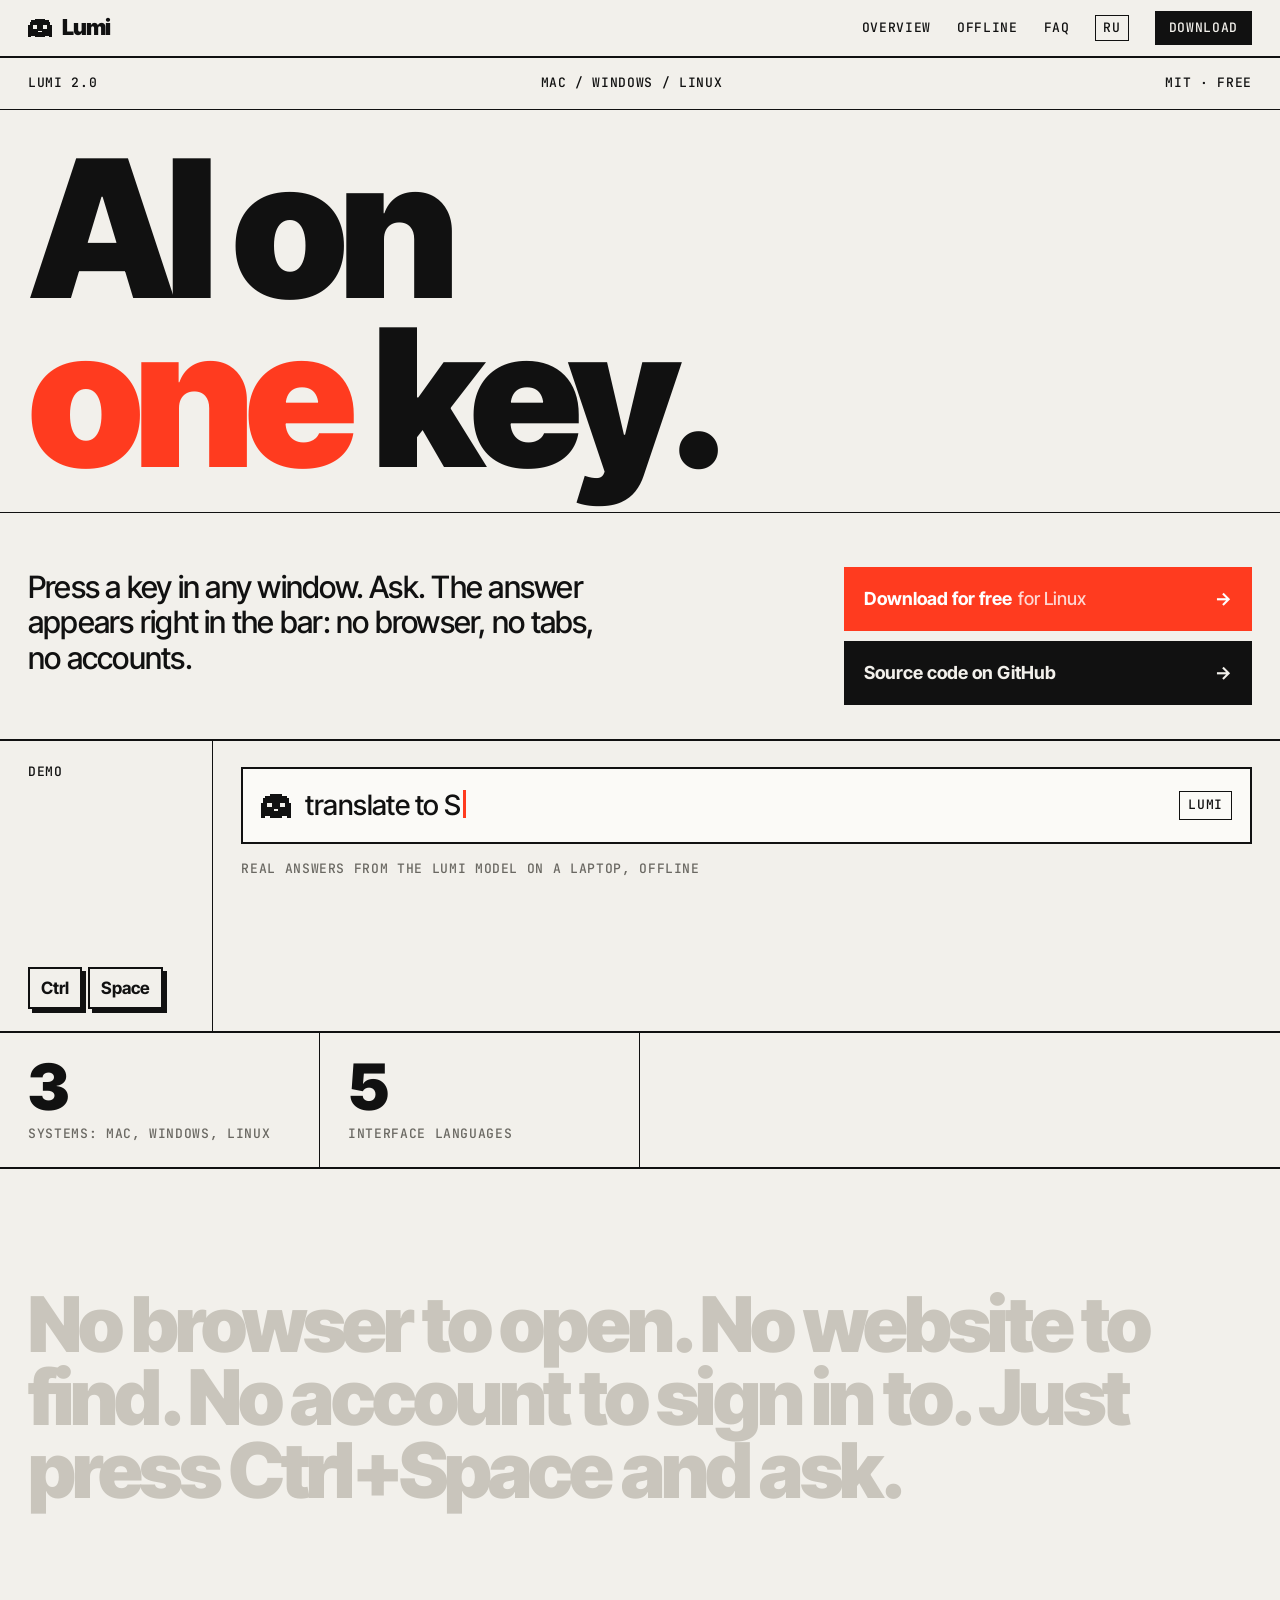
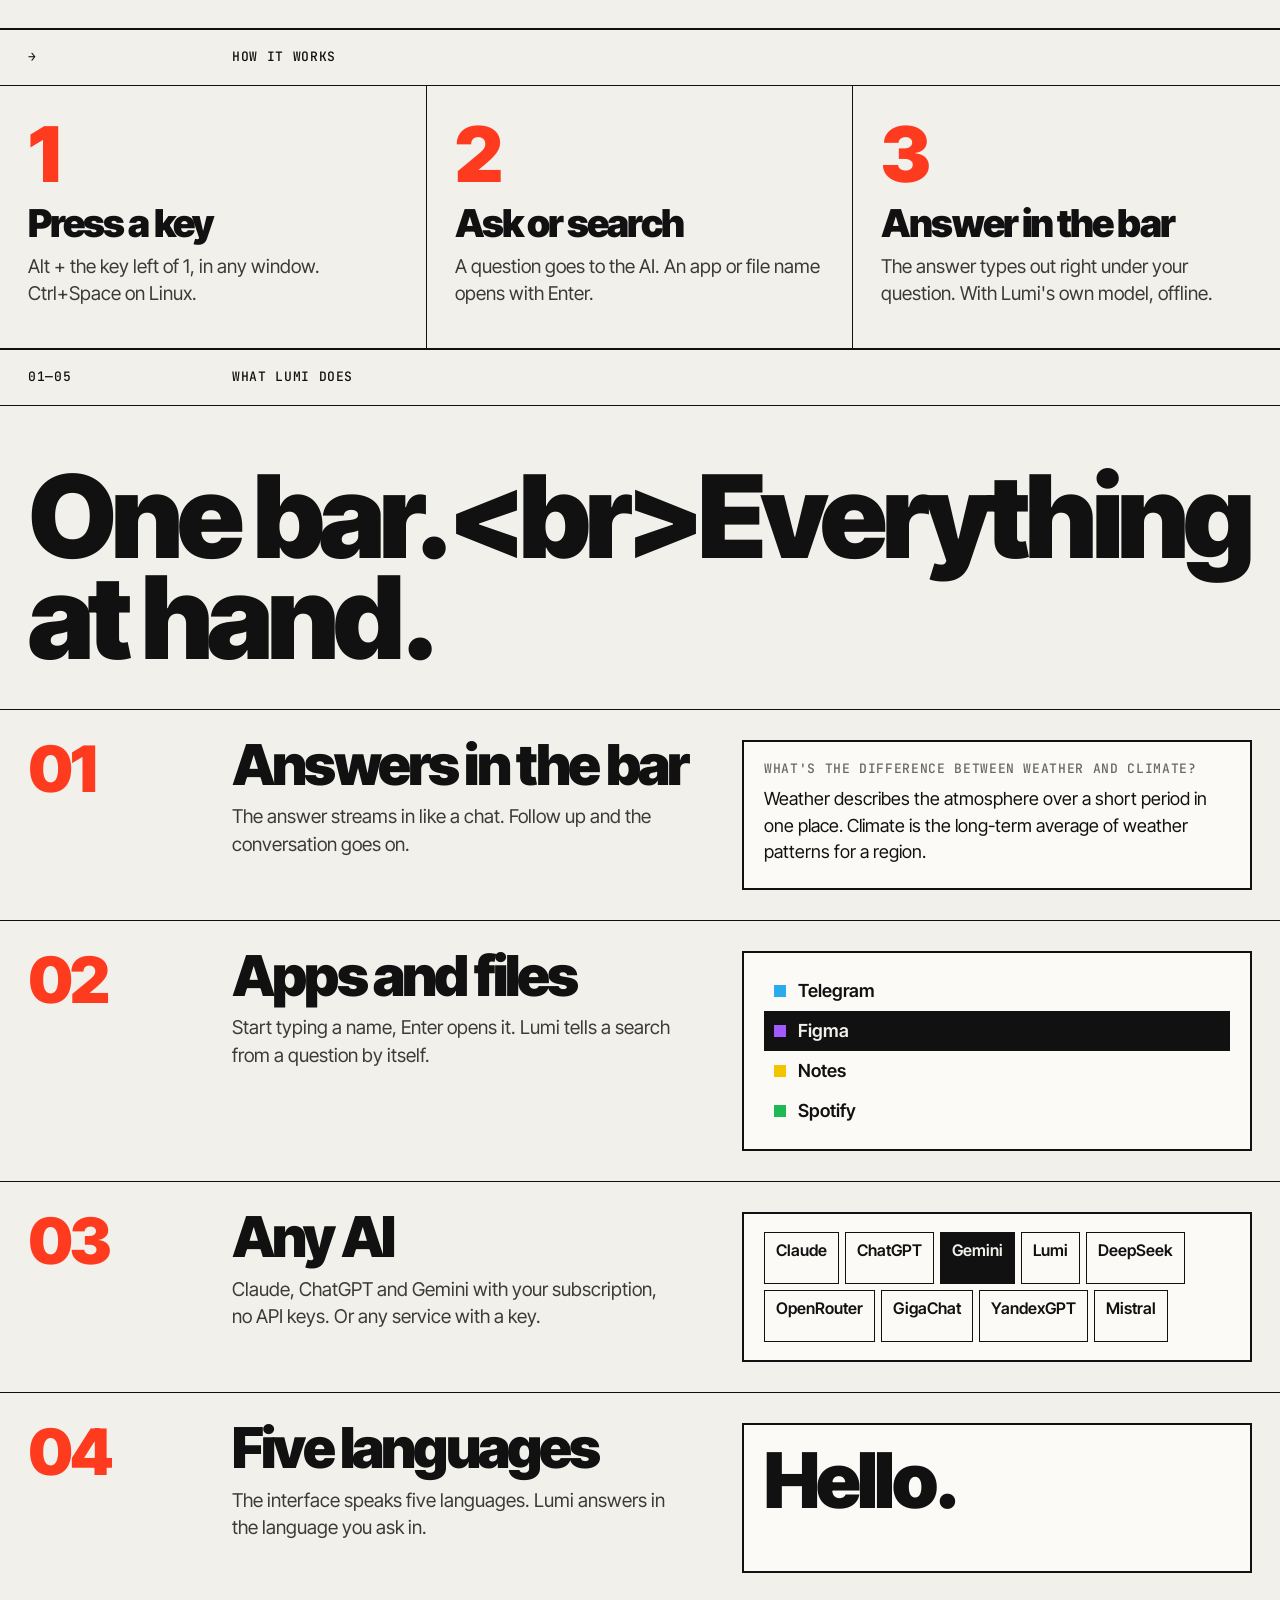
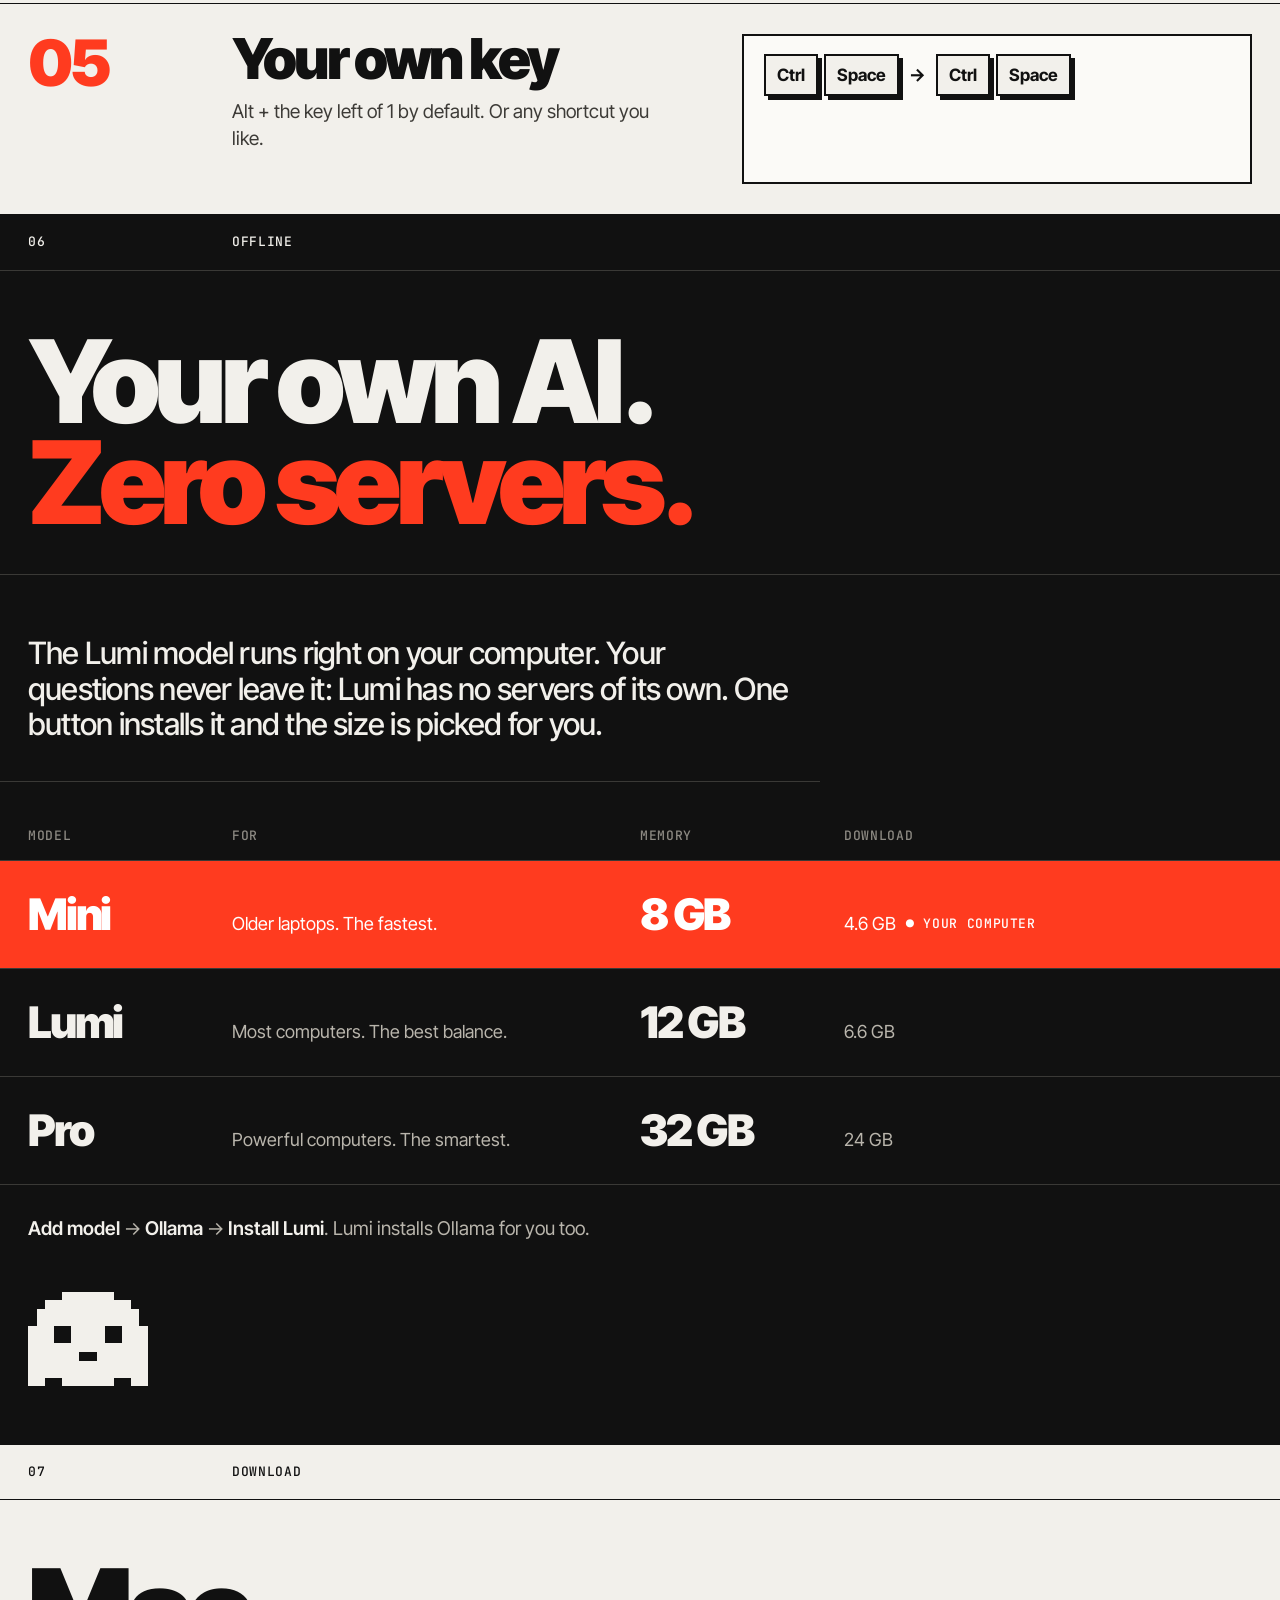
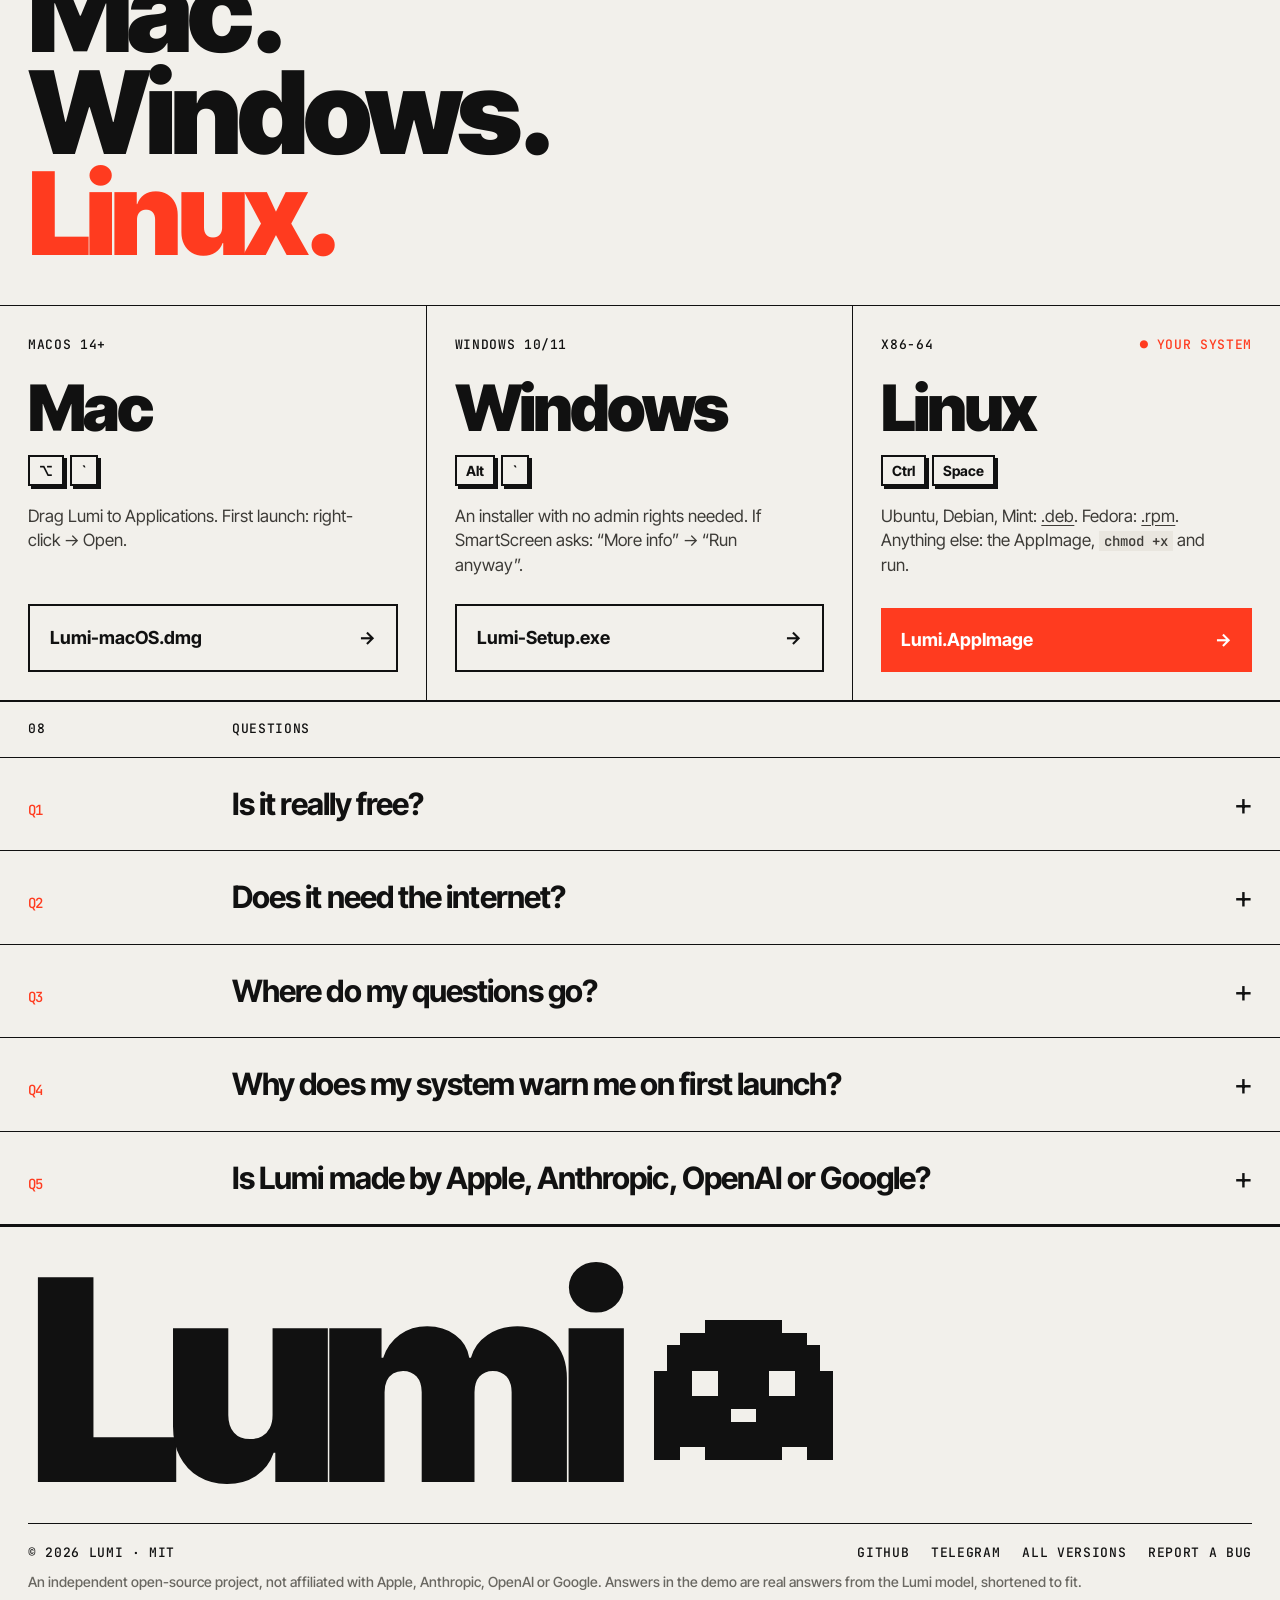
==== site/index.html @ e97ed3a5 "Site: numbers under the demo (systems, languages, live downloads and stars) and a three-step how-it-" ====
<!doctype html>
<html lang="ru">
<head>
<meta charset="utf-8">
<meta name="viewport" content="width=device-width, initial-scale=1">
<title>Lumi — нейросеть одной клавишей</title>
<meta name="description" content="Lumi — бесплатная строка в стиле Spotlight для Mac, Windows и Linux: открывает программы и файлы и отвечает на вопросы с помощью ИИ. Может работать без интернета.">
<meta property="og:title" content="Lumi — нейросеть одной клавишей">
<meta property="og:description" content="Бесплатная строка с ИИ для Mac, Windows и Linux. Может работать без интернета.">
<meta property="og:image" content="https://alberts15.github.io/Lumi/og.png">
<meta property="og:type" content="website">
<meta name="twitter:card" content="summary_large_image">
<meta name="theme-color" content="#f2f0eb">
<link rel="icon" href="icon.png">
<link rel="preconnect" href="https://fonts.googleapis.com">
<link rel="preconnect" href="https://fonts.gstatic.com" crossorigin>
<link href="https://fonts.googleapis.com/css2?family=Inter+Tight:wght@400;500;600;700;900&family=JetBrains+Mono:wght@500;700&display=swap" rel="stylesheet">
<style>
:root { --paper: #f2f0eb; --paper2: #e9e6df; --ink: #111; --gray: #6a6862; --line: #111; --soft: #c9c5bc; --red: #ff3b1f; }
* { box-sizing: border-box; }
html { scroll-behavior: smooth; }
body { margin: 0; background: var(--paper); color: var(--ink); font: 18px/1.45 "Inter Tight", "Helvetica Neue", Helvetica, Arial, sans-serif; -webkit-font-smoothing: antialiased; overflow-x: hidden; }
a { color: inherit; }
h1, h2, h3 { margin: 0; font-weight: 900; letter-spacing: -0.05em; line-height: .88; }
.mono { font-family: "JetBrains Mono", ui-monospace, monospace; font-size: 13px; font-weight: 500; text-transform: uppercase; letter-spacing: .05em; }
.pad { padding-left: 28px; padding-right: 28px; }
.red { color: var(--red); }
canvas.px { image-rendering: pixelated; }

/* ---------- nav */
nav { position: sticky; top: 0; z-index: 40; background: var(--paper); border-bottom: 2px solid var(--line); display: flex; align-items: center; gap: 28px; height: 58px; }
nav .logo { font-weight: 900; font-size: 22px; letter-spacing: -0.04em; display: flex; gap: 10px; align-items: center; text-decoration: none; }
nav .logo canvas { width: 24px; height: 22px; }
nav .r { margin-left: auto; display: flex; gap: 26px; align-items: center; }
nav .r a { text-decoration: none; }
nav .r a:hover { color: var(--red); }
nav .lang { background: none; border: 1px solid var(--line); border-radius: 0; font: inherit; padding: 3px 7px; cursor: pointer; color: var(--ink); }
nav .get { background: var(--ink); color: var(--paper) !important; padding: 8px 14px; }
nav .get:hover { background: var(--red); }
@media (max-width: 760px) { nav .hide-sm { display: none; } }

/* ---------- hero */
.meta { display: flex; justify-content: space-between; gap: 16px; padding-top: 16px; padding-bottom: 16px; border-bottom: 1px solid var(--line); flex-wrap: wrap; }
.hero h1 { font-size: clamp(68px, 15vw, 236px); margin: 34px 0 30px; }
.hero h1 .w { display: inline-block; opacity: 0; transform: translateY(40%); animation: rise .9s cubic-bezier(.2,.8,.2,1) forwards; }
@keyframes rise { to { opacity: 1; transform: none; } }
.hero-low { display: grid; grid-template-columns: 6fr 2fr 4fr; gap: 0; border-top: 1px solid var(--line); }
@media (max-width: 860px) { .hero-low { grid-template-columns: 1fr; } }
.hero-low .lead { font-size: clamp(22px, 2.4vw, 31px); line-height: 1.14; font-weight: 500; letter-spacing: -0.025em; padding: 26px 28px 34px 0; }
.hero-low .ctas { grid-column: 3; display: flex; flex-direction: column; gap: 10px; padding: 26px 0 34px; justify-content: flex-end; }
@media (max-width: 860px) { .hero-low .ctas { grid-column: 1; padding-top: 0; } }
.btn { display: flex; justify-content: space-between; align-items: center; gap: 16px; background: var(--ink); color: var(--paper); text-decoration: none; padding: 19px 20px; font-weight: 700; font-size: 18px; transition: background .15s; }
.btn::after { content: "→"; transition: transform .2s; }
.btn:hover::after { transform: translateX(5px); }
.btn.accent { background: var(--red); color: #fff; }
.btn.accent:hover { background: var(--ink); }
.btn .os { font-weight: 500; opacity: .8; margin-left: 6px; }

/* the demo: a plain bordered bar on the grid */
.demo { border-top: 2px solid var(--line); border-bottom: 2px solid var(--line); display: grid; grid-template-columns: 2fr 10fr; }
@media (max-width: 860px) { .demo { grid-template-columns: 1fr; } }
.demo .side { border-right: 1px solid var(--line); padding: 22px 28px; display: flex; flex-direction: column; justify-content: space-between; gap: 20px; }
@media (max-width: 860px) { .demo .side { border-right: 0; border-bottom: 1px solid var(--line); flex-direction: row; align-items: center; } }
.keys { display: flex; gap: 6px; }
kbd { display: inline-block; min-width: 46px; padding: 9px 11px; text-align: center; border: 2px solid var(--ink); background: var(--paper); font: 700 17px "Inter Tight", sans-serif; box-shadow: 4px 4px 0 var(--ink); transition: transform .08s, box-shadow .08s, background .08s, color .08s; }
kbd.down { transform: translate(4px, 4px); box-shadow: 0 0 0 var(--ink); background: var(--red); color: #fff; border-color: var(--red); }
.demo .main { padding: 26px 28px 30px; min-height: 290px; }
.bar { border: 2px solid var(--ink); background: #fbfaf7; opacity: .25; transition: opacity .25s; }
.bar.open { opacity: 1; }
.bar .input { display: flex; align-items: center; gap: 14px; padding: 16px 18px; font-size: clamp(18px, 2.4vw, 28px); font-weight: 500; letter-spacing: -0.02em; }
.bar .input canvas { width: 30px; height: 28px; flex: none; }
.bar .typed { flex: 1; min-height: 1.3em; white-space: nowrap; overflow: hidden; text-overflow: ellipsis; }
.ph { color: #a8a49b; }
.caret { display: inline-block; width: 3px; height: 1em; background: var(--red); vertical-align: -0.1em; margin-left: 2px; animation: blink 1s steps(1) infinite; }
@keyframes blink { 50% { opacity: 0; } }
.bar .model { padding: 4px 8px; border: 1px solid var(--ink); }
.bar .answer { display: none; border-top: 1px solid var(--ink); padding: 16px 18px 20px; font-size: clamp(17px, 1.8vw, 21px); line-height: 1.4; }
.bar .answer.show { display: block; }
.bar .answer .q { margin-bottom: 6px; color: var(--gray); }

/* ---------- numbers under the demo */
.stats { display: grid; grid-template-columns: repeat(4, 1fr); border-bottom: 2px solid var(--line); }
@media (max-width: 860px) { .stats { grid-template-columns: 1fr 1fr; } }
.stats > div { padding: 22px 28px; border-right: 1px solid var(--line); }
.stats > div:last-child { border-right: 0; }
@media (max-width: 860px) { .stats > div:nth-child(2n) { border-right: 0; } .stats > div:nth-child(-n+2) { border-bottom: 1px solid var(--line); } }
.stats b { display: block; font-size: clamp(40px, 5vw, 68px); font-weight: 900; letter-spacing: -0.05em; line-height: 1; }
.stats span { color: var(--gray); }
.stats .live[hidden] { display: none; }

/* ---------- three steps */
.steps { display: grid; grid-template-columns: repeat(3, 1fr); border-bottom: 2px solid var(--line); }
@media (max-width: 860px) { .steps { grid-template-columns: 1fr; } }
.step { padding: 34px 28px 40px; border-right: 1px solid var(--line); }
.step:last-child { border-right: 0; }
@media (max-width: 860px) { .step { border-right: 0; border-bottom: 1px solid var(--line); } }
.step .n { font-weight: 900; font-size: clamp(56px, 6vw, 96px); letter-spacing: -0.05em; color: var(--red); line-height: .9; }
.step h3 { font-size: clamp(28px, 3vw, 44px); margin-top: 18px; }
.step p { margin: 12px 0 0; font-size: 19px; color: #3d3b37; max-width: 380px; }

/* ---------- statement */
.statement { padding-top: 120px; padding-bottom: 120px; border-bottom: 2px solid var(--line); }
.statement p { margin: 0; font-size: clamp(38px, 6vw, 88px); font-weight: 900; letter-spacing: -0.05em; line-height: .95; max-width: 1300px; }
.statement .w { color: var(--soft); transition: color .2s; }
.statement .w.on { color: var(--ink); }
.statement .w.key.on { color: var(--red); }

/* ---------- numbered features */
.sec-head { display: grid; grid-template-columns: 2fr 10fr; border-bottom: 1px solid var(--line); padding-top: 18px; padding-bottom: 18px; }
@media (max-width: 860px) { .sec-head { grid-template-columns: 1fr; gap: 8px; } }
.sec-title { padding-top: 60px; padding-bottom: 40px; border-bottom: 1px solid var(--line); }
.sec-title h2 { font-size: clamp(54px, 9vw, 140px); }
.row { display: grid; grid-template-columns: 2fr 5fr 5fr; border-bottom: 1px solid var(--line); padding-top: 30px; padding-bottom: 30px; align-items: start; gap: 0; }
@media (max-width: 860px) { .row { grid-template-columns: 60px 1fr; gap: 14px 0; } .row .ex { grid-column: 1 / -1; } }
.row .n { font-weight: 900; font-size: clamp(40px, 5vw, 64px); letter-spacing: -0.05em; color: var(--red); line-height: .9; }
.row h3 { font-size: clamp(34px, 4.4vw, 64px); }
.row p { margin: 14px 0 0; font-size: 19px; color: #3d3b37; max-width: 440px; }
.row .ex { border: 2px solid var(--ink); background: #fbfaf7; padding: 18px 20px; min-height: 150px; font-size: 18px; }
.ex .q { color: var(--gray); margin-bottom: 8px; }
.ex .app { display: flex; align-items: center; gap: 12px; padding: 7px 10px; font-weight: 600; transition: background .2s, color .2s; }
.ex .app.sel { background: var(--ink); color: var(--paper); }
.ex .app i { width: 12px; height: 12px; display: inline-block; }
.chips { display: flex; flex-wrap: wrap; gap: 6px; }
.chip { border: 1px solid var(--ink); padding: 6px 11px; font-weight: 600; font-size: 16px; transition: background .2s, color .2s; }
.chip.on { background: var(--ink); color: var(--paper); }
.hello { font-weight: 900; font-size: clamp(52px, 6vw, 84px); letter-spacing: -0.05em; line-height: 1; height: 1.05em; overflow: hidden; position: relative; }
.hello span { position: absolute; left: 0; top: 0; transition: transform .55s cubic-bezier(.7,0,.2,1); }
.ex .keys { flex-wrap: wrap; align-items: center; font-weight: 700; }

/* ---------- offline */
.offline { background: var(--ink); color: var(--paper); }
.offline .sec-head, .offline .sec-title, .offline .trow { border-color: #3a3936; }
.offline .lead { font-size: clamp(22px, 2.4vw, 31px); font-weight: 500; line-height: 1.15; letter-spacing: -0.025em; max-width: 820px; padding-top: 30px; padding-bottom: 40px; border-bottom: 1px solid #3a3936; }
.trow { display: grid; grid-template-columns: 2fr 4fr 2fr 4fr; border-bottom: 1px solid #3a3936; padding-top: 22px; padding-bottom: 22px; align-items: baseline; transition: background .2s; }
@media (max-width: 860px) { .trow { grid-template-columns: 1fr 1fr; gap: 6px; } }
.trow.headrow { color: #8d8a83; padding-top: 14px; padding-bottom: 14px; }
.trow .nm { font-size: clamp(30px, 3.4vw, 46px); font-weight: 900; letter-spacing: -0.05em; }
.trow .gb { font-size: clamp(30px, 3.4vw, 46px); font-weight: 900; letter-spacing: -0.05em; }
.trow .d { color: #b9b5ac; font-size: 18px; }
.trow.rec { background: var(--red); color: #fff; }
.trow.rec .d { color: #fff; }
.trow .tag { display: none; }
.trow.rec .tag { display: inline-block; margin-left: 10px; vertical-align: middle; }
.howto { padding-top: 30px; padding-bottom: 50px; color: #b9b5ac; font-size: 19px; }
.howto b { color: var(--paper); font-weight: 600; }
.ghostbig { display: block; width: 120px; height: 112px; margin-top: 40px; }

/* ---------- download */
.plats { display: grid; grid-template-columns: repeat(3, 1fr); border-bottom: 2px solid var(--line); }
@media (max-width: 860px) { .plats { grid-template-columns: 1fr; } }
.plat { padding: 30px 28px 28px; border-right: 1px solid var(--line); display: flex; flex-direction: column; min-height: 380px; }
.plat:last-child { border-right: 0; }
@media (max-width: 860px) { .plat { border-right: 0; border-bottom: 1px solid var(--line); min-height: 0; } }
.plat .top { display: flex; justify-content: space-between; }
.plat .yours { color: var(--red); visibility: hidden; }
.plat.mine .yours { visibility: visible; }
.plat h3 { font-size: clamp(48px, 5vw, 72px); margin-top: 26px; }
.plat .hk { margin-top: 18px; display: flex; gap: 6px; align-items: center; }
.plat .hk kbd { font-size: 14px; min-width: 0; padding: 5px 9px; box-shadow: 3px 3px 0 var(--ink); }
.plat p { color: #3d3b37; font-size: 17px; margin: 18px 0 26px; max-width: 340px; }
.plat p a { color: inherit; text-decoration: underline; text-underline-offset: 3px; }
.plat .btn { margin-top: auto; }
.plat:not(.mine) .btn { background: transparent; color: var(--ink); border: 2px solid var(--ink); }
.plat:not(.mine) .btn:hover { background: var(--ink); color: var(--paper); }
.plat.mine .btn { background: var(--red); color: #fff; }
code { font: 500 14px "JetBrains Mono", monospace; background: var(--paper2); padding: 1px 5px; }

/* ---------- faq */
details { border-bottom: 1px solid var(--line); }
details summary { list-style: none; cursor: pointer; display: grid; grid-template-columns: 2fr 9fr 1fr; align-items: baseline; padding: 24px 28px; font-size: clamp(22px, 2.4vw, 32px); font-weight: 700; letter-spacing: -0.03em; }
@media (max-width: 860px) { details summary { grid-template-columns: 40px 1fr 30px; } }
details summary::-webkit-details-marker { display: none; }
details summary::after { content: "+"; justify-self: end; font-weight: 400; transition: transform .25s; }
details[open] summary::after { transform: rotate(45deg); color: var(--red); }
details summary .n { color: var(--red); font-family: "JetBrains Mono", monospace; font-size: 14px; font-weight: 500; }
details p { margin: 0; padding: 0 28px 28px; font-size: 19px; color: #3d3b37; max-width: 900px; margin-left: calc(2 / 12 * 100%); }
@media (max-width: 860px) { details p { margin-left: 40px; } }

/* ---------- footer */
footer { border-top: 2px solid var(--line); }
footer .big { font-size: clamp(80px, 22vw, 340px); font-weight: 900; letter-spacing: -0.07em; line-height: .8; padding-top: 40px; display: flex; align-items: flex-end; gap: 3vw; }
footer .big canvas { width: clamp(70px, 14vw, 210px); height: auto; aspect-ratio: 14 / 13; margin-bottom: 1.5vw; }
footer .bottom { display: flex; flex-wrap: wrap; gap: 10px 26px; padding-top: 20px; padding-bottom: 30px; border-top: 1px solid var(--line); margin-top: 30px; }
footer .bottom .r { margin-left: auto; display: flex; gap: 22px; flex-wrap: wrap; }
footer a { text-decoration: none; } footer a:hover { color: var(--red); }
footer .legal { color: var(--gray); text-transform: none; letter-spacing: 0; font-family: "Inter Tight", sans-serif; font-size: 14px; width: 100%; }

.reveal { opacity: 0; transform: translateY(24px); transition: opacity .7s ease, transform .7s cubic-bezier(.2,.8,.2,1); }
.reveal.in { opacity: 1; transform: none; }
@media (prefers-reduced-motion: reduce) { .reveal { opacity: 1; transform: none; } .hero h1 .w { animation: none; opacity: 1; transform: none; } }
</style>
</head>
<body>

<nav class="pad">
  <a class="logo" href="#"><canvas class="px ghost" width="14" height="13"></canvas>Lumi</a>
  <div class="r mono">
    <a class="hide-sm" href="#features" data-i18n="nav_features">Обзор</a>
    <a class="hide-sm" href="#offline" data-i18n="nav_offline">Офлайн</a>
    <a class="hide-sm" href="#faq" data-i18n="nav_faq">Вопросы</a>
    <button class="lang mono" id="lang">EN</button>
    <a class="get" href="#download" data-i18n="download">Скачать</a>
  </div>
</nav>

<header class="hero">
  <div class="meta mono pad"><span>Lumi 2.0</span><span>Mac / Windows / Linux</span><span data-i18n="meta_free">MIT · Бесплатно</span></div>
  <h1 class="pad" id="title" data-i18n-html="hero_title"><span class="w">Нейросеть</span><br><span class="w red" style="animation-delay:.12s">одной</span> <span class="w" style="animation-delay:.24s">клавишей.</span></h1>
  <div class="hero-low pad">
    <p class="lead" data-i18n="hero_lead">Нажмите клавишу в любом окне. Спросите. Ответ появится прямо в строке — без браузера, вкладок и аккаунтов.</p>
    <div class="ctas">
      <a class="btn accent" id="dl-main" href="#download"><span><span data-i18n="download_free">Скачать бесплатно</span><span class="os" id="dl-os"></span></span></a>
      <a class="btn" href="https://github.com/AlbertS15/Lumi" data-i18n="source">Исходный код на GitHub</a>
    </div>
  </div>
  <div class="demo">
    <div class="side">
      <span class="mono" data-i18n="demo_label">Демонстрация</span>
      <div class="keys"><kbd id="k1">⌥</kbd><kbd id="k2">Ё</kbd></div>
    </div>
    <div class="main">
      <div class="bar" id="bar">
        <div class="input"><canvas class="px ghost live" width="14" height="13"></canvas><div class="typed" id="typed"></div><span class="model mono">Lumi</span></div>
        <div class="answer" id="answer"><div class="q mono" id="asked"></div><div id="answer-text"></div></div>
      </div>
      <p class="mono" style="color:var(--gray);margin:16px 0 0" data-i18n="demo_note">Настоящие ответы модели Lumi на ноутбуке без интернета</p>
    </div>
  </div>
  <div class="stats">
    <div><b>3</b><span class="mono" data-i18n="st_os">системы: Mac, Windows, Linux</span></div>
    <div><b>5</b><span class="mono" data-i18n="st_lang">языков интерфейса</span></div>
    <div class="live" id="st-dl" hidden><b></b><span class="mono"></span></div>
    <div class="live" id="st-stars" hidden><b></b><span class="mono"></span></div>
  </div>
</header>

<section class="statement pad">
  <p id="statement">Не нужно открывать браузер. Искать сайт. Входить в аккаунт. Просто нажмите *Alt+Ё* — и спросите.</p>
</section>

<section id="how">
  <div class="sec-head pad mono"><span>→</span><span data-i18n="h_label">Как это работает</span></div>
  <div class="steps">
    <div class="step reveal"><div class="n">1</div><h3 data-i18n="h1_h">Нажмите клавишу</h3><p data-i18n="h1_p">Alt+Ё в любом окне. На Mac — ⌥Ё, на Linux — Ctrl+Пробел.</p></div>
    <div class="step reveal"><div class="n">2</div><h3 data-i18n="h2_h">Спросите или найдите</h3><p data-i18n="h2_p">Вопрос уйдёт нейросети. Название программы или файла — откроется по Enter.</p></div>
    <div class="step reveal"><div class="n">3</div><h3 data-i18n="h3_h">Ответ в строке</h3><p data-i18n="h3_p">Ответ печатается прямо под вопросом. Со своей моделью Lumi — без интернета.</p></div>
  </div>
</section>

<section id="features">
  <div class="sec-head pad mono"><span>01—05</span><span data-i18n="f_label">Что умеет Lumi</span></div>
  <div class="sec-title pad reveal"><h2 data-i18n="f_title">Одна строка.<br>Всё под рукой.</h2></div>
  <div class="row pad reveal"><div class="n">01</div><div><h3 data-i18n="r1_h">Ответы в строке</h3><p data-i18n="r1_p">Ответ печатается сразу, как в чате. Уточняйте — разговор продолжится.</p></div><div class="ex" id="stream"></div></div>
  <div class="row pad reveal"><div class="n">02</div><div><h3 data-i18n="r2_h">Программы и файлы</h3><p data-i18n="r2_p">Начните вводить название — Enter откроет нужное. Lumi сама отличает поиск от вопроса.</p></div><div class="ex" id="apps"></div></div>
  <div class="row pad reveal"><div class="n">03</div><div><h3 data-i18n="r3_h">Любая нейросеть</h3><p data-i18n="r3_p">Claude, ChatGPT и Gemini по вашей подписке — без API-ключей. Или любой сервис по ключу.</p></div><div class="ex chips" id="chips"><span class="chip">Claude</span><span class="chip">ChatGPT</span><span class="chip">Gemini</span><span class="chip">Lumi</span><span class="chip">DeepSeek</span><span class="chip">OpenRouter</span><span class="chip">GigaChat</span><span class="chip">YandexGPT</span><span class="chip">Mistral</span></div></div>
  <div class="row pad reveal"><div class="n">04</div><div><h3 data-i18n="r4_h">Пять языков</h3><p data-i18n="r4_p">Интерфейс на пяти языках. Отвечает Lumi на языке вопроса.</p></div><div class="ex"><div class="hello" id="hello"></div></div></div>
  <div class="row pad reveal"><div class="n">05</div><div><h3 data-i18n="r5_h">Своя клавиша</h3><p data-i18n="r5_p">Alt+Ё по умолчанию. Или любое другое сочетание, какое удобно вам.</p></div><div class="ex"><div class="keys" id="keyshow"></div></div></div>
</section>

<section class="offline" id="offline">
  <div class="sec-head pad mono"><span>06</span><span data-i18n="o_label">Без интернета</span></div>
  <div class="sec-title pad reveal"><h2 data-i18n-html="o_title">Свой ИИ.<br><span class="red">Ноль серверов.</span></h2></div>
  <p class="lead pad reveal" data-i18n="o_lead">Модель Lumi работает прямо на вашем компьютере. Вопросы его не покидают — у Lumi нет своих серверов. Ставится одной кнопкой, размер подбирается сам.</p>
  <div class="trow headrow pad mono"><span data-i18n="th_model">Модель</span><span data-i18n="th_for">Для кого</span><span data-i18n="th_ram">Память</span><span data-i18n="th_dl">Загрузка</span></div>
  <div class="trow pad reveal" data-tier="0"><span class="nm">Mini</span><span class="d" data-i18n="d0">Старые ноутбуки. Самая быстрая.</span><span class="gb">8 GB</span><span class="d">4.6 GB<span class="tag mono" data-i18n="rec">● Ваш компьютер</span></span></div>
  <div class="trow pad reveal" data-tier="1"><span class="nm">Lumi</span><span class="d" data-i18n="d1">Большинство компьютеров. Лучший баланс.</span><span class="gb">12 GB</span><span class="d">6.6 GB<span class="tag mono" data-i18n="rec">● Ваш компьютер</span></span></div>
  <div class="trow pad reveal" data-tier="2"><span class="nm">Pro</span><span class="d" data-i18n="d2">Мощные компьютеры. Самая умная.</span><span class="gb">32 GB</span><span class="d">24 GB<span class="tag mono" data-i18n="rec">● Ваш компьютер</span></span></div>
  <div class="howto pad reveal"><span data-i18n-html="howto"><b>Подключить модель</b> → <b>Ollama</b> → <b>Установить Lumi</b>. Ollama Lumi тоже поставит сама.</span>
    <canvas class="px ghost live ghostbig" width="14" height="13"></canvas></div>
</section>

<section id="download">
  <div class="sec-head pad mono"><span>07</span><span data-i18n="d_label">Скачать</span></div>
  <div class="sec-title pad reveal"><h2 data-i18n-html="d_title">Mac.<br>Windows.<br><span class="red">Linux.</span></h2></div>
  <div class="plats">
    <div class="plat reveal" data-os="mac"><div class="top mono"><span>macOS 14+</span><span class="yours" data-i18n="yours">● Ваша система</span></div>
      <h3>Mac</h3><div class="hk"><kbd>⌥</kbd><kbd class="lk">Ё</kbd></div>
      <p data-i18n="pm">Перетащите Lumi в «Программы». Первый запуск: правый клик → «Открыть».</p>
      <a class="btn" data-asset="mac" href="https://github.com/AlbertS15/Lumi/releases/latest">Lumi-macOS.dmg</a></div>
    <div class="plat reveal" data-os="win"><div class="top mono"><span>Windows 10/11</span><span class="yours" data-i18n="yours">● Ваша система</span></div>
      <h3>Windows</h3><div class="hk"><kbd>Alt</kbd><kbd class="lk">Ё</kbd></div>
      <p data-i18n="pw">Установщик без прав администратора. Если SmartScreen спросит — «Подробнее» → «Выполнить».</p>
      <a class="btn" data-asset="win" href="https://github.com/AlbertS15/Lumi/releases/latest">Lumi-Setup.exe</a></div>
    <div class="plat reveal" data-os="linux"><div class="top mono"><span>x86-64</span><span class="yours" data-i18n="yours">● Ваша система</span></div>
      <h3>Linux</h3><div class="hk"><kbd>Ctrl</kbd><kbd data-i18n="space">Пробел</kbd></div>
      <p data-i18n-html="pl">Ubuntu, Debian, Mint — <a data-asset="deb" href="https://github.com/AlbertS15/Lumi/releases/latest">.deb</a>, Fedora — <a data-asset="rpm" href="https://github.com/AlbertS15/Lumi/releases/latest">.rpm</a>. Остальные — AppImage: <code>chmod +x</code> и запуск.</p>
      <a class="btn" data-asset="linux" href="https://github.com/AlbertS15/Lumi/releases/latest">Lumi.AppImage</a></div>
  </div>
</section>

<section id="faq">
  <div class="sec-head pad mono"><span>08</span><span data-i18n="q_label">Вопросы</span></div>
  <details><summary><span class="n">Q1</span><span data-i18n="q1">Это правда бесплатно?</span></summary><p data-i18n="a1">Да. Lumi бесплатная и с открытым кодом. Платить нужно только за саму нейросеть, если вы выбираете платный сервис, — или не платить вовсе со своей моделью Lumi.</p></details>
  <details><summary><span class="n">Q2</span><span data-i18n="q2">Нужен ли интернет?</span></summary><p data-i18n="a2">Для облачных нейросетей — да. Своя модель Lumi работает полностью без интернета: интернет нужен только один раз, чтобы её скачать.</p></details>
  <details><summary><span class="n">Q3</span><span data-i18n="q3">Куда уходят мои вопросы?</span></summary><p data-i18n="a3">Только в тот сервис, который вы выбрали. Со своей моделью Lumi — никуда, всё остаётся на компьютере. У Lumi нет своих серверов.</p></details>
  <details><summary><span class="n">Q4</span><span data-i18n="q4">Почему система предупреждает при первом запуске?</span></summary><p data-i18n="a4">Lumi — независимый проект без платного сертификата Apple и Microsoft, поэтому система её «не знает». Код полностью открыт на GitHub.</p></details>
  <details><summary><span class="n">Q5</span><span data-i18n="q5">Lumi связана с Apple, Anthropic, OpenAI или Google?</span></summary><p data-i18n="a5">Нет, это независимый проект. Claude, ChatGPT, Gemini, Mac и Spotlight — товарные знаки их владельцев.</p></details>
</section>

<footer class="pad">
  <div class="big"><span>Lumi</span><canvas class="px ghost live" width="14" height="13"></canvas></div>
  <div class="bottom mono">
    <span>© 2026 Lumi · MIT</span>
    <div class="r">
      <a href="https://github.com/AlbertS15/Lumi">GitHub</a>
      <a href="https://t.me/+3IU-_WIhrTU4MjAy">Telegram</a>
      <a href="https://github.com/AlbertS15/Lumi/releases" data-i18n="releases">Все версии</a>
      <a href="https://github.com/AlbertS15/Lumi/issues" data-i18n="bug">Сообщить об ошибке</a>
    </div>
    <span class="legal" data-i18n="legal">Независимый проект с открытым кодом. Не связан с Apple, Anthropic, OpenAI и Google. Ответы в демонстрации — настоящие ответы модели Lumi, сокращённые для экрана.</span>
  </div>
</footer>

<script>
const reduced = matchMedia("(prefers-reduced-motion: reduce)").matches;

// ---------- the pixel ghost in ink, from the same grid as the apps
const GHOST = ["....BBBBBB....","..BBBBBBBBBB..",".BBBBBBBBBBBB.",".BBBBBBBBBBBB.","BBBEEBBBBEEBBB","BBBEEBBBBEEBBB",
               "BBBBBBBBBBBBBB","BBBBBBEEBBBBBB","BBBBBBBBBBBBBB","BBBBBBBBBBBBBB"];
const HEMS = ["BB..BBBBBB..BB", "..BBBB..BBBB.."];
function drawGhost(canvas, step) {
  const dark = canvas.closest(".offline");
  const c = canvas.getContext("2d");
  c.clearRect(0, 0, 14, 13);
  const lift = step ? 0 : 1;
  [...GHOST, HEMS[step]].forEach((row, y) => [...row].forEach((ch, x) => {
    if (ch === ".") return;
    c.fillStyle = ch === "E" ? (dark ? "#111" : "#f2f0eb") : (dark ? "#f2f0eb" : "#111");
    c.fillRect(x, y + lift, 1, 1);
  }));
}
document.querySelectorAll("canvas.ghost").forEach(g => drawGhost(g, 0));
let gstep = 0;
if (!reduced) setInterval(() => { gstep = 1 - gstep; document.querySelectorAll("canvas.live").forEach(g => drawGhost(g, gstep)); }, 480);

// ---------- texts
const EN = {
  nav_features: "Overview", nav_offline: "Offline", nav_faq: "FAQ", download: "Download", meta_free: "MIT · Free",
  hero_title: '<span class="w">AI on</span><br><span class="w red" style="animation-delay:.12s">one</span> <span class="w" style="animation-delay:.24s">key.</span>',
  hero_lead: "Press a key in any window. Ask. The answer appears right in the bar: no browser, no tabs, no accounts.",
  download_free: "Download for free", source: "Source code on GitHub", demo_label: "Demo",
  demo_note: "Real answers from the Lumi model on a laptop, offline",
  statement: "No browser to open. No website to find. No account to sign in to. Just press *Alt+`* and ask.",
  st_os: "systems: Mac, Windows, Linux", st_lang: "interface languages",
  h_label: "How it works",
  h1_h: "Press a key", h1_p: "Alt + the key left of 1, in any window. Ctrl+Space on Linux.",
  h2_h: "Ask or search", h2_p: "A question goes to the AI. An app or file name opens with Enter.",
  h3_h: "Answer in the bar", h3_p: "The answer types out right under your question. With Lumi's own model, offline.",
  f_label: "What Lumi does", f_title: "One bar.<br>Everything at hand.",
  r1_h: "Answers in the bar", r1_p: "The answer streams in like a chat. Follow up and the conversation goes on.",
  r2_h: "Apps and files", r2_p: "Start typing a name, Enter opens it. Lumi tells a search from a question by itself.",
  r3_h: "Any AI", r3_p: "Claude, ChatGPT and Gemini with your subscription, no API keys. Or any service with a key.",
  r4_h: "Five languages", r4_p: "The interface speaks five languages. Lumi answers in the language you ask in.",
  r5_h: "Your own key", r5_p: "Alt + the key left of 1 by default. Or any shortcut you like.",
  o_label: "Offline", o_title: 'Your own AI.<br><span class="red">Zero servers.</span>',
  o_lead: "The Lumi model runs right on your computer. Your questions never leave it: Lumi has no servers of its own. One button installs it and the size is picked for you.",
  th_model: "Model", th_for: "For", th_ram: "Memory", th_dl: "Download",
  d0: "Older laptops. The fastest.", d1: "Most computers. The best balance.", d2: "Powerful computers. The smartest.", rec: "● Your computer",
  howto: "<b>Add model</b> → <b>Ollama</b> → <b>Install Lumi</b>. Lumi installs Ollama for you too.",
  d_label: "Download", d_title: 'Mac.<br>Windows.<br><span class="red">Linux.</span>', yours: "● Your system",
  pm: "Drag Lumi to Applications. First launch: right-click → Open.",
  pw: "An installer with no admin rights needed. If SmartScreen asks: “More info” → “Run anyway”.",
  pl: "Ubuntu, Debian, Mint: <a data-asset=\"deb\" href=\"https://github.com/AlbertS15/Lumi/releases/latest\">.deb</a>. Fedora: <a data-asset=\"rpm\" href=\"https://github.com/AlbertS15/Lumi/releases/latest\">.rpm</a>. Anything else: the AppImage, <code>chmod +x</code> and run.", space: "Space",
  q_label: "Questions",
  q1: "Is it really free?", a1: "Yes. Lumi is free and open source. You only pay for the AI itself if you choose a paid service, or nothing at all with Lumi's own model.",
  q2: "Does it need the internet?", a2: "Cloud AIs do. Lumi's own model works fully offline; you only need the internet once to download it.",
  q3: "Where do my questions go?", a3: "Only to the service you picked. With Lumi's own model, nowhere: everything stays on your computer. Lumi has no servers of its own.",
  q4: "Why does my system warn me on first launch?", a4: "Lumi is an independent project without a paid Apple or Microsoft certificate, so the system doesn't know it yet. The code is fully open on GitHub.",
  q5: "Is Lumi made by Apple, Anthropic, OpenAI or Google?", a5: "No, it's an independent project. Claude, ChatGPT, Gemini, Mac and Spotlight are trademarks of their owners.",
  releases: "All versions", bug: "Report a bug",
  legal: "An independent open-source project, not affiliated with Apple, Anthropic, OpenAI or Google. Answers in the demo are real answers from the Lumi model, shortened to fit.",
};
const RU = {};
document.querySelectorAll("[data-i18n]").forEach(e => RU[e.dataset.i18n] = e.textContent);
document.querySelectorAll("[data-i18n-html]").forEach(e => RU[e.dataset.i18nHtml] = e.innerHTML);
RU.statement = document.getElementById("statement").textContent;

// Real answers from the lumi model (Gemma 4 E4B), 10 Oct 2026, lightly shortened.
const DEMO = {
  ru: [
    ["переведи на английский: где получить багаж?", "Where can I pick up my luggage?"],
    ["ответь вежливо начальнику: пришлю отчёт к 12, надо проверить цифры", "Добрый день! Отчёт пришлю к 12:00, нужно ещё сверить некоторые цифры."],
    ["как выйти из vim?", "Сначала нажмите Esc, затем введите :q и Enter. Чтобы сохранить изменения перед выходом — :wq. Чтобы выйти, не сохраняя, — :q!"],
  ],
  en: [
    ["translate to Spanish: where do I pick up my luggage?", "¿Dónde recojo mi equipaje?"],
    ["write my manager that I'm sick today", "Hi, I won't be in today because I am sick. I will keep you updated on my return."],
    ["how do I exit vim?", "Press Esc to make sure you're in normal mode. Type :q and Enter to quit, :q! to quit without saving, or :wq to save and quit."],
  ],
};
const STREAM = {
  ru: ["объясни как пятилетнему: что такое инфляция", "Представь, что у тебя есть 10 монет, и на них можно купить 5 конфет. Если завтра эти же 10 монет купят только 4 конфеты, это и есть инфляция."],
  en: ["what's the difference between weather and climate?", "Weather describes the atmosphere over a short period in one place. Climate is the long-term average of weather patterns for a region."],
};
const APPS = [["#2aabee", "Telegram"], ["#a259ff", "Figma"], ["#f5c400", "Notes"], ["#1db954", "Spotify"]];
const HELLO = ["Привет.", "Hello.", "Hallo.", "Hola.", "Bonjour."];

let lang = "ru";
try { lang = localStorage.getItem("lang") || ((navigator.language || "ru").startsWith("ru") ? "ru" : "en"); } catch (e) {}
if (lang !== "ru") lang = "en";

const ua = navigator.userAgent;
const os = /Mac/.test(ua) && !/iPhone|iPad/.test(ua) ? "mac" : /Win/.test(ua) ? "win" : /Linux|X11/.test(ua) && !/Android/.test(ua) ? "linux" : null;
const assets = {};

function hotkey() {
  if (os === "linux") return ["Ctrl", lang === "ru" ? "Пробел" : "Space"];
  return [os === "win" ? "Alt" : "⌥", lang === "ru" ? "Ё" : "`"];
}

// The statement lights up word by word as it scrolls past; the *key* turns red.
function buildStatement() {
  const el = document.getElementById("statement");
  const [a, b] = hotkey();
  const text = (lang === "ru" ? RU.statement : EN.statement).replace(/\*[^*]+\*/, "*" + a + "+" + b + "*");
  el.innerHTML = "";
  for (const part of text.split(/(\*[^*]+\*)/)) {
    if (!part) continue;
    if (part.startsWith("*")) { const s = document.createElement("span"); s.className = "w key"; s.textContent = part.slice(1, -1); el.append(s, " "); }
    else for (const word of part.trim().split(/\s+/)) { const s = document.createElement("span"); s.className = "w"; s.textContent = word; el.append(s, " "); }
  }
}
function lightStatement() {
  const el = document.getElementById("statement");
  const r = el.getBoundingClientRect();
  const p = Math.min(1, Math.max(0, (innerHeight * 0.85 - r.top) / (r.height + innerHeight * 0.3)));
  const words = el.querySelectorAll(".w");
  words.forEach((w, i) => w.classList.toggle("on", reduced || i < Math.round(p * words.length)));
}
addEventListener("scroll", () => requestAnimationFrame(lightStatement), { passive: true });

function applyLang() {
  const dict = lang === "ru" ? RU : EN;
  document.documentElement.lang = lang;
  document.querySelectorAll("[data-i18n]").forEach(e => { if (dict[e.dataset.i18n] != null) e.textContent = dict[e.dataset.i18n]; });
  document.querySelectorAll("[data-i18n-html]").forEach(e => { if (dict[e.dataset.i18nHtml] != null) e.innerHTML = dict[e.dataset.i18nHtml]; });
  document.getElementById("lang").textContent = lang === "ru" ? "EN" : "RU";
  document.title = lang === "ru" ? "Lumi — нейросеть одной клавишей" : "Lumi — AI on one key";
  document.querySelectorAll(".lk").forEach(k => k.textContent = lang === "ru" ? "Ё" : "`");
  const [a, b] = hotkey();
  document.getElementById("k1").textContent = a; document.getElementById("k2").textContent = b;
  const space = lang === "ru" ? "Пробел" : "Space";
  document.getElementById("keyshow").innerHTML = `<kbd>${a}</kbd><kbd>${b}</kbd><span>&nbsp;→&nbsp;</span><kbd>Ctrl</kbd><kbd>${space}</kbd>`;
  buildStatement(); lightStatement();
  renderStats();
  setOs();
}

function setOs() {
  const label = { mac: "Mac", win: "Windows", linux: "Linux" }[os];
  document.getElementById("dl-os").textContent = label ? (lang === "ru" ? "для " : "for ") + label : "";
  document.getElementById("dl-main").href = (os && assets[os]) || "#download";
  document.querySelectorAll("[data-asset]").forEach(a => { if (assets[a.dataset.asset]) a.href = assets[a.dataset.asset]; });
  document.querySelectorAll(".plat").forEach(p => p.classList.toggle("mine", p.dataset.os === os));
}

document.getElementById("lang").onclick = () => {
  lang = lang === "ru" ? "en" : "ru";
  try { localStorage.setItem("lang", lang); } catch (e) {}
  applyLang();
  restart();
};

// ---------- live numbers from GitHub; the two tiles stay hidden if the API doesn't answer
var counts = {}; // var: applyLang can run before this line, and then finds it undefined
const plural = (n, one, few, many) => {
  const t = n % 10, h = n % 100;
  return t === 1 && h !== 11 ? one : t >= 2 && t <= 4 && (h < 12 || h > 14) ? few : many;
};
function renderStats() {
  if (!counts) return;
  const fill = (id, n, ru, en) => {
    const el = document.getElementById(id);
    if (n == null) return;
    el.querySelector("b").textContent = n.toLocaleString(lang === "ru" ? "ru-RU" : "en-US");
    el.querySelector("span").textContent = lang === "ru" ? ru(n) : en(n);
    el.hidden = false;
  };
  fill("st-dl", counts.downloads, n => plural(n, "скачивание", "скачивания", "скачиваний"), n => n === 1 ? "download" : "downloads");
  fill("st-stars", counts.stars, n => plural(n, "звезда на GitHub", "звезды на GitHub", "звёзд на GitHub"), n => n === 1 ? "star on GitHub" : "stars on GitHub");
}
fetch("https://api.github.com/repos/AlbertS15/Lumi").then(r => r.ok ? r.json() : null)
  .then(repo => { if (repo) { counts.stars = repo.stargazers_count; renderStats(); } }).catch(() => {});
fetch("https://api.github.com/repos/AlbertS15/Lumi/releases?per_page=100").then(r => r.ok ? r.json() : null)
  .then(list => {
    if (!list) return;
    counts.downloads = list.reduce((sum, rel) => sum + rel.assets.reduce((s, a) => s + a.download_count, 0), 0);
    renderStats();
  }).catch(() => {});

fetch("https://api.github.com/repos/AlbertS15/Lumi/releases/latest")
  .then(r => r.ok ? r.json() : null)
  .then(release => {
    if (!release) return;
    for (const a of release.assets || []) {
      if (a.name.endsWith(".dmg")) assets.mac = a.browser_download_url;
      else if (a.name.startsWith("Lumi-Setup") && a.name.endsWith(".exe")) assets.win = a.browser_download_url;
      else if (a.name.endsWith(".AppImage")) assets.linux = a.browser_download_url;
      else if (a.name.endsWith(".deb")) assets.deb = a.browser_download_url;
      else if (a.name.endsWith(".rpm")) assets.rpm = a.browser_download_url;
    }
    setOs();
  })
  .catch(() => {});

// ---------- animations; a language switch stops the old runs where they are
const sleep = ms => new Promise(r => setTimeout(r, ms));
let run = 0;
const loop = fn => { const id = run; const wait = async ms => { await sleep(ms); if (id !== run) throw 0; }; fn(wait).catch(() => {}); };

async function heroDemo(wait) {
  const bar = document.getElementById("bar"), typed = document.getElementById("typed");
  const answer = document.getElementById("answer"), asked = document.getElementById("asked"), out = document.getElementById("answer-text");
  const k1 = document.getElementById("k1"), k2 = document.getElementById("k2");
  for (let i = 0; ; i = (i + 1) % DEMO[lang].length) {
    const [q, a] = DEMO[lang][i];
    bar.classList.remove("open"); answer.classList.remove("show"); k1.classList.remove("down"); k2.classList.remove("down");
    typed.innerHTML = '<span class="ph">' + (lang === "ru" ? "Поиск или вопрос" : "Search or ask") + "</span>";
    await wait(1000);
    k1.classList.add("down"); await wait(110); k2.classList.add("down"); await wait(260);
    k1.classList.remove("down"); k2.classList.remove("down");
    bar.classList.add("open"); await wait(350);
    for (let n = 1; n <= q.length; n++) { typed.innerHTML = q.slice(0, n).replace(/</g, "&lt;") + '<span class="caret"></span>'; await wait(36); }
    await wait(380);
    asked.textContent = q; out.textContent = "";
    typed.innerHTML = '<span class="ph">' + (lang === "ru" ? "Уточните вопрос…" : "Ask a follow-up…") + "</span>";
    answer.classList.add("show");
    for (let n = 2; n <= a.length + 1; n += 2) { out.textContent = a.slice(0, n); await wait(16); }
    await wait(3600);
  }
}

async function streamDemo(wait) {
  const box = document.getElementById("stream");
  while (true) {
    const [q, a] = STREAM[lang];
    box.innerHTML = '<div class="q mono"></div><div class="txt"></div>';
    box.querySelector(".q").textContent = q;
    const txt = box.querySelector(".txt");
    await wait(700);
    for (let n = 2; n <= a.length + 1; n += 2) { txt.textContent = a.slice(0, n); await wait(22); }
    await wait(4200);
  }
}

async function appsDemo(wait) {
  const box = document.getElementById("apps");
  box.innerHTML = APPS.map(([col, name]) => `<div class="app"><i style="background:${col}"></i>${name}</div>`).join("");
  const rows = [...box.children];
  for (let i = 0; ; i = (i + 1) % rows.length) { rows.forEach((r, j) => r.classList.toggle("sel", i === j)); await wait(1300); }
}

async function chipsDemo(wait) {
  const chips = [...document.querySelectorAll("#chips .chip")];
  for (let i = 0; ; i = (i + 1) % chips.length) { chips.forEach((c, j) => c.classList.toggle("on", i === j)); await wait(1000); }
}

async function helloDemo(wait) {
  const box = document.getElementById("hello");
  box.innerHTML = HELLO.map(h => `<span>${h}</span>`).join("");
  const spans = [...box.children];
  for (let i = 0; ; i = (i + 1) % spans.length) { spans.forEach((s, j) => s.style.transform = `translateY(${(j - i) * 105}%)`); await wait(1600); }
}

function restart() {
  run++;
  if (reduced) return;
  [heroDemo, streamDemo, appsDemo, chipsDemo, helloDemo].forEach(loop);
}

// ---------- the recommended model: Chrome tells memory (rounded, capped at 8); elsewhere assume 12+
const mem = navigator.deviceMemory;
const tier = mem && mem < 8 ? 0 : 1;
document.querySelectorAll(".trow[data-tier]").forEach(d => d.classList.toggle("rec", +d.dataset.tier === tier));

// ---------- reveal sections as they scroll in
const io = new IntersectionObserver(es => es.forEach(e => { if (e.isIntersecting) { e.target.classList.add("in"); io.unobserve(e.target); } }), { threshold: 0.12 });
document.querySelectorAll(".reveal").forEach(e => io.observe(e));

applyLang();
restart();
</script>
</body>
</html>
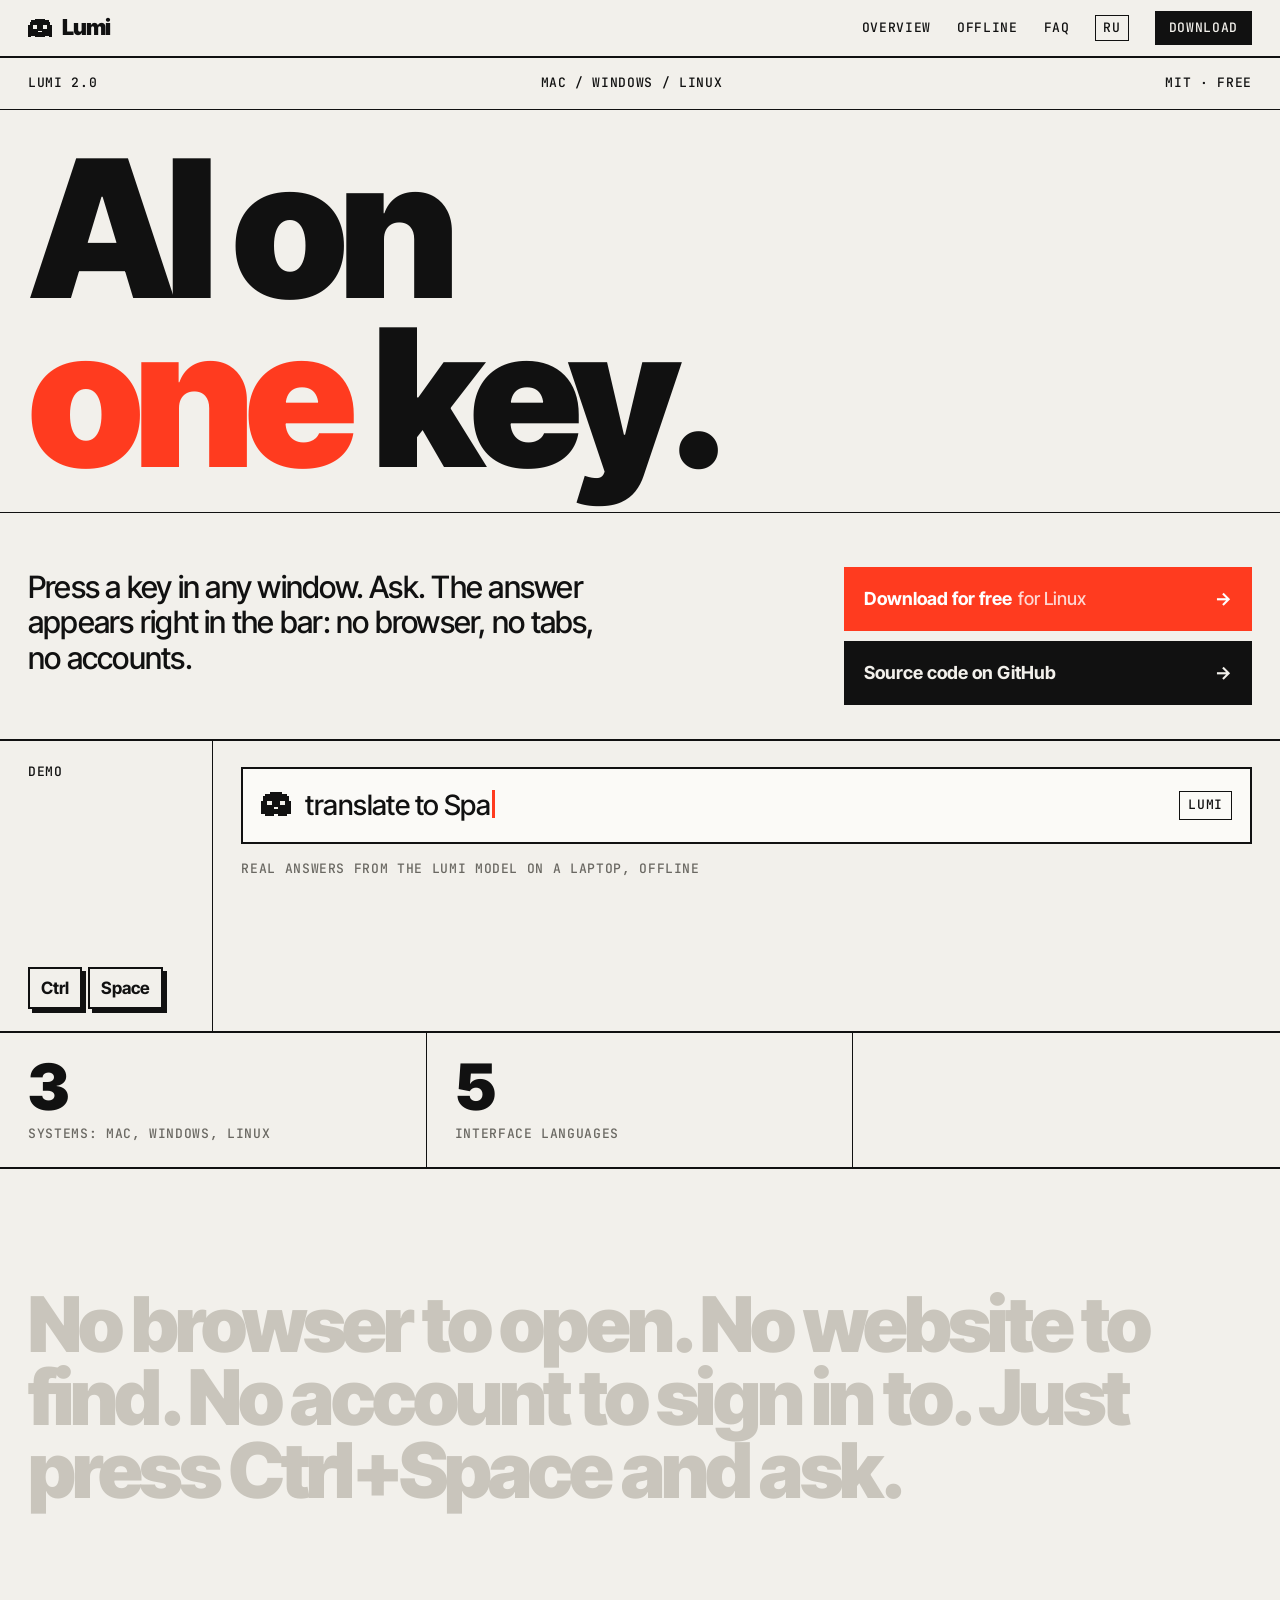
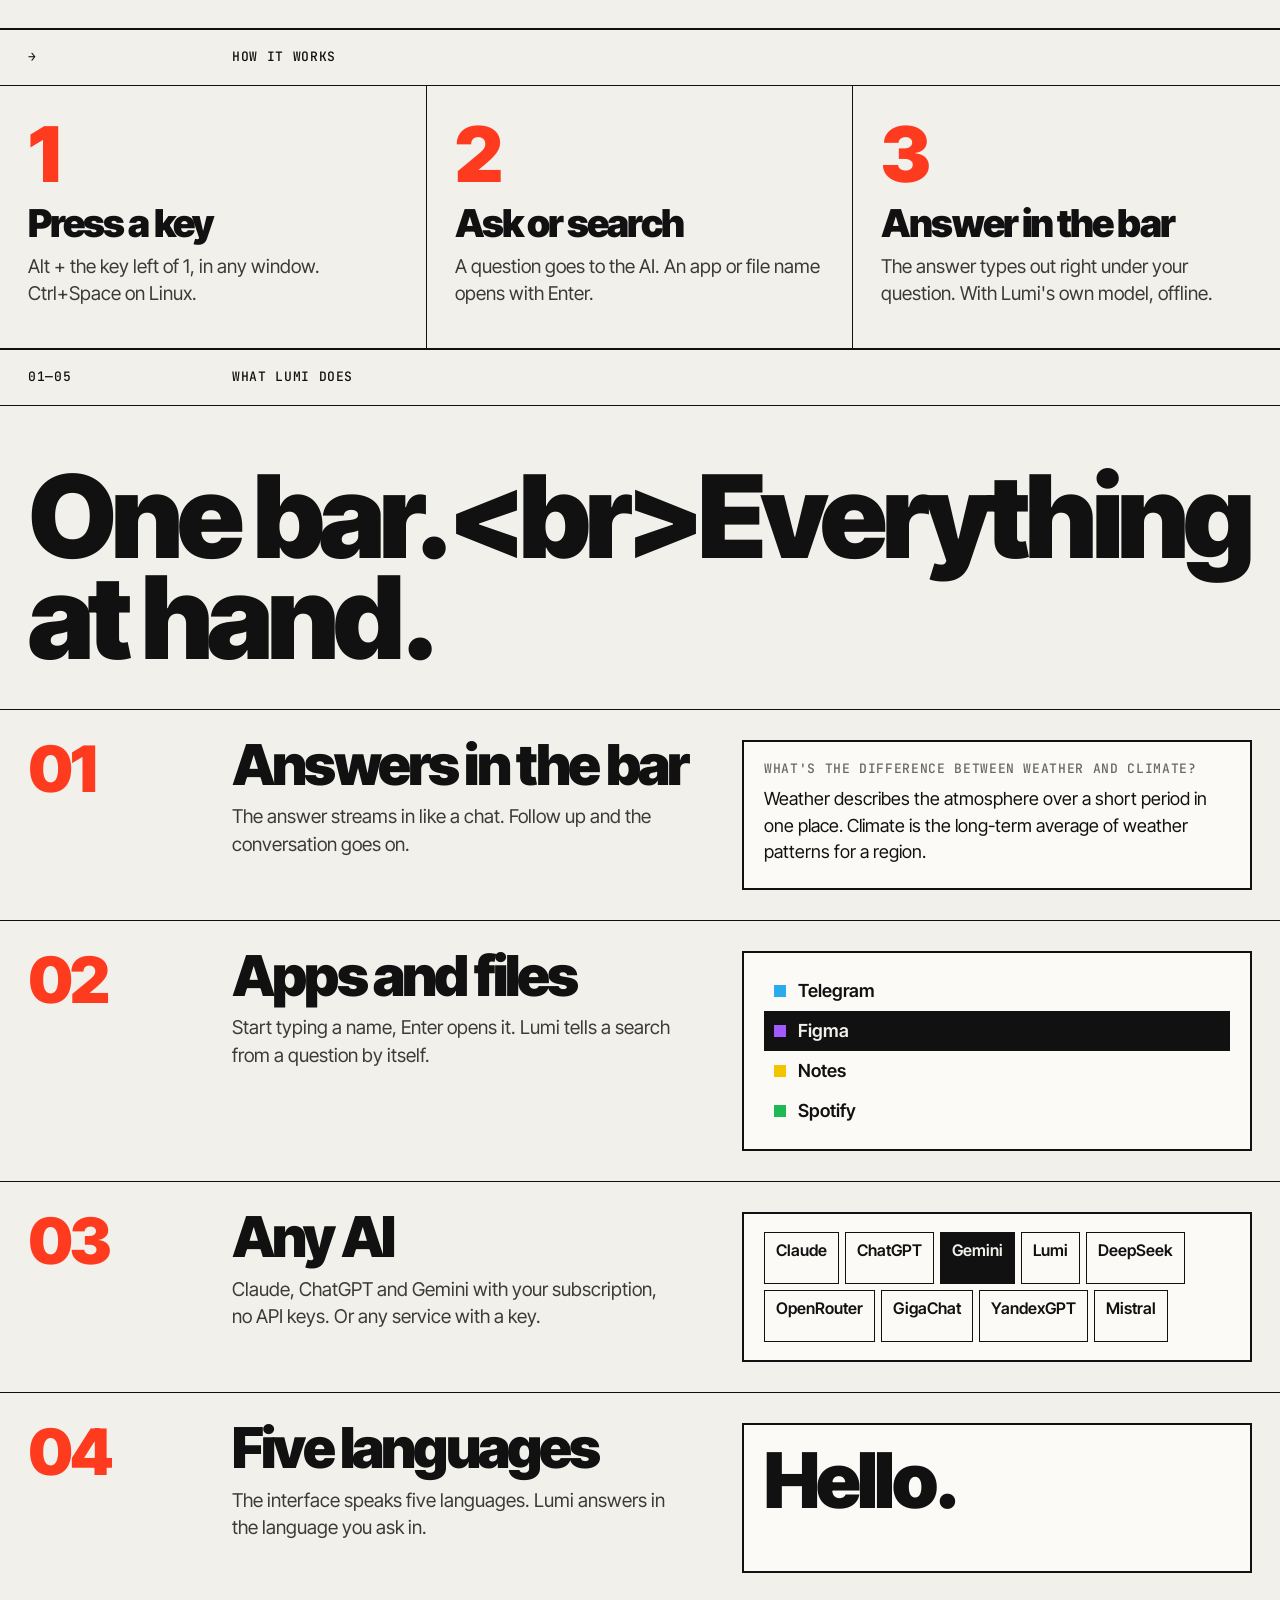
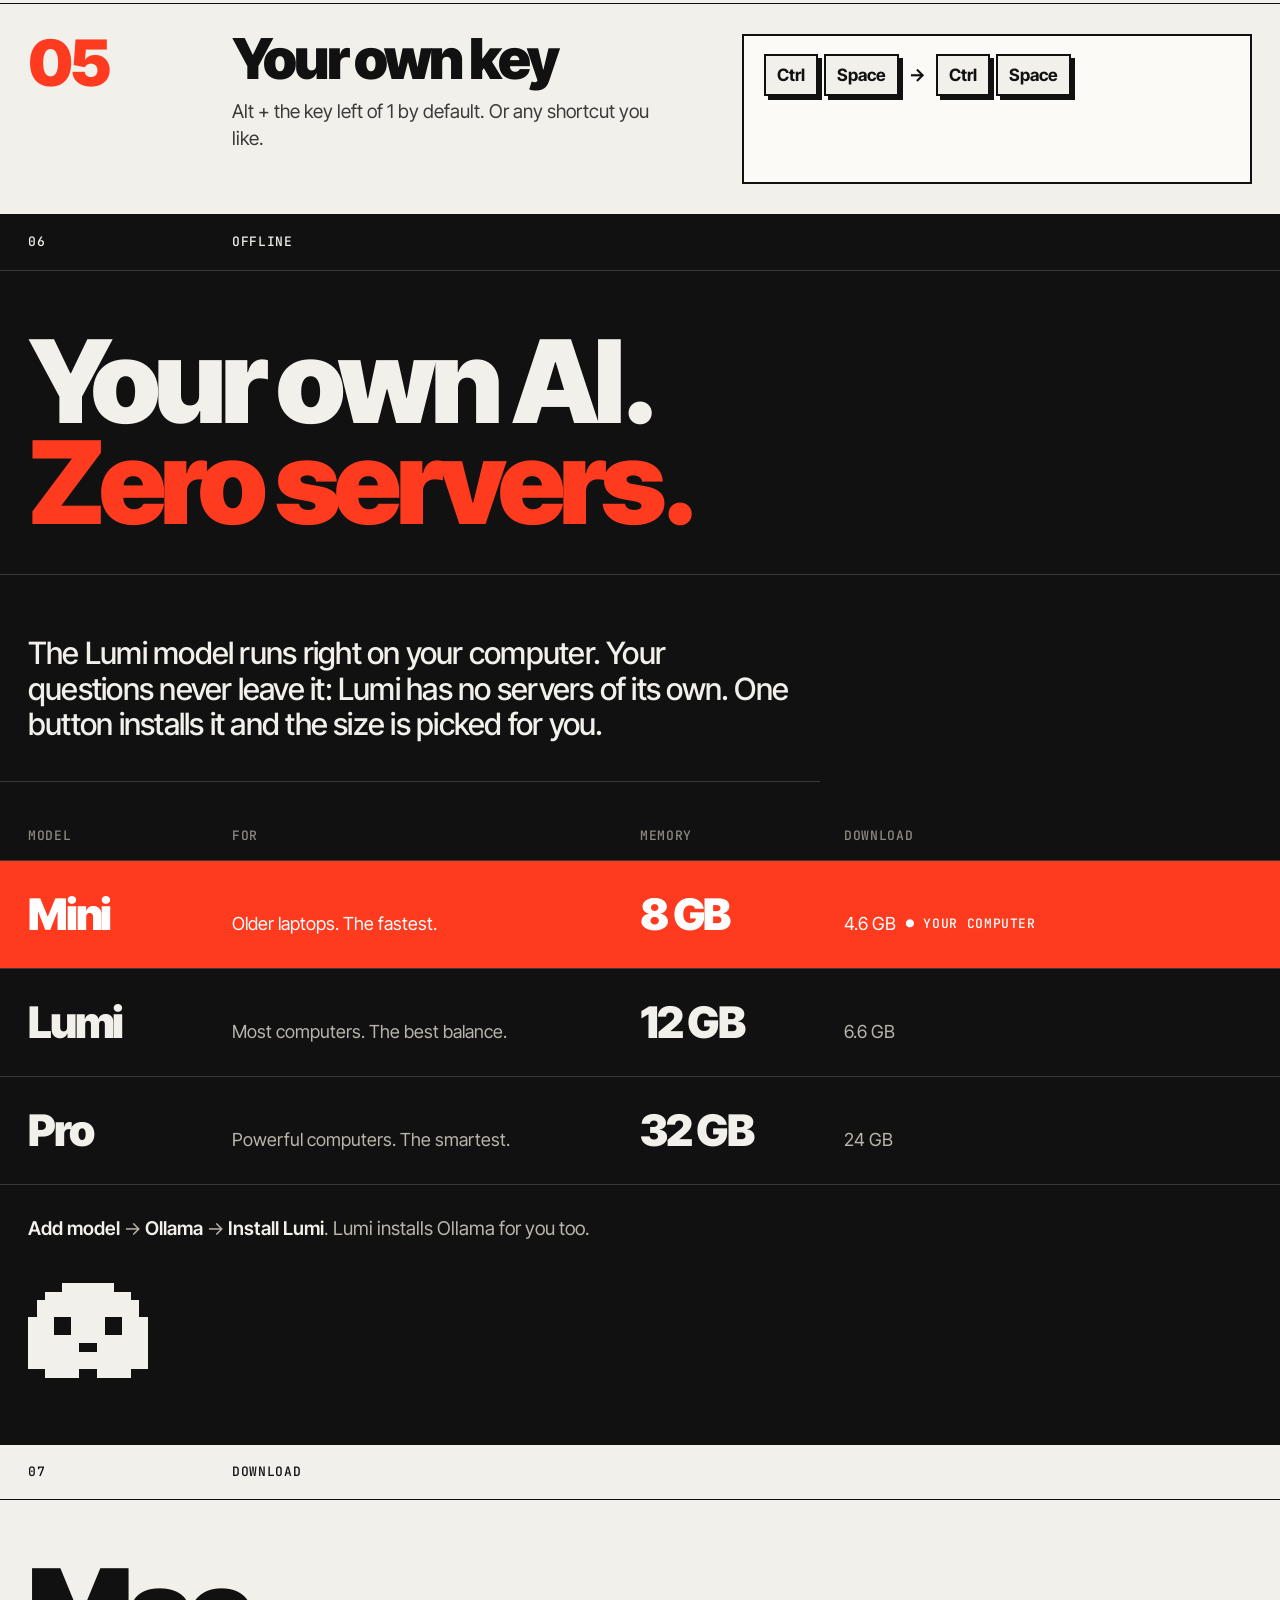
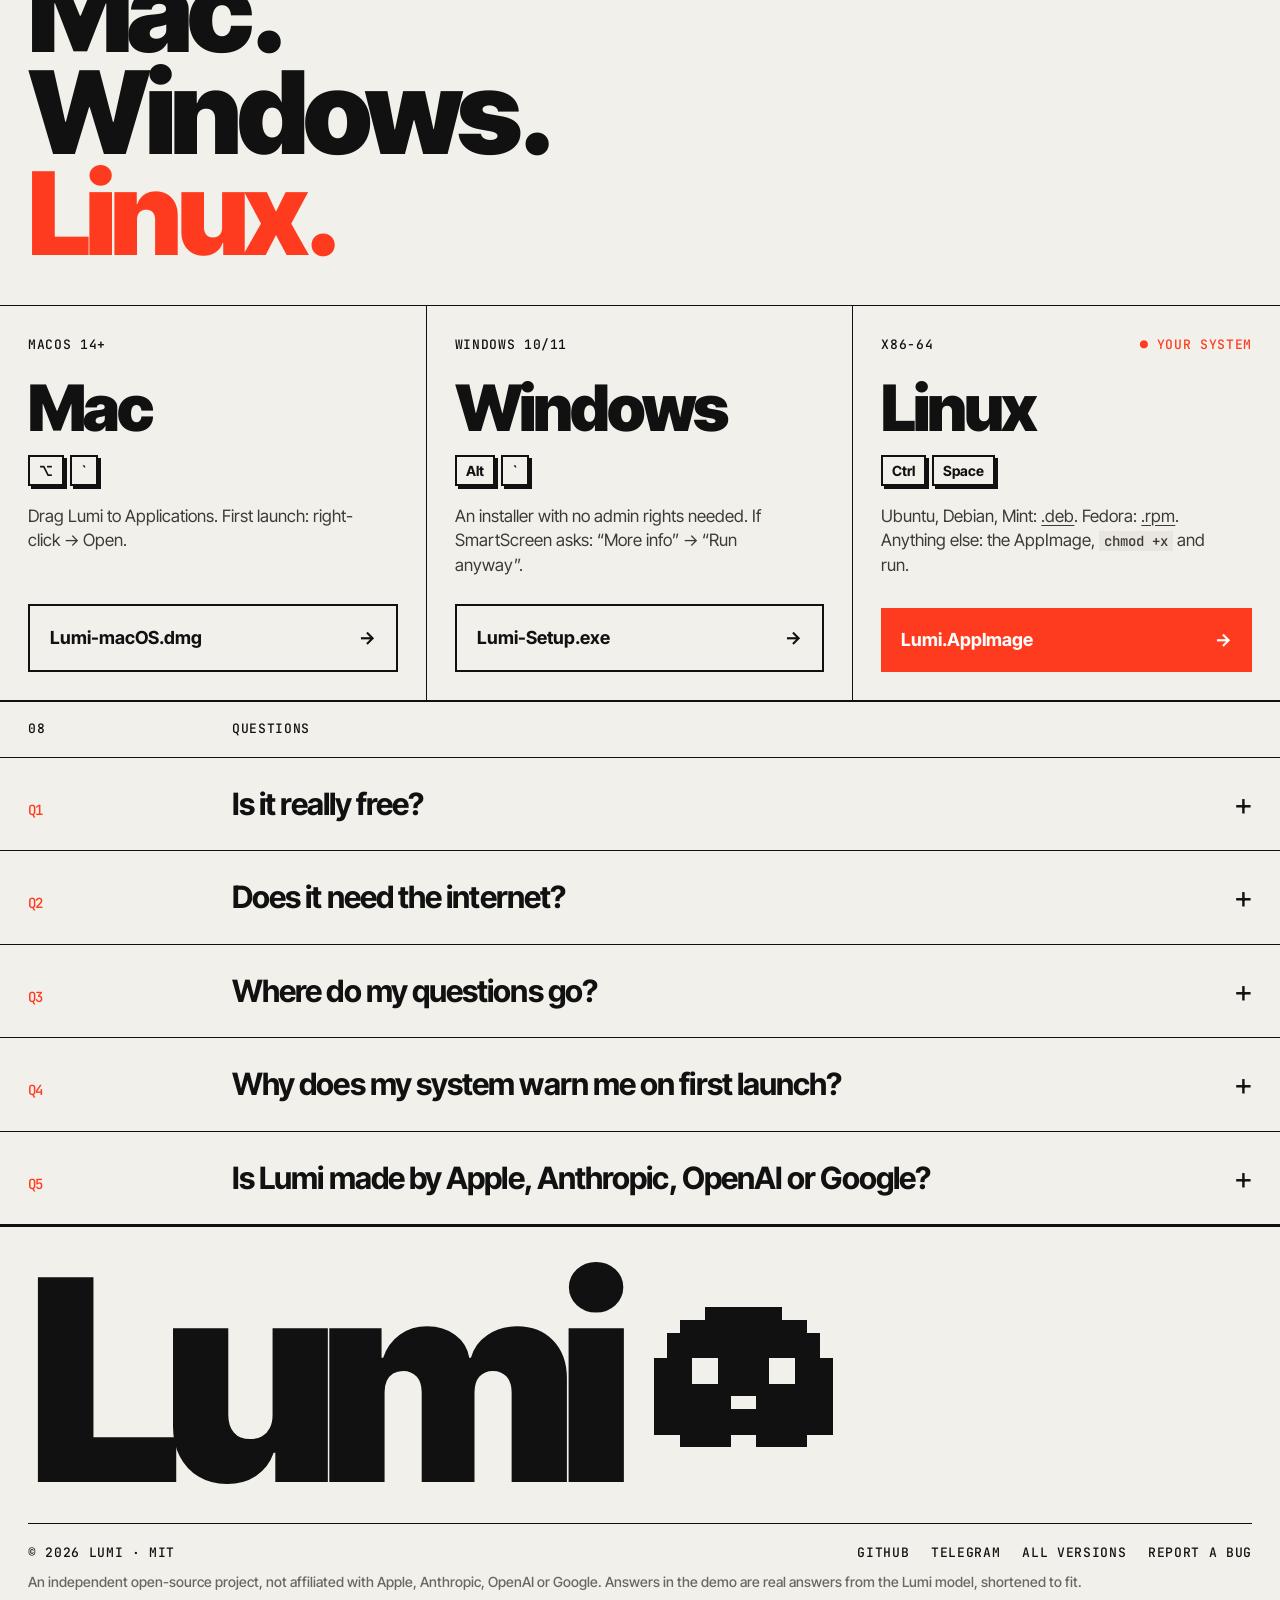
==== commit b1b65d07: "Site: drop the downloads tile for now; CI and the Lumi OS build add to the count Co-Authored-By: Cla" ====
--- a/site/index.html
+++ b/site/index.html
@@ -79,11 +79,11 @@
 .bar .answer .q { margin-bottom: 6px; color: var(--gray); }
 
 /* ---------- numbers under the demo */
-.stats { display: grid; grid-template-columns: repeat(4, 1fr); border-bottom: 2px solid var(--line); }
-@media (max-width: 860px) { .stats { grid-template-columns: 1fr 1fr; } }
+.stats { display: grid; grid-template-columns: repeat(3, 1fr); border-bottom: 2px solid var(--line); }
+@media (max-width: 860px) { .stats { grid-template-columns: 1fr; } }
 .stats > div { padding: 22px 28px; border-right: 1px solid var(--line); }
 .stats > div:last-child { border-right: 0; }
-@media (max-width: 860px) { .stats > div:nth-child(2n) { border-right: 0; } .stats > div:nth-child(-n+2) { border-bottom: 1px solid var(--line); } }
+@media (max-width: 860px) { .stats > div { border-right: 0; border-bottom: 1px solid var(--line); } .stats > div:last-child { border-bottom: 0; } }
 .stats b { display: block; font-size: clamp(40px, 5vw, 68px); font-weight: 900; letter-spacing: -0.05em; line-height: 1; }
 .stats span { color: var(--gray); }
 .stats .live[hidden] { display: none; }
@@ -229,7 +229,6 @@
   <div class="stats">
     <div><b>3</b><span class="mono" data-i18n="st_os">системы: Mac, Windows, Linux</span></div>
     <div><b>5</b><span class="mono" data-i18n="st_lang">языков интерфейса</span></div>
-    <div class="live" id="st-dl" hidden><b></b><span class="mono"></span></div>
     <div class="live" id="st-stars" hidden><b></b><span class="mono"></span></div>
   </div>
 </header>
@@ -461,7 +460,7 @@
   restart();
 };
 
-// ---------- live numbers from GitHub; the two tiles stay hidden if the API doesn't answer
+// ---------- live stars from GitHub; the tile stays hidden if the API doesn't answer
 var counts = {}; // var: applyLang can run before this line, and then finds it undefined
 const plural = (n, one, few, many) => {
   const t = n % 10, h = n % 100;
@@ -476,17 +475,10 @@
     el.querySelector("span").textContent = lang === "ru" ? ru(n) : en(n);
     el.hidden = false;
   };
-  fill("st-dl", counts.downloads, n => plural(n, "скачивание", "скачивания", "скачиваний"), n => n === 1 ? "download" : "downloads");
   fill("st-stars", counts.stars, n => plural(n, "звезда на GitHub", "звезды на GitHub", "звёзд на GitHub"), n => n === 1 ? "star on GitHub" : "stars on GitHub");
 }
 fetch("https://api.github.com/repos/AlbertS15/Lumi").then(r => r.ok ? r.json() : null)
   .then(repo => { if (repo) { counts.stars = repo.stargazers_count; renderStats(); } }).catch(() => {});
-fetch("https://api.github.com/repos/AlbertS15/Lumi/releases?per_page=100").then(r => r.ok ? r.json() : null)
-  .then(list => {
-    if (!list) return;
-    counts.downloads = list.reduce((sum, rel) => sum + rel.assets.reduce((s, a) => s + a.download_count, 0), 0);
-    renderStats();
-  }).catch(() => {});
 
 fetch("https://api.github.com/repos/AlbertS15/Lumi/releases/latest")
   .then(r => r.ok ? r.json() : null)
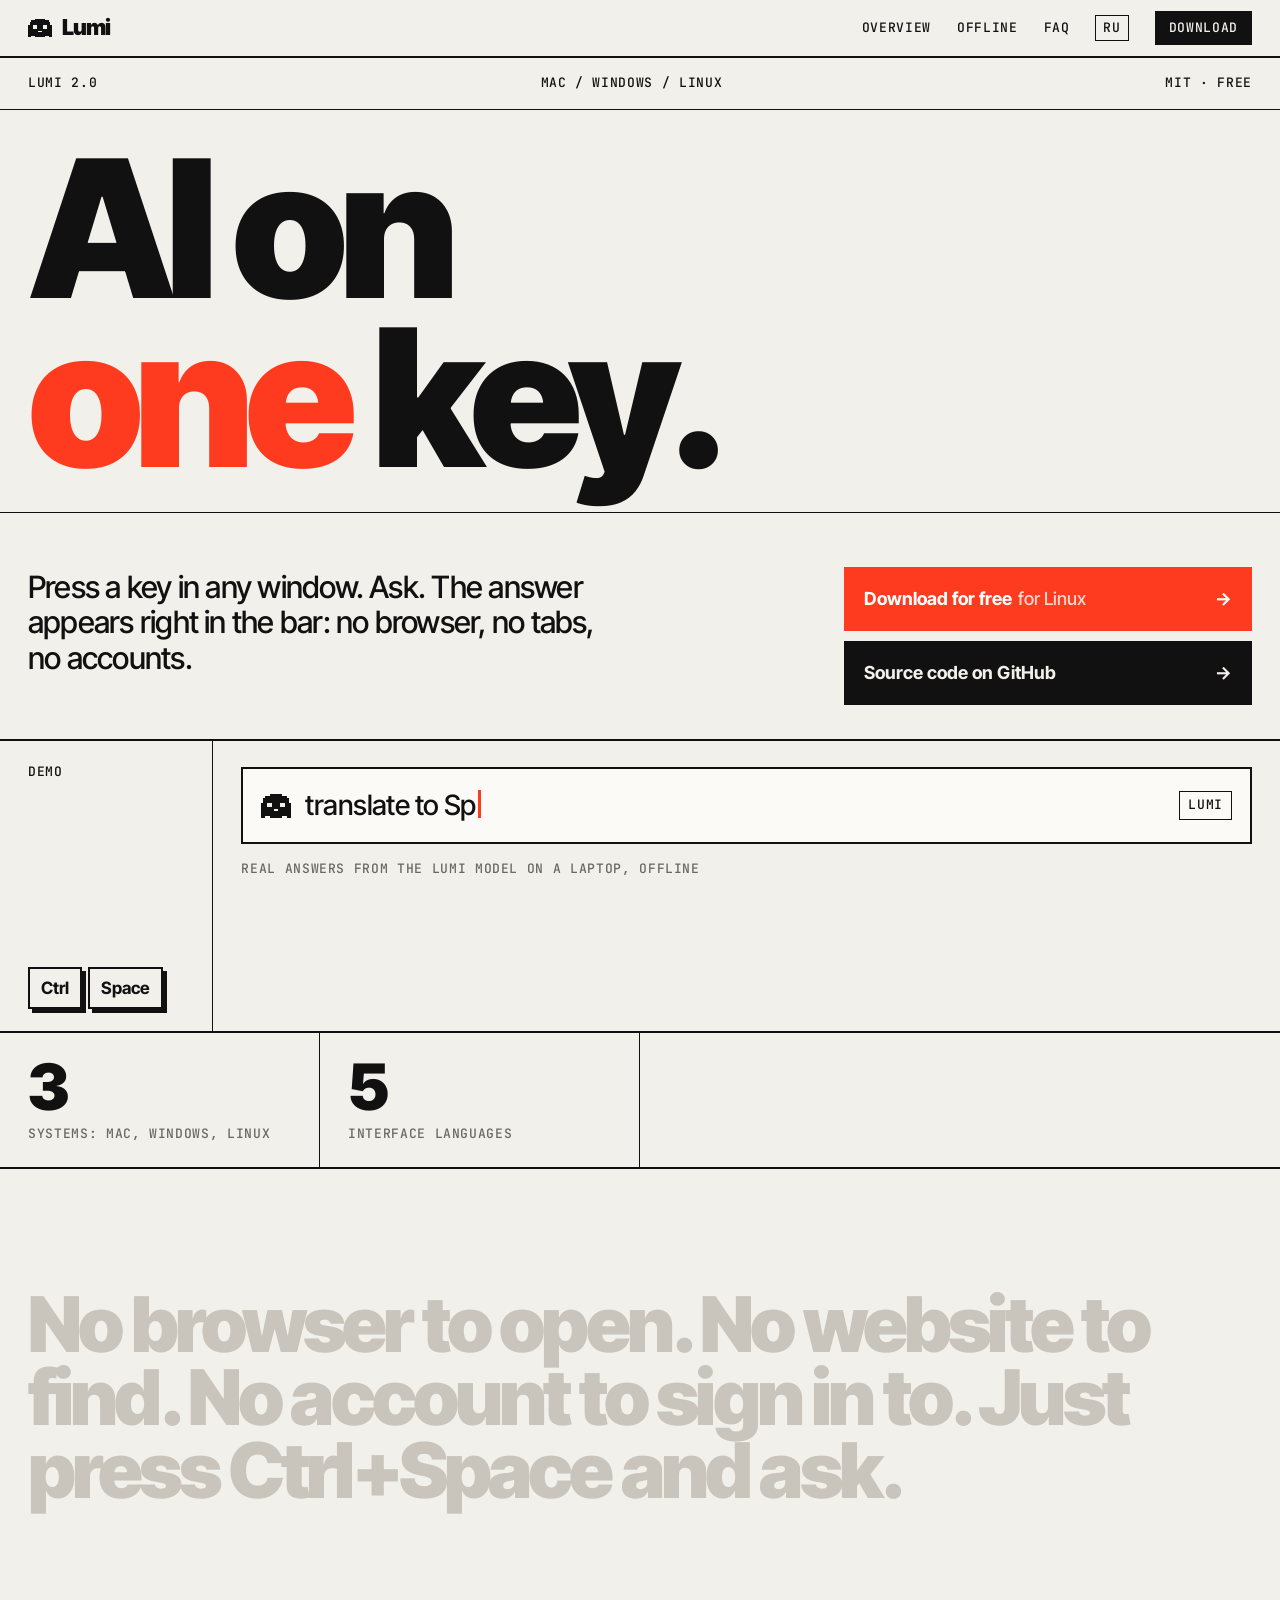
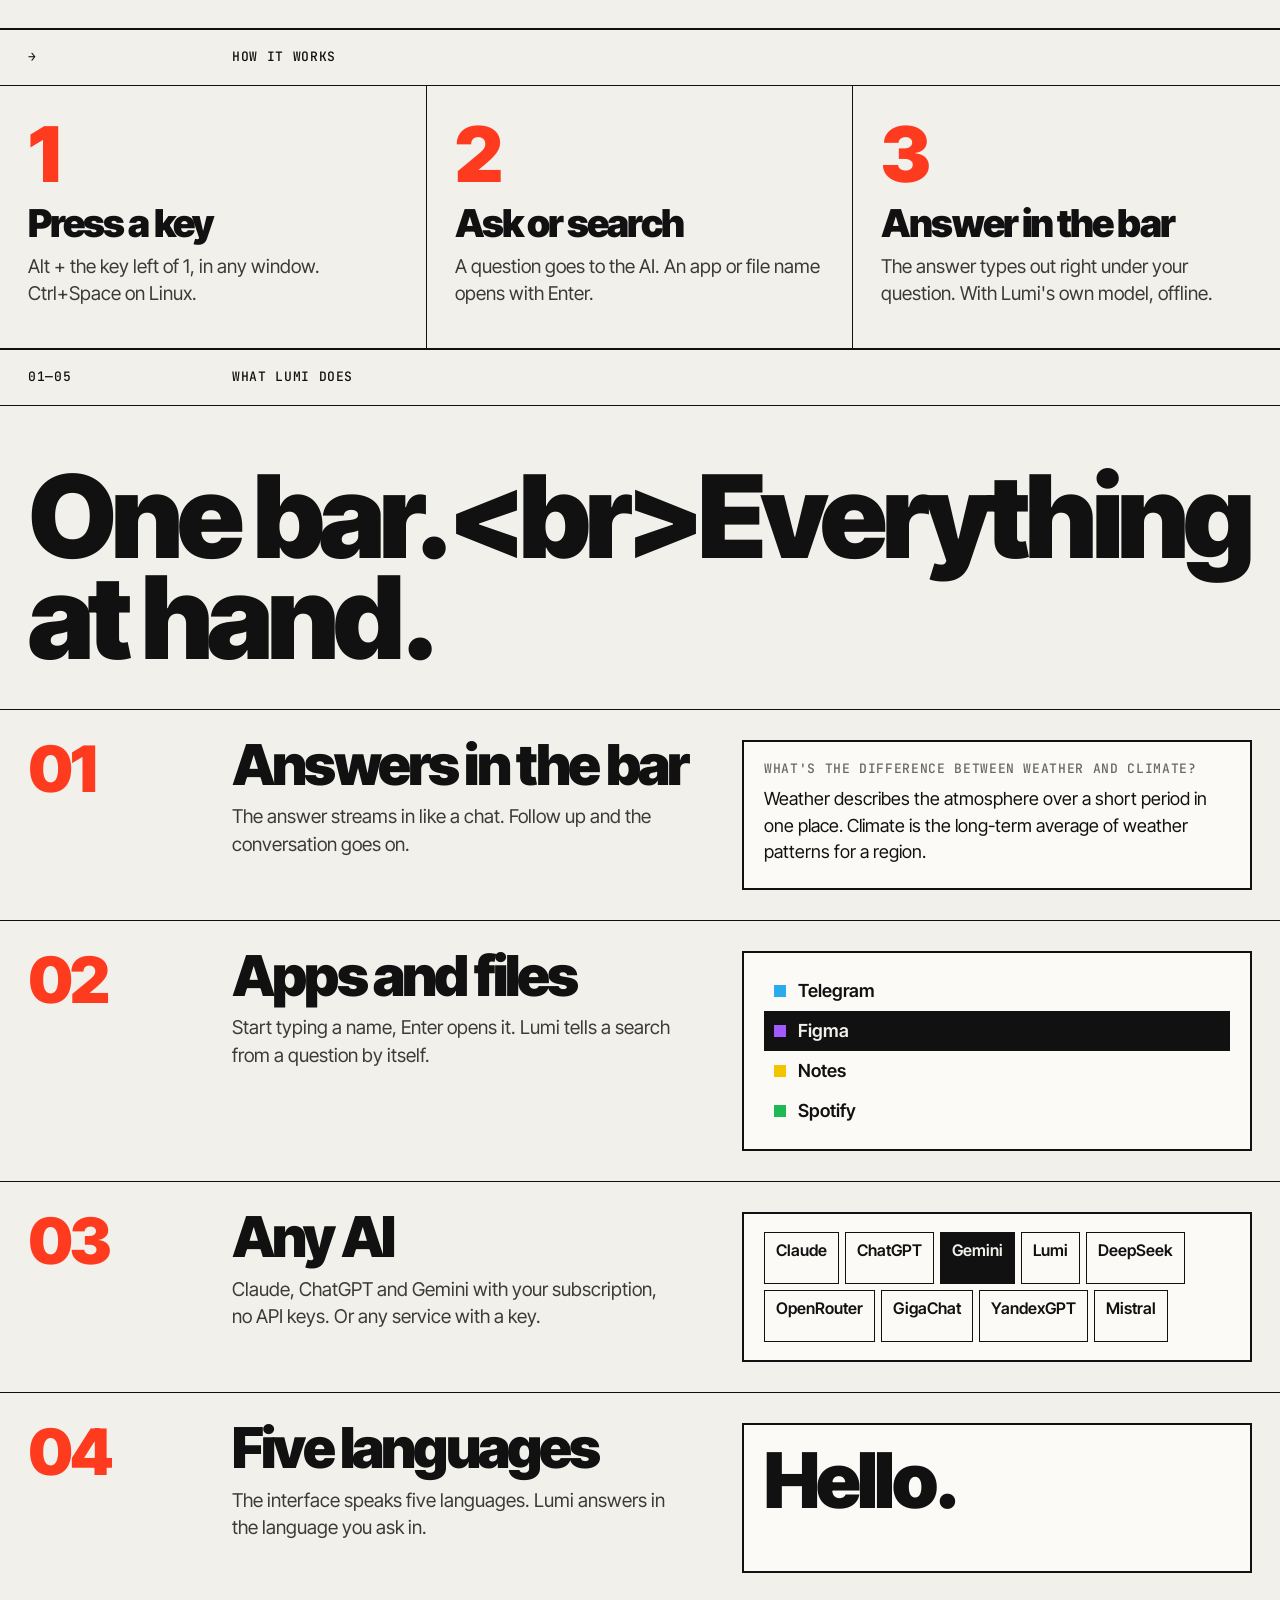
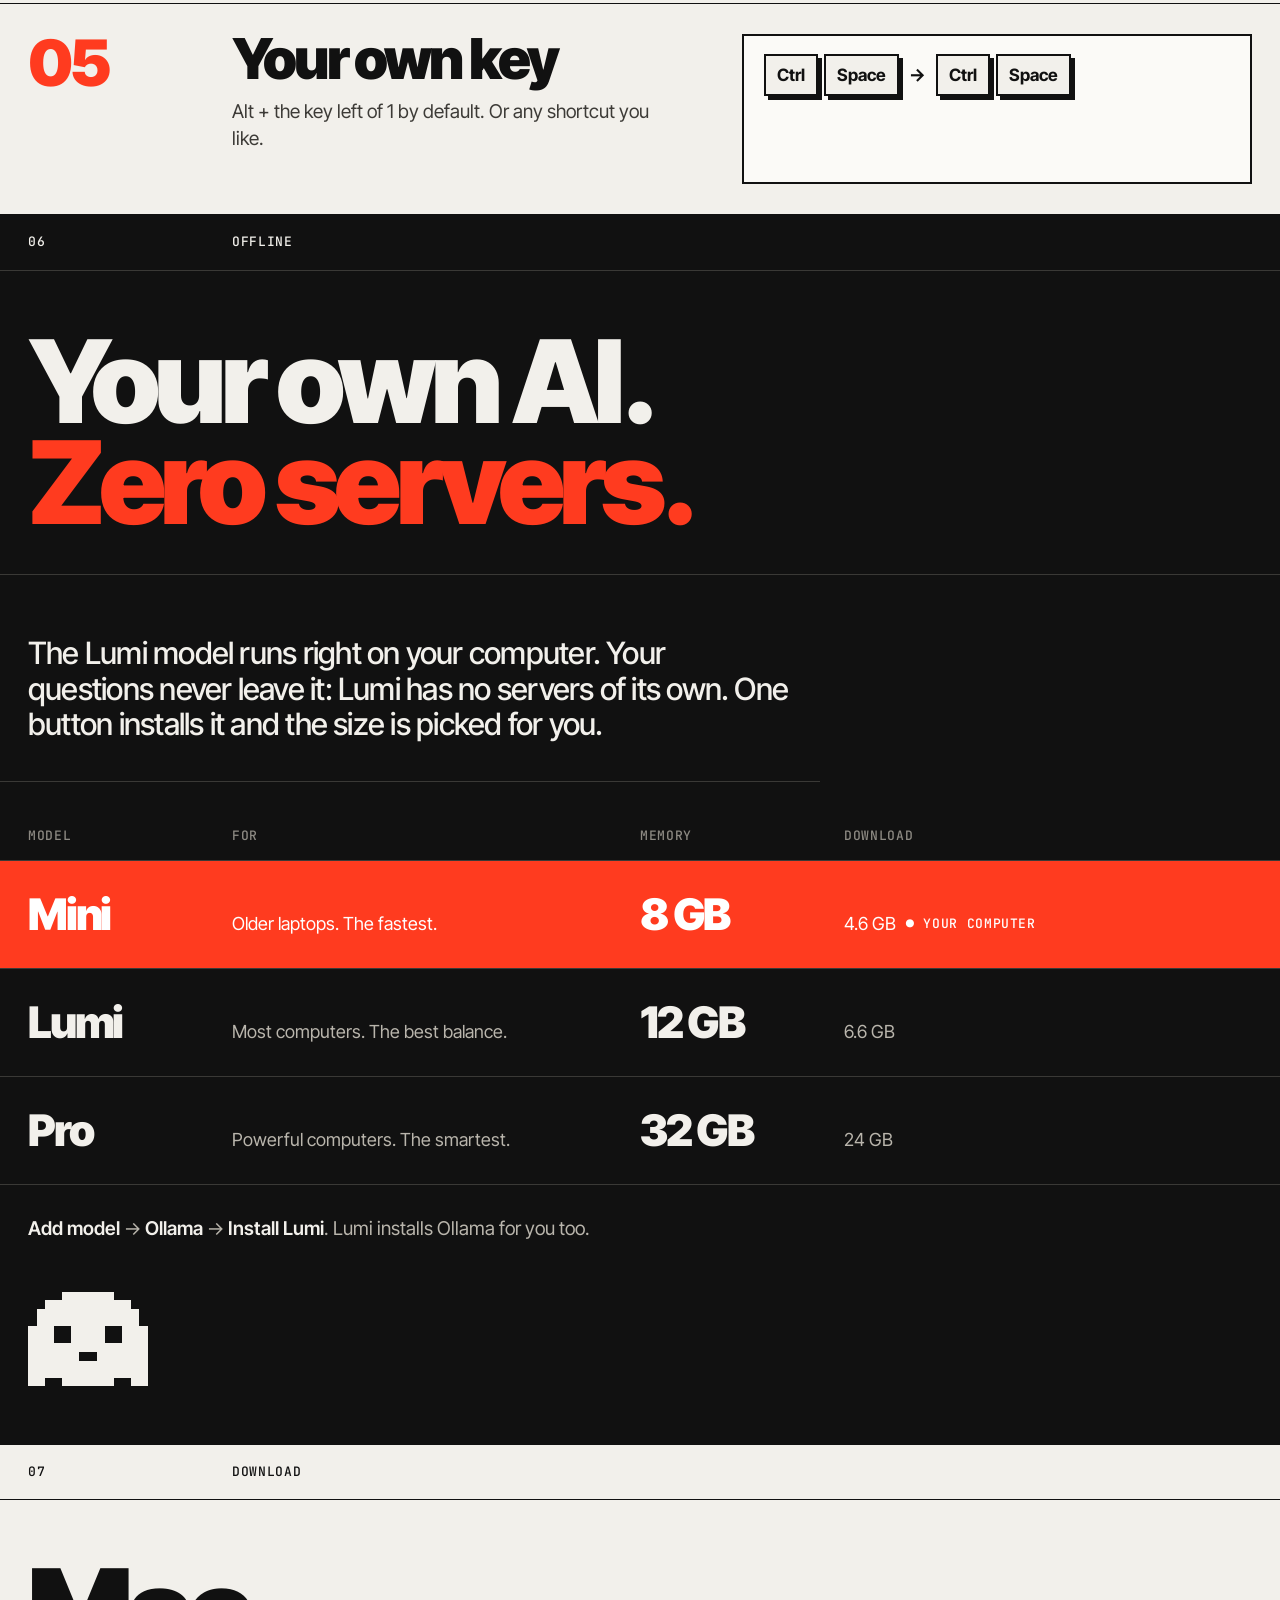
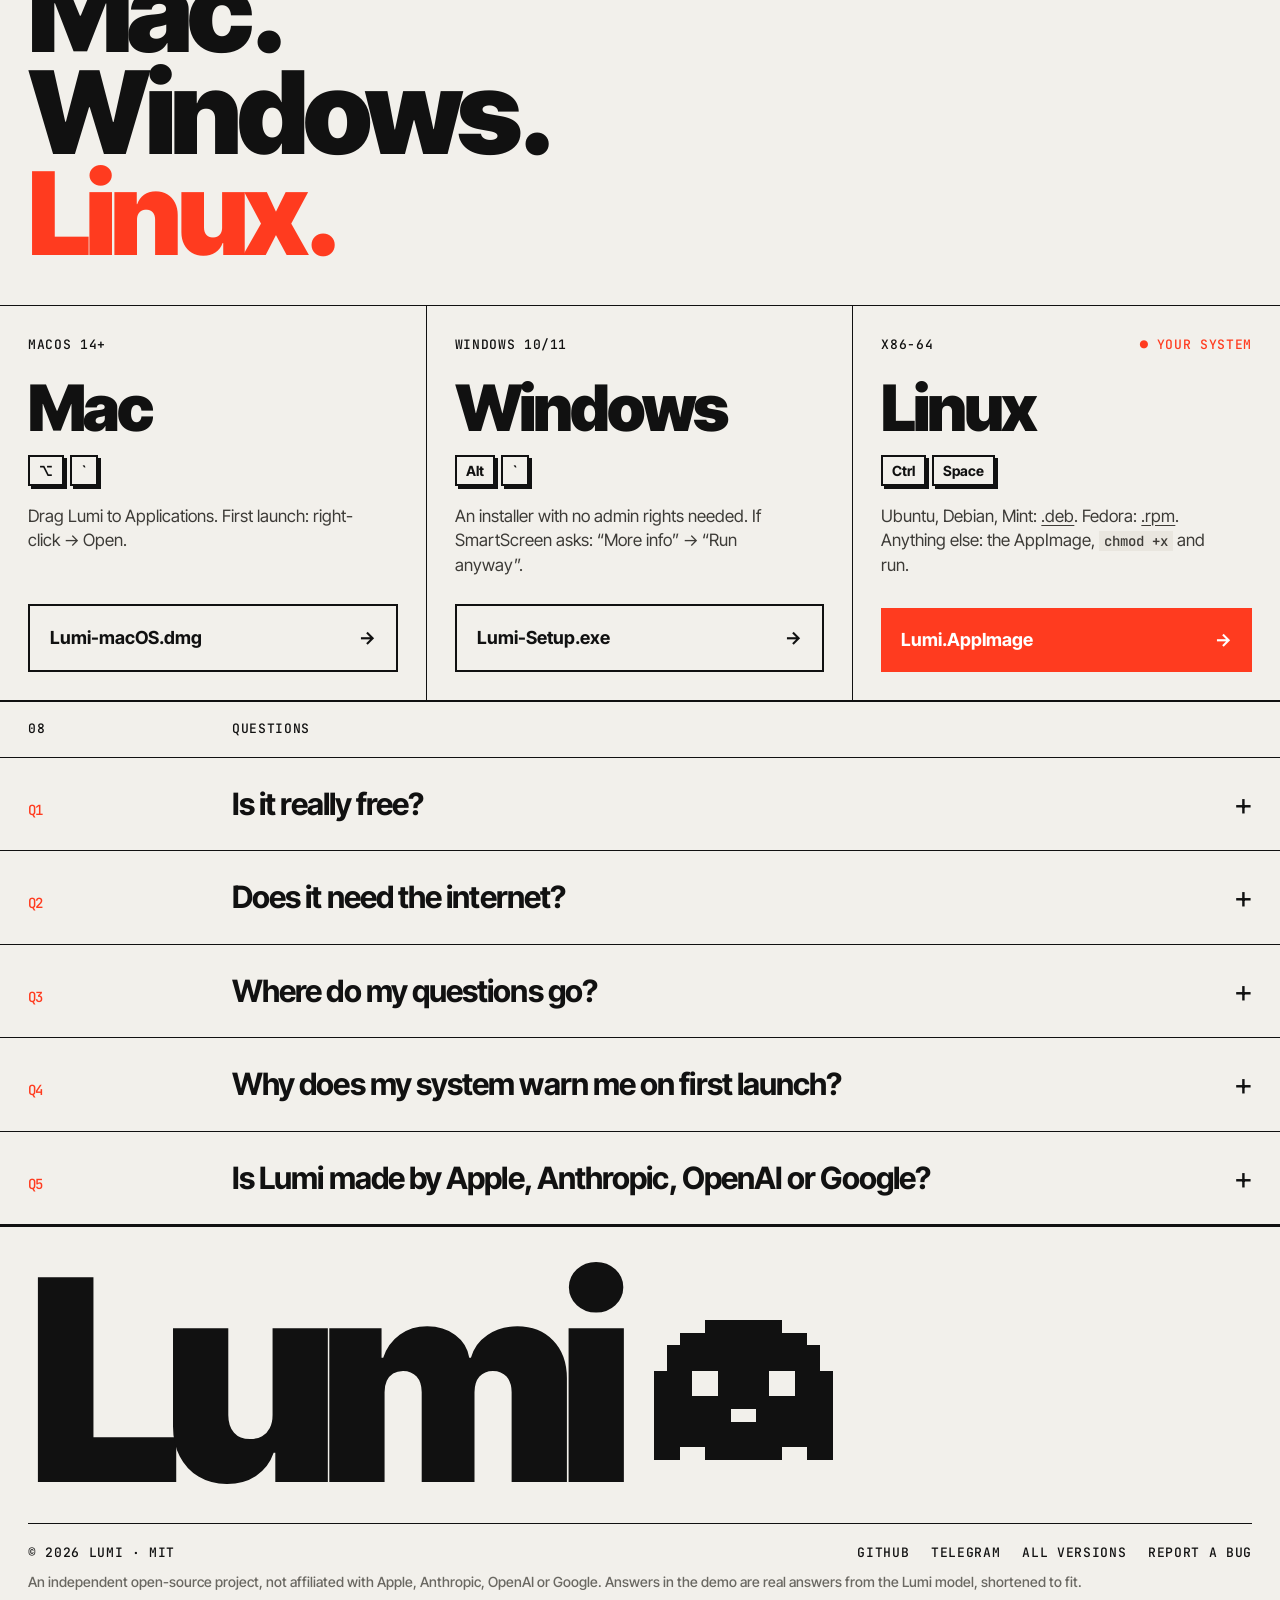
==== commit 586ad2b0: "Site: bring back the downloads tile Co-Authored-By: Claude Opus 5.5 <noreply@anthropic.com>" ====
--- a/site/index.html
+++ b/site/index.html
@@ -79,11 +79,11 @@
 .bar .answer .q { margin-bottom: 6px; color: var(--gray); }
 
 /* ---------- numbers under the demo */
-.stats { display: grid; grid-template-columns: repeat(3, 1fr); border-bottom: 2px solid var(--line); }
-@media (max-width: 860px) { .stats { grid-template-columns: 1fr; } }
+.stats { display: grid; grid-template-columns: repeat(4, 1fr); border-bottom: 2px solid var(--line); }
+@media (max-width: 860px) { .stats { grid-template-columns: 1fr 1fr; } }
 .stats > div { padding: 22px 28px; border-right: 1px solid var(--line); }
 .stats > div:last-child { border-right: 0; }
-@media (max-width: 860px) { .stats > div { border-right: 0; border-bottom: 1px solid var(--line); } .stats > div:last-child { border-bottom: 0; } }
+@media (max-width: 860px) { .stats > div:nth-child(2n) { border-right: 0; } .stats > div:nth-child(-n+2) { border-bottom: 1px solid var(--line); } }
 .stats b { display: block; font-size: clamp(40px, 5vw, 68px); font-weight: 900; letter-spacing: -0.05em; line-height: 1; }
 .stats span { color: var(--gray); }
 .stats .live[hidden] { display: none; }
@@ -229,6 +229,7 @@
   <div class="stats">
     <div><b>3</b><span class="mono" data-i18n="st_os">системы: Mac, Windows, Linux</span></div>
     <div><b>5</b><span class="mono" data-i18n="st_lang">языков интерфейса</span></div>
+    <div class="live" id="st-dl" hidden><b></b><span class="mono"></span></div>
     <div class="live" id="st-stars" hidden><b></b><span class="mono"></span></div>
   </div>
 </header>
@@ -460,7 +461,7 @@
   restart();
 };
 
-// ---------- live stars from GitHub; the tile stays hidden if the API doesn't answer
+// ---------- live numbers from GitHub; the two tiles stay hidden if the API doesn't answer
 var counts = {}; // var: applyLang can run before this line, and then finds it undefined
 const plural = (n, one, few, many) => {
   const t = n % 10, h = n % 100;
@@ -475,10 +476,17 @@
     el.querySelector("span").textContent = lang === "ru" ? ru(n) : en(n);
     el.hidden = false;
   };
+  fill("st-dl", counts.downloads, n => plural(n, "скачивание", "скачивания", "скачиваний"), n => n === 1 ? "download" : "downloads");
   fill("st-stars", counts.stars, n => plural(n, "звезда на GitHub", "звезды на GitHub", "звёзд на GitHub"), n => n === 1 ? "star on GitHub" : "stars on GitHub");
 }
 fetch("https://api.github.com/repos/AlbertS15/Lumi").then(r => r.ok ? r.json() : null)
   .then(repo => { if (repo) { counts.stars = repo.stargazers_count; renderStats(); } }).catch(() => {});
+fetch("https://api.github.com/repos/AlbertS15/Lumi/releases?per_page=100").then(r => r.ok ? r.json() : null)
+  .then(list => {
+    if (!list) return;
+    counts.downloads = list.reduce((sum, rel) => sum + rel.assets.reduce((s, a) => s + a.download_count, 0), 0);
+    renderStats();
+  }).catch(() => {});
 
 fetch("https://api.github.com/repos/AlbertS15/Lumi/releases/latest")
   .then(r => r.ok ? r.json() : null)
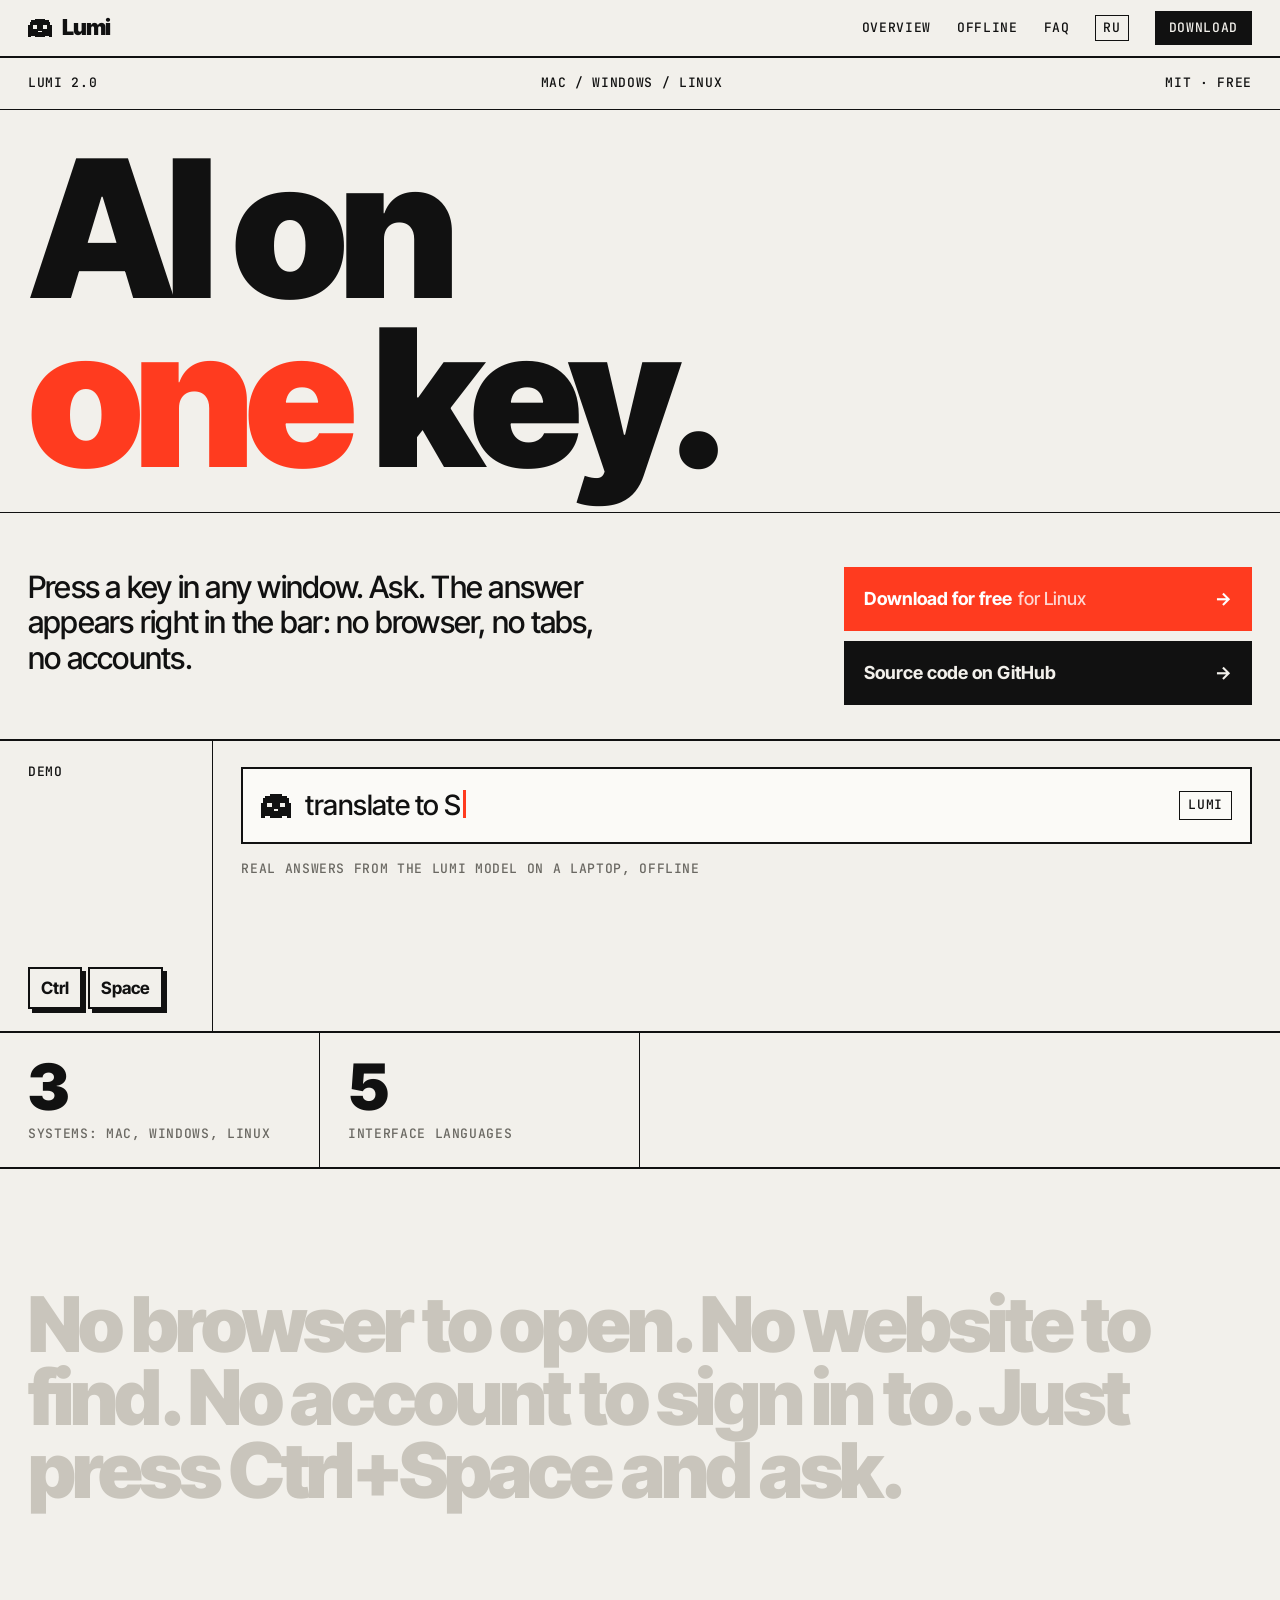
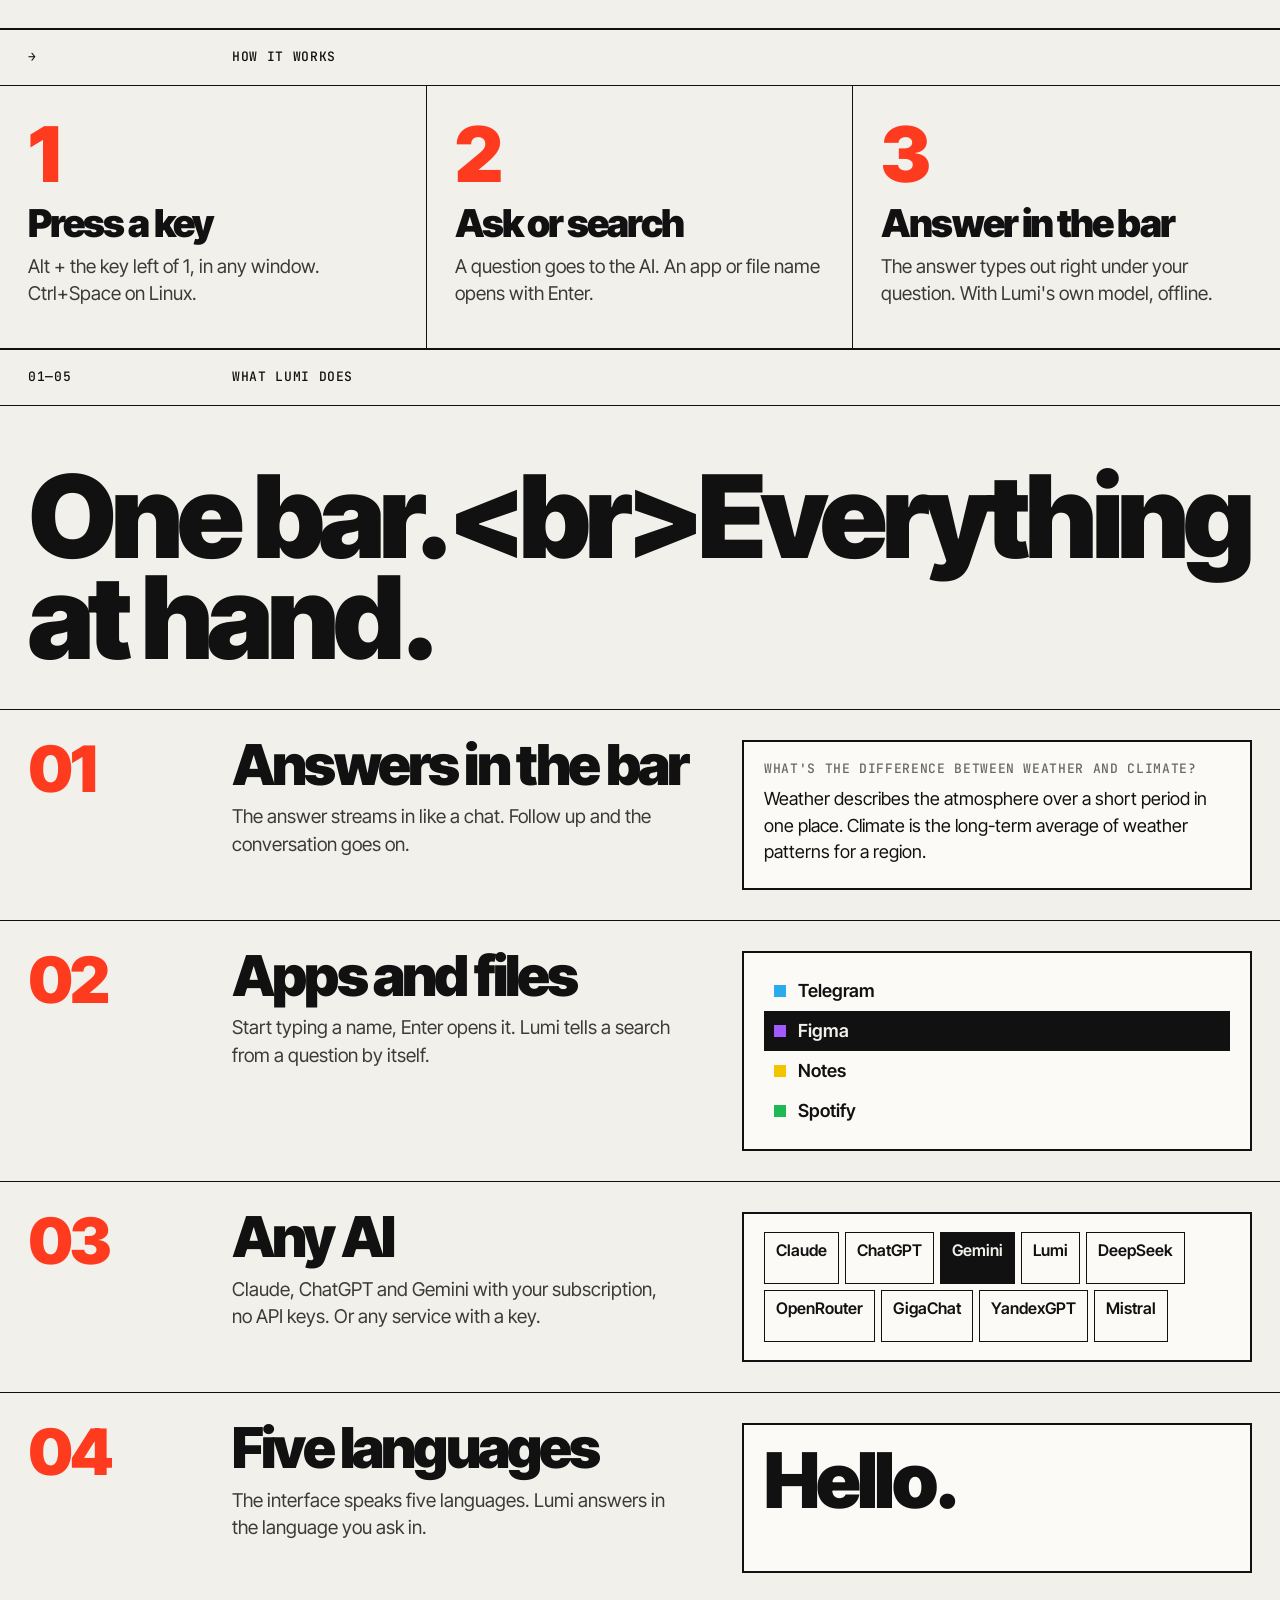
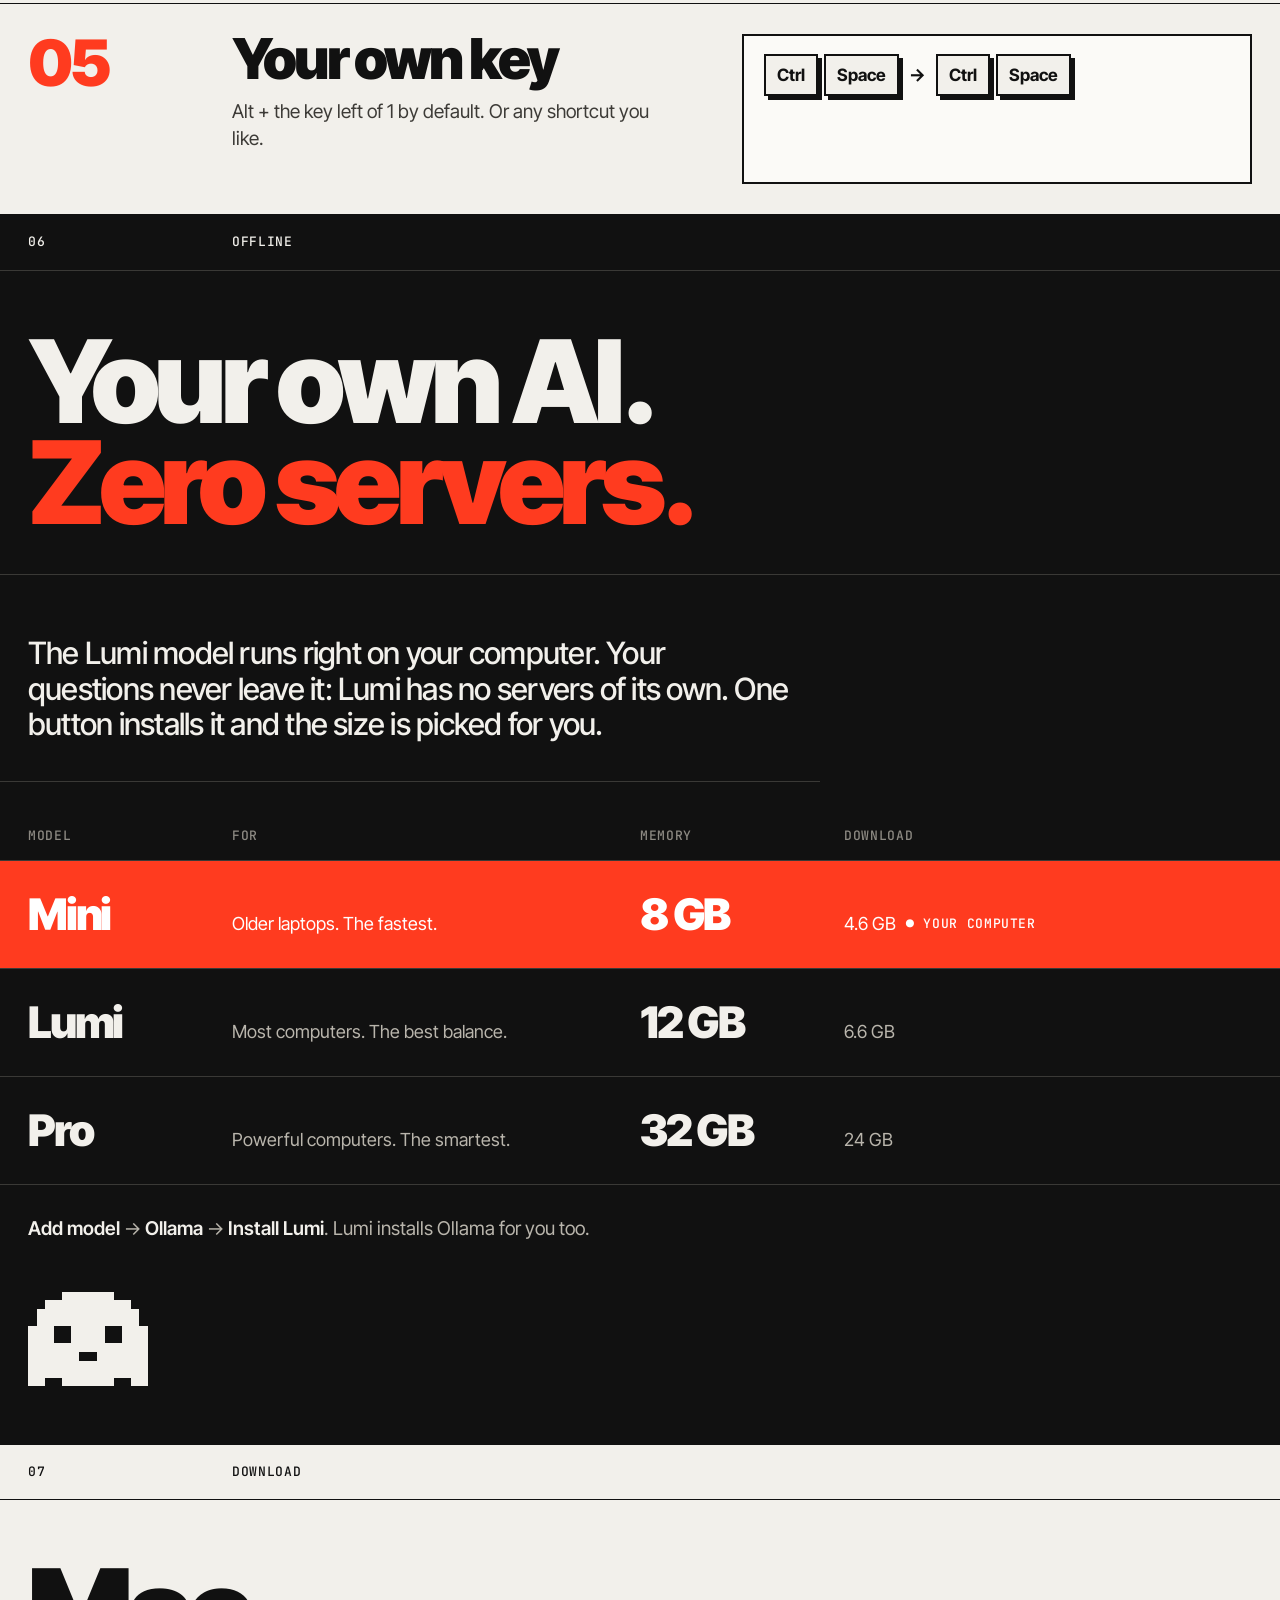
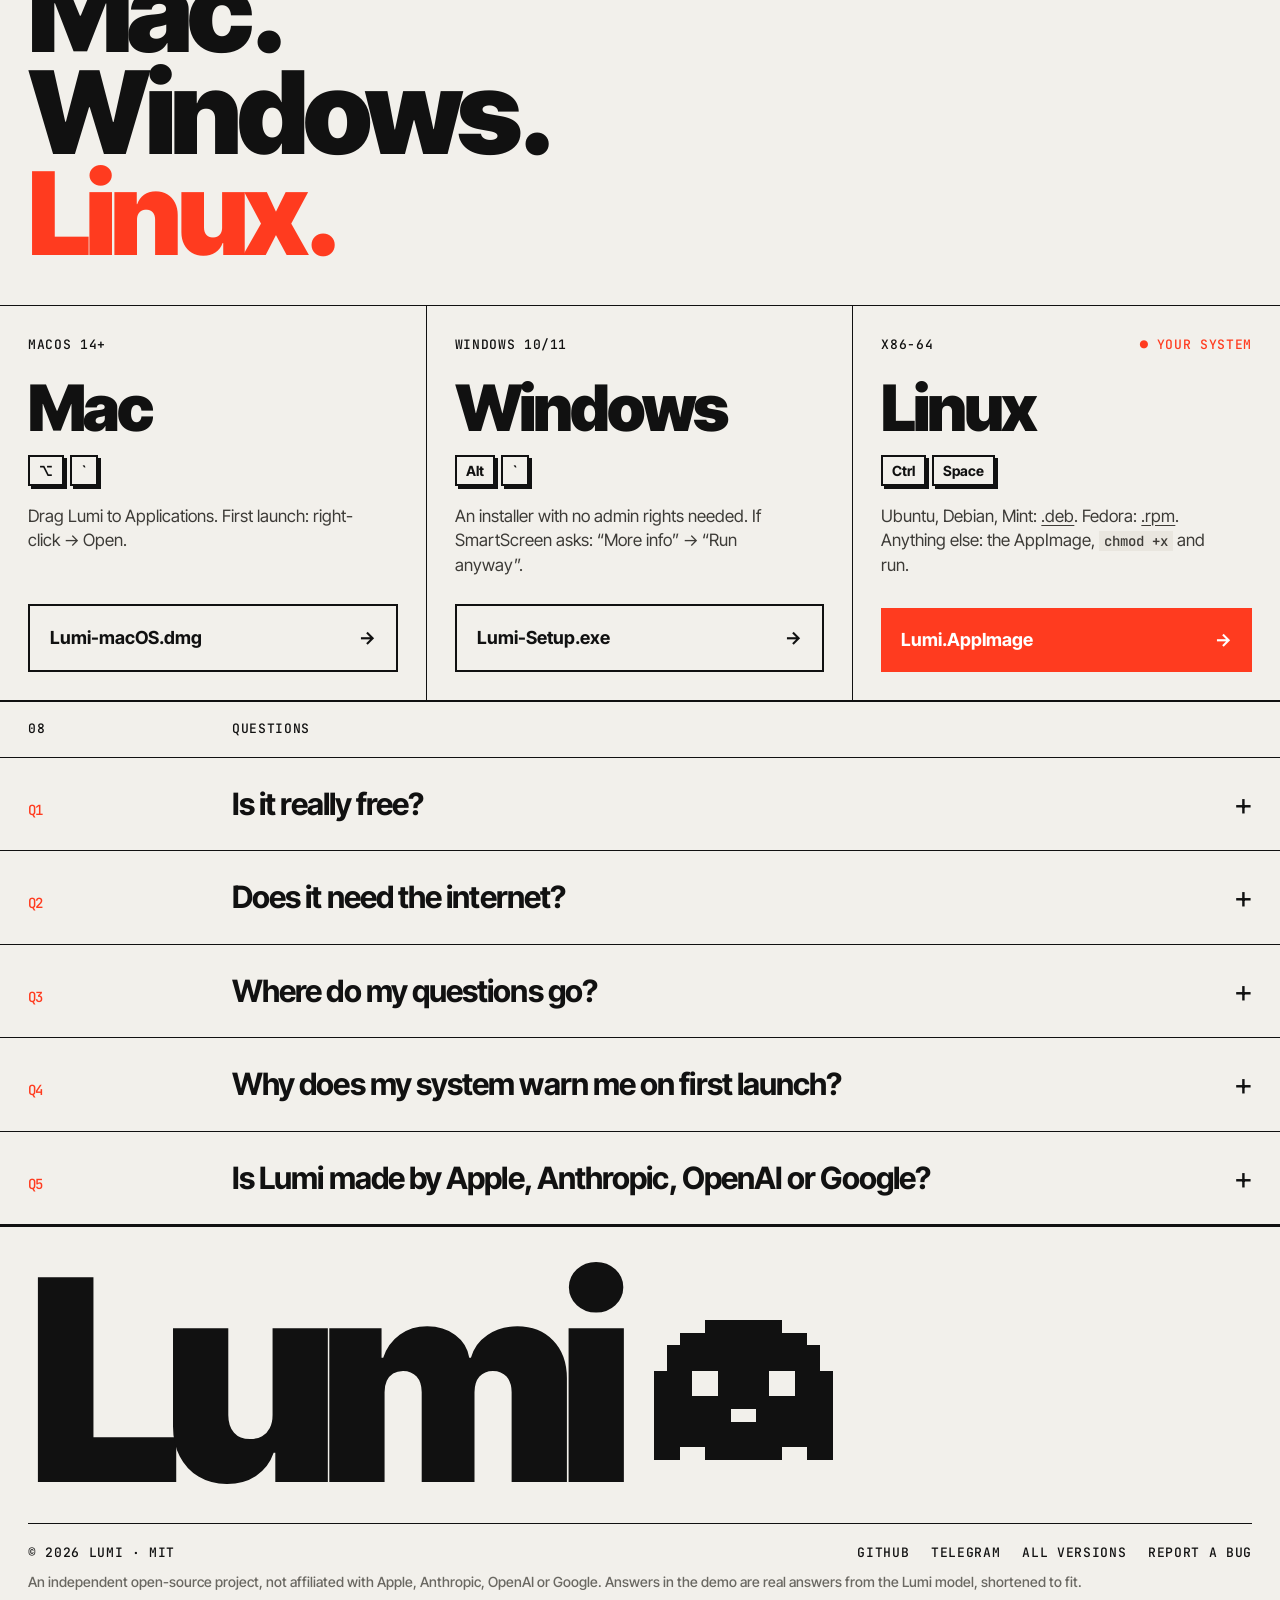
==== commit 311cc6e8: "Site: mark the middle model as fitting most computers, not as 'your computer' Browsers don't report " ====
--- a/site/index.html
+++ b/site/index.html
@@ -263,7 +263,7 @@
   <p class="lead pad reveal" data-i18n="o_lead">Модель Lumi работает прямо на вашем компьютере. Вопросы его не покидают — у Lumi нет своих серверов. Ставится одной кнопкой, размер подбирается сам.</p>
   <div class="trow headrow pad mono"><span data-i18n="th_model">Модель</span><span data-i18n="th_for">Для кого</span><span data-i18n="th_ram">Память</span><span data-i18n="th_dl">Загрузка</span></div>
   <div class="trow pad reveal" data-tier="0"><span class="nm">Mini</span><span class="d" data-i18n="d0">Старые ноутбуки. Самая быстрая.</span><span class="gb">8 GB</span><span class="d">4.6 GB<span class="tag mono" data-i18n="rec">● Ваш компьютер</span></span></div>
-  <div class="trow pad reveal" data-tier="1"><span class="nm">Lumi</span><span class="d" data-i18n="d1">Большинство компьютеров. Лучший баланс.</span><span class="gb">12 GB</span><span class="d">6.6 GB<span class="tag mono" data-i18n="rec">● Ваш компьютер</span></span></div>
+  <div class="trow pad reveal" data-tier="1"><span class="nm">Lumi</span><span class="d" data-i18n="d1">Большинство компьютеров. Лучший баланс.</span><span class="gb">12 GB</span><span class="d">6.6 GB<span class="tag mono" data-i18n="rec_most">● Подходит большинству</span></span></div>
   <div class="trow pad reveal" data-tier="2"><span class="nm">Pro</span><span class="d" data-i18n="d2">Мощные компьютеры. Самая умная.</span><span class="gb">32 GB</span><span class="d">24 GB<span class="tag mono" data-i18n="rec">● Ваш компьютер</span></span></div>
   <div class="howto pad reveal"><span data-i18n-html="howto"><b>Подключить модель</b> → <b>Ollama</b> → <b>Установить Lumi</b>. Ollama Lumi тоже поставит сама.</span>
     <canvas class="px ghost live ghostbig" width="14" height="13"></canvas></div>
@@ -355,7 +355,7 @@
   o_label: "Offline", o_title: 'Your own AI.<br><span class="red">Zero servers.</span>',
   o_lead: "The Lumi model runs right on your computer. Your questions never leave it: Lumi has no servers of its own. One button installs it and the size is picked for you.",
   th_model: "Model", th_for: "For", th_ram: "Memory", th_dl: "Download",
-  d0: "Older laptops. The fastest.", d1: "Most computers. The best balance.", d2: "Powerful computers. The smartest.", rec: "● Your computer",
+  d0: "Older laptops. The fastest.", d1: "Most computers. The best balance.", d2: "Powerful computers. The smartest.", rec: "● Your computer", rec_most: "● Fits most computers",
   howto: "<b>Add model</b> → <b>Ollama</b> → <b>Install Lumi</b>. Lumi installs Ollama for you too.",
   d_label: "Download", d_title: 'Mac.<br>Windows.<br><span class="red">Linux.</span>', yours: "● Your system",
   pm: "Drag Lumi to Applications. First launch: right-click → Open.",
@@ -568,7 +568,9 @@
   [heroDemo, streamDemo, appsDemo, chipsDemo, helloDemo].forEach(loop);
 }
 
-// ---------- the recommended model: Chrome tells memory (rounded, capped at 8); elsewhere assume 12+
+// ---------- the recommended model. Browsers don't tell real memory: Chrome caps it at 8 GB, Safari and Firefox say
+// nothing. So only a low reading picks Mini ("your computer"); otherwise Lumi is marked as the one that fits most.
+// The app itself sees the real memory and picks the size.
 const mem = navigator.deviceMemory;
 const tier = mem && mem < 8 ? 0 : 1;
 document.querySelectorAll(".trow[data-tier]").forEach(d => d.classList.toggle("rec", +d.dataset.tier === tier));
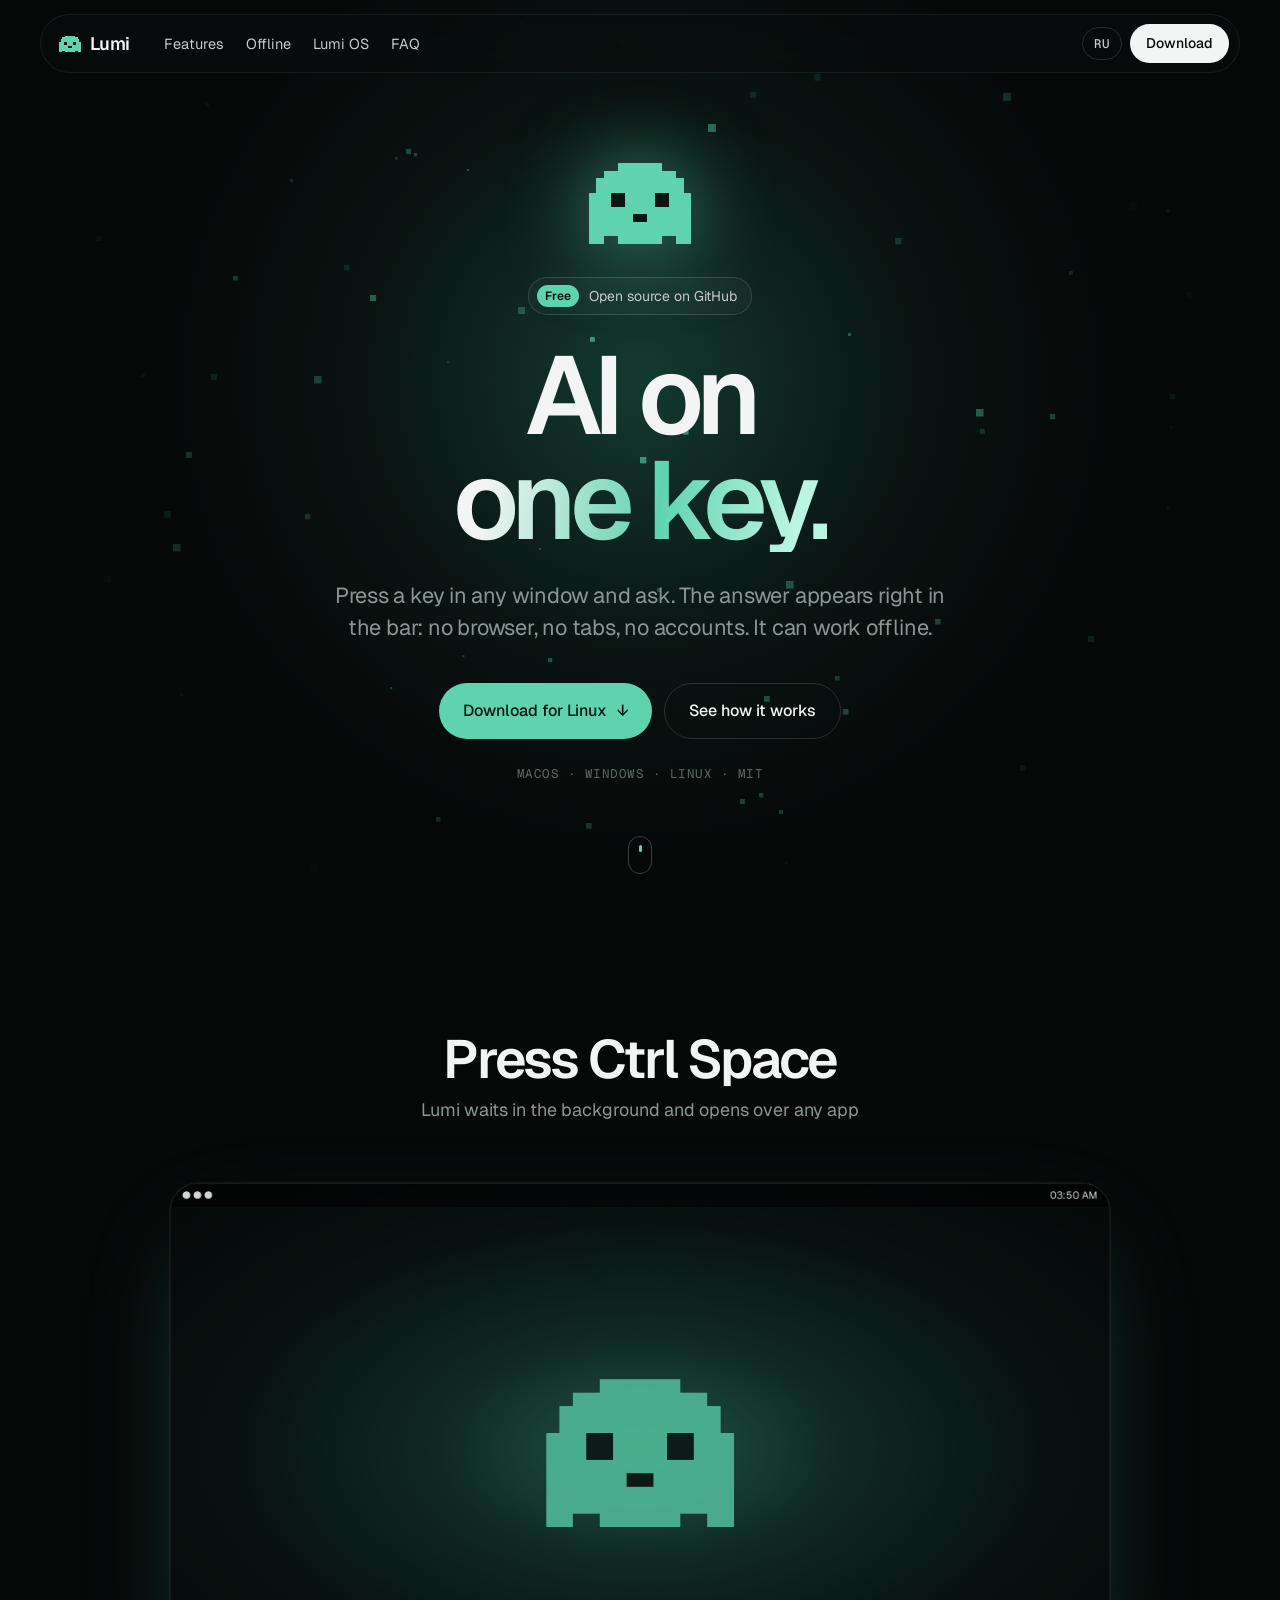
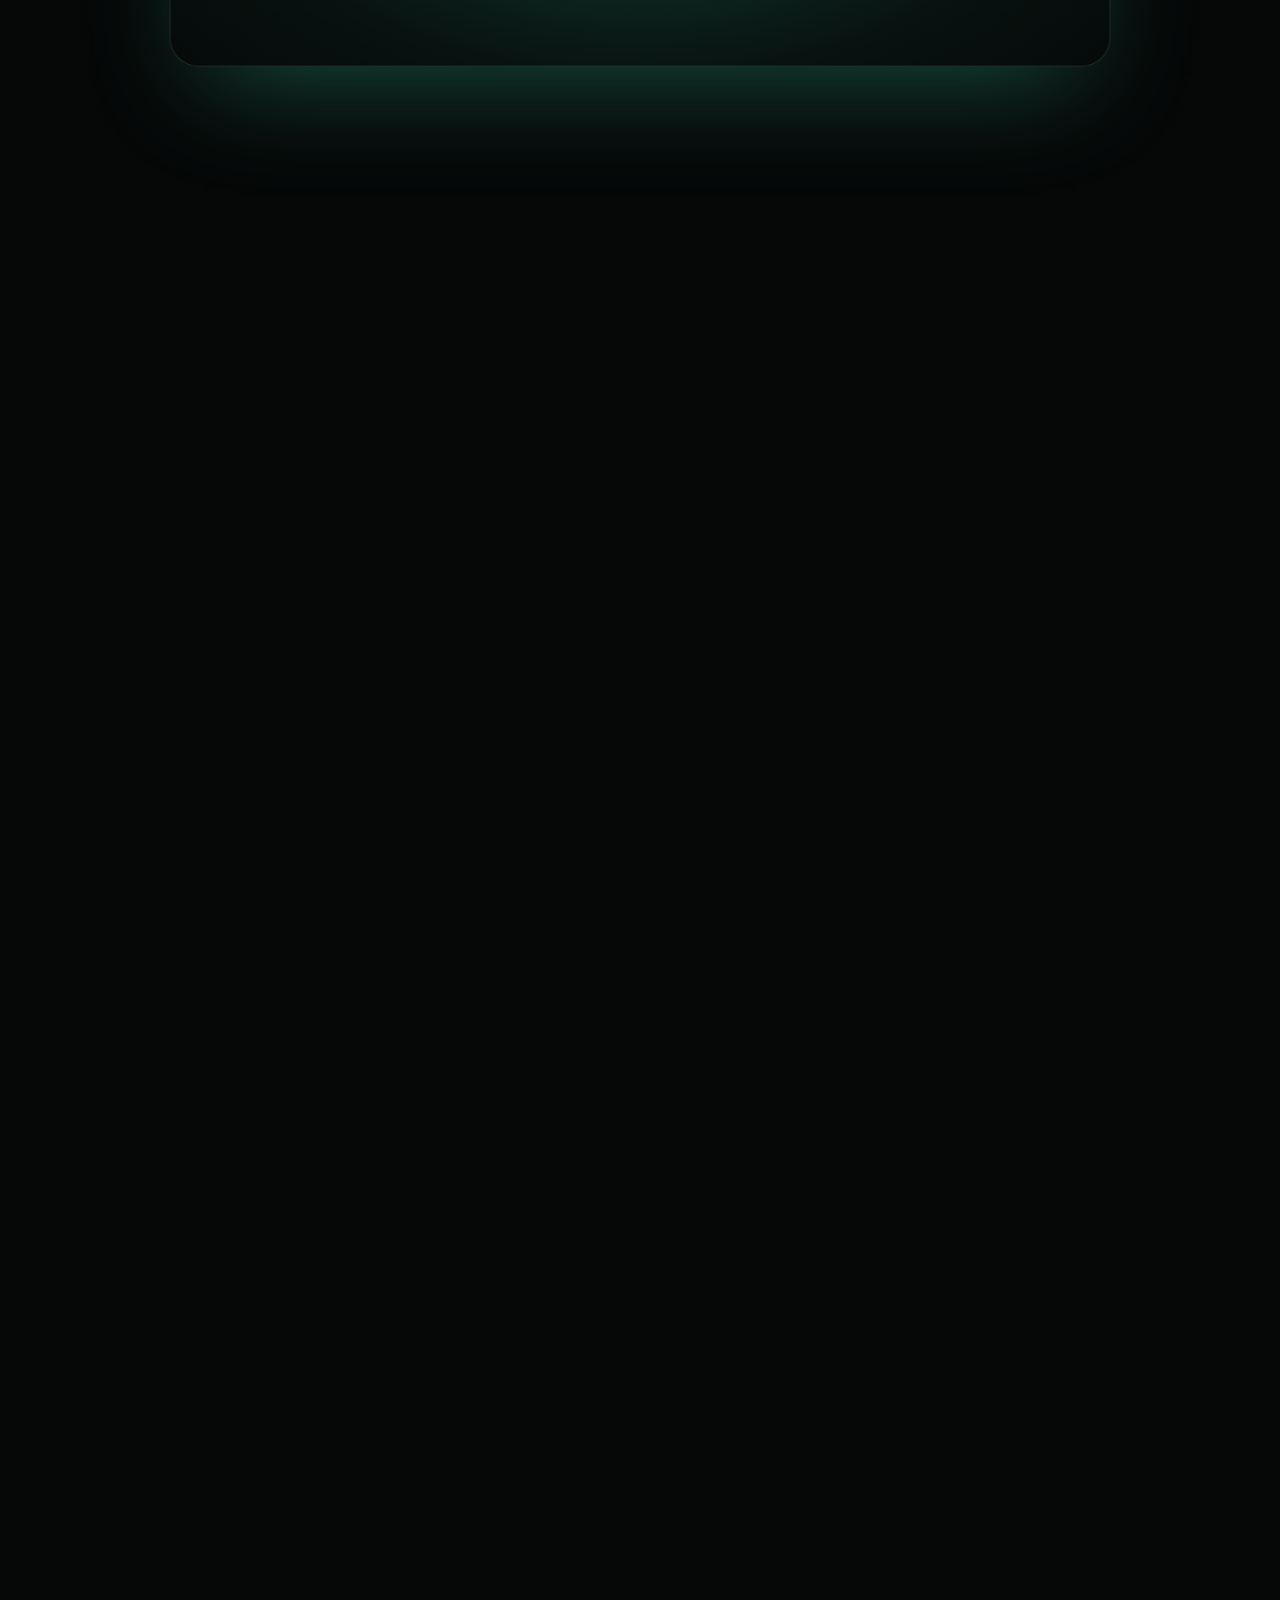
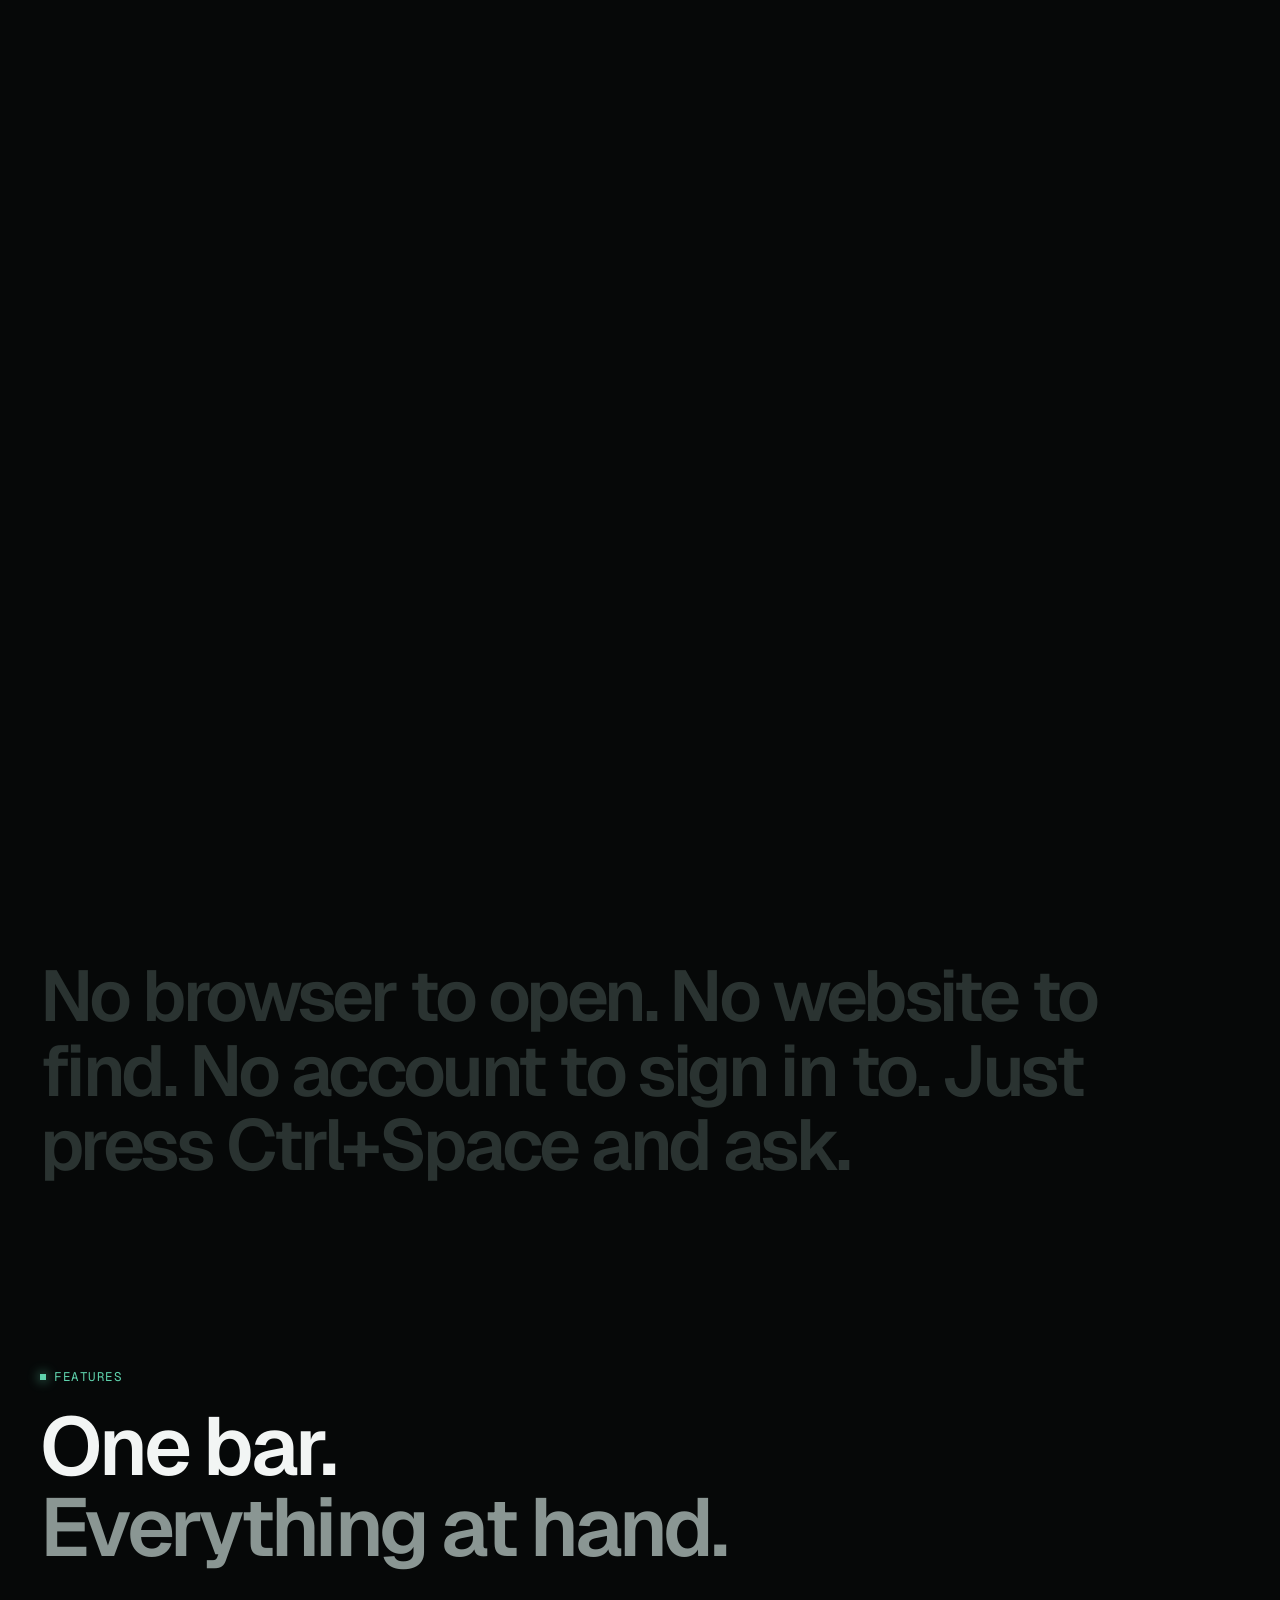
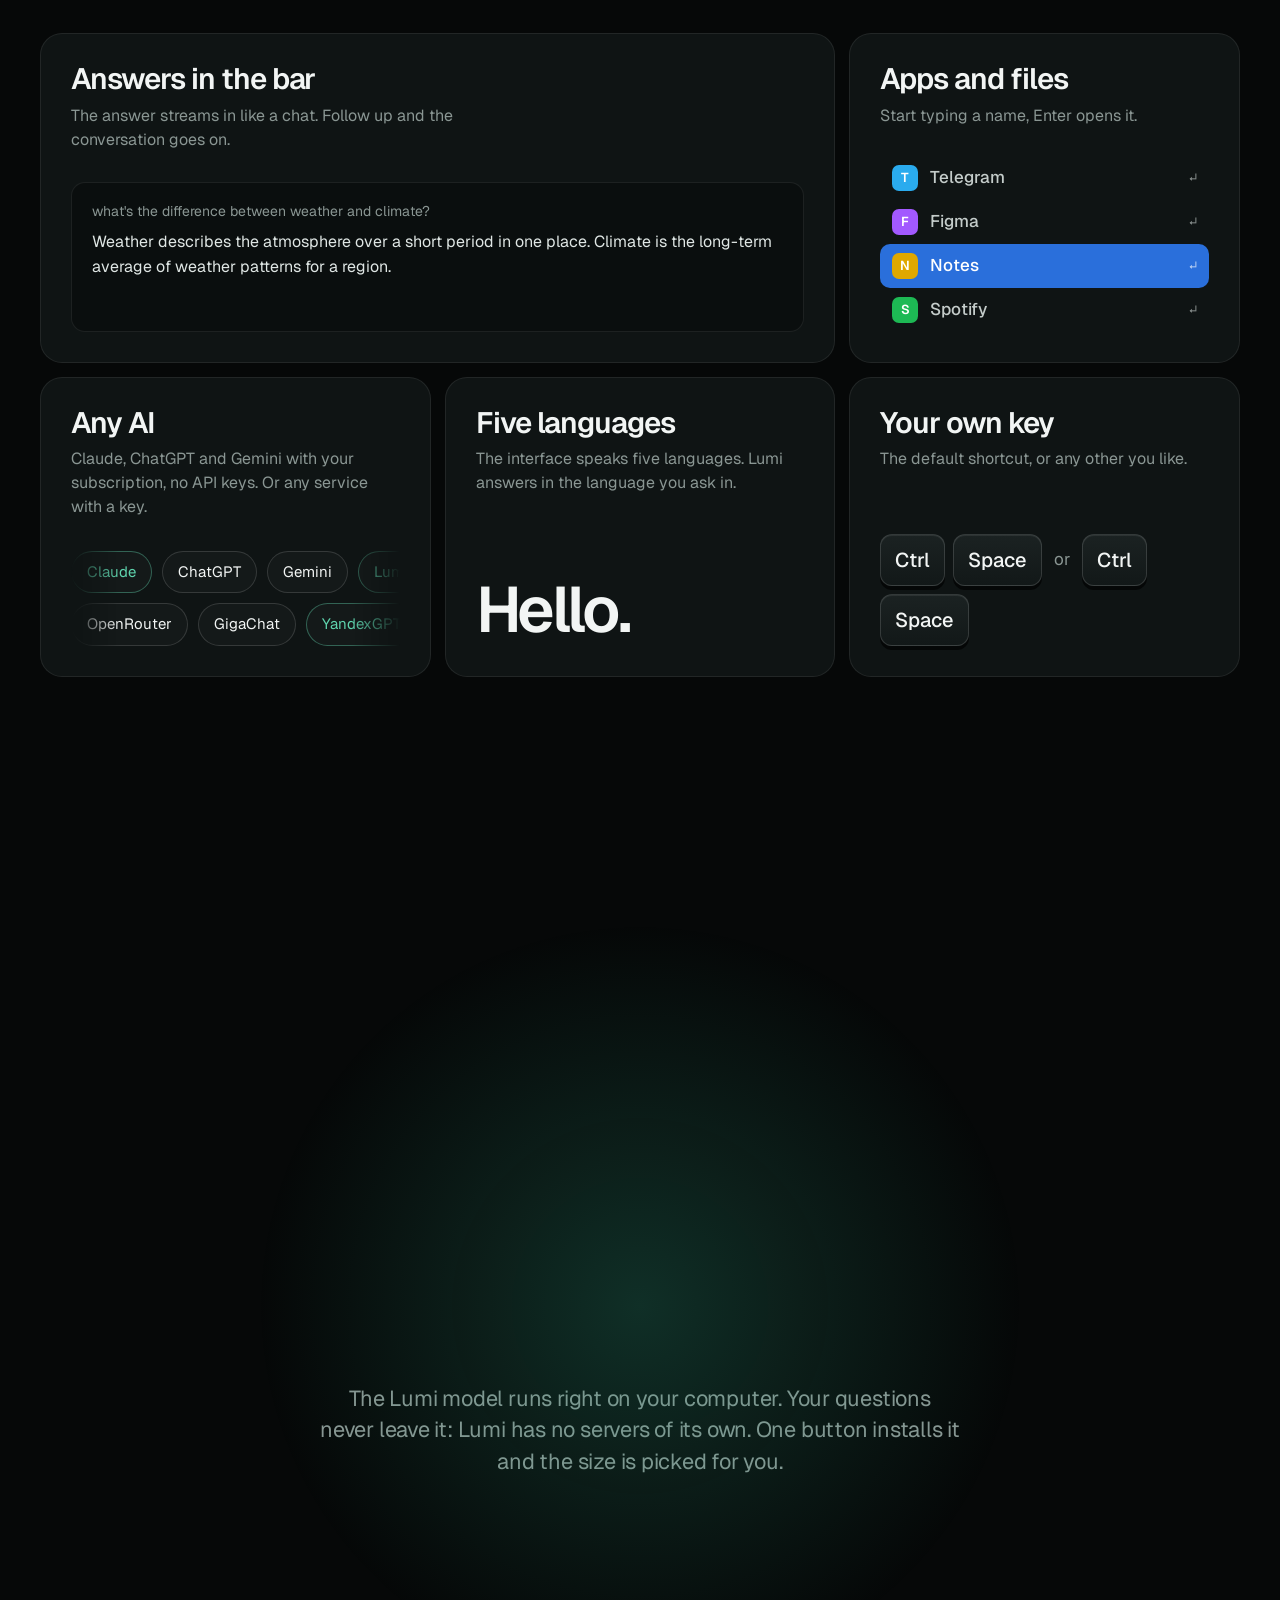
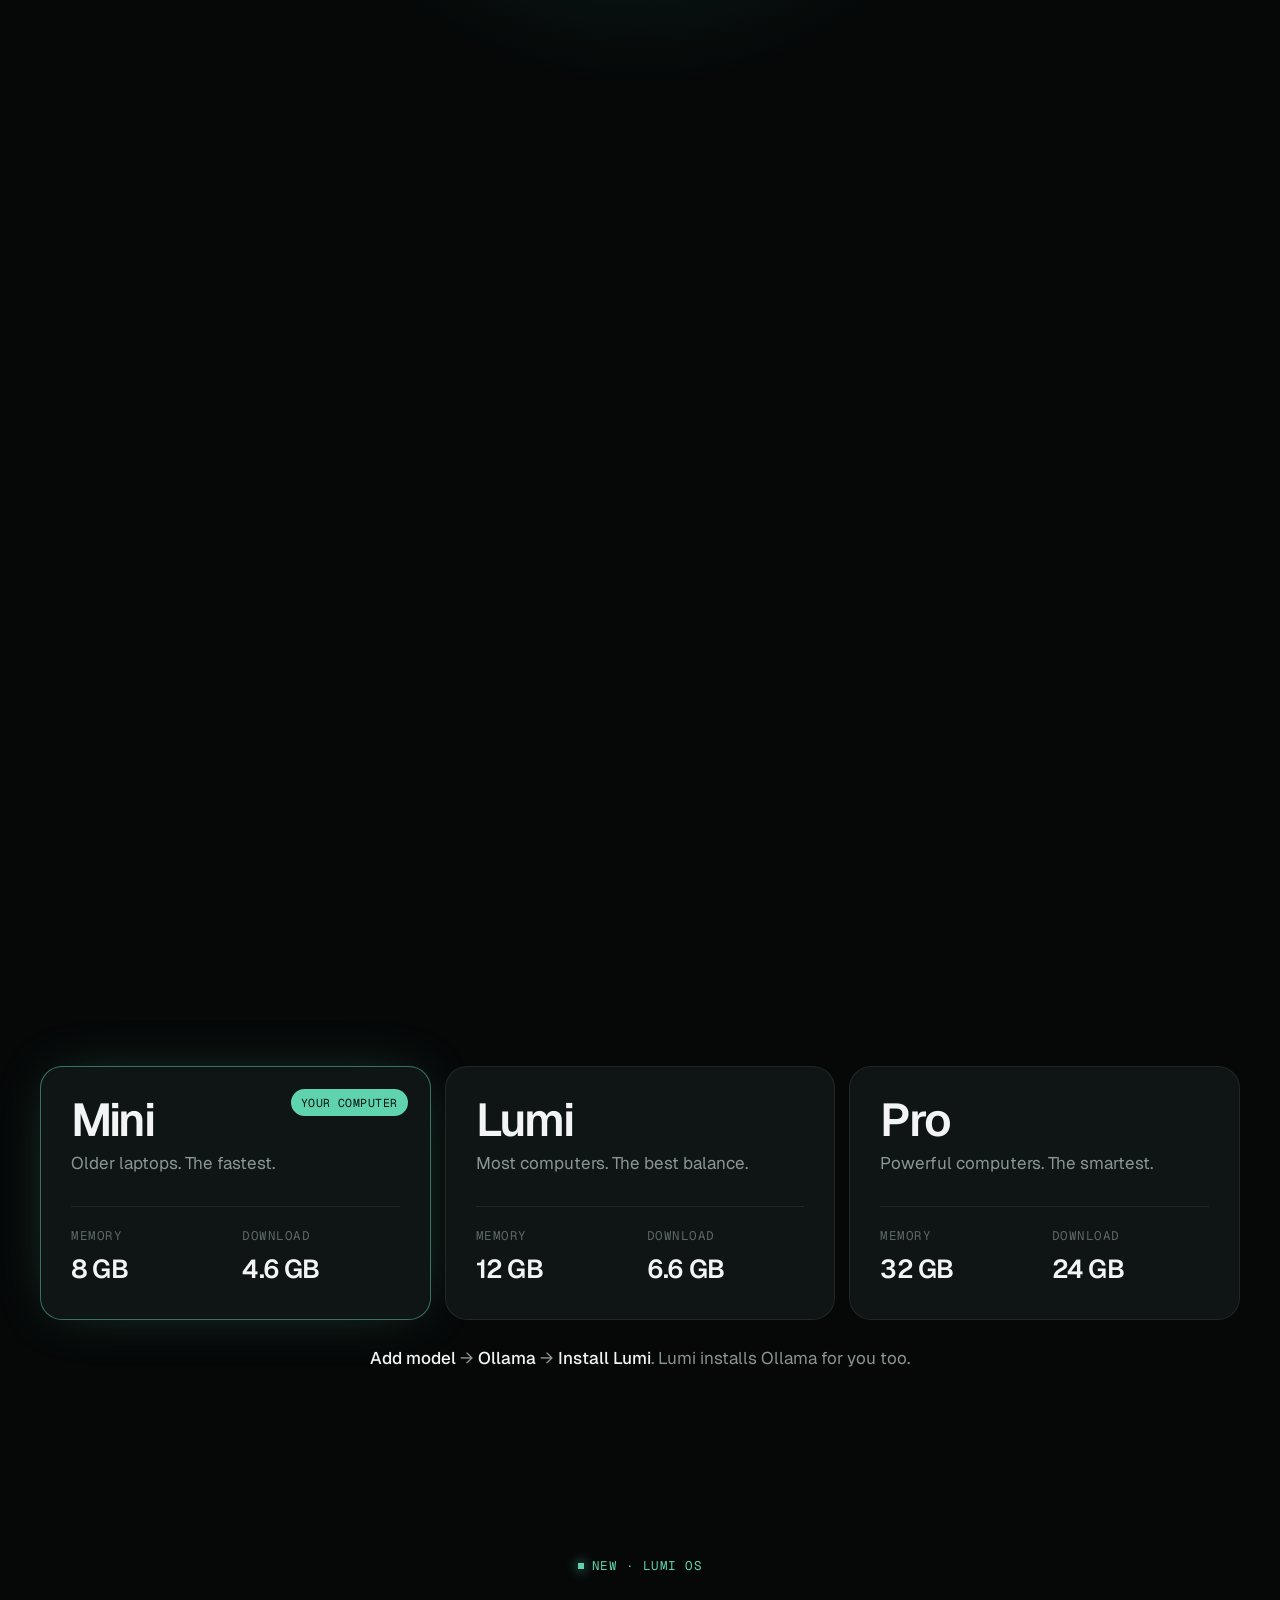
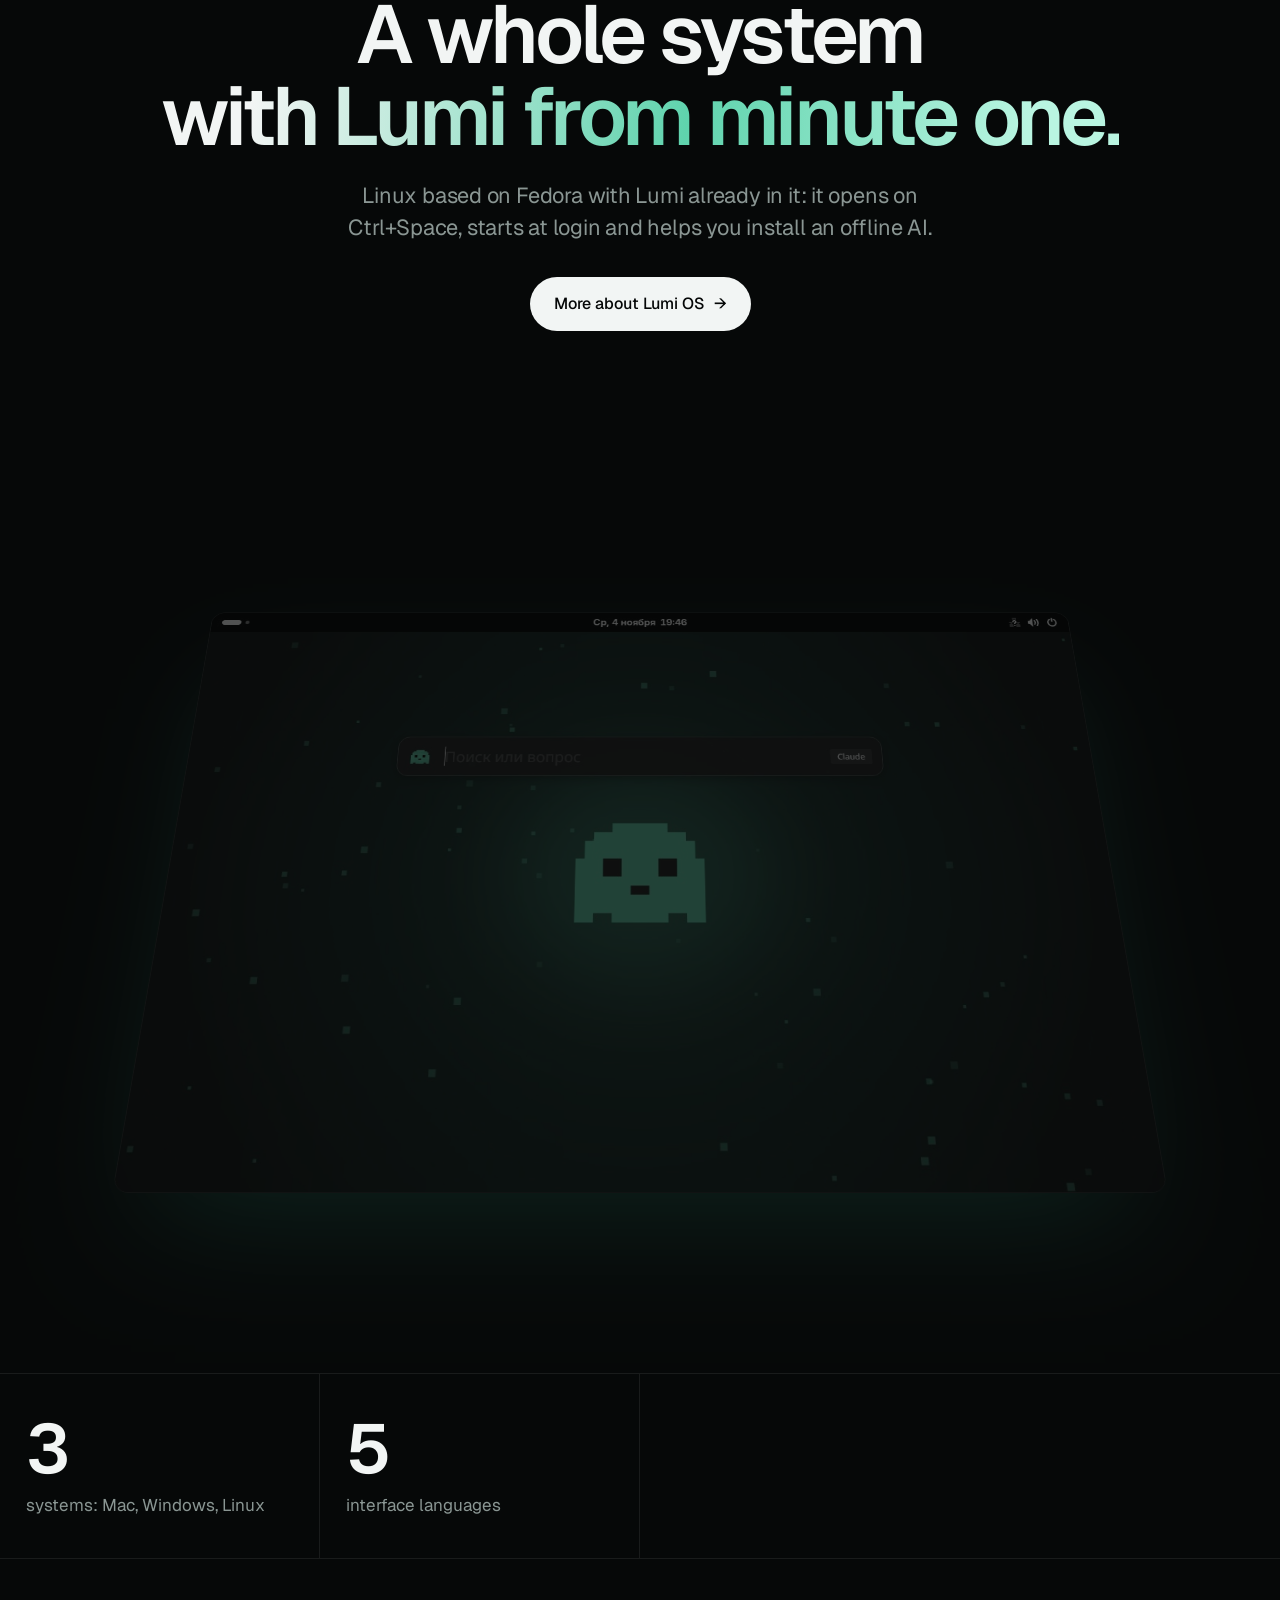
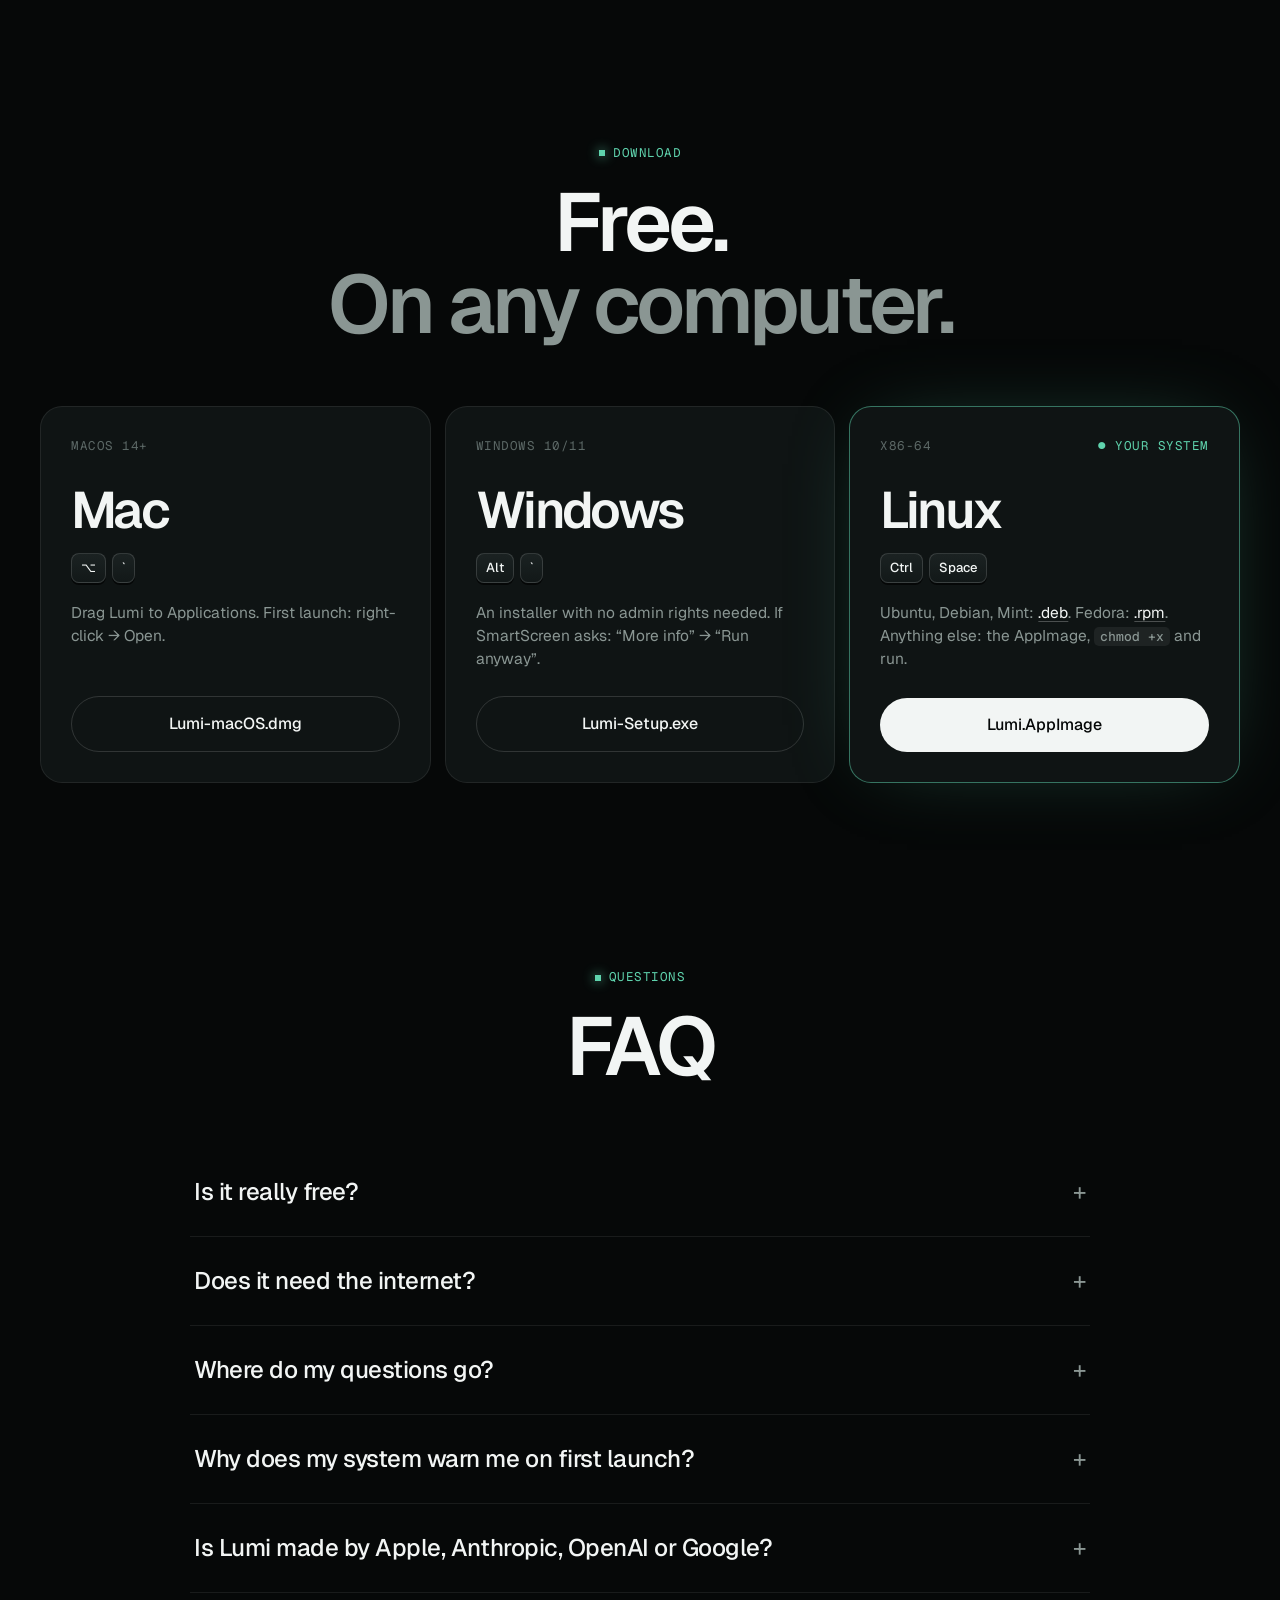
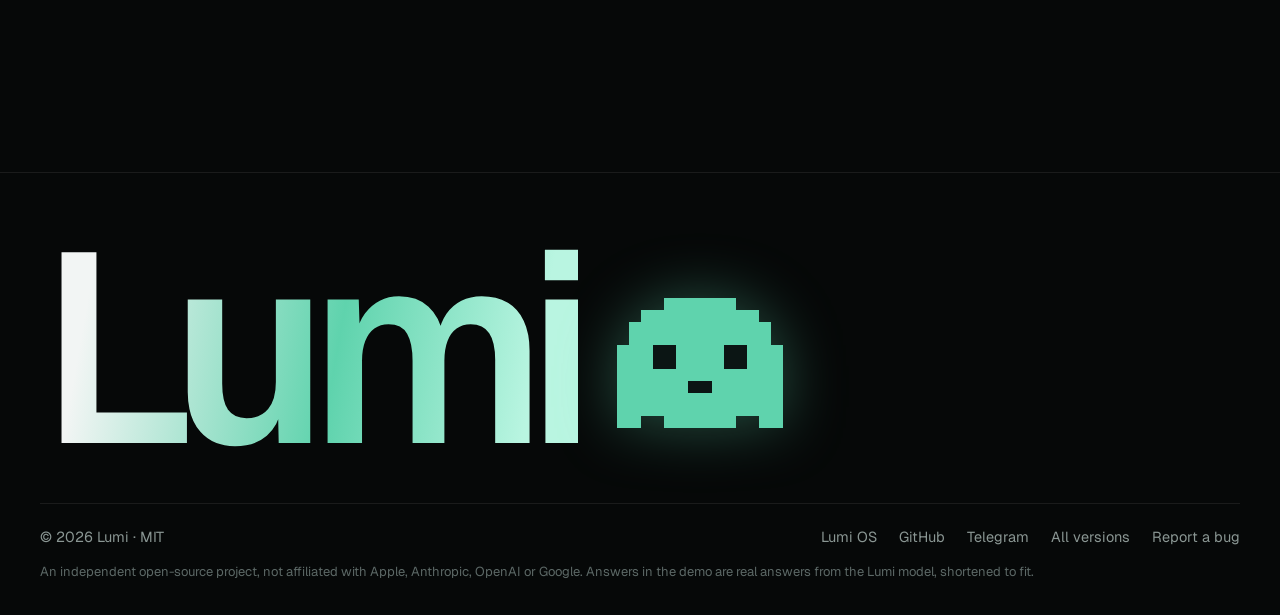
==== commit 4721e733: "Site: rebuild with scroll animations and a Lumi OS page A dark page with a scroll-driven demo of the" ====
--- a/site/index.html
+++ b/site/index.html
@@ -10,409 +10,447 @@
 <meta property="og:image" content="https://alberts15.github.io/Lumi/og.png">
 <meta property="og:type" content="website">
 <meta name="twitter:card" content="summary_large_image">
-<meta name="theme-color" content="#f2f0eb">
+<meta name="theme-color" content="#060808">
 <link rel="icon" href="icon.png">
 <link rel="preconnect" href="https://fonts.googleapis.com">
 <link rel="preconnect" href="https://fonts.gstatic.com" crossorigin>
-<link href="https://fonts.googleapis.com/css2?family=Inter+Tight:wght@400;500;600;700;900&family=JetBrains+Mono:wght@500;700&display=swap" rel="stylesheet">
+<link href="https://fonts.googleapis.com/css2?family=Geist:wght@400;500;600&family=Geist+Mono:wght@500&display=swap" rel="stylesheet">
+<link rel="stylesheet" href="style.css">
 <style>
-:root { --paper: #f2f0eb; --paper2: #e9e6df; --ink: #111; --gray: #6a6862; --line: #111; --soft: #c9c5bc; --red: #ff3b1f; }
-* { box-sizing: border-box; }
-html { scroll-behavior: smooth; }
-body { margin: 0; background: var(--paper); color: var(--ink); font: 18px/1.45 "Inter Tight", "Helvetica Neue", Helvetica, Arial, sans-serif; -webkit-font-smoothing: antialiased; overflow-x: hidden; }
-a { color: inherit; }
-h1, h2, h3 { margin: 0; font-weight: 900; letter-spacing: -0.05em; line-height: .88; }
-.mono { font-family: "JetBrains Mono", ui-monospace, monospace; font-size: 13px; font-weight: 500; text-transform: uppercase; letter-spacing: .05em; }
-.pad { padding-left: 28px; padding-right: 28px; }
-.red { color: var(--red); }
-canvas.px { image-rendering: pixelated; }
-
-/* ---------- nav */
-nav { position: sticky; top: 0; z-index: 40; background: var(--paper); border-bottom: 2px solid var(--line); display: flex; align-items: center; gap: 28px; height: 58px; }
-nav .logo { font-weight: 900; font-size: 22px; letter-spacing: -0.04em; display: flex; gap: 10px; align-items: center; text-decoration: none; }
-nav .logo canvas { width: 24px; height: 22px; }
-nav .r { margin-left: auto; display: flex; gap: 26px; align-items: center; }
-nav .r a { text-decoration: none; }
-nav .r a:hover { color: var(--red); }
-nav .lang { background: none; border: 1px solid var(--line); border-radius: 0; font: inherit; padding: 3px 7px; cursor: pointer; color: var(--ink); }
-nav .get { background: var(--ink); color: var(--paper) !important; padding: 8px 14px; }
-nav .get:hover { background: var(--red); }
-@media (max-width: 760px) { nav .hide-sm { display: none; } }
-
 /* ---------- hero */
-.meta { display: flex; justify-content: space-between; gap: 16px; padding-top: 16px; padding-bottom: 16px; border-bottom: 1px solid var(--line); flex-wrap: wrap; }
-.hero h1 { font-size: clamp(68px, 15vw, 236px); margin: 34px 0 30px; }
-.hero h1 .w { display: inline-block; opacity: 0; transform: translateY(40%); animation: rise .9s cubic-bezier(.2,.8,.2,1) forwards; }
-@keyframes rise { to { opacity: 1; transform: none; } }
-.hero-low { display: grid; grid-template-columns: 6fr 2fr 4fr; gap: 0; border-top: 1px solid var(--line); }
-@media (max-width: 860px) { .hero-low { grid-template-columns: 1fr; } }
-.hero-low .lead { font-size: clamp(22px, 2.4vw, 31px); line-height: 1.14; font-weight: 500; letter-spacing: -0.025em; padding: 26px 28px 34px 0; }
-.hero-low .ctas { grid-column: 3; display: flex; flex-direction: column; gap: 10px; padding: 26px 0 34px; justify-content: flex-end; }
-@media (max-width: 860px) { .hero-low .ctas { grid-column: 1; padding-top: 0; } }
-.btn { display: flex; justify-content: space-between; align-items: center; gap: 16px; background: var(--ink); color: var(--paper); text-decoration: none; padding: 19px 20px; font-weight: 700; font-size: 18px; transition: background .15s; }
-.btn::after { content: "→"; transition: transform .2s; }
-.btn:hover::after { transform: translateX(5px); }
-.btn.accent { background: var(--red); color: #fff; }
-.btn.accent:hover { background: var(--ink); }
-.btn .os { font-weight: 500; opacity: .8; margin-left: 6px; }
-
-/* the demo: a plain bordered bar on the grid */
-.demo { border-top: 2px solid var(--line); border-bottom: 2px solid var(--line); display: grid; grid-template-columns: 2fr 10fr; }
-@media (max-width: 860px) { .demo { grid-template-columns: 1fr; } }
-.demo .side { border-right: 1px solid var(--line); padding: 22px 28px; display: flex; flex-direction: column; justify-content: space-between; gap: 20px; }
-@media (max-width: 860px) { .demo .side { border-right: 0; border-bottom: 1px solid var(--line); flex-direction: row; align-items: center; } }
-.keys { display: flex; gap: 6px; }
-kbd { display: inline-block; min-width: 46px; padding: 9px 11px; text-align: center; border: 2px solid var(--ink); background: var(--paper); font: 700 17px "Inter Tight", sans-serif; box-shadow: 4px 4px 0 var(--ink); transition: transform .08s, box-shadow .08s, background .08s, color .08s; }
-kbd.down { transform: translate(4px, 4px); box-shadow: 0 0 0 var(--ink); background: var(--red); color: #fff; border-color: var(--red); }
-.demo .main { padding: 26px 28px 30px; min-height: 290px; }
-.bar { border: 2px solid var(--ink); background: #fbfaf7; opacity: .25; transition: opacity .25s; }
-.bar.open { opacity: 1; }
-.bar .input { display: flex; align-items: center; gap: 14px; padding: 16px 18px; font-size: clamp(18px, 2.4vw, 28px); font-weight: 500; letter-spacing: -0.02em; }
-.bar .input canvas { width: 30px; height: 28px; flex: none; }
-.bar .typed { flex: 1; min-height: 1.3em; white-space: nowrap; overflow: hidden; text-overflow: ellipsis; }
-.ph { color: #a8a49b; }
-.caret { display: inline-block; width: 3px; height: 1em; background: var(--red); vertical-align: -0.1em; margin-left: 2px; animation: blink 1s steps(1) infinite; }
-@keyframes blink { 50% { opacity: 0; } }
-.bar .model { padding: 4px 8px; border: 1px solid var(--ink); }
-.bar .answer { display: none; border-top: 1px solid var(--ink); padding: 16px 18px 20px; font-size: clamp(17px, 1.8vw, 21px); line-height: 1.4; }
-.bar .answer.show { display: block; }
-.bar .answer .q { margin-bottom: 6px; color: var(--gray); }
-
-/* ---------- numbers under the demo */
-.stats { display: grid; grid-template-columns: repeat(4, 1fr); border-bottom: 2px solid var(--line); }
-@media (max-width: 860px) { .stats { grid-template-columns: 1fr 1fr; } }
-.stats > div { padding: 22px 28px; border-right: 1px solid var(--line); }
-.stats > div:last-child { border-right: 0; }
-@media (max-width: 860px) { .stats > div:nth-child(2n) { border-right: 0; } .stats > div:nth-child(-n+2) { border-bottom: 1px solid var(--line); } }
-.stats b { display: block; font-size: clamp(40px, 5vw, 68px); font-weight: 900; letter-spacing: -0.05em; line-height: 1; }
-.stats span { color: var(--gray); }
-.stats .live[hidden] { display: none; }
-
-/* ---------- three steps */
-.steps { display: grid; grid-template-columns: repeat(3, 1fr); border-bottom: 2px solid var(--line); }
-@media (max-width: 860px) { .steps { grid-template-columns: 1fr; } }
-.step { padding: 34px 28px 40px; border-right: 1px solid var(--line); }
-.step:last-child { border-right: 0; }
-@media (max-width: 860px) { .step { border-right: 0; border-bottom: 1px solid var(--line); } }
-.step .n { font-weight: 900; font-size: clamp(56px, 6vw, 96px); letter-spacing: -0.05em; color: var(--red); line-height: .9; }
-.step h3 { font-size: clamp(28px, 3vw, 44px); margin-top: 18px; }
-.step p { margin: 12px 0 0; font-size: 19px; color: #3d3b37; max-width: 380px; }
+.hero { position: relative; min-height: 100svh; display: grid; place-items: center; text-align: center; padding: 120px 20px 80px; overflow: hidden; }
+.hero::before { content: ""; position: absolute; left: 50%; top: 42%; width: 1100px; height: 1100px; transform: translate(-50%, -50%); pointer-events: none;
+  background: radial-gradient(circle, rgba(47, 164, 131, .32), rgba(47, 164, 131, .08) 35%, transparent 62%); }
+.hero canvas.pixels { position: absolute; inset: 0; width: 100%; height: 100%; pointer-events: none; mask-image: radial-gradient(circle at 50% 45%, #000 20%, transparent 75%); }
+.hero .inner { position: relative; display: flex; flex-direction: column; align-items: center; }
+.hero .big-ghost { width: clamp(84px, 8vw, 120px); height: auto; aspect-ratio: 14 / 13; filter: drop-shadow(0 0 40px rgba(95, 211, 173, .55)); animation: float 5s ease-in-out infinite; margin-bottom: 26px; }
+@keyframes float { 50% { transform: translateY(-12px); } }
+.hero h1 { font-size: clamp(52px, 8.6vw, 128px); margin-top: 28px; letter-spacing: -0.06em; line-height: .95; }
+.hero .sub { margin-top: 28px; }
+.hero .ctas { display: flex; gap: 12px; margin-top: 40px; flex-wrap: wrap; justify-content: center; }
+.hero .plats { margin-top: 26px; color: var(--dim); }
+.hero .fade-in { opacity: 0; animation: fadein 1s var(--ease) forwards; }
+@keyframes fadein { from { opacity: 0; transform: translateY(14px); } to { opacity: 1; transform: none; } }
+.cue { position: absolute; bottom: 26px; left: 50%; transform: translateX(-50%); width: 24px; height: 38px; border: 1.5px solid #ffffff38; border-radius: 12px; }
+.cue::after { content: ""; position: absolute; left: 50%; top: 8px; width: 3px; height: 7px; margin-left: -1.5px; border-radius: 2px; background: var(--teal); animation: cue 1.8s ease-in-out infinite; }
+@keyframes cue { 0% { opacity: 0; transform: translateY(0); } 30% { opacity: 1; } 100% { opacity: 0; transform: translateY(12px); } }
+
+/* ---------- the scroll scene: the screen grows, keys press, the question types, the answer streams */
+.scene { height: 520vh; }
+.scene .sticky { position: sticky; top: 0; height: 100svh; padding-top: 64px; display: flex; flex-direction: column; align-items: center; justify-content: center; gap: 30px; overflow: hidden; }
+.captions { position: relative; height: 92px; width: min(900px, 100% - 40px); text-align: center; }
+.captions > div { position: absolute; inset: 0; opacity: 0; transform: translateY(16px); transition: opacity .5s var(--ease), transform .5s var(--ease); }
+.captions > div.on { opacity: 1; transform: none; }
+.captions h3 { font-size: clamp(28px, 4.2vw, 54px); }
+.captions p { color: var(--mute); margin-top: 10px; font-size: clamp(15px, 1.4vw, 18px); }
+.screen { position: relative; width: min(1120px, 100% - 32px); aspect-ratio: 16 / 10; max-height: 64svh; border-radius: 28px; overflow: hidden; transform-origin: 50% 30%;
+  background: radial-gradient(ellipse at 50% 55%, #1f5546 0%, #0f2a23 30%, #081210 62%, #050808 100%); border: 1px solid var(--line2);
+  box-shadow: 0 50px 120px -40px rgba(47, 164, 131, .45); will-change: transform; }
+.screen canvas.pixels { position: absolute; inset: 0; width: 100%; height: 100%; }
+.screen .wall { position: absolute; left: 50%; top: 56%; width: 20%; aspect-ratio: 14 / 13; transform: translate(-50%, -50%); opacity: .9; }
+.screen .menubar { position: absolute; top: 0; left: 0; right: 0; height: 28px; background: #0009; display: flex; align-items: center; justify-content: space-between; padding: 0 14px; font-size: 12px; color: #cfd6d4; }
+.screen .keys { position: absolute; z-index: 2; left: 50%; top: 30%; transform: translate(-50%, -50%); display: flex; gap: 10px; transition: opacity .3s; }
+.screen .bar-wrap { position: absolute; z-index: 2; left: 50%; top: 22%; width: min(640px, 80%); transform: translateX(-50%); }
+.screen .lbar { opacity: 0; transform: translateY(18px) scale(.96); }
+.screen .lbar .ans { display: none; }
+.screen .lbar.answered .ans { display: block; }
+.screen .note { position: absolute; left: 0; right: 0; bottom: 14px; text-align: center; color: #cfd6d4; opacity: 0; transition: opacity .4s; }
+.screen .note.on { opacity: .8; }
+.wifi { display: inline-flex; align-items: center; gap: 7px; }
+.wifi svg { width: 14px; height: 14px; }
+@media (max-width: 700px) { .scene { height: 420vh; } .screen { aspect-ratio: 3 / 4; max-height: 62svh; } .screen .bar-wrap { top: 16%; width: 90%; } .screen .wall { width: 36%; top: 64%; } .captions { height: 110px; } }
 
 /* ---------- statement */
-.statement { padding-top: 120px; padding-bottom: 120px; border-bottom: 2px solid var(--line); }
-.statement p { margin: 0; font-size: clamp(38px, 6vw, 88px); font-weight: 900; letter-spacing: -0.05em; line-height: .95; max-width: 1300px; }
-.statement .w { color: var(--soft); transition: color .2s; }
-.statement .w.on { color: var(--ink); }
-.statement .w.key.on { color: var(--red); }
-
-/* ---------- numbered features */
-.sec-head { display: grid; grid-template-columns: 2fr 10fr; border-bottom: 1px solid var(--line); padding-top: 18px; padding-bottom: 18px; }
-@media (max-width: 860px) { .sec-head { grid-template-columns: 1fr; gap: 8px; } }
-.sec-title { padding-top: 60px; padding-bottom: 40px; border-bottom: 1px solid var(--line); }
-.sec-title h2 { font-size: clamp(54px, 9vw, 140px); }
-.row { display: grid; grid-template-columns: 2fr 5fr 5fr; border-bottom: 1px solid var(--line); padding-top: 30px; padding-bottom: 30px; align-items: start; gap: 0; }
-@media (max-width: 860px) { .row { grid-template-columns: 60px 1fr; gap: 14px 0; } .row .ex { grid-column: 1 / -1; } }
-.row .n { font-weight: 900; font-size: clamp(40px, 5vw, 64px); letter-spacing: -0.05em; color: var(--red); line-height: .9; }
-.row h3 { font-size: clamp(34px, 4.4vw, 64px); }
-.row p { margin: 14px 0 0; font-size: 19px; color: #3d3b37; max-width: 440px; }
-.row .ex { border: 2px solid var(--ink); background: #fbfaf7; padding: 18px 20px; min-height: 150px; font-size: 18px; }
-.ex .q { color: var(--gray); margin-bottom: 8px; }
-.ex .app { display: flex; align-items: center; gap: 12px; padding: 7px 10px; font-weight: 600; transition: background .2s, color .2s; }
-.ex .app.sel { background: var(--ink); color: var(--paper); }
-.ex .app i { width: 12px; height: 12px; display: inline-block; }
-.chips { display: flex; flex-wrap: wrap; gap: 6px; }
-.chip { border: 1px solid var(--ink); padding: 6px 11px; font-weight: 600; font-size: 16px; transition: background .2s, color .2s; }
-.chip.on { background: var(--ink); color: var(--paper); }
-.hello { font-weight: 900; font-size: clamp(52px, 6vw, 84px); letter-spacing: -0.05em; line-height: 1; height: 1.05em; overflow: hidden; position: relative; }
-.hello span { position: absolute; left: 0; top: 0; transition: transform .55s cubic-bezier(.7,0,.2,1); }
-.ex .keys { flex-wrap: wrap; align-items: center; font-weight: 700; }
-
-/* ---------- offline */
-.offline { background: var(--ink); color: var(--paper); }
-.offline .sec-head, .offline .sec-title, .offline .trow { border-color: #3a3936; }
-.offline .lead { font-size: clamp(22px, 2.4vw, 31px); font-weight: 500; line-height: 1.15; letter-spacing: -0.025em; max-width: 820px; padding-top: 30px; padding-bottom: 40px; border-bottom: 1px solid #3a3936; }
-.trow { display: grid; grid-template-columns: 2fr 4fr 2fr 4fr; border-bottom: 1px solid #3a3936; padding-top: 22px; padding-bottom: 22px; align-items: baseline; transition: background .2s; }
-@media (max-width: 860px) { .trow { grid-template-columns: 1fr 1fr; gap: 6px; } }
-.trow.headrow { color: #8d8a83; padding-top: 14px; padding-bottom: 14px; }
-.trow .nm { font-size: clamp(30px, 3.4vw, 46px); font-weight: 900; letter-spacing: -0.05em; }
-.trow .gb { font-size: clamp(30px, 3.4vw, 46px); font-weight: 900; letter-spacing: -0.05em; }
-.trow .d { color: #b9b5ac; font-size: 18px; }
-.trow.rec { background: var(--red); color: #fff; }
-.trow.rec .d { color: #fff; }
-.trow .tag { display: none; }
-.trow.rec .tag { display: inline-block; margin-left: 10px; vertical-align: middle; }
-.howto { padding-top: 30px; padding-bottom: 50px; color: #b9b5ac; font-size: 19px; }
-.howto b { color: var(--paper); font-weight: 600; }
-.ghostbig { display: block; width: 120px; height: 112px; margin-top: 40px; }
+.statement p { font-size: clamp(34px, 5.6vw, 80px); font-weight: 600; letter-spacing: -0.05em; line-height: 1.04; max-width: 1150px; }
+.statement .w { color: #2a3331; transition: color .25s; }
+.statement .w.on { color: var(--text); }
+.statement .w.key.on { color: var(--teal); text-shadow: 0 0 40px var(--glow); }
+
+/* ---------- bento */
+.bento { display: grid; grid-template-columns: repeat(6, 1fr); gap: 14px; margin-top: 64px; }
+.bento .card { padding: 30px; min-height: 300px; display: flex; flex-direction: column; }
+.bento .s4 { grid-column: span 4; } .bento .s3 { grid-column: span 3; } .bento .s2 { grid-column: span 2; }
+@media (max-width: 960px) { .bento { grid-template-columns: 1fr 1fr; } .bento .s4, .bento .s3 { grid-column: span 2; } .bento .s2 { grid-column: span 1; } }
+@media (max-width: 620px) { .bento { grid-template-columns: 1fr; } .bento .s2 { grid-column: span 1; } }
+.bento h3 { font-size: clamp(24px, 2.3vw, 32px); letter-spacing: -0.035em; }
+.bento .card > p { color: var(--mute); margin-top: 10px; font-size: 16px; max-width: 440px; }
+.bento .demo { margin-top: auto; padding-top: 28px; }
+.stream { border-radius: 14px; background: #0a0e0e; border: 1px solid var(--line); padding: 18px 20px; min-height: 150px; font-size: 16px; line-height: 1.55; color: #dfe6e4; }
+.stream .q { color: var(--mute); margin-bottom: 8px; font-size: 14px; }
+.apps .app { display: flex; align-items: center; gap: 12px; padding: 9px 12px; border-radius: 10px; font-weight: 500; transition: background .25s, color .25s; color: #c4ccca; }
+.apps .app.sel { background: #2a6fdb; color: #fff; }
+.apps .app i { width: 26px; height: 26px; border-radius: 7px; display: inline-grid; place-items: center; font-style: normal; font-size: 13px; color: #fff; font-weight: 600; }
+.apps .app small { margin-left: auto; opacity: .6; font-size: 12px; }
+.marquee { overflow: hidden; mask-image: linear-gradient(90deg, transparent, #000 15%, #000 85%, transparent); display: grid; gap: 10px; }
+.marquee .track { display: flex; gap: 10px; width: max-content; animation: slide 26s linear infinite; }
+.marquee .track.rev { animation-direction: reverse; animation-duration: 32s; }
+@keyframes slide { to { transform: translateX(-50%); } }
+.chip { padding: 9px 15px; border-radius: 999px; border: 1px solid var(--line2); background: #ffffff06; font-size: 15px; white-space: nowrap; }
+.chip.t { border-color: #5fd3ad66; color: var(--teal); }
+.hello { font-size: clamp(46px, 5vw, 70px); font-weight: 600; letter-spacing: -0.05em; height: 1.1em; overflow: hidden; position: relative; line-height: 1.1; }
+.hello span { position: absolute; left: 0; top: 0; transition: transform .6s cubic-bezier(.7, 0, .2, 1); }
+.keyshow { display: flex; align-items: center; gap: 8px; flex-wrap: wrap; color: var(--mute); }
+.offmini { display: flex; align-items: center; gap: 14px; }
+.offmini .sw { width: 54px; height: 32px; border-radius: 99px; background: #2a3331; position: relative; flex: none; }
+.offmini .sw::after { content: ""; position: absolute; top: 3px; left: 3px; width: 26px; height: 26px; border-radius: 50%; background: #8a9693; }
+
+/* ---------- offline: the headline zooms in from huge */
+.zoom { height: 200vh; }
+.zoom .sticky { position: sticky; top: 0; height: 100svh; display: grid; place-items: center; text-align: center; overflow: hidden; }
+.zoom h2 { font-size: clamp(52px, 9vw, 140px); letter-spacing: -0.06em; will-change: transform; line-height: .98; }
+.zoom .lead { opacity: 0; transform: translateY(20px); transition: opacity .6s var(--ease), transform .6s var(--ease); }
+.zoom .lead.on { opacity: 1; transform: none; }
+.zoom .glow { position: absolute; width: 900px; height: 900px; border-radius: 50%; background: radial-gradient(circle, rgba(47, 164, 131, .25), transparent 60%); pointer-events: none; }
+.models { display: grid; grid-template-columns: repeat(3, 1fr); gap: 14px; margin-top: 10px; }
+@media (max-width: 860px) { .models { grid-template-columns: 1fr; } }
+.model { padding: 30px; }
+.model .tag { position: absolute; top: 22px; right: 22px; padding: 5px 10px; border-radius: 999px; background: var(--teal); color: #03140f; font-size: 11.5px; display: none; }
+.model.rec { border-color: #5fd3ad80; box-shadow: 0 0 60px -20px var(--glow); }
+.model.rec .tag { display: block; }
+.model h3 { font-size: 46px; letter-spacing: -0.05em; }
+.model p { color: var(--mute); margin-top: 8px; }
+.model dl { display: grid; grid-template-columns: 1fr 1fr; gap: 14px; margin: 30px 0 0; padding-top: 20px; border-top: 1px solid var(--line); }
+.model dt { color: var(--dim); }
+.model dd { margin: 4px 0 0; font-size: 26px; font-weight: 600; letter-spacing: -0.03em; }
+.howto { margin-top: 26px; color: var(--mute); text-align: center; }
+.howto b { color: var(--text); font-weight: 500; }
+
+/* ---------- Lumi OS teaser: the screenshot tilts flat as it scrolls in */
+.osx { overflow: hidden; }
+.osx .persp { perspective: 1400px; margin-top: 60px; }
+.osx .shot { border-radius: 18px; overflow: hidden; border: 1px solid var(--line2); transform-origin: 50% 100%; will-change: transform; box-shadow: 0 60px 140px -50px rgba(47, 164, 131, .6); }
+.osx .new { display: inline-flex; gap: 8px; align-items: center; }
+.osx .ctas { margin-top: 34px; display: flex; gap: 12px; justify-content: center; flex-wrap: wrap; }
+
+/* ---------- numbers */
+.nums { display: grid; grid-template-columns: repeat(4, 1fr); border-top: 1px solid var(--line); border-bottom: 1px solid var(--line); }
+@media (max-width: 860px) { .nums { grid-template-columns: 1fr 1fr; } }
+.nums > div { padding: 40px 26px; border-right: 1px solid var(--line); }
+.nums > div:last-child { border-right: 0; }
+@media (max-width: 860px) { .nums > div:nth-child(2n) { border-right: 0; } .nums > div:nth-child(-n+2) { border-bottom: 1px solid var(--line); } }
+.nums b { display: block; font-size: clamp(44px, 5.4vw, 76px); font-weight: 600; letter-spacing: -0.055em; line-height: 1; }
+.nums span { color: var(--mute); display: block; margin-top: 10px; }
 
 /* ---------- download */
-.plats { display: grid; grid-template-columns: repeat(3, 1fr); border-bottom: 2px solid var(--line); }
-@media (max-width: 860px) { .plats { grid-template-columns: 1fr; } }
-.plat { padding: 30px 28px 28px; border-right: 1px solid var(--line); display: flex; flex-direction: column; min-height: 380px; }
-.plat:last-child { border-right: 0; }
-@media (max-width: 860px) { .plat { border-right: 0; border-bottom: 1px solid var(--line); min-height: 0; } }
-.plat .top { display: flex; justify-content: space-between; }
-.plat .yours { color: var(--red); visibility: hidden; }
+.dl { display: grid; grid-template-columns: repeat(3, 1fr); gap: 14px; margin-top: 60px; }
+@media (max-width: 900px) { .dl { grid-template-columns: 1fr; } }
+.plat { padding: 30px; display: flex; flex-direction: column; min-height: 360px; }
+.plat .top { display: flex; justify-content: space-between; color: var(--dim); }
+.plat .yours { color: var(--teal); visibility: hidden; }
+.plat.mine { border-color: #5fd3ad80; box-shadow: 0 0 80px -30px var(--glow); }
 .plat.mine .yours { visibility: visible; }
-.plat h3 { font-size: clamp(48px, 5vw, 72px); margin-top: 26px; }
-.plat .hk { margin-top: 18px; display: flex; gap: 6px; align-items: center; }
-.plat .hk kbd { font-size: 14px; min-width: 0; padding: 5px 9px; box-shadow: 3px 3px 0 var(--ink); }
-.plat p { color: #3d3b37; font-size: 17px; margin: 18px 0 26px; max-width: 340px; }
-.plat p a { color: inherit; text-decoration: underline; text-underline-offset: 3px; }
-.plat .btn { margin-top: auto; }
-.plat:not(.mine) .btn { background: transparent; color: var(--ink); border: 2px solid var(--ink); }
-.plat:not(.mine) .btn:hover { background: var(--ink); color: var(--paper); }
-.plat.mine .btn { background: var(--red); color: #fff; }
-code { font: 500 14px "JetBrains Mono", monospace; background: var(--paper2); padding: 1px 5px; }
+.plat h3 { font-size: clamp(40px, 4vw, 56px); margin-top: 30px; letter-spacing: -0.05em; }
+.plat .hk { display: flex; gap: 6px; margin-top: 16px; }
+.plat p { color: var(--mute); margin: 18px 0 26px; font-size: 15.5px; }
+.plat p a { color: var(--text); text-decoration: underline; text-decoration-color: #ffffff40; text-underline-offset: 3px; }
+.plat p code { background: #ffffff10; padding: 1px 6px; border-radius: 5px; font-size: 13px; }
+.plat .btn { margin-top: auto; justify-content: center; }
+.plat:not(.mine) .btn { background: transparent; color: var(--text); border: 1px solid var(--line2); }
+.plat:not(.mine) .btn:hover { box-shadow: none; border-color: #ffffff50; }
 
 /* ---------- faq */
-details { border-bottom: 1px solid var(--line); }
-details summary { list-style: none; cursor: pointer; display: grid; grid-template-columns: 2fr 9fr 1fr; align-items: baseline; padding: 24px 28px; font-size: clamp(22px, 2.4vw, 32px); font-weight: 700; letter-spacing: -0.03em; }
-@media (max-width: 860px) { details summary { grid-template-columns: 40px 1fr 30px; } }
-details summary::-webkit-details-marker { display: none; }
-details summary::after { content: "+"; justify-self: end; font-weight: 400; transition: transform .25s; }
-details[open] summary::after { transform: rotate(45deg); color: var(--red); }
-details summary .n { color: var(--red); font-family: "JetBrains Mono", monospace; font-size: 14px; font-weight: 500; }
-details p { margin: 0; padding: 0 28px 28px; font-size: 19px; color: #3d3b37; max-width: 900px; margin-left: calc(2 / 12 * 100%); }
-@media (max-width: 860px) { details p { margin-left: 40px; } }
-
-/* ---------- footer */
-footer { border-top: 2px solid var(--line); }
-footer .big { font-size: clamp(80px, 22vw, 340px); font-weight: 900; letter-spacing: -0.07em; line-height: .8; padding-top: 40px; display: flex; align-items: flex-end; gap: 3vw; }
-footer .big canvas { width: clamp(70px, 14vw, 210px); height: auto; aspect-ratio: 14 / 13; margin-bottom: 1.5vw; }
-footer .bottom { display: flex; flex-wrap: wrap; gap: 10px 26px; padding-top: 20px; padding-bottom: 30px; border-top: 1px solid var(--line); margin-top: 30px; }
-footer .bottom .r { margin-left: auto; display: flex; gap: 22px; flex-wrap: wrap; }
-footer a { text-decoration: none; } footer a:hover { color: var(--red); }
-footer .legal { color: var(--gray); text-transform: none; letter-spacing: 0; font-family: "Inter Tight", sans-serif; font-size: 14px; width: 100%; }
-
-.reveal { opacity: 0; transform: translateY(24px); transition: opacity .7s ease, transform .7s cubic-bezier(.2,.8,.2,1); }
-.reveal.in { opacity: 1; transform: none; }
-@media (prefers-reduced-motion: reduce) { .reveal { opacity: 1; transform: none; } .hero h1 .w { animation: none; opacity: 1; transform: none; } }
+.faq { max-width: 900px; margin: 60px auto 0; }
+.faq details { border-bottom: 1px solid var(--line); }
+.faq summary { list-style: none; cursor: pointer; display: flex; justify-content: space-between; gap: 20px; padding: 26px 4px; font-size: clamp(19px, 2vw, 24px); font-weight: 500; letter-spacing: -0.02em; }
+.faq summary::-webkit-details-marker { display: none; }
+.faq summary::after { content: "+"; color: var(--mute); font-weight: 400; transition: transform .3s var(--ease), color .3s; flex: none; }
+.faq details[open] summary::after { transform: rotate(45deg); color: var(--teal); }
+.faq details p { padding: 0 4px 28px; color: var(--mute); font-size: 17px; max-width: 760px; animation: fadein .5s var(--ease); }
 </style>
 </head>
 <body>
 
-<nav class="pad">
+<nav class="nav">
   <a class="logo" href="#"><canvas class="px ghost" width="14" height="13"></canvas>Lumi</a>
-  <div class="r mono">
-    <a class="hide-sm" href="#features" data-i18n="nav_features">Обзор</a>
-    <a class="hide-sm" href="#offline" data-i18n="nav_offline">Офлайн</a>
-    <a class="hide-sm" href="#faq" data-i18n="nav_faq">Вопросы</a>
-    <button class="lang mono" id="lang">EN</button>
-    <a class="get" href="#download" data-i18n="download">Скачать</a>
+  <div class="links">
+    <a href="#features" data-i18n="nav_features">Возможности</a>
+    <a href="#offline" data-i18n="nav_offline">Без интернета</a>
+    <a href="os.html">Lumi OS</a>
+    <a href="#faq" data-i18n="nav_faq">Вопросы</a>
+  </div>
+  <div class="r">
+    <button class="lang" id="lang">EN</button>
+    <a class="btn sm" href="#download"><span class="roll"><span data-i18n="download">Скачать</span><span data-i18n="download">Скачать</span></span></a>
   </div>
 </nav>
 
 <header class="hero">
-  <div class="meta mono pad"><span>Lumi 2.0</span><span>Mac / Windows / Linux</span><span data-i18n="meta_free">MIT · Бесплатно</span></div>
-  <h1 class="pad" id="title" data-i18n-html="hero_title"><span class="w">Нейросеть</span><br><span class="w red" style="animation-delay:.12s">одной</span> <span class="w" style="animation-delay:.24s">клавишей.</span></h1>
-  <div class="hero-low pad">
-    <p class="lead" data-i18n="hero_lead">Нажмите клавишу в любом окне. Спросите. Ответ появится прямо в строке — без браузера, вкладок и аккаунтов.</p>
-    <div class="ctas">
-      <a class="btn accent" id="dl-main" href="#download"><span><span data-i18n="download_free">Скачать бесплатно</span><span class="os" id="dl-os"></span></span></a>
-      <a class="btn" href="https://github.com/AlbertS15/Lumi" data-i18n="source">Исходный код на GitHub</a>
-    </div>
-  </div>
-  <div class="demo">
-    <div class="side">
-      <span class="mono" data-i18n="demo_label">Демонстрация</span>
-      <div class="keys"><kbd id="k1">⌥</kbd><kbd id="k2">Ё</kbd></div>
-    </div>
-    <div class="main">
-      <div class="bar" id="bar">
-        <div class="input"><canvas class="px ghost live" width="14" height="13"></canvas><div class="typed" id="typed"></div><span class="model mono">Lumi</span></div>
-        <div class="answer" id="answer"><div class="q mono" id="asked"></div><div id="answer-text"></div></div>
+  <canvas class="pixels" data-count="80"></canvas>
+  <div class="inner">
+    <canvas class="px ghost live looks big-ghost" width="14" height="13"></canvas>
+    <a class="pill fade-in" href="https://github.com/AlbertS15/Lumi" style="animation-delay:.1s"><span class="dot" data-i18n="free">Бесплатно</span><span id="pill-text" data-i18n="pill">Открытый код на GitHub</span></a>
+    <h1 class="lines" data-i18n-html="hero_title"><span class="ln"><span style="animation-delay:.15s">Нейросеть</span></span><span class="ln"><span class="grad" style="animation-delay:.27s">одной клавишей.</span></span></h1>
+    <p class="sub fade-in" style="animation-delay:.5s" data-i18n="hero_sub">Нажмите клавишу в любом окне и спросите. Ответ появится прямо в строке: без браузера, вкладок и аккаунтов. Может работать без интернета.</p>
+    <div class="ctas fade-in" style="animation-delay:.65s">
+      <a class="btn teal" id="dl-main" href="#download"><span class="roll"><span id="dl-label">Скачать бесплатно</span><span id="dl-label2">Скачать бесплатно</span></span><span class="arr">↓</span></a>
+      <a class="btn ghost" href="#demo"><span class="roll"><span data-i18n="see">Посмотреть, как работает</span><span data-i18n="see">Посмотреть, как работает</span></span></a>
+    </div>
+    <p class="plats mono fade-in" style="animation-delay:.8s">macOS · Windows · Linux · MIT</p>
+  </div>
+  <div class="cue"></div>
+</header>
+
+<section class="scene" id="demo">
+  <div class="sticky">
+    <div class="captions">
+      <div data-c="0"><h3 id="cap0"></h3><p data-i18n="cap0_p">Lumi ждёт в фоне и появляется поверх любой программы</p></div>
+      <div data-c="1"><h3 data-i18n="cap1">Спросите что угодно</h3><p data-i18n="cap1_p">Или начните вводить название программы или файла</p></div>
+      <div data-c="2"><h3 data-i18n="cap2">Ответ прямо в строке</h3><p data-i18n="cap2_p">Печатается сразу, как в чате. Можно уточнить, и разговор продолжится</p></div>
+      <div data-c="3"><h3 data-i18n="cap3">И даже без интернета</h3><p data-i18n="cap3_p">Своя модель Lumi работает на вашем компьютере</p></div>
+    </div>
+    <div class="screen" id="screen">
+      <canvas class="pixels" data-count="45"></canvas>
+      <div class="menubar"><span>●  ●  ●</span><span id="clock">9:41</span></div>
+      <canvas class="px ghost wall" data-color="#4fb896" width="14" height="13"></canvas>
+      <div class="keys" id="keys"><kbd id="k1">⌥</kbd><kbd id="k2">Ё</kbd></div>
+      <div class="bar-wrap">
+        <div class="lbar" id="sbar">
+          <div class="in"><canvas class="px ghost live" width="14" height="13"></canvas><div class="typed" id="typed"></div><span class="model">Lumi</span></div>
+          <div class="ans"><div class="q" id="asked"></div><div id="answer"></div></div>
+        </div>
       </div>
-      <p class="mono" style="color:var(--gray);margin:16px 0 0" data-i18n="demo_note">Настоящие ответы модели Lumi на ноутбуке без интернета</p>
-    </div>
-  </div>
-  <div class="stats">
-    <div><b>3</b><span class="mono" data-i18n="st_os">системы: Mac, Windows, Linux</span></div>
-    <div><b>5</b><span class="mono" data-i18n="st_lang">языков интерфейса</span></div>
-    <div class="live" id="st-dl" hidden><b></b><span class="mono"></span></div>
-    <div class="live" id="st-stars" hidden><b></b><span class="mono"></span></div>
-  </div>
-</header>
-
-<section class="statement pad">
-  <p id="statement">Не нужно открывать браузер. Искать сайт. Входить в аккаунт. Просто нажмите *Alt+Ё* — и спросите.</p>
-</section>
-
-<section id="how">
-  <div class="sec-head pad mono"><span>→</span><span data-i18n="h_label">Как это работает</span></div>
-  <div class="steps">
-    <div class="step reveal"><div class="n">1</div><h3 data-i18n="h1_h">Нажмите клавишу</h3><p data-i18n="h1_p">Alt+Ё в любом окне. На Mac — ⌥Ё, на Linux — Ctrl+Пробел.</p></div>
-    <div class="step reveal"><div class="n">2</div><h3 data-i18n="h2_h">Спросите или найдите</h3><p data-i18n="h2_p">Вопрос уйдёт нейросети. Название программы или файла — откроется по Enter.</p></div>
-    <div class="step reveal"><div class="n">3</div><h3 data-i18n="h3_h">Ответ в строке</h3><p data-i18n="h3_p">Ответ печатается прямо под вопросом. Со своей моделью Lumi — без интернета.</p></div>
-  </div>
-</section>
-
-<section id="features">
-  <div class="sec-head pad mono"><span>01—05</span><span data-i18n="f_label">Что умеет Lumi</span></div>
-  <div class="sec-title pad reveal"><h2 data-i18n="f_title">Одна строка.<br>Всё под рукой.</h2></div>
-  <div class="row pad reveal"><div class="n">01</div><div><h3 data-i18n="r1_h">Ответы в строке</h3><p data-i18n="r1_p">Ответ печатается сразу, как в чате. Уточняйте — разговор продолжится.</p></div><div class="ex" id="stream"></div></div>
-  <div class="row pad reveal"><div class="n">02</div><div><h3 data-i18n="r2_h">Программы и файлы</h3><p data-i18n="r2_p">Начните вводить название — Enter откроет нужное. Lumi сама отличает поиск от вопроса.</p></div><div class="ex" id="apps"></div></div>
-  <div class="row pad reveal"><div class="n">03</div><div><h3 data-i18n="r3_h">Любая нейросеть</h3><p data-i18n="r3_p">Claude, ChatGPT и Gemini по вашей подписке — без API-ключей. Или любой сервис по ключу.</p></div><div class="ex chips" id="chips"><span class="chip">Claude</span><span class="chip">ChatGPT</span><span class="chip">Gemini</span><span class="chip">Lumi</span><span class="chip">DeepSeek</span><span class="chip">OpenRouter</span><span class="chip">GigaChat</span><span class="chip">YandexGPT</span><span class="chip">Mistral</span></div></div>
-  <div class="row pad reveal"><div class="n">04</div><div><h3 data-i18n="r4_h">Пять языков</h3><p data-i18n="r4_p">Интерфейс на пяти языках. Отвечает Lumi на языке вопроса.</p></div><div class="ex"><div class="hello" id="hello"></div></div></div>
-  <div class="row pad reveal"><div class="n">05</div><div><h3 data-i18n="r5_h">Своя клавиша</h3><p data-i18n="r5_p">Alt+Ё по умолчанию. Или любое другое сочетание, какое удобно вам.</p></div><div class="ex"><div class="keys" id="keyshow"></div></div></div>
-</section>
-
-<section class="offline" id="offline">
-  <div class="sec-head pad mono"><span>06</span><span data-i18n="o_label">Без интернета</span></div>
-  <div class="sec-title pad reveal"><h2 data-i18n-html="o_title">Свой ИИ.<br><span class="red">Ноль серверов.</span></h2></div>
-  <p class="lead pad reveal" data-i18n="o_lead">Модель Lumi работает прямо на вашем компьютере. Вопросы его не покидают — у Lumi нет своих серверов. Ставится одной кнопкой, размер подбирается сам.</p>
-  <div class="trow headrow pad mono"><span data-i18n="th_model">Модель</span><span data-i18n="th_for">Для кого</span><span data-i18n="th_ram">Память</span><span data-i18n="th_dl">Загрузка</span></div>
-  <div class="trow pad reveal" data-tier="0"><span class="nm">Mini</span><span class="d" data-i18n="d0">Старые ноутбуки. Самая быстрая.</span><span class="gb">8 GB</span><span class="d">4.6 GB<span class="tag mono" data-i18n="rec">● Ваш компьютер</span></span></div>
-  <div class="trow pad reveal" data-tier="1"><span class="nm">Lumi</span><span class="d" data-i18n="d1">Большинство компьютеров. Лучший баланс.</span><span class="gb">12 GB</span><span class="d">6.6 GB<span class="tag mono" data-i18n="rec_most">● Подходит большинству</span></span></div>
-  <div class="trow pad reveal" data-tier="2"><span class="nm">Pro</span><span class="d" data-i18n="d2">Мощные компьютеры. Самая умная.</span><span class="gb">32 GB</span><span class="d">24 GB<span class="tag mono" data-i18n="rec">● Ваш компьютер</span></span></div>
-  <div class="howto pad reveal"><span data-i18n-html="howto"><b>Подключить модель</b> → <b>Ollama</b> → <b>Установить Lumi</b>. Ollama Lumi тоже поставит сама.</span>
-    <canvas class="px ghost live ghostbig" width="14" height="13"></canvas></div>
-</section>
-
-<section id="download">
-  <div class="sec-head pad mono"><span>07</span><span data-i18n="d_label">Скачать</span></div>
-  <div class="sec-title pad reveal"><h2 data-i18n-html="d_title">Mac.<br>Windows.<br><span class="red">Linux.</span></h2></div>
-  <div class="plats">
-    <div class="plat reveal" data-os="mac"><div class="top mono"><span>macOS 14+</span><span class="yours" data-i18n="yours">● Ваша система</span></div>
-      <h3>Mac</h3><div class="hk"><kbd>⌥</kbd><kbd class="lk">Ё</kbd></div>
-      <p data-i18n="pm">Перетащите Lumi в «Программы». Первый запуск: правый клик → «Открыть».</p>
-      <a class="btn" data-asset="mac" href="https://github.com/AlbertS15/Lumi/releases/latest">Lumi-macOS.dmg</a></div>
-    <div class="plat reveal" data-os="win"><div class="top mono"><span>Windows 10/11</span><span class="yours" data-i18n="yours">● Ваша система</span></div>
-      <h3>Windows</h3><div class="hk"><kbd>Alt</kbd><kbd class="lk">Ё</kbd></div>
-      <p data-i18n="pw">Установщик без прав администратора. Если SmartScreen спросит — «Подробнее» → «Выполнить».</p>
-      <a class="btn" data-asset="win" href="https://github.com/AlbertS15/Lumi/releases/latest">Lumi-Setup.exe</a></div>
-    <div class="plat reveal" data-os="linux"><div class="top mono"><span>x86-64</span><span class="yours" data-i18n="yours">● Ваша система</span></div>
-      <h3>Linux</h3><div class="hk"><kbd>Ctrl</kbd><kbd data-i18n="space">Пробел</kbd></div>
-      <p data-i18n-html="pl">Ubuntu, Debian, Mint — <a data-asset="deb" href="https://github.com/AlbertS15/Lumi/releases/latest">.deb</a>, Fedora — <a data-asset="rpm" href="https://github.com/AlbertS15/Lumi/releases/latest">.rpm</a>. Остальные — AppImage: <code>chmod +x</code> и запуск.</p>
-      <a class="btn" data-asset="linux" href="https://github.com/AlbertS15/Lumi/releases/latest">Lumi.AppImage</a></div>
-  </div>
-</section>
-
-<section id="faq">
-  <div class="sec-head pad mono"><span>08</span><span data-i18n="q_label">Вопросы</span></div>
-  <details><summary><span class="n">Q1</span><span data-i18n="q1">Это правда бесплатно?</span></summary><p data-i18n="a1">Да. Lumi бесплатная и с открытым кодом. Платить нужно только за саму нейросеть, если вы выбираете платный сервис, — или не платить вовсе со своей моделью Lumi.</p></details>
-  <details><summary><span class="n">Q2</span><span data-i18n="q2">Нужен ли интернет?</span></summary><p data-i18n="a2">Для облачных нейросетей — да. Своя модель Lumi работает полностью без интернета: интернет нужен только один раз, чтобы её скачать.</p></details>
-  <details><summary><span class="n">Q3</span><span data-i18n="q3">Куда уходят мои вопросы?</span></summary><p data-i18n="a3">Только в тот сервис, который вы выбрали. Со своей моделью Lumi — никуда, всё остаётся на компьютере. У Lumi нет своих серверов.</p></details>
-  <details><summary><span class="n">Q4</span><span data-i18n="q4">Почему система предупреждает при первом запуске?</span></summary><p data-i18n="a4">Lumi — независимый проект без платного сертификата Apple и Microsoft, поэтому система её «не знает». Код полностью открыт на GitHub.</p></details>
-  <details><summary><span class="n">Q5</span><span data-i18n="q5">Lumi связана с Apple, Anthropic, OpenAI или Google?</span></summary><p data-i18n="a5">Нет, это независимый проект. Claude, ChatGPT, Gemini, Mac и Spotlight — товарные знаки их владельцев.</p></details>
-</section>
-
-<footer class="pad">
-  <div class="big"><span>Lumi</span><canvas class="px ghost live" width="14" height="13"></canvas></div>
-  <div class="bottom mono">
-    <span>© 2026 Lumi · MIT</span>
-    <div class="r">
-      <a href="https://github.com/AlbertS15/Lumi">GitHub</a>
-      <a href="https://t.me/+3IU-_WIhrTU4MjAy">Telegram</a>
-      <a href="https://github.com/AlbertS15/Lumi/releases" data-i18n="releases">Все версии</a>
-      <a href="https://github.com/AlbertS15/Lumi/issues" data-i18n="bug">Сообщить об ошибке</a>
-    </div>
-    <span class="legal" data-i18n="legal">Независимый проект с открытым кодом. Не связан с Apple, Anthropic, OpenAI и Google. Ответы в демонстрации — настоящие ответы модели Lumi, сокращённые для экрана.</span>
+      <div class="note mono" id="note"><span class="wifi"><svg viewBox="0 0 24 24" fill="none" stroke="currentColor" stroke-width="2"><path d="M2 8.8a15 15 0 0 1 20 0M5 12.6a10 10 0 0 1 14 0M8.5 16.1a5 5 0 0 1 7 0M12 20h.01M3 3l18 18"/></svg><span data-i18n="note">Wi-Fi выключен · настоящий ответ модели Lumi</span></span></div>
+    </div>
+  </div>
+</section>
+
+<section class="statement pad-y">
+  <div class="wrap"><p id="statement"></p></div>
+</section>
+
+<section id="features" class="pad-y" style="padding-top:0">
+  <div class="wrap">
+    <span class="eyebrow mono reveal" data-i18n="f_label">Возможности</span>
+    <h2 class="h2 reveal" data-i18n-html="f_title">Одна строка.<br><span class="mute">Всё под рукой.</span></h2>
+    <div class="bento">
+      <div class="card s4 reveal"><h3 data-i18n="b1_h">Ответы в строке</h3><p data-i18n="b1_p">Ответ печатается сразу, как в чате. Уточняйте, и разговор продолжится.</p>
+        <div class="demo"><div class="stream" id="stream"></div></div></div>
+      <div class="card s2 reveal d1"><h3 data-i18n="b2_h">Программы и файлы</h3><p data-i18n="b2_p">Начните вводить название, Enter откроет нужное.</p>
+        <div class="demo apps" id="apps"></div></div>
+      <div class="card s2 reveal"><h3 data-i18n="b3_h">Любая нейросеть</h3><p data-i18n="b3_p">Claude, ChatGPT и Gemini по вашей подписке, без API-ключей. Или любой сервис по ключу.</p>
+        <div class="demo marquee">
+          <div class="track"><span class="chip t">Claude</span><span class="chip">ChatGPT</span><span class="chip">Gemini</span><span class="chip t">Lumi</span><span class="chip">DeepSeek</span><span class="chip">Mistral</span><span class="chip t">Claude</span><span class="chip">ChatGPT</span><span class="chip">Gemini</span><span class="chip t">Lumi</span><span class="chip">DeepSeek</span><span class="chip">Mistral</span></div>
+          <div class="track rev"><span class="chip">OpenRouter</span><span class="chip">GigaChat</span><span class="chip t">YandexGPT</span><span class="chip">Ollama</span><span class="chip">OpenRouter</span><span class="chip">GigaChat</span><span class="chip t">YandexGPT</span><span class="chip">Ollama</span></div>
+        </div></div>
+      <div class="card s2 reveal d1"><h3 data-i18n="b4_h">Пять языков</h3><p data-i18n="b4_p">Интерфейс на пяти языках. Lumi отвечает на языке вопроса.</p>
+        <div class="demo"><div class="hello" id="hello"></div></div></div>
+      <div class="card s2 reveal d2"><h3 data-i18n="b5_h">Своя клавиша</h3><p data-i18n="b5_p">Сочетание по умолчанию или любое другое, какое удобно вам.</p>
+        <div class="demo keyshow" id="keyshow"></div></div>
+    </div>
+  </div>
+</section>
+
+<section class="zoom" id="offline">
+  <div class="sticky">
+    <div class="glow"></div>
+    <div class="wrap center">
+      <h2 id="zoomh" data-i18n-html="o_title">Свой ИИ.<br><span class="grad">Ноль серверов.</span></h2>
+      <p class="sub lead" id="zoomlead" data-i18n="o_lead">Модель Lumi работает прямо на вашем компьютере. Вопросы его не покидают: у Lumi нет своих серверов. Ставится одной кнопкой, а размер подбирается сам.</p>
+    </div>
+  </div>
+</section>
+<section style="padding-bottom:clamp(100px,14vw,180px)">
+  <div class="wrap">
+    <div class="models">
+      <div class="card model reveal" data-tier="0"><span class="tag mono" data-i18n="rec">Ваш компьютер</span><h3>Mini</h3><p data-i18n="m0">Старые ноутбуки. Самая быстрая.</p>
+        <dl><div><dt class="mono" data-i18n="ram">Память</dt><dd>8 GB</dd></div><div><dt class="mono" data-i18n="size">Загрузка</dt><dd>4.6 GB</dd></div></dl></div>
+      <div class="card model reveal d1" data-tier="1"><span class="tag mono" data-i18n="rec_most">Подходит большинству</span><h3>Lumi</h3><p data-i18n="m1">Большинство компьютеров. Лучший баланс.</p>
+        <dl><div><dt class="mono" data-i18n="ram">Память</dt><dd>12 GB</dd></div><div><dt class="mono" data-i18n="size">Загрузка</dt><dd>6.6 GB</dd></div></dl></div>
+      <div class="card model reveal d2" data-tier="2"><span class="tag mono" data-i18n="rec">Ваш компьютер</span><h3>Pro</h3><p data-i18n="m2">Мощные компьютеры. Самая умная.</p>
+        <dl><div><dt class="mono" data-i18n="ram">Память</dt><dd>32 GB</dd></div><div><dt class="mono" data-i18n="size">Загрузка</dt><dd>24 GB</dd></div></dl></div>
+    </div>
+    <p class="howto reveal" data-i18n-html="howto"><b>Подключить модель</b> → <b>Ollama</b> → <b>Установить Lumi</b>. Ollama Lumi тоже поставит сама.</p>
+  </div>
+</section>
+
+<section class="osx pad-y" style="padding-top:0">
+  <div class="wrap center">
+    <span class="eyebrow mono reveal" data-i18n="os_label">Новое · Lumi OS</span>
+    <h2 class="h2 reveal" data-i18n-html="os_title">Целая система,<br><span class="grad">где Lumi с первой минуты.</span></h2>
+    <p class="sub reveal" data-i18n="os_sub">Linux на основе Fedora, в котором Lumi уже стоит: открывается по Ctrl+Пробел, запускается при входе и помогает поставить нейросеть без интернета.</p>
+    <div class="ctas reveal">
+      <a class="btn" href="os.html"><span class="roll"><span data-i18n="os_more">Подробнее о Lumi OS</span><span data-i18n="os_more">Подробнее о Lumi OS</span></span><span class="arr">→</span></a>
+    </div>
+    <div class="persp"><div class="shot" id="osshot"><img src="img/os-bar-empty.jpg" width="1280" height="800" alt="Lumi OS: рабочий стол с призраком и строкой Lumi" loading="lazy"></div></div>
+  </div>
+</section>
+
+<section>
+  <div class="nums">
+    <div class="reveal"><b>3</b><span data-i18n="n_os">системы: Mac, Windows, Linux</span></div>
+    <div class="reveal d1"><b>5</b><span data-i18n="n_lang">языков интерфейса</span></div>
+    <div class="reveal d2" data-stat hidden><b data-count="downloads"></b><span data-unit></span></div>
+    <div class="reveal d3" data-stat hidden><b data-count="stars"></b><span data-unit></span></div>
+  </div>
+</section>
+
+<section id="download" class="pad-y">
+  <div class="wrap">
+    <div class="center">
+      <span class="eyebrow mono reveal" data-i18n="d_label">Скачать</span>
+      <h2 class="h2 reveal" data-i18n-html="d_title">Бесплатно.<br><span class="mute">На любом компьютере.</span></h2>
+    </div>
+    <div class="dl">
+      <div class="card plat reveal" data-os="mac"><div class="top mono"><span>macOS 14+</span><span class="yours" data-i18n="yours">● Ваша система</span></div>
+        <h3>Mac</h3><div class="hk"><kbd class="sm">⌥</kbd><kbd class="sm lk">Ё</kbd></div>
+        <p data-i18n="pm">Перетащите Lumi в «Программы». Первый запуск: правый клик → «Открыть».</p>
+        <a class="btn" data-asset="mac" href="https://github.com/AlbertS15/Lumi/releases/latest">Lumi-macOS.dmg</a></div>
+      <div class="card plat reveal d1" data-os="win"><div class="top mono"><span>Windows 10/11</span><span class="yours" data-i18n="yours">● Ваша система</span></div>
+        <h3>Windows</h3><div class="hk"><kbd class="sm">Alt</kbd><kbd class="sm lk">Ё</kbd></div>
+        <p data-i18n="pw">Установщик без прав администратора. Если SmartScreen спросит: «Подробнее» → «Выполнить в любом случае».</p>
+        <a class="btn" data-asset="win" href="https://github.com/AlbertS15/Lumi/releases/latest">Lumi-Setup.exe</a></div>
+      <div class="card plat reveal d2" data-os="linux"><div class="top mono"><span>x86-64</span><span class="yours" data-i18n="yours">● Ваша система</span></div>
+        <h3>Linux</h3><div class="hk"><kbd class="sm">Ctrl</kbd><kbd class="sm" data-i18n="space">Пробел</kbd></div>
+        <p data-i18n-html="pl">Ubuntu, Debian, Mint: <a data-asset="deb" href="https://github.com/AlbertS15/Lumi/releases/latest">.deb</a>. Fedora: <a data-asset="rpm" href="https://github.com/AlbertS15/Lumi/releases/latest">.rpm</a>. Остальные: AppImage, <code>chmod +x</code> и запуск.</p>
+        <a class="btn" data-asset="linux" href="https://github.com/AlbertS15/Lumi/releases/latest">Lumi.AppImage</a></div>
+    </div>
+  </div>
+</section>
+
+<section id="faq" class="pad-y" style="padding-top:0">
+  <div class="wrap">
+    <div class="center"><span class="eyebrow mono reveal" data-i18n="q_label">Вопросы</span>
+      <h2 class="h2 reveal" data-i18n="q_title">Частые вопросы</h2></div>
+    <div class="faq">
+      <details><summary data-i18n="q1">Это правда бесплатно?</summary><p data-i18n="a1">Да. Lumi бесплатная и с открытым кодом. Платить нужно только за саму нейросеть, если вы выбираете платный сервис. Со своей моделью Lumi не нужно платить вовсе.</p></details>
+      <details><summary data-i18n="q2">Нужен ли интернет?</summary><p data-i18n="a2">Для облачных нейросетей нужен. Своя модель Lumi работает полностью без интернета: он нужен только один раз, чтобы её скачать.</p></details>
+      <details><summary data-i18n="q3">Куда уходят мои вопросы?</summary><p data-i18n="a3">Только в тот сервис, который вы выбрали. Со своей моделью Lumi никуда: всё остаётся на компьютере. У Lumi нет своих серверов.</p></details>
+      <details><summary data-i18n="q4">Почему система предупреждает при первом запуске?</summary><p data-i18n="a4">Lumi — независимый проект без платного сертификата Apple и Microsoft, поэтому система её «не знает». Код полностью открыт на GitHub.</p></details>
+      <details><summary data-i18n="q5">Lumi связана с Apple, Anthropic, OpenAI или Google?</summary><p data-i18n="a5">Нет, это независимый проект. Claude, ChatGPT, Gemini, Mac и Spotlight — товарные знаки их владельцев.</p></details>
+    </div>
+  </div>
+</section>
+
+<footer class="foot">
+  <div class="wrap">
+    <div class="big"><span class="grad">Lumi</span><canvas class="px ghost live" width="14" height="13"></canvas></div>
+    <div class="row">
+      <span>© 2026 Lumi · MIT</span>
+      <div class="r">
+        <a href="os.html">Lumi OS</a>
+        <a href="https://github.com/AlbertS15/Lumi">GitHub</a>
+        <a href="https://t.me/+3IU-_WIhrTU4MjAy">Telegram</a>
+        <a href="https://github.com/AlbertS15/Lumi/releases" data-i18n="releases">Все версии</a>
+        <a href="https://github.com/AlbertS15/Lumi/issues" data-i18n="bug">Сообщить об ошибке</a>
+      </div>
+      <span class="legal" data-i18n="legal">Независимый проект с открытым кодом. Не связан с Apple, Anthropic, OpenAI и Google. Ответы в демонстрации — настоящие ответы модели Lumi, сокращённые для экрана.</span>
+    </div>
   </div>
 </footer>
 
 <script>
-const reduced = matchMedia("(prefers-reduced-motion: reduce)").matches;
-
-// ---------- the pixel ghost in ink, from the same grid as the apps
-const GHOST = ["....BBBBBB....","..BBBBBBBBBB..",".BBBBBBBBBBBB.",".BBBBBBBBBBBB.","BBBEEBBBBEEBBB","BBBEEBBBBEEBBB",
-               "BBBBBBBBBBBBBB","BBBBBBEEBBBBBB","BBBBBBBBBBBBBB","BBBBBBBBBBBBBB"];
-const HEMS = ["BB..BBBBBB..BB", "..BBBB..BBBB.."];
-function drawGhost(canvas, step) {
-  const dark = canvas.closest(".offline");
-  const c = canvas.getContext("2d");
-  c.clearRect(0, 0, 14, 13);
-  const lift = step ? 0 : 1;
-  [...GHOST, HEMS[step]].forEach((row, y) => [...row].forEach((ch, x) => {
-    if (ch === ".") return;
-    c.fillStyle = ch === "E" ? (dark ? "#111" : "#f2f0eb") : (dark ? "#f2f0eb" : "#111");
-    c.fillRect(x, y + lift, 1, 1);
-  }));
-}
-document.querySelectorAll("canvas.ghost").forEach(g => drawGhost(g, 0));
-let gstep = 0;
-if (!reduced) setInterval(() => { gstep = 1 - gstep; document.querySelectorAll("canvas.live").forEach(g => drawGhost(g, gstep)); }, 480);
-
-// ---------- texts
-const EN = {
-  nav_features: "Overview", nav_offline: "Offline", nav_faq: "FAQ", download: "Download", meta_free: "MIT · Free",
-  hero_title: '<span class="w">AI on</span><br><span class="w red" style="animation-delay:.12s">one</span> <span class="w" style="animation-delay:.24s">key.</span>',
-  hero_lead: "Press a key in any window. Ask. The answer appears right in the bar: no browser, no tabs, no accounts.",
-  download_free: "Download for free", source: "Source code on GitHub", demo_label: "Demo",
-  demo_note: "Real answers from the Lumi model on a laptop, offline",
-  statement: "No browser to open. No website to find. No account to sign in to. Just press *Alt+`* and ask.",
-  st_os: "systems: Mac, Windows, Linux", st_lang: "interface languages",
-  h_label: "How it works",
-  h1_h: "Press a key", h1_p: "Alt + the key left of 1, in any window. Ctrl+Space on Linux.",
-  h2_h: "Ask or search", h2_p: "A question goes to the AI. An app or file name opens with Enter.",
-  h3_h: "Answer in the bar", h3_p: "The answer types out right under your question. With Lumi's own model, offline.",
-  f_label: "What Lumi does", f_title: "One bar.<br>Everything at hand.",
-  r1_h: "Answers in the bar", r1_p: "The answer streams in like a chat. Follow up and the conversation goes on.",
-  r2_h: "Apps and files", r2_p: "Start typing a name, Enter opens it. Lumi tells a search from a question by itself.",
-  r3_h: "Any AI", r3_p: "Claude, ChatGPT and Gemini with your subscription, no API keys. Or any service with a key.",
-  r4_h: "Five languages", r4_p: "The interface speaks five languages. Lumi answers in the language you ask in.",
-  r5_h: "Your own key", r5_p: "Alt + the key left of 1 by default. Or any shortcut you like.",
-  o_label: "Offline", o_title: 'Your own AI.<br><span class="red">Zero servers.</span>',
-  o_lead: "The Lumi model runs right on your computer. Your questions never leave it: Lumi has no servers of its own. One button installs it and the size is picked for you.",
-  th_model: "Model", th_for: "For", th_ram: "Memory", th_dl: "Download",
-  d0: "Older laptops. The fastest.", d1: "Most computers. The best balance.", d2: "Powerful computers. The smartest.", rec: "● Your computer", rec_most: "● Fits most computers",
-  howto: "<b>Add model</b> → <b>Ollama</b> → <b>Install Lumi</b>. Lumi installs Ollama for you too.",
-  d_label: "Download", d_title: 'Mac.<br>Windows.<br><span class="red">Linux.</span>', yours: "● Your system",
-  pm: "Drag Lumi to Applications. First launch: right-click → Open.",
-  pw: "An installer with no admin rights needed. If SmartScreen asks: “More info” → “Run anyway”.",
-  pl: "Ubuntu, Debian, Mint: <a data-asset=\"deb\" href=\"https://github.com/AlbertS15/Lumi/releases/latest\">.deb</a>. Fedora: <a data-asset=\"rpm\" href=\"https://github.com/AlbertS15/Lumi/releases/latest\">.rpm</a>. Anything else: the AppImage, <code>chmod +x</code> and run.", space: "Space",
-  q_label: "Questions",
-  q1: "Is it really free?", a1: "Yes. Lumi is free and open source. You only pay for the AI itself if you choose a paid service, or nothing at all with Lumi's own model.",
-  q2: "Does it need the internet?", a2: "Cloud AIs do. Lumi's own model works fully offline; you only need the internet once to download it.",
-  q3: "Where do my questions go?", a3: "Only to the service you picked. With Lumi's own model, nowhere: everything stays on your computer. Lumi has no servers of its own.",
-  q4: "Why does my system warn me on first launch?", a4: "Lumi is an independent project without a paid Apple or Microsoft certificate, so the system doesn't know it yet. The code is fully open on GitHub.",
-  q5: "Is Lumi made by Apple, Anthropic, OpenAI or Google?", a5: "No, it's an independent project. Claude, ChatGPT, Gemini, Mac and Spotlight are trademarks of their owners.",
-  releases: "All versions", bug: "Report a bug",
-  legal: "An independent open-source project, not affiliated with Apple, Anthropic, OpenAI or Google. Answers in the demo are real answers from the Lumi model, shortened to fit.",
+window.PAGE = {
+  en: {
+    title: "Lumi — AI on one key",
+    nav_features: "Features", nav_offline: "Offline", nav_faq: "FAQ", download: "Download", free: "Free", pill: "Open source on GitHub",
+    hero_title: '<span class="ln"><span style="animation-delay:.15s">AI on</span></span><span class="ln"><span class="grad" style="animation-delay:.27s">one key.</span></span>',
+    hero_sub: "Press a key in any window and ask. The answer appears right in the bar: no browser, no tabs, no accounts. It can work offline.",
+    see: "See how it works",
+    cap0_p: "Lumi waits in the background and opens over any app",
+    cap1: "Ask anything", cap1_p: "Or start typing the name of an app or a file",
+    cap2: "The answer, right in the bar", cap2_p: "It streams in like a chat. Follow up and the conversation goes on",
+    cap3: "Even offline", cap3_p: "Lumi's own model runs on your computer",
+    note: "Wi-Fi off · a real answer from the Lumi model",
+    statement: "No browser to open. No website to find. No account to sign in to. Just press *Alt+`* and ask.",
+    f_label: "Features", f_title: 'One bar.<br><span class="mute">Everything at hand.</span>',
+    b1_h: "Answers in the bar", b1_p: "The answer streams in like a chat. Follow up and the conversation goes on.",
+    b2_h: "Apps and files", b2_p: "Start typing a name, Enter opens it.",
+    b3_h: "Any AI", b3_p: "Claude, ChatGPT and Gemini with your subscription, no API keys. Or any service with a key.",
+    b4_h: "Five languages", b4_p: "The interface speaks five languages. Lumi answers in the language you ask in.",
+    b5_h: "Your own key", b5_p: "The default shortcut, or any other you like.",
+    o_title: 'Your own AI.<br><span class="grad">Zero servers.</span>',
+    o_lead: "The Lumi model runs right on your computer. Your questions never leave it: Lumi has no servers of its own. One button installs it and the size is picked for you.",
+    rec: "Your computer", rec_most: "Fits most computers", ram: "Memory", size: "Download",
+    m0: "Older laptops. The fastest.", m1: "Most computers. The best balance.", m2: "Powerful computers. The smartest.",
+    howto: "<b>Add model</b> → <b>Ollama</b> → <b>Install Lumi</b>. Lumi installs Ollama for you too.",
+    os_label: "New · Lumi OS", os_title: 'A whole system<br><span class="grad">with Lumi from minute one.</span>',
+    os_sub: "Linux based on Fedora with Lumi already in it: it opens on Ctrl+Space, starts at login and helps you install an offline AI.",
+    os_more: "More about Lumi OS",
+    n_os: "systems: Mac, Windows, Linux", n_lang: "interface languages",
+    d_label: "Download", d_title: 'Free.<br><span class="mute">On any computer.</span>', yours: "● Your system",
+    pm: "Drag Lumi to Applications. First launch: right-click → Open.",
+    pw: "An installer with no admin rights needed. If SmartScreen asks: “More info” → “Run anyway”.",
+    pl: 'Ubuntu, Debian, Mint: <a data-asset="deb" href="https://github.com/AlbertS15/Lumi/releases/latest">.deb</a>. Fedora: <a data-asset="rpm" href="https://github.com/AlbertS15/Lumi/releases/latest">.rpm</a>. Anything else: the AppImage, <code>chmod +x</code> and run.',
+    space: "Space", q_label: "Questions", q_title: "FAQ",
+    q1: "Is it really free?", a1: "Yes. Lumi is free and open source. You only pay for the AI itself if you choose a paid service, and nothing at all with Lumi's own model.",
+    q2: "Does it need the internet?", a2: "Cloud AIs do. Lumi's own model works fully offline; you only need the internet once to download it.",
+    q3: "Where do my questions go?", a3: "Only to the service you picked. With Lumi's own model, nowhere: everything stays on your computer. Lumi has no servers of its own.",
+    q4: "Why does my system warn me on first launch?", a4: "Lumi is an independent project without a paid Apple or Microsoft certificate, so the system doesn't know it yet. The code is fully open on GitHub.",
+    q5: "Is Lumi made by Apple, Anthropic, OpenAI or Google?", a5: "No, it's an independent project. Claude, ChatGPT, Gemini, Mac and Spotlight are trademarks of their owners.",
+    releases: "All versions", bug: "Report a bug",
+    legal: "An independent open-source project, not affiliated with Apple, Anthropic, OpenAI or Google. Answers in the demo are real answers from the Lumi model, shortened to fit.",
+  },
+  onLang: l => window.pageLang && window.pageLang(l),
+  onCounts: (c, l) => window.pagePill && window.pagePill(c, l),
 };
-const RU = {};
-document.querySelectorAll("[data-i18n]").forEach(e => RU[e.dataset.i18n] = e.textContent);
-document.querySelectorAll("[data-i18n-html]").forEach(e => RU[e.dataset.i18nHtml] = e.innerHTML);
-RU.statement = document.getElementById("statement").textContent;
+</script>
+<script src="site.js"></script>
+<script>
+const { reduced, os } = Site;
+const RU_STATEMENT = "Не нужно открывать браузер. Искать сайт. Входить в аккаунт. Просто нажмите *Alt+Ё* и спросите.";
 
 // Real answers from the lumi model (Gemma 4 E4B), 10 Oct 2026, lightly shortened.
-const DEMO = {
-  ru: [
-    ["переведи на английский: где получить багаж?", "Where can I pick up my luggage?"],
-    ["ответь вежливо начальнику: пришлю отчёт к 12, надо проверить цифры", "Добрый день! Отчёт пришлю к 12:00, нужно ещё сверить некоторые цифры."],
-    ["как выйти из vim?", "Сначала нажмите Esc, затем введите :q и Enter. Чтобы сохранить изменения перед выходом — :wq. Чтобы выйти, не сохраняя, — :q!"],
-  ],
-  en: [
-    ["translate to Spanish: where do I pick up my luggage?", "¿Dónde recojo mi equipaje?"],
-    ["write my manager that I'm sick today", "Hi, I won't be in today because I am sick. I will keep you updated on my return."],
-    ["how do I exit vim?", "Press Esc to make sure you're in normal mode. Type :q and Enter to quit, :q! to quit without saving, or :wq to save and quit."],
-  ],
+const SCENE = {
+  ru: ["как выйти из vim?", "Сначала нажмите Esc, затем введите :q и Enter. Чтобы сохранить изменения перед выходом — :wq. Чтобы выйти, не сохраняя, — :q!"],
+  en: ["how do I exit vim?", "Press Esc to make sure you're in normal mode. Type :q and Enter to quit, :q! to quit without saving, or :wq to save and quit."],
 };
 const STREAM = {
-  ru: ["объясни как пятилетнему: что такое инфляция", "Представь, что у тебя есть 10 монет, и на них можно купить 5 конфет. Если завтра эти же 10 монет купят только 4 конфеты, это и есть инфляция."],
-  en: ["what's the difference between weather and climate?", "Weather describes the atmosphere over a short period in one place. Climate is the long-term average of weather patterns for a region."],
+  ru: [["объясни как пятилетнему: что такое инфляция", "Представь, что у тебя есть 10 монет, и на них можно купить 5 конфет. Если завтра эти же 10 монет купят только 4 конфеты, это и есть инфляция."],
+       ["ответь вежливо начальнику: пришлю отчёт к 12, надо проверить цифры", "Добрый день! Отчёт пришлю к 12:00, нужно ещё сверить некоторые цифры."],
+       ["переведи на английский: где получить багаж?", "Where can I pick up my luggage?"]],
+  en: [["what's the difference between weather and climate?", "Weather describes the atmosphere over a short period in one place. Climate is the long-term average of weather patterns for a region."],
+       ["write my manager that I'm sick today", "Hi, I won't be in today because I am sick. I will keep you updated on my return."],
+       ["translate to Spanish: where do I pick up my luggage?", "¿Dónde recojo mi equipaje?"]],
 };
-const APPS = [["#2aabee", "Telegram"], ["#a259ff", "Figma"], ["#f5c400", "Notes"], ["#1db954", "Spotify"]];
+const APPS = [["#2aabee", "T", "Telegram"], ["#a259ff", "F", "Figma"], ["#e0a800", "N", "Notes"], ["#1db954", "S", "Spotify"]];
 const HELLO = ["Привет.", "Hello.", "Hallo.", "Hola.", "Bonjour."];
 
-let lang = "ru";
-try { lang = localStorage.getItem("lang") || ((navigator.language || "ru").startsWith("ru") ? "ru" : "en"); } catch (e) {}
-if (lang !== "ru") lang = "en";
-
-const ua = navigator.userAgent;
-const os = /Mac/.test(ua) && !/iPhone|iPad/.test(ua) ? "mac" : /Win/.test(ua) ? "win" : /Linux|X11/.test(ua) && !/Android/.test(ua) ? "linux" : null;
-const assets = {};
-
-function hotkey() {
-  if (os === "linux") return ["Ctrl", lang === "ru" ? "Пробел" : "Space"];
-  return [os === "win" ? "Alt" : "⌥", lang === "ru" ? "Ё" : "`"];
-}
-
-// The statement lights up word by word as it scrolls past; the *key* turns red.
+let lang = Site.lang;
+const hotkey = () => os === "linux" ? ["Ctrl", lang === "ru" ? "Пробел" : "Space"] : [os === "win" ? "Alt" : "⌥", lang === "ru" ? "Ё" : "`"];
+const esc = s => s.replace(/&/g, "&amp;").replace(/</g, "&lt;");
+
+// ---------- the scroll scene
+const scene = document.getElementById("demo"), screen = document.getElementById("screen"), sbar = document.getElementById("sbar");
+const typed = document.getElementById("typed"), asked = document.getElementById("asked"), answer = document.getElementById("answer");
+const keys = document.getElementById("keys"), k1 = document.getElementById("k1"), k2 = document.getElementById("k2"), note = document.getElementById("note");
+const caps = [...document.querySelectorAll(".captions > div")];
+const clamp = (x, a = 0, b = 1) => Math.min(b, Math.max(a, x));
+const ease = x => 1 - Math.pow(1 - x, 3);
+let lastCap = -1;
+function drawScene() {
+  const p = reduced ? 0.8 : Site.progress(scene);
+  const [q, a] = SCENE[lang];
+  const grow = ease(clamp(p / 0.12));
+  screen.style.transform = `scale(${0.84 + 0.16 * grow})`;
+  screen.style.borderRadius = 34 - 16 * grow + "px";
+  const press = p > 0.11 && p < 0.16;
+  k1.classList.toggle("down", press); k2.classList.toggle("down", press && p > 0.12);
+  keys.style.opacity = p < 0.16 ? clamp((p - 0.02) / 0.04) : 0;
+  const o = ease(clamp((p - 0.15) / 0.05));
+  sbar.style.opacity = o;
+  sbar.style.transform = `translateY(${(1 - o) * 18}px) scale(${0.96 + 0.04 * o})`;
+  const n = Math.round(clamp((p - 0.22) / 0.2) * q.length);
+  const answered = p > 0.45;
+  sbar.classList.toggle("answered", answered);
+  if (answered) {
+    asked.textContent = q;
+    typed.innerHTML = '<span class="ph">' + (lang === "ru" ? "Уточните вопрос…" : "Ask a follow-up…") + "</span>";
+    const m = Math.round(clamp((p - 0.47) / 0.3) * a.length);
+    answer.innerHTML = esc(a.slice(0, m)) + (m < a.length ? '<span class="caret"></span>' : "");
+  } else {
+    typed.innerHTML = n ? esc(q.slice(0, n)) + '<span class="caret"></span>' : '<span class="ph">' + (lang === "ru" ? "Поиск или вопрос" : "Search or ask") + "</span>";
+  }
+  note.classList.toggle("on", p > 0.8);
+  const c = p < 0.2 ? 0 : p < 0.45 ? 1 : p < 0.8 ? 2 : 3;
+  if (c !== lastCap) { caps.forEach((d, i) => d.classList.toggle("on", i === c)); lastCap = c; }
+}
+Site.onScroll(drawScene);
+
+// ---------- the statement lights up word by word; the key turns teal
 function buildStatement() {
   const el = document.getElementById("statement");
   const [a, b] = hotkey();
-  const text = (lang === "ru" ? RU.statement : EN.statement).replace(/\*[^*]+\*/, "*" + a + "+" + b + "*");
+  const text = (lang === "ru" ? RU_STATEMENT : PAGE.en.statement).replace(/\*[^*]+\*/, "*" + a + "+" + b + "*");
   el.innerHTML = "";
   for (const part of text.split(/(\*[^*]+\*)/)) {
     if (!part) continue;
@@ -423,164 +461,107 @@
 function lightStatement() {
   const el = document.getElementById("statement");
   const r = el.getBoundingClientRect();
-  const p = Math.min(1, Math.max(0, (innerHeight * 0.85 - r.top) / (r.height + innerHeight * 0.3)));
+  const p = clamp((innerHeight * 0.85 - r.top) / (r.height + innerHeight * 0.35));
   const words = el.querySelectorAll(".w");
   words.forEach((w, i) => w.classList.toggle("on", reduced || i < Math.round(p * words.length)));
 }
-addEventListener("scroll", () => requestAnimationFrame(lightStatement), { passive: true });
-
-function applyLang() {
-  const dict = lang === "ru" ? RU : EN;
-  document.documentElement.lang = lang;
-  document.querySelectorAll("[data-i18n]").forEach(e => { if (dict[e.dataset.i18n] != null) e.textContent = dict[e.dataset.i18n]; });
-  document.querySelectorAll("[data-i18n-html]").forEach(e => { if (dict[e.dataset.i18nHtml] != null) e.innerHTML = dict[e.dataset.i18nHtml]; });
-  document.getElementById("lang").textContent = lang === "ru" ? "EN" : "RU";
-  document.title = lang === "ru" ? "Lumi — нейросеть одной клавишей" : "Lumi — AI on one key";
-  document.querySelectorAll(".lk").forEach(k => k.textContent = lang === "ru" ? "Ё" : "`");
-  const [a, b] = hotkey();
-  document.getElementById("k1").textContent = a; document.getElementById("k2").textContent = b;
-  const space = lang === "ru" ? "Пробел" : "Space";
-  document.getElementById("keyshow").innerHTML = `<kbd>${a}</kbd><kbd>${b}</kbd><span>&nbsp;→&nbsp;</span><kbd>Ctrl</kbd><kbd>${space}</kbd>`;
-  buildStatement(); lightStatement();
-  renderStats();
-  setOs();
-}
-
-function setOs() {
-  const label = { mac: "Mac", win: "Windows", linux: "Linux" }[os];
-  document.getElementById("dl-os").textContent = label ? (lang === "ru" ? "для " : "for ") + label : "";
-  document.getElementById("dl-main").href = (os && assets[os]) || "#download";
-  document.querySelectorAll("[data-asset]").forEach(a => { if (assets[a.dataset.asset]) a.href = assets[a.dataset.asset]; });
-  document.querySelectorAll(".plat").forEach(p => p.classList.toggle("mine", p.dataset.os === os));
-}
-
-document.getElementById("lang").onclick = () => {
-  lang = lang === "ru" ? "en" : "ru";
-  try { localStorage.setItem("lang", lang); } catch (e) {}
-  applyLang();
-  restart();
-};
-
-// ---------- live numbers from GitHub; the two tiles stay hidden if the API doesn't answer
-var counts = {}; // var: applyLang can run before this line, and then finds it undefined
-const plural = (n, one, few, many) => {
-  const t = n % 10, h = n % 100;
-  return t === 1 && h !== 11 ? one : t >= 2 && t <= 4 && (h < 12 || h > 14) ? few : many;
-};
-function renderStats() {
-  if (!counts) return;
-  const fill = (id, n, ru, en) => {
-    const el = document.getElementById(id);
-    if (n == null) return;
-    el.querySelector("b").textContent = n.toLocaleString(lang === "ru" ? "ru-RU" : "en-US");
-    el.querySelector("span").textContent = lang === "ru" ? ru(n) : en(n);
-    el.hidden = false;
-  };
-  fill("st-dl", counts.downloads, n => plural(n, "скачивание", "скачивания", "скачиваний"), n => n === 1 ? "download" : "downloads");
-  fill("st-stars", counts.stars, n => plural(n, "звезда на GitHub", "звезды на GitHub", "звёзд на GitHub"), n => n === 1 ? "star on GitHub" : "stars on GitHub");
-}
-fetch("https://api.github.com/repos/AlbertS15/Lumi").then(r => r.ok ? r.json() : null)
-  .then(repo => { if (repo) { counts.stars = repo.stargazers_count; renderStats(); } }).catch(() => {});
-fetch("https://api.github.com/repos/AlbertS15/Lumi/releases?per_page=100").then(r => r.ok ? r.json() : null)
-  .then(list => {
-    if (!list) return;
-    counts.downloads = list.reduce((sum, rel) => sum + rel.assets.reduce((s, a) => s + a.download_count, 0), 0);
-    renderStats();
-  }).catch(() => {});
-
-fetch("https://api.github.com/repos/AlbertS15/Lumi/releases/latest")
-  .then(r => r.ok ? r.json() : null)
-  .then(release => {
-    if (!release) return;
-    for (const a of release.assets || []) {
-      if (a.name.endsWith(".dmg")) assets.mac = a.browser_download_url;
-      else if (a.name.startsWith("Lumi-Setup") && a.name.endsWith(".exe")) assets.win = a.browser_download_url;
-      else if (a.name.endsWith(".AppImage")) assets.linux = a.browser_download_url;
-      else if (a.name.endsWith(".deb")) assets.deb = a.browser_download_url;
-      else if (a.name.endsWith(".rpm")) assets.rpm = a.browser_download_url;
-    }
-    setOs();
-  })
-  .catch(() => {});
-
-// ---------- animations; a language switch stops the old runs where they are
+
+// ---------- offline: the headline comes in from huge, then the lead fades in
+const zoom = document.getElementById("offline"), zh = document.getElementById("zoomh"), zl = document.getElementById("zoomlead");
+Site.onScroll(() => {
+  const p = reduced ? 1 : Site.progress(zoom);
+  const z = ease(clamp(p / 0.6));
+  zh.style.transform = `scale(${3.2 - 2.2 * z})`;
+  zh.style.opacity = clamp(z * 1.6);
+  zh.style.filter = `blur(${(1 - z) * 8}px)`;
+  zl.classList.toggle("on", p > 0.45);
+});
+
+// ---------- Lumi OS screenshot tilts flat as it comes in
+const shot = document.getElementById("osshot");
+Site.onScroll(() => {
+  const p = reduced ? 1 : ease(Site.entering(shot));
+  shot.style.transform = `rotateX(${(1 - p) * 28}deg) scale(${0.88 + 0.12 * p})`;
+  shot.style.opacity = 0.3 + 0.7 * p;
+});
+Site.onScroll(lightStatement);
+
+// ---------- little demos inside the cards; a language switch restarts them
 const sleep = ms => new Promise(r => setTimeout(r, ms));
 let run = 0;
 const loop = fn => { const id = run; const wait = async ms => { await sleep(ms); if (id !== run) throw 0; }; fn(wait).catch(() => {}); };
-
-async function heroDemo(wait) {
-  const bar = document.getElementById("bar"), typed = document.getElementById("typed");
-  const answer = document.getElementById("answer"), asked = document.getElementById("asked"), out = document.getElementById("answer-text");
-  const k1 = document.getElementById("k1"), k2 = document.getElementById("k2");
-  for (let i = 0; ; i = (i + 1) % DEMO[lang].length) {
-    const [q, a] = DEMO[lang][i];
-    bar.classList.remove("open"); answer.classList.remove("show"); k1.classList.remove("down"); k2.classList.remove("down");
-    typed.innerHTML = '<span class="ph">' + (lang === "ru" ? "Поиск или вопрос" : "Search or ask") + "</span>";
-    await wait(1000);
-    k1.classList.add("down"); await wait(110); k2.classList.add("down"); await wait(260);
-    k1.classList.remove("down"); k2.classList.remove("down");
-    bar.classList.add("open"); await wait(350);
-    for (let n = 1; n <= q.length; n++) { typed.innerHTML = q.slice(0, n).replace(/</g, "&lt;") + '<span class="caret"></span>'; await wait(36); }
-    await wait(380);
-    asked.textContent = q; out.textContent = "";
-    typed.innerHTML = '<span class="ph">' + (lang === "ru" ? "Уточните вопрос…" : "Ask a follow-up…") + "</span>";
-    answer.classList.add("show");
-    for (let n = 2; n <= a.length + 1; n += 2) { out.textContent = a.slice(0, n); await wait(16); }
-    await wait(3600);
-  }
-}
-
 async function streamDemo(wait) {
   const box = document.getElementById("stream");
-  while (true) {
-    const [q, a] = STREAM[lang];
-    box.innerHTML = '<div class="q mono"></div><div class="txt"></div>';
+  for (let i = 0; ; i = (i + 1) % STREAM[lang].length) {
+    const [q, a] = STREAM[lang][i];
+    box.innerHTML = '<div class="q"></div><div class="txt"></div>';
     box.querySelector(".q").textContent = q;
     const txt = box.querySelector(".txt");
-    await wait(700);
-    for (let n = 2; n <= a.length + 1; n += 2) { txt.textContent = a.slice(0, n); await wait(22); }
-    await wait(4200);
+    await wait(600);
+    for (let n = 2; n <= a.length + 1; n += 2) { txt.innerHTML = esc(a.slice(0, n)) + '<span class="caret"></span>'; await wait(20); }
+    txt.textContent = a;
+    await wait(3800);
   }
 }
-
 async function appsDemo(wait) {
   const box = document.getElementById("apps");
-  box.innerHTML = APPS.map(([col, name]) => `<div class="app"><i style="background:${col}"></i>${name}</div>`).join("");
+  box.innerHTML = APPS.map(([col, l, name]) => `<div class="app"><i style="background:${col}">${l}</i>${name}<small>↵</small></div>`).join("");
   const rows = [...box.children];
   for (let i = 0; ; i = (i + 1) % rows.length) { rows.forEach((r, j) => r.classList.toggle("sel", i === j)); await wait(1300); }
 }
-
-async function chipsDemo(wait) {
-  const chips = [...document.querySelectorAll("#chips .chip")];
-  for (let i = 0; ; i = (i + 1) % chips.length) { chips.forEach((c, j) => c.classList.toggle("on", i === j)); await wait(1000); }
-}
-
 async function helloDemo(wait) {
   const box = document.getElementById("hello");
   box.innerHTML = HELLO.map(h => `<span>${h}</span>`).join("");
   const spans = [...box.children];
-  for (let i = 0; ; i = (i + 1) % spans.length) { spans.forEach((s, j) => s.style.transform = `translateY(${(j - i) * 105}%)`); await wait(1600); }
-}
-
-function restart() {
-  run++;
-  if (reduced) return;
-  [heroDemo, streamDemo, appsDemo, chipsDemo, helloDemo].forEach(loop);
-}
-
-// ---------- the recommended model. Browsers don't tell real memory: Chrome caps it at 8 GB, Safari and Firefox say
-// nothing. So only a low reading picks Mini ("your computer"); otherwise Lumi is marked as the one that fits most.
-// The app itself sees the real memory and picks the size.
+  for (let i = 0; ; i = (i + 1) % spans.length) { spans.forEach((s, j) => s.style.transform = `translateY(${(j - i) * 110}%)`); await wait(1600); }
+}
+function restart() { run++; if (!reduced) [streamDemo, appsDemo, helloDemo].forEach(loop); else { document.getElementById("hello").textContent = HELLO.join(" "); } }
+
+// ---------- download links from the latest release, the visitor's own system first
+const assets = {};
+function setOs() {
+  const label = { mac: "Mac", win: "Windows", linux: "Linux" }[os];
+  const text = label ? (lang === "ru" ? "Скачать для " : "Download for ") + label : (lang === "ru" ? "Скачать бесплатно" : "Download for free");
+  document.getElementById("dl-label").textContent = text; document.getElementById("dl-label2").textContent = text;
+  document.getElementById("dl-main").href = (os && assets[os]) || "#download";
+  document.querySelectorAll("[data-asset]").forEach(a => { if (assets[a.dataset.asset]) a.href = assets[a.dataset.asset]; });
+  document.querySelectorAll(".plat").forEach(p => p.classList.toggle("mine", p.dataset.os === os));
+}
+fetch("https://api.github.com/repos/AlbertS15/Lumi/releases/latest").then(r => r.ok ? r.json() : null).then(rel => {
+  if (!rel) return;
+  for (const a of rel.assets || []) {
+    if (a.name.endsWith(".dmg")) assets.mac = a.browser_download_url;
+    else if (a.name.startsWith("Lumi-Setup") && a.name.endsWith(".exe")) assets.win = a.browser_download_url;
+    else if (a.name.endsWith(".AppImage")) assets.linux = a.browser_download_url;
+    else if (a.name.endsWith(".deb")) assets.deb = a.browser_download_url;
+    else if (a.name.endsWith(".rpm")) assets.rpm = a.browser_download_url;
+  }
+  setOs();
+}).catch(() => {});
+
+// ---------- the pill shows live stars once GitHub answers
+window.pagePill = (c, l) => {
+  if (c.stars == null) return;
+  document.getElementById("pill-text").textContent = l === "ru" ? `${c.stars} ★ на GitHub · открытый код` : `${c.stars} ★ on GitHub · open source`;
+};
+
+// ---------- the recommended model. Browsers don't tell real memory (Chrome caps it at 8 GB, Safari and Firefox say
+// nothing), so only a low reading picks Mini; otherwise Lumi is marked as the one that fits most. The app sees the real memory.
 const mem = navigator.deviceMemory;
 const tier = mem && mem < 8 ? 0 : 1;
-document.querySelectorAll(".trow[data-tier]").forEach(d => d.classList.toggle("rec", +d.dataset.tier === tier));
-
-// ---------- reveal sections as they scroll in
-const io = new IntersectionObserver(es => es.forEach(e => { if (e.isIntersecting) { e.target.classList.add("in"); io.unobserve(e.target); } }), { threshold: 0.12 });
-document.querySelectorAll(".reveal").forEach(e => io.observe(e));
-
-applyLang();
-restart();
+document.querySelectorAll(".model[data-tier]").forEach(d => d.classList.toggle("rec", +d.dataset.tier === tier));
+
+window.pageLang = l => {
+  lang = l;
+  const [a, b] = hotkey();
+  k1.textContent = a; k2.textContent = b;
+  document.getElementById("cap0").textContent = (l === "ru" ? "Нажмите " : "Press ") + a + " " + b;
+  document.querySelectorAll(".lk").forEach(k => k.textContent = l === "ru" ? "Ё" : "`");
+  document.getElementById("keyshow").innerHTML = `<kbd>${a}</kbd><kbd>${b}</kbd><span>&nbsp;${l === "ru" ? "или" : "or"}&nbsp;</span><kbd>Ctrl</kbd><kbd>${l === "ru" ? "Пробел" : "Space"}</kbd>`;
+  buildStatement(); lightStatement(); drawScene(); setOs(); restart();
+};
+document.getElementById("clock").textContent = new Date().toLocaleTimeString([], { hour: "2-digit", minute: "2-digit" });
+Site.applyLang();
 </script>
 </body>
 </html>
--- a/site/style.css
+++ b/site/style.css
@@ -0,0 +1,120 @@
+/* Lumi site: shared styles for index.html and os.html. Dark, one teal accent, the pixel ghost. */
+:root {
+  --bg: #060808; --bg2: #0b0f0f; --card: #0f1414; --card2: #141a1a;
+  --line: rgba(255, 255, 255, .08); --line2: rgba(255, 255, 255, .14);
+  --text: #f2f5f4; --mute: #8a9693; --dim: #5c6866;
+  --teal: #5fd3ad; --teal2: #2fa483; --glow: rgba(95, 211, 173, .35);
+  --r: 22px; --ease: cubic-bezier(.2, .8, .2, 1);
+  --max: 1200px;
+}
+* { box-sizing: border-box; }
+html { scroll-behavior: smooth; -webkit-text-size-adjust: 100%; }
+body { margin: 0; background: var(--bg); color: var(--text); font: 17px/1.5 "Geist", "Inter", -apple-system, "Segoe UI", sans-serif; -webkit-font-smoothing: antialiased; overflow-x: hidden; }
+a { color: inherit; text-decoration: none; }
+img { display: block; max-width: 100%; }
+h1, h2, h3 { margin: 0; font-weight: 600; letter-spacing: -0.045em; line-height: 1; }
+p { margin: 0; }
+.wrap { width: min(var(--max), 100% - 40px); margin: 0 auto; }
+.mono { font-family: "Geist Mono", ui-monospace, monospace; font-size: 12.5px; letter-spacing: .04em; text-transform: uppercase; }
+.mute { color: var(--mute); }
+.teal { color: var(--teal); }
+.grad { background: linear-gradient(100deg, #f2f5f4 10%, var(--teal) 55%, #b9f5e1 90%); -webkit-background-clip: text; background-clip: text; color: transparent; }
+canvas.px { image-rendering: pixelated; image-rendering: crisp-edges; }
+::selection { background: var(--teal); color: #031510; }
+
+/* ---------- nav: a floating glass pill */
+.nav { position: fixed; top: 14px; left: 50%; transform: translateX(-50%); z-index: 50; width: min(var(--max), 100% - 24px);
+  display: flex; align-items: center; gap: 22px; padding: 9px 10px 9px 18px; border-radius: 999px;
+  background: rgba(10, 14, 14, .55); border: 1px solid var(--line); backdrop-filter: blur(18px) saturate(1.4); -webkit-backdrop-filter: blur(18px) saturate(1.4);
+  transition: background .3s, border-color .3s; }
+.nav.solid { background: rgba(10, 14, 14, .82); border-color: var(--line2); }
+.nav .logo { display: flex; align-items: center; gap: 9px; font-weight: 600; font-size: 18px; letter-spacing: -0.03em; }
+.nav .logo canvas { width: 22px; height: 20px; }
+.nav .links { display: flex; gap: 22px; margin-left: 12px; font-size: 14.5px; color: #c4ccca; }
+.nav .links a { transition: color .2s; }
+.nav .links a:hover, .nav .links a.on { color: #fff; }
+.nav .r { margin-left: auto; display: flex; gap: 8px; align-items: center; }
+.nav .lang { background: none; border: 1px solid var(--line2); color: #c4ccca; border-radius: 999px; padding: 7px 11px; font: 500 12.5px "Geist Mono", monospace; cursor: pointer; }
+.nav .lang:hover { color: #fff; border-color: #fff3; }
+@media (max-width: 780px) { .nav .links { display: none; } .nav { gap: 10px; } }
+
+/* ---------- buttons with rolling labels */
+.btn { --h: 1.5em; position: relative; display: inline-flex; align-items: center; gap: 10px; padding: 15px 24px; border-radius: 999px; font-weight: 500; font-size: 16px;
+  background: var(--text); color: #050707; transition: transform .25s var(--ease), box-shadow .3s, background .3s; white-space: nowrap; }
+.btn:hover { transform: translateY(-2px); box-shadow: 0 10px 40px -10px var(--glow); }
+.btn.teal { background: var(--teal); color: #03140f; }
+.btn.ghost { background: transparent; color: var(--text); border: 1px solid var(--line2); }
+.btn.ghost:hover { border-color: #ffffff40; box-shadow: none; }
+.btn.sm { padding: 9px 16px; font-size: 14px; }
+.roll { display: inline-block; height: var(--h); line-height: var(--h); overflow: hidden; vertical-align: middle; }
+.roll > span { display: block; transition: transform .45s var(--ease); }
+.btn:hover .roll > span { transform: translateY(-100%); }
+.btn .arr { transition: transform .3s var(--ease); }
+.btn:hover .arr { transform: translateX(3px); }
+
+/* ---------- text reveals */
+.lines .ln { display: block; overflow: hidden; padding-bottom: .08em; margin-bottom: -.08em; }
+.lines .ln > span { display: inline-block; transform: translateY(110%); animation: lnup 1.1s var(--ease) forwards; }
+@keyframes lnup { to { transform: none; } }
+.reveal { opacity: 0; transform: translateY(30px); transition: opacity .9s var(--ease), transform .9s var(--ease); }
+.reveal.in { opacity: 1; transform: none; }
+.reveal.d1 { transition-delay: .08s; } .reveal.d2 { transition-delay: .16s; } .reveal.d3 { transition-delay: .24s; }
+
+/* ---------- section heads */
+section { position: relative; }
+.eyebrow { display: inline-flex; align-items: center; gap: 8px; color: var(--teal); }
+.eyebrow::before { content: ""; width: 6px; height: 6px; background: var(--teal); box-shadow: 0 0 12px var(--teal); }
+.h2 { font-size: clamp(40px, 6.4vw, 92px); margin-top: 18px; }
+.sub { font-size: clamp(18px, 1.7vw, 22px); color: var(--mute); max-width: 640px; margin-top: 22px; line-height: 1.45; letter-spacing: -0.01em; }
+.sub b { color: var(--text); font-weight: 500; }
+.center { text-align: center; } .center .sub { margin-left: auto; margin-right: auto; }
+.pad-y { padding: clamp(100px, 14vw, 180px) 0; }
+
+/* ---------- pill */
+.pill { display: inline-flex; align-items: center; gap: 10px; padding: 7px 14px 7px 8px; border-radius: 999px; border: 1px solid var(--line2); background: rgba(255, 255, 255, .03); font-size: 14px; color: #c4ccca; }
+.pill .dot { display: inline-grid; place-items: center; height: 22px; padding: 0 8px; border-radius: 999px; background: var(--teal); color: #03140f; font-weight: 600; font-size: 12px; }
+
+/* ---------- cards with a light that follows the mouse */
+.card { position: relative; border-radius: var(--r); background: var(--card); border: 1px solid var(--line); overflow: hidden; isolation: isolate; }
+.card::before { content: ""; position: absolute; inset: 0; z-index: -1; opacity: 0; transition: opacity .4s;
+  background: radial-gradient(500px circle at var(--mx, 50%) var(--my, 50%), rgba(95, 211, 173, .10), transparent 45%); }
+.card:hover::before { opacity: 1; }
+.card::after { content: ""; position: absolute; inset: 0; border-radius: inherit; padding: 1px; pointer-events: none; opacity: 0; transition: opacity .4s;
+  background: radial-gradient(360px circle at var(--mx, 50%) var(--my, 50%), rgba(95, 211, 173, .55), transparent 50%);
+  -webkit-mask: linear-gradient(#000 0 0) content-box, linear-gradient(#000 0 0); -webkit-mask-composite: xor; mask-composite: exclude; }
+.card:hover::after { opacity: 1; }
+
+kbd { display: inline-grid; place-items: center; min-width: 52px; height: 52px; padding: 0 14px; border-radius: 12px; font: 500 20px "Geist", sans-serif; color: var(--text);
+  background: linear-gradient(#1b2222, #121818); border: 1px solid var(--line2); box-shadow: 0 4px 0 #050707, inset 0 1px 0 #ffffff14; transition: transform .1s, box-shadow .1s, color .1s, border-color .1s; }
+kbd.down { transform: translateY(3px); box-shadow: 0 1px 0 #050707, 0 0 30px var(--glow); color: var(--teal); border-color: var(--teal); }
+kbd.sm { min-width: 0; height: 30px; padding: 0 9px; border-radius: 8px; font-size: 13px; box-shadow: 0 2px 0 #050707; }
+
+code, .code { font: 500 14px "Geist Mono", monospace; }
+
+/* ---------- the Lumi bar, drawn like the real one */
+.lbar { width: 100%; border-radius: 16px; background: rgba(26, 30, 30, .92); border: 1px solid #ffffff1f; box-shadow: 0 30px 80px -20px #000c, 0 0 0 1px #0006;
+  backdrop-filter: blur(20px); -webkit-backdrop-filter: blur(20px); overflow: hidden; text-align: left; }
+.lbar .in { display: flex; align-items: center; gap: 14px; padding: 16px 18px; font-size: clamp(16px, 2vw, 24px); letter-spacing: -0.015em; }
+.lbar .in canvas { width: 30px; height: 28px; flex: none; }
+.lbar .typed { flex: 1; min-width: 0; white-space: nowrap; overflow: hidden; text-overflow: ellipsis; }
+.lbar .ph { color: #6c7674; }
+.lbar .model { font-size: 12.5px; padding: 4px 9px; border-radius: 6px; background: #ffffff14; color: #dfe5e3; flex: none; }
+.lbar .ans { border-top: 1px solid #ffffff14; padding: 16px 18px 20px; font-size: clamp(14px, 1.5vw, 18px); line-height: 1.5; color: #e4eae8; }
+.lbar .ans .q { color: var(--mute); margin-bottom: 6px; font-size: .85em; }
+.caret { display: inline-block; width: 2px; height: 1.05em; background: var(--teal); vertical-align: -0.15em; margin-left: 2px; animation: blink 1s steps(1) infinite; }
+@keyframes blink { 50% { opacity: 0; } }
+
+/* ---------- footer */
+.foot { border-top: 1px solid var(--line); padding: 70px 0 34px; overflow: hidden; }
+.foot .big { display: flex; align-items: flex-end; gap: 3vw; font-size: clamp(90px, 21vw, 300px); font-weight: 600; letter-spacing: -0.075em; line-height: .78; }
+.foot .big canvas { width: clamp(70px, 13vw, 190px); height: auto; aspect-ratio: 14 / 13; margin-bottom: 1vw; filter: drop-shadow(0 0 30px var(--glow)); }
+.foot .row { display: flex; flex-wrap: wrap; gap: 14px 28px; margin-top: 50px; padding-top: 22px; border-top: 1px solid var(--line); color: var(--mute); font-size: 14.5px; }
+.foot .row .r { margin-left: auto; display: flex; gap: 22px; flex-wrap: wrap; }
+.foot .row a:hover { color: var(--text); }
+.foot .legal { width: 100%; color: var(--dim); font-size: 13px; }
+
+@media (prefers-reduced-motion: reduce) {
+  .lines .ln > span { animation: none; transform: none; }
+  .reveal { opacity: 1; transform: none; transition: none; }
+  html { scroll-behavior: auto; }
+}
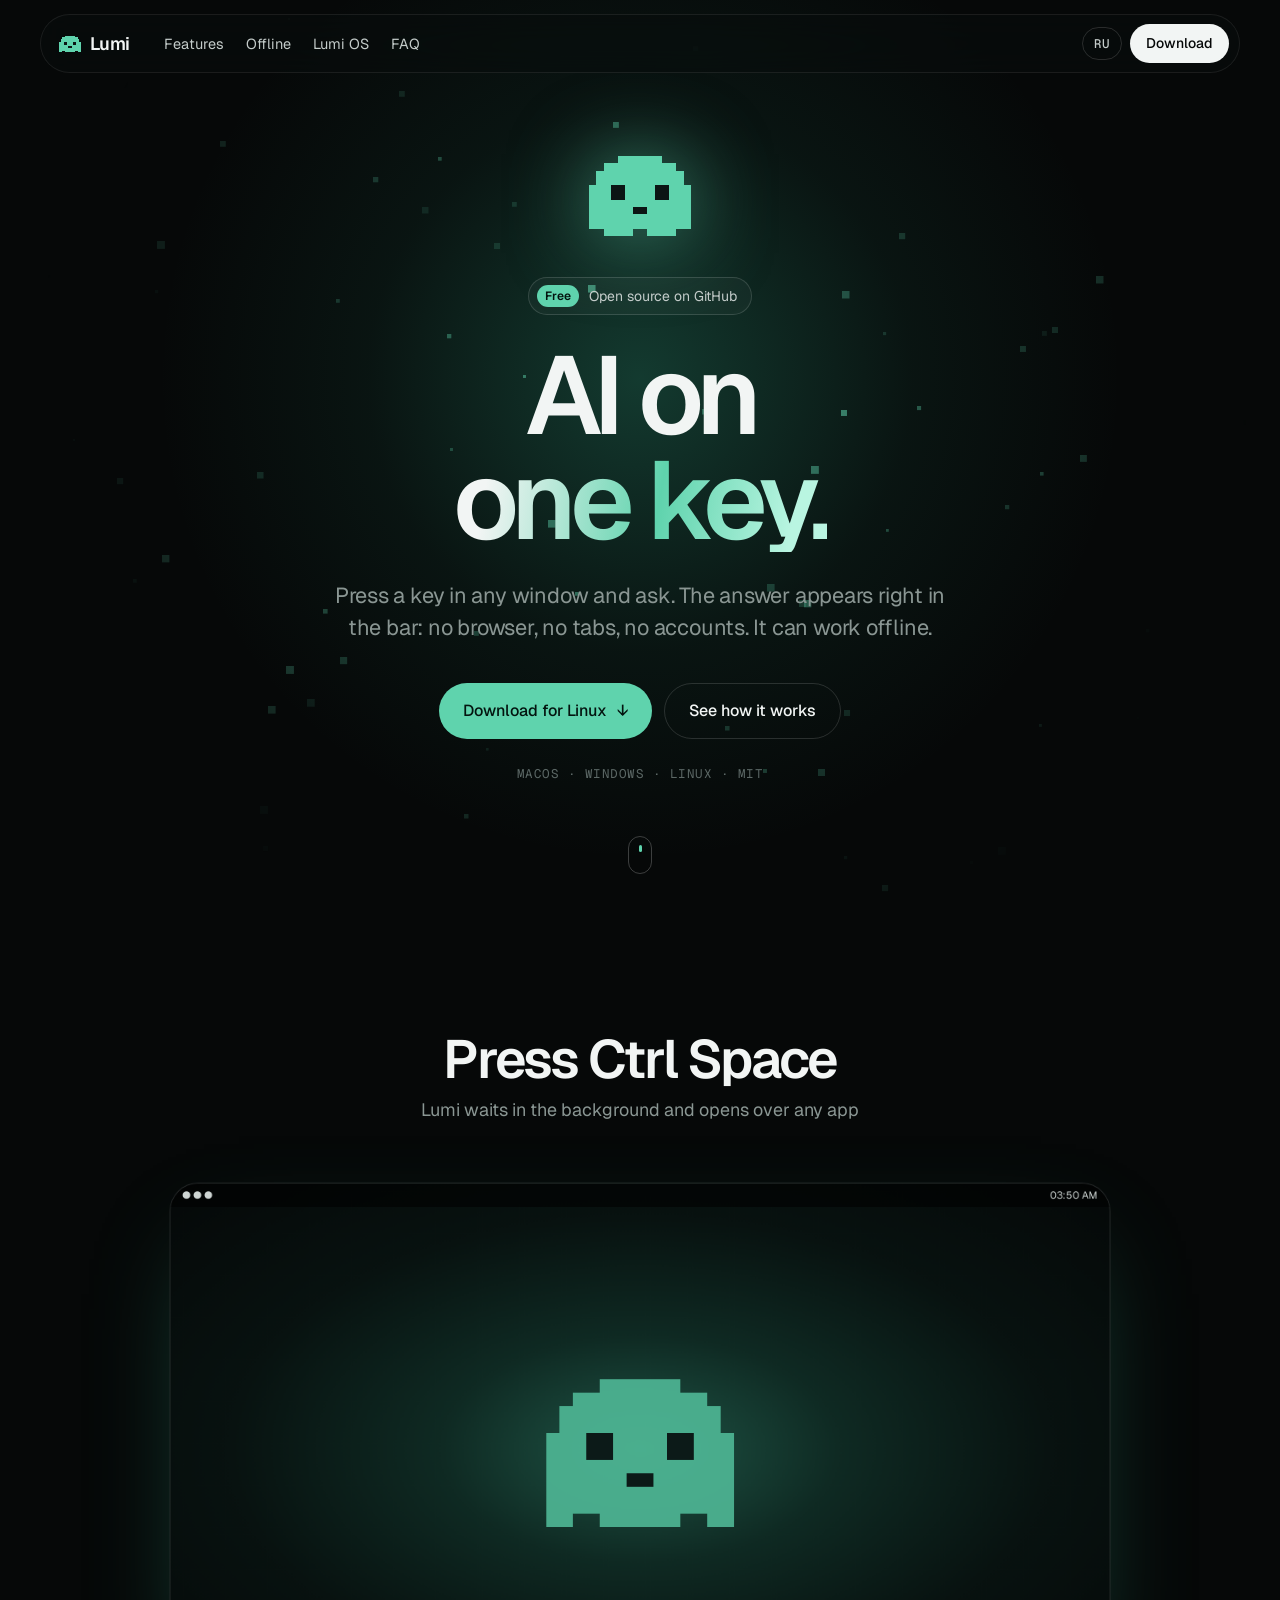
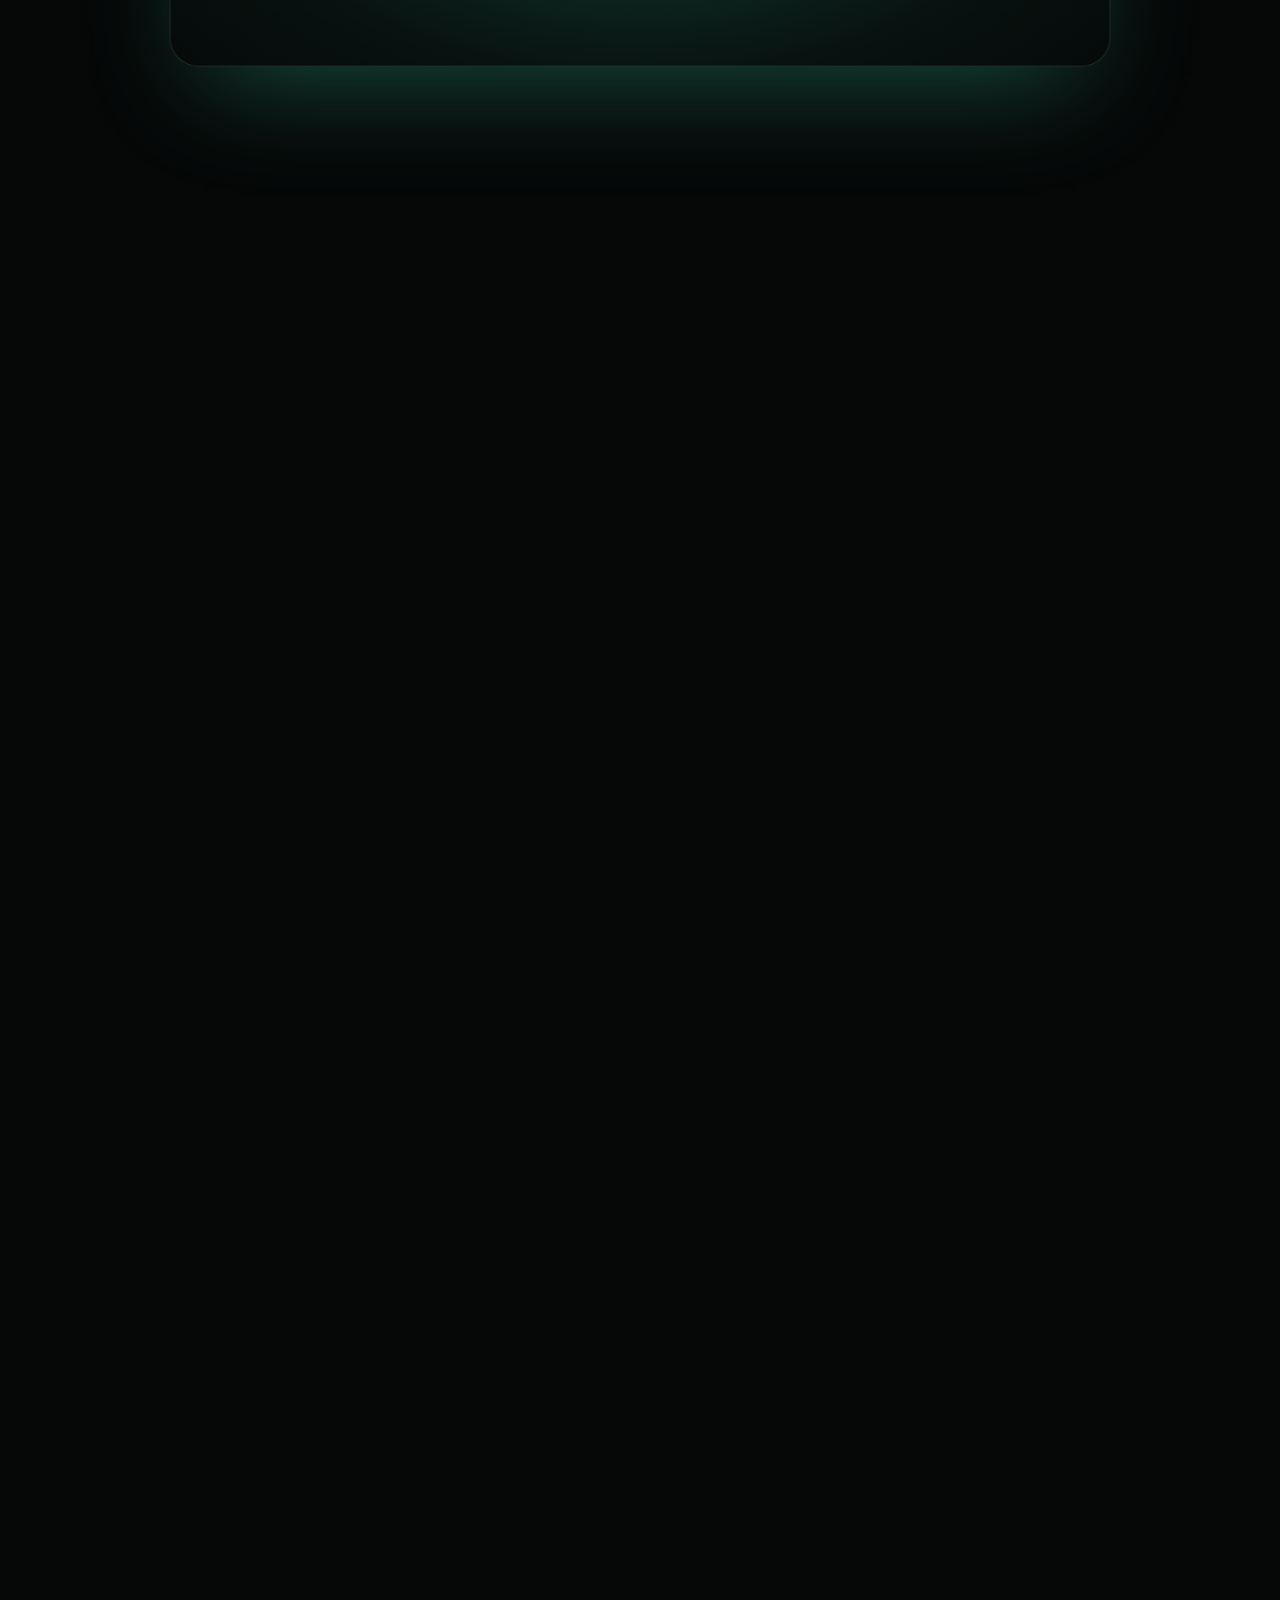
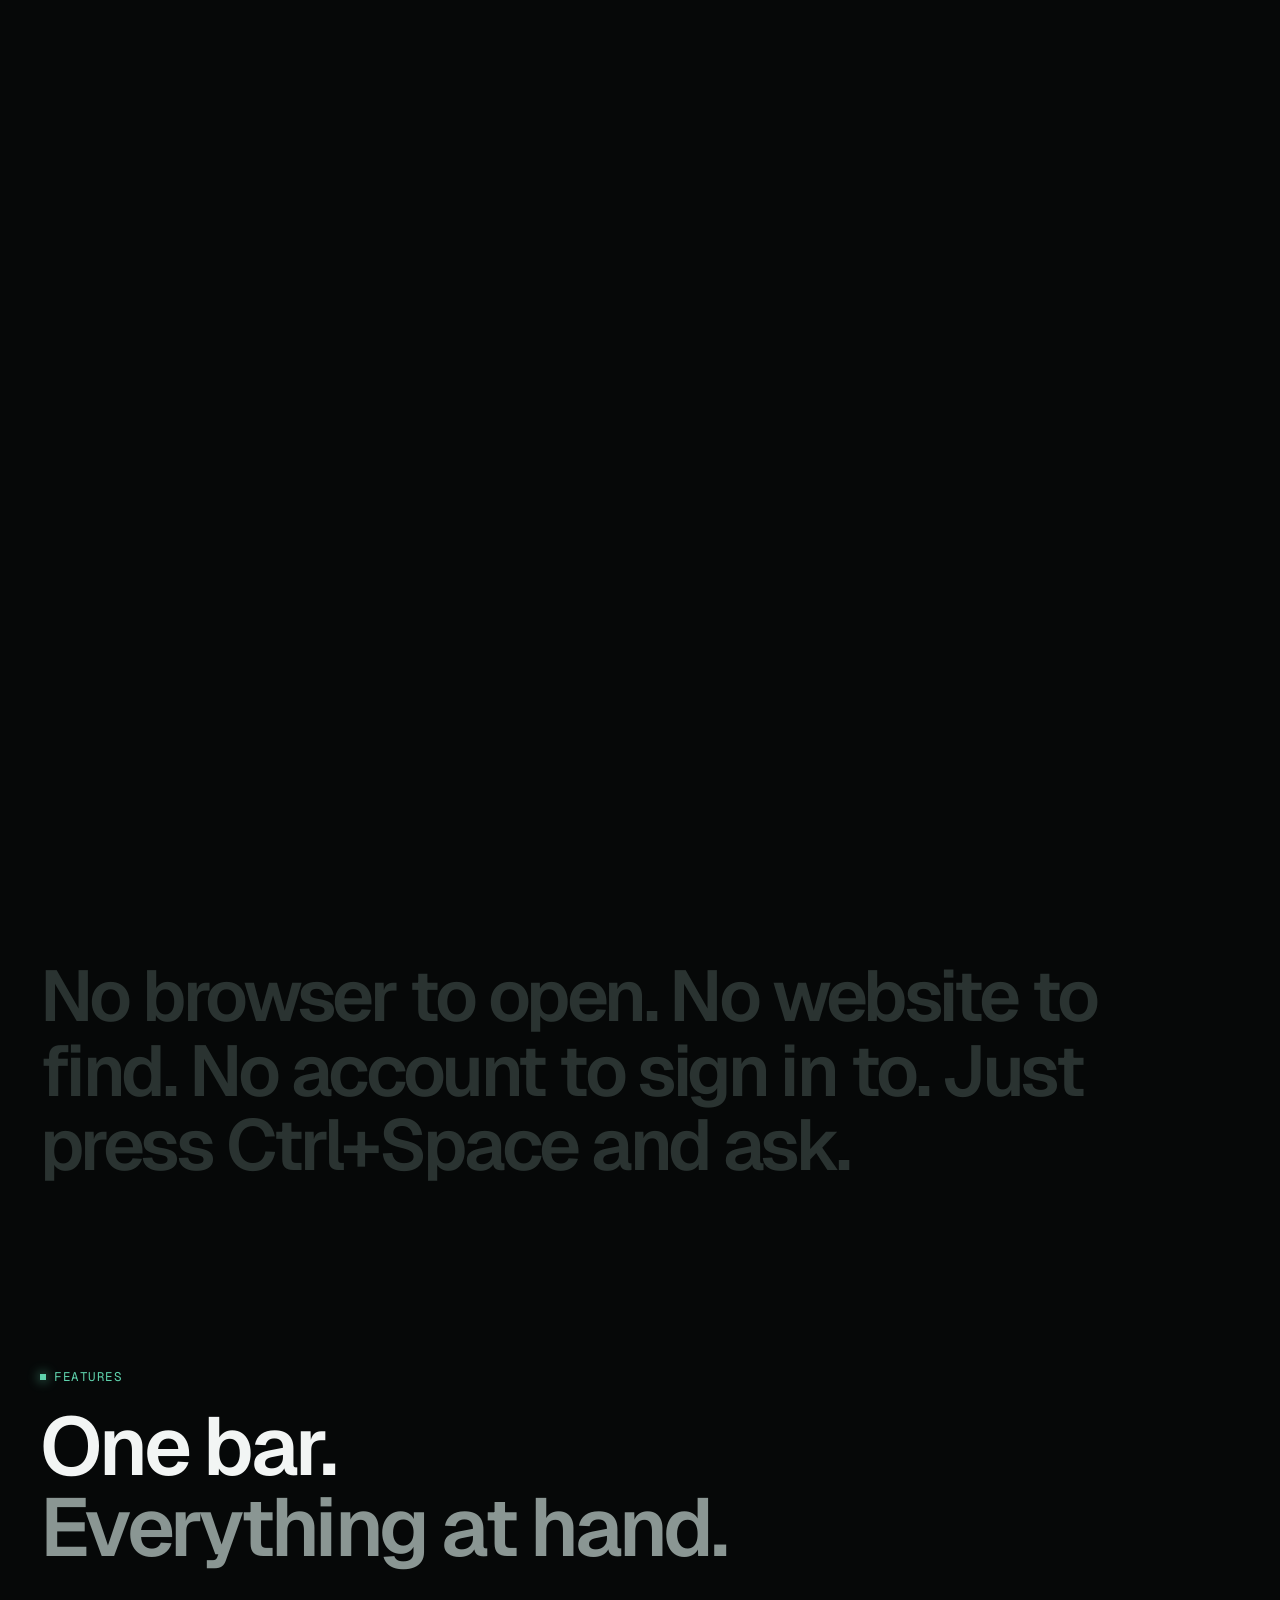
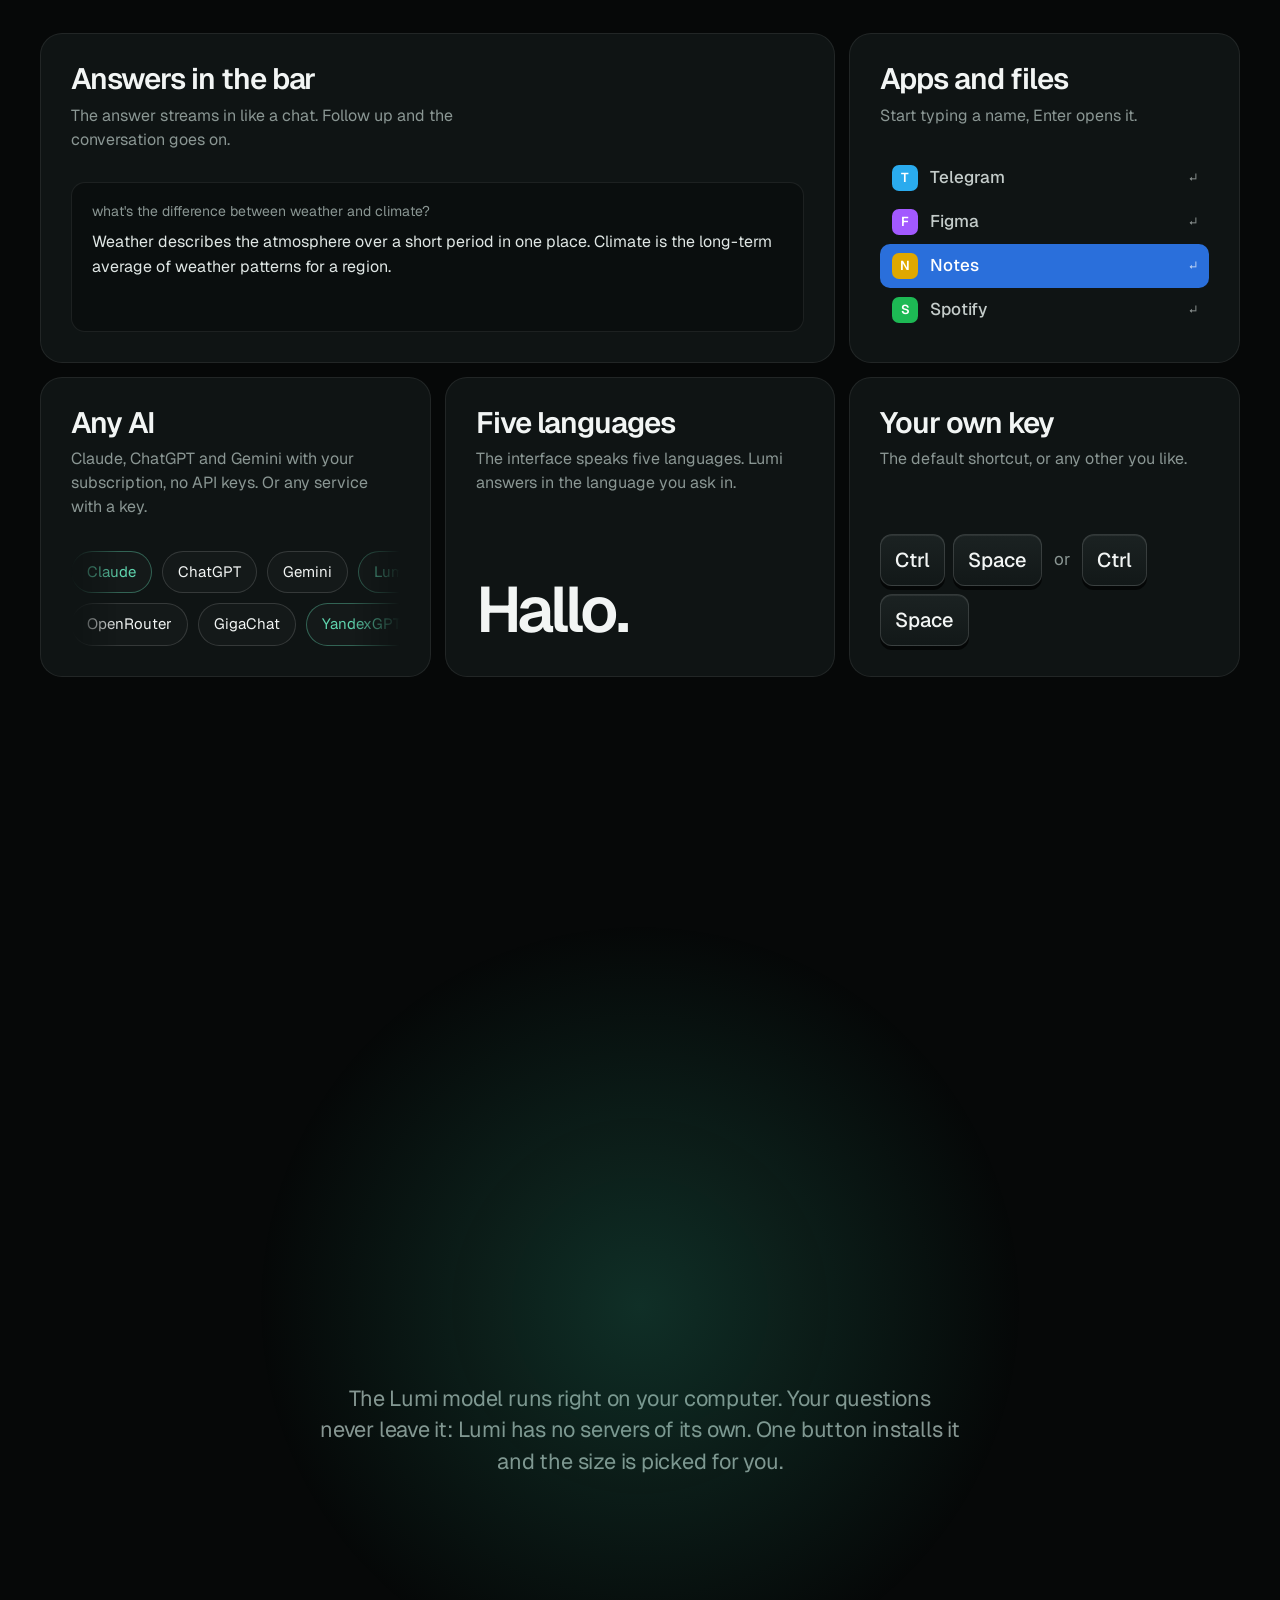
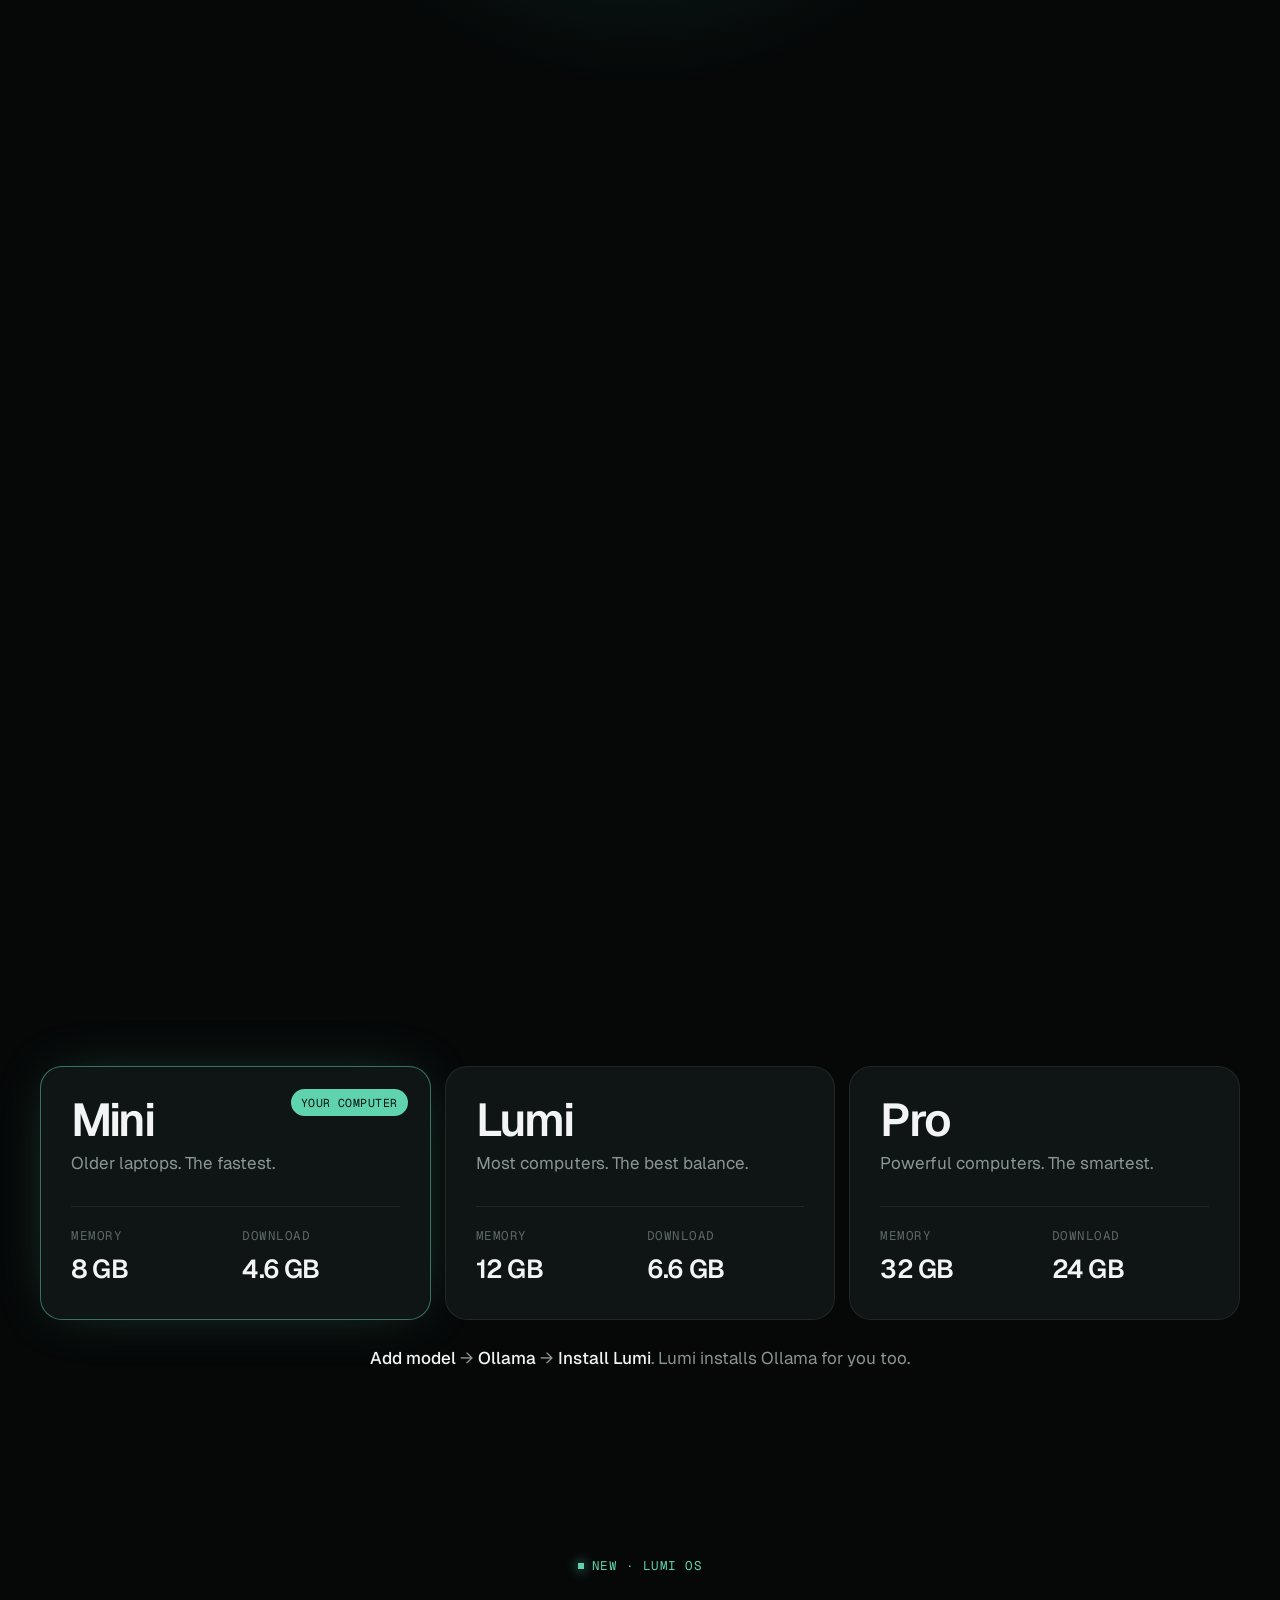
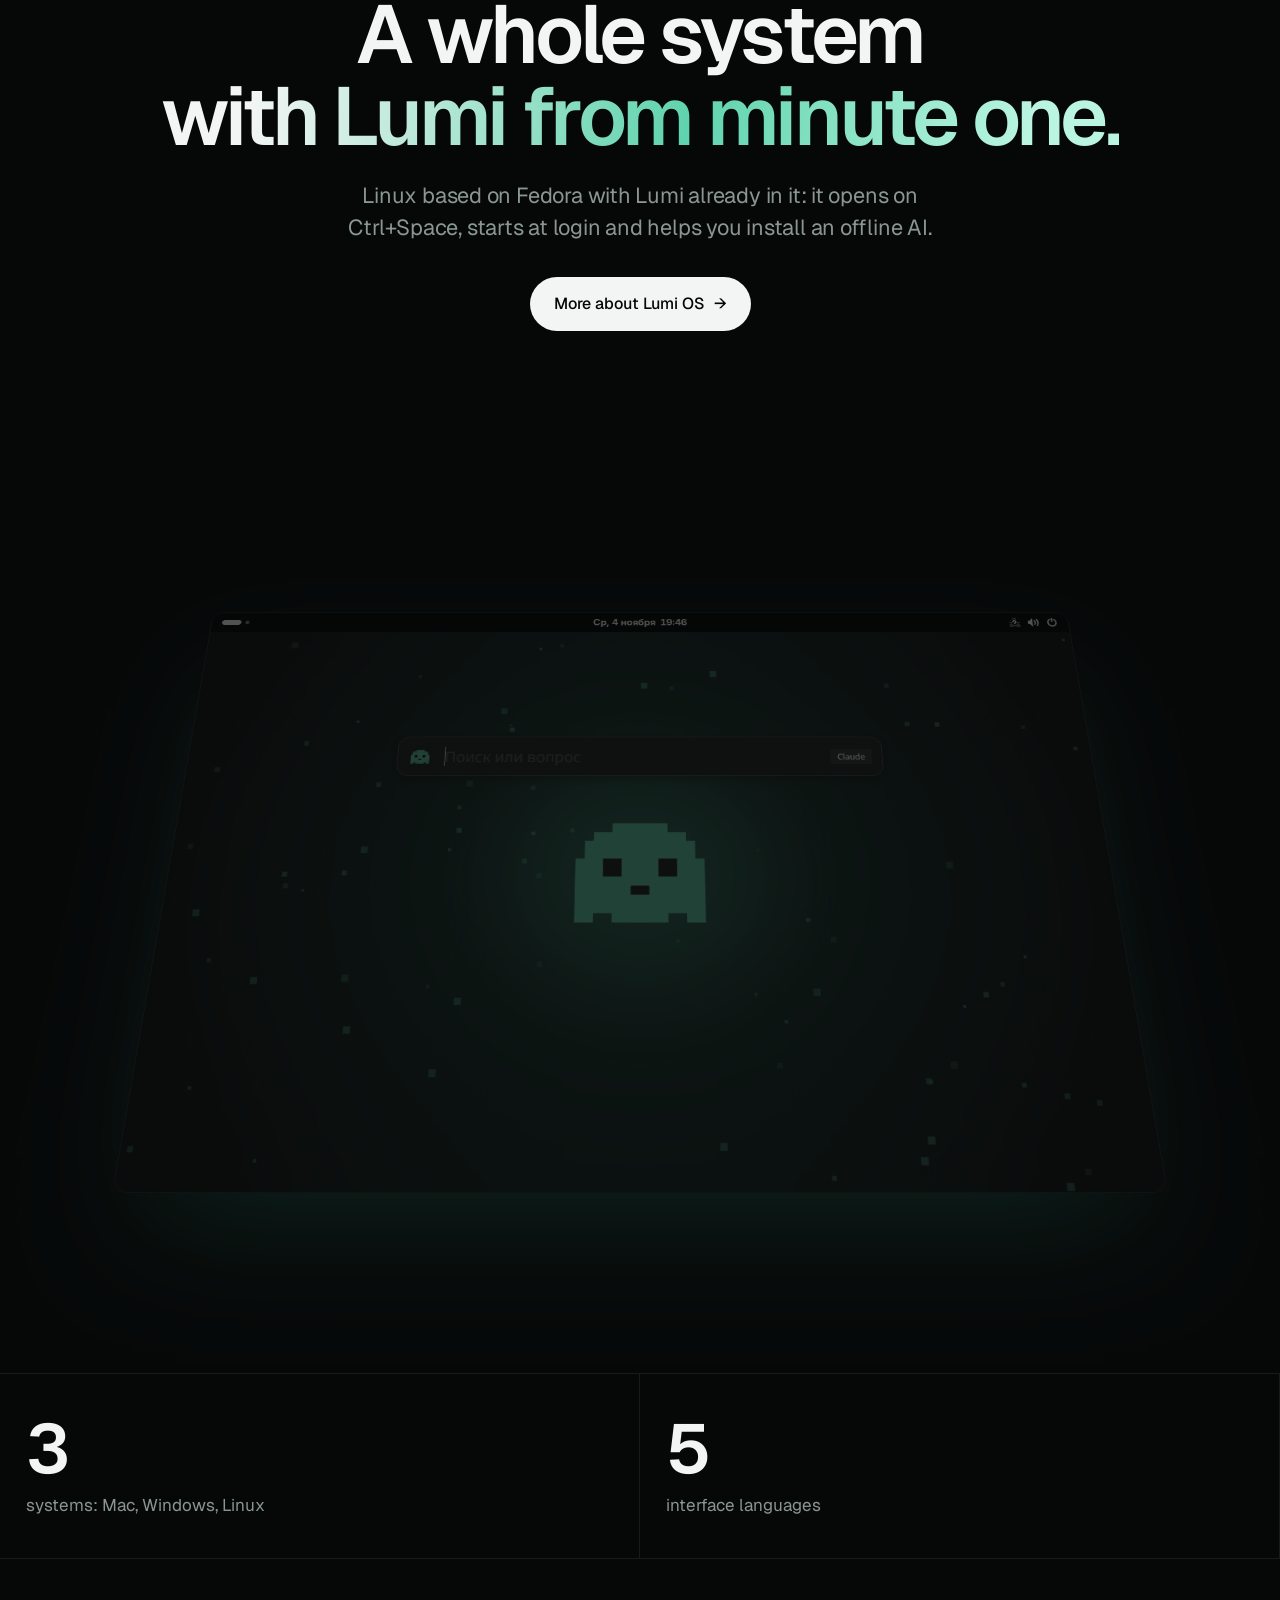
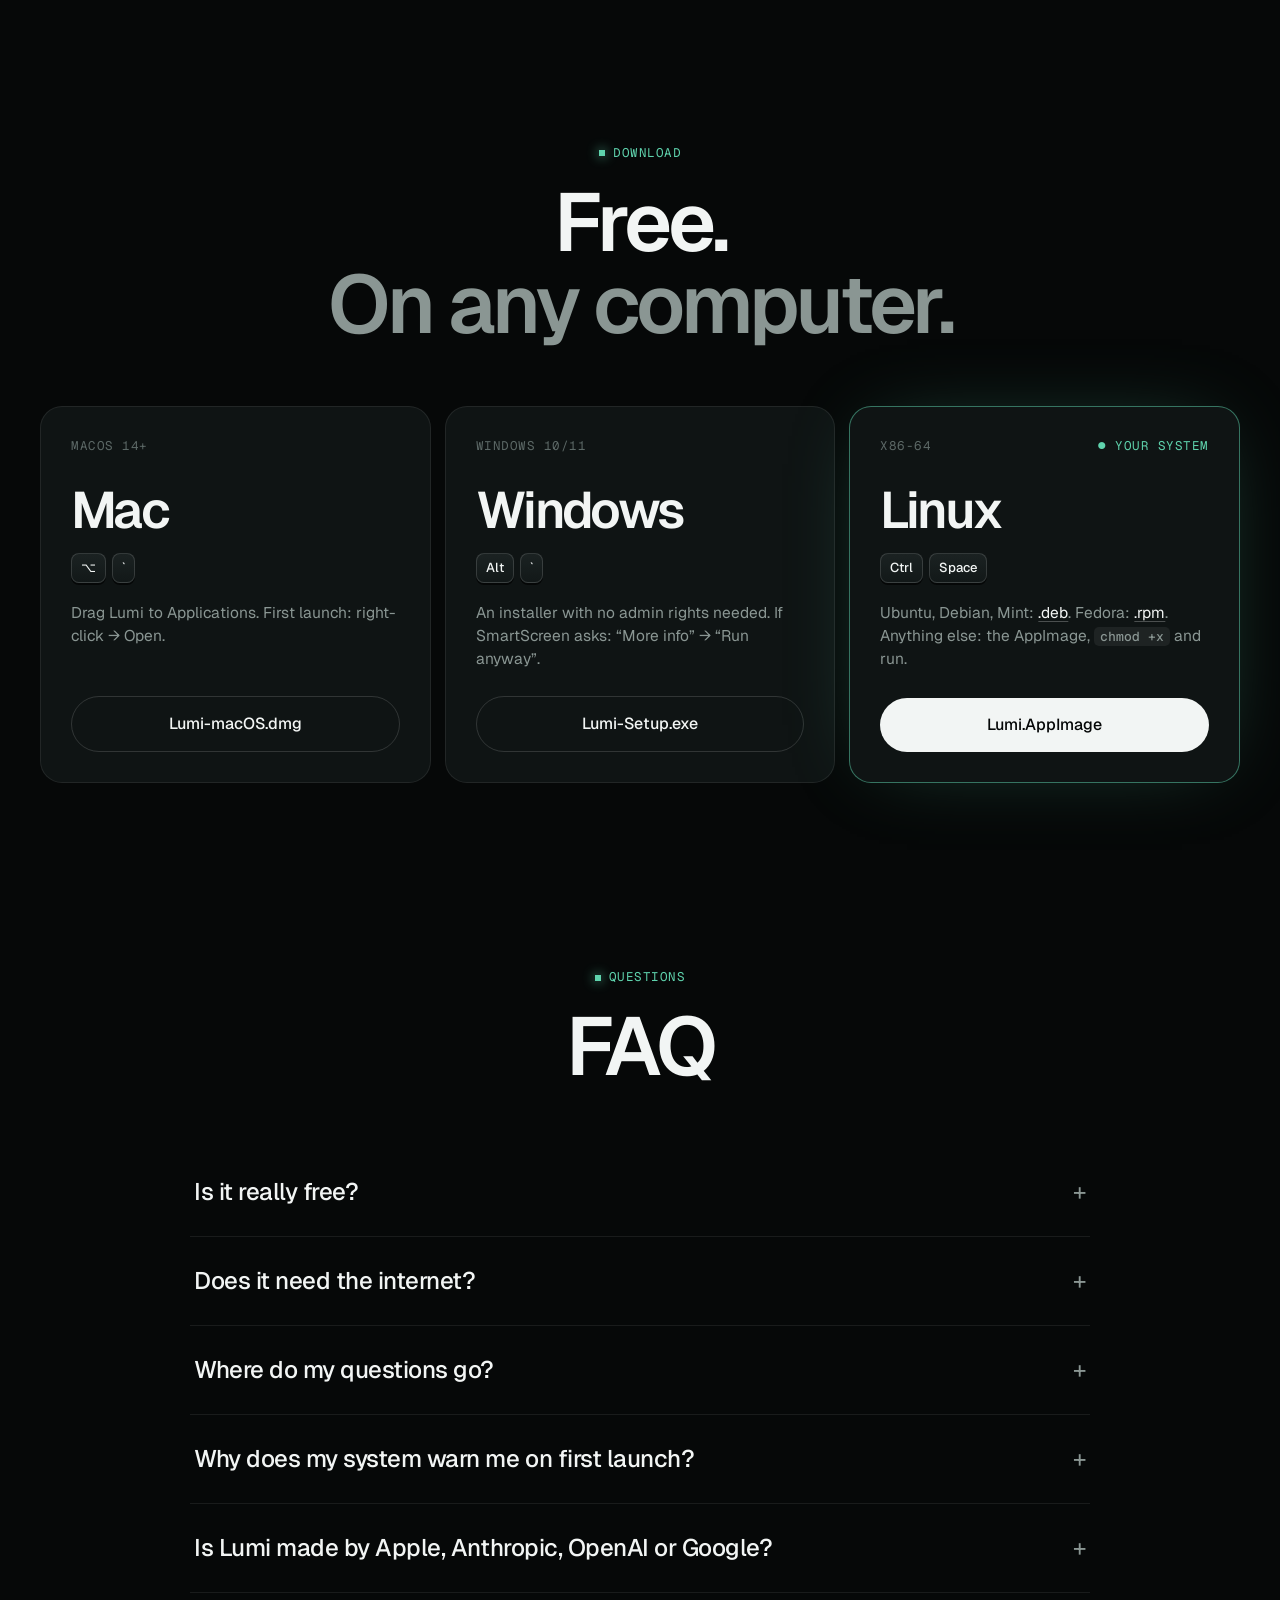
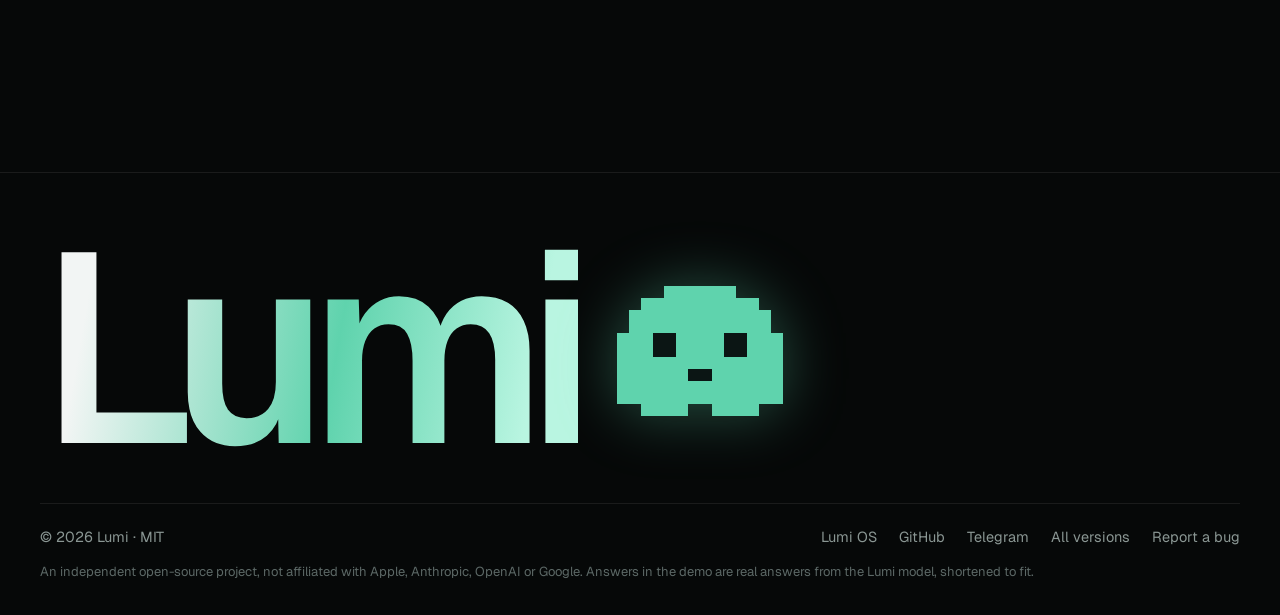
==== commit 6bdce292: "Site: keep GitHub numbers for an hour and close gaps when they're missing GitHub answers 60 unsigned" ====
--- a/site/index.html
+++ b/site/index.html
@@ -123,11 +123,11 @@
 .osx .ctas { margin-top: 34px; display: flex; gap: 12px; justify-content: center; flex-wrap: wrap; }
 
 /* ---------- numbers */
-.nums { display: grid; grid-template-columns: repeat(4, 1fr); border-top: 1px solid var(--line); border-bottom: 1px solid var(--line); }
-@media (max-width: 860px) { .nums { grid-template-columns: 1fr 1fr; } }
-.nums > div { padding: 40px 26px; border-right: 1px solid var(--line); }
-.nums > div:last-child { border-right: 0; }
-@media (max-width: 860px) { .nums > div:nth-child(2n) { border-right: 0; } .nums > div:nth-child(-n+2) { border-bottom: 1px solid var(--line); } }
+/* hidden tiles (no answer from GitHub) leave no gap: the rest share the width */
+.nums { display: flex; flex-wrap: wrap; border-top: 1px solid var(--line); }
+.nums > div { flex: 1 1 25%; min-width: 50%; padding: 40px 26px; border-bottom: 1px solid var(--line); box-shadow: inset -1px 0 var(--line); }
+.nums > div[hidden] { display: none; }
+@media (min-width: 861px) { .nums > div { min-width: 0; } }
 .nums b { display: block; font-size: clamp(44px, 5.4vw, 76px); font-weight: 600; letter-spacing: -0.055em; line-height: 1; }
 .nums span { color: var(--mute); display: block; margin-top: 10px; }
 
@@ -527,17 +527,17 @@
   document.querySelectorAll("[data-asset]").forEach(a => { if (assets[a.dataset.asset]) a.href = assets[a.dataset.asset]; });
   document.querySelectorAll(".plat").forEach(p => p.classList.toggle("mine", p.dataset.os === os));
 }
-fetch("https://api.github.com/repos/AlbertS15/Lumi/releases/latest").then(r => r.ok ? r.json() : null).then(rel => {
-  if (!rel) return;
+Site.cached("assets", "https://api.github.com/repos/AlbertS15/Lumi/releases/latest", rel => {
+  const out = {};
   for (const a of rel.assets || []) {
-    if (a.name.endsWith(".dmg")) assets.mac = a.browser_download_url;
-    else if (a.name.startsWith("Lumi-Setup") && a.name.endsWith(".exe")) assets.win = a.browser_download_url;
-    else if (a.name.endsWith(".AppImage")) assets.linux = a.browser_download_url;
-    else if (a.name.endsWith(".deb")) assets.deb = a.browser_download_url;
-    else if (a.name.endsWith(".rpm")) assets.rpm = a.browser_download_url;
+    if (a.name.endsWith(".dmg")) out.mac = a.browser_download_url;
+    else if (a.name.startsWith("Lumi-Setup") && a.name.endsWith(".exe")) out.win = a.browser_download_url;
+    else if (a.name.endsWith(".AppImage")) out.linux = a.browser_download_url;
+    else if (a.name.endsWith(".deb")) out.deb = a.browser_download_url;
+    else if (a.name.endsWith(".rpm")) out.rpm = a.browser_download_url;
   }
-  setOs();
-}).catch(() => {});
+  return out;
+}).then(found => { if (found) { Object.assign(assets, found); setOs(); } });
 
 // ---------- the pill shows live stars once GitHub answers
 window.pagePill = (c, l) => {
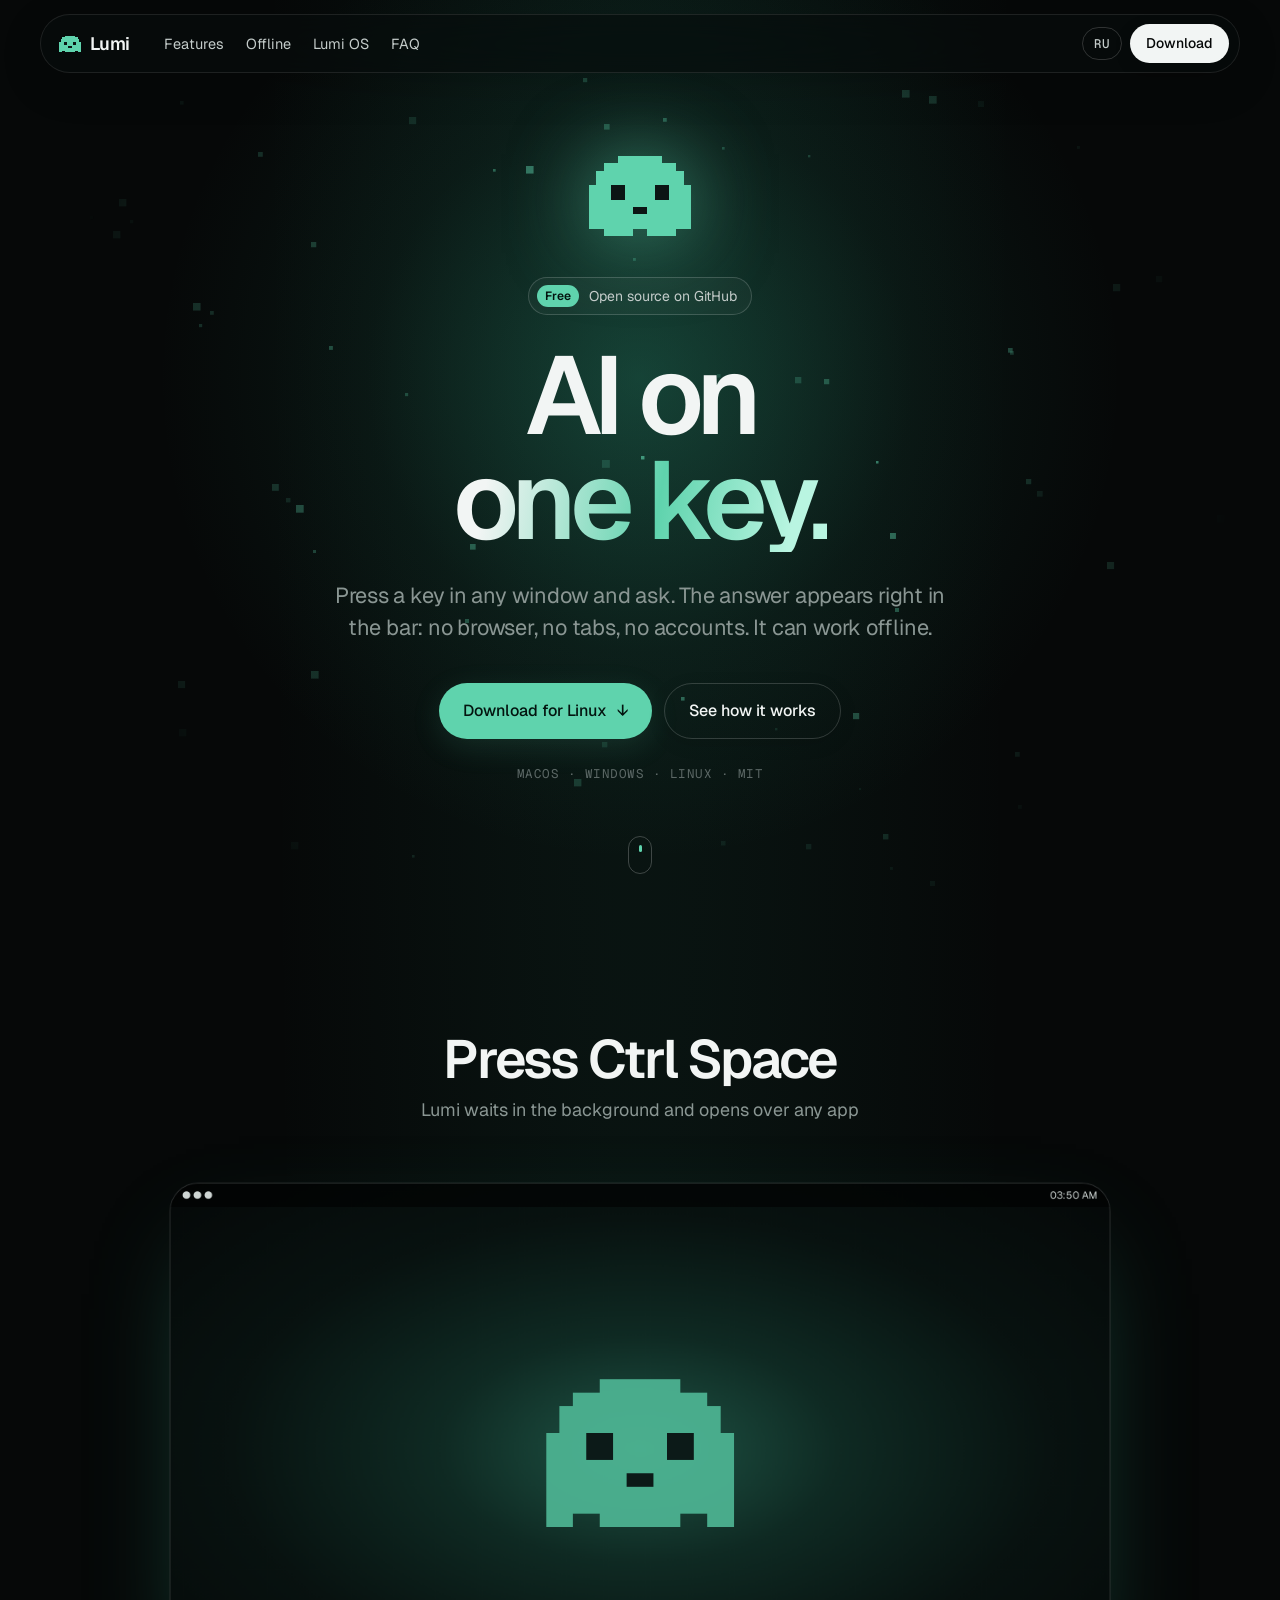
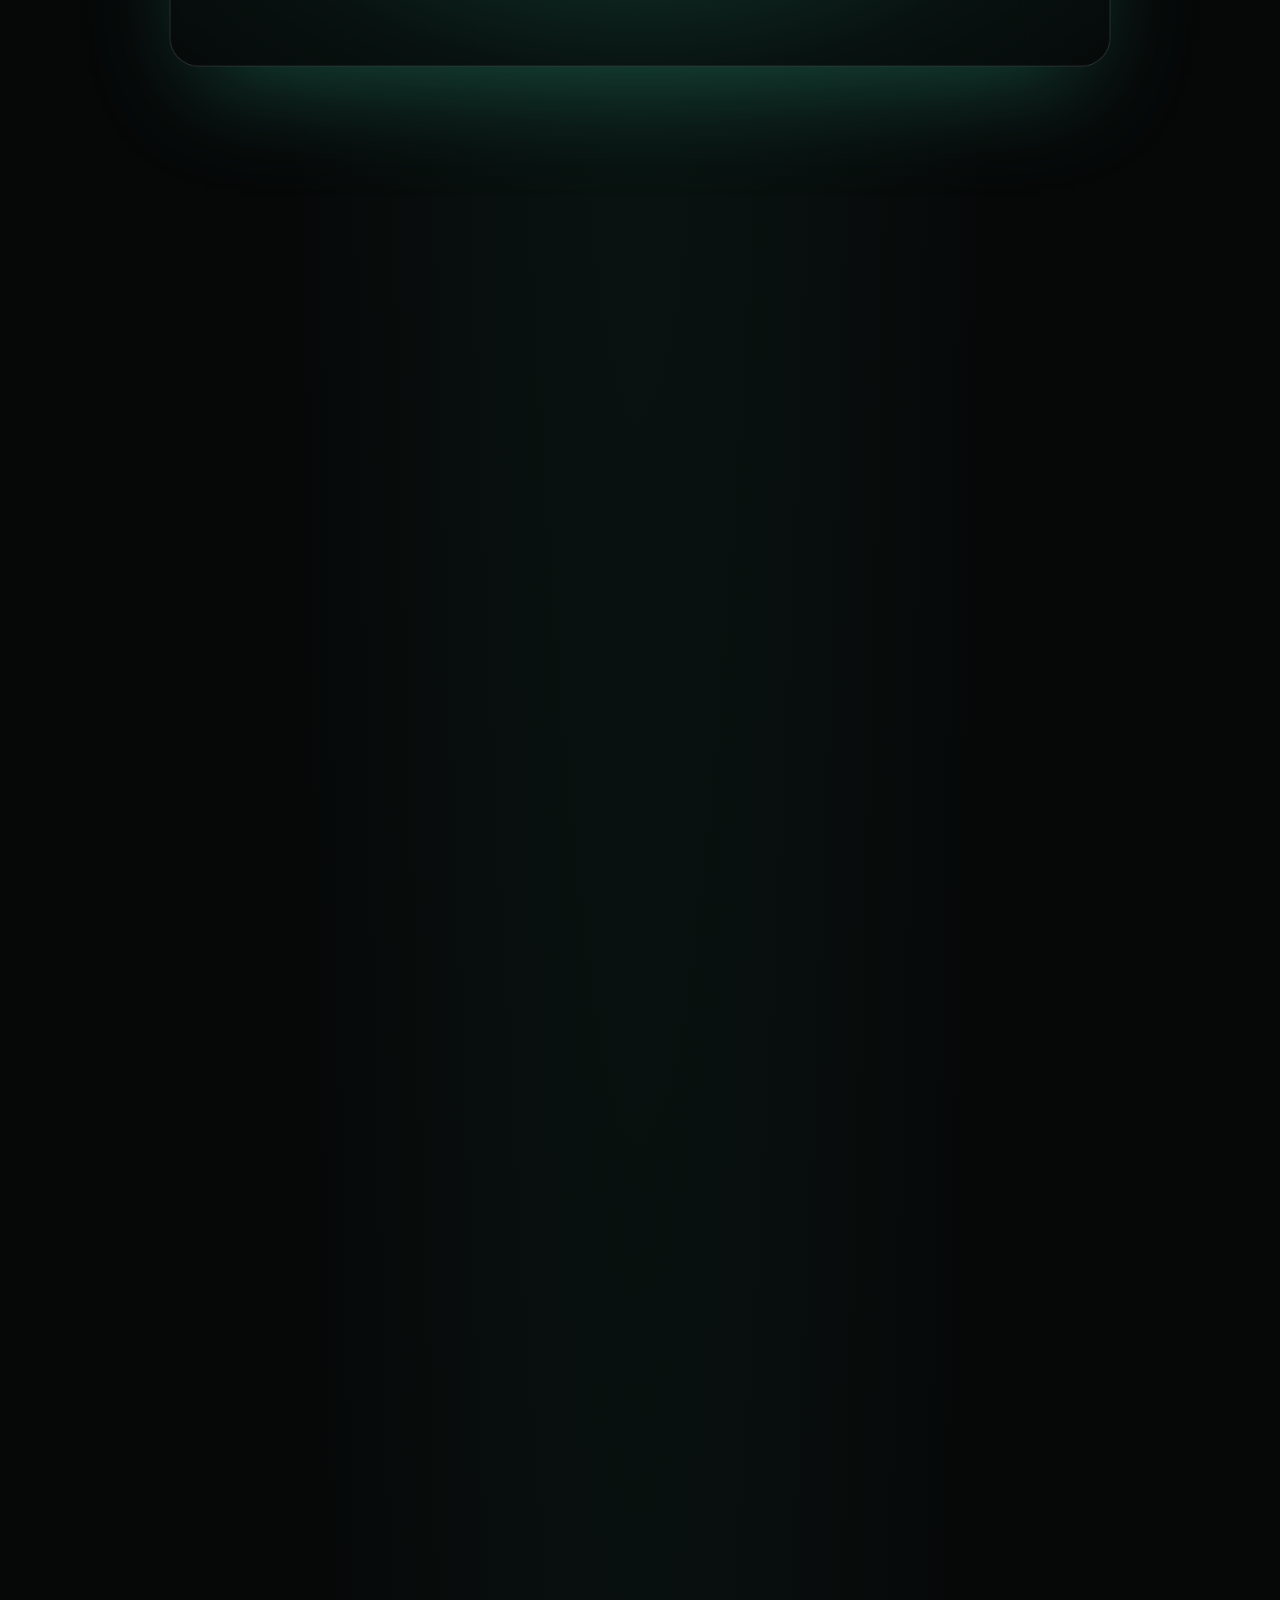
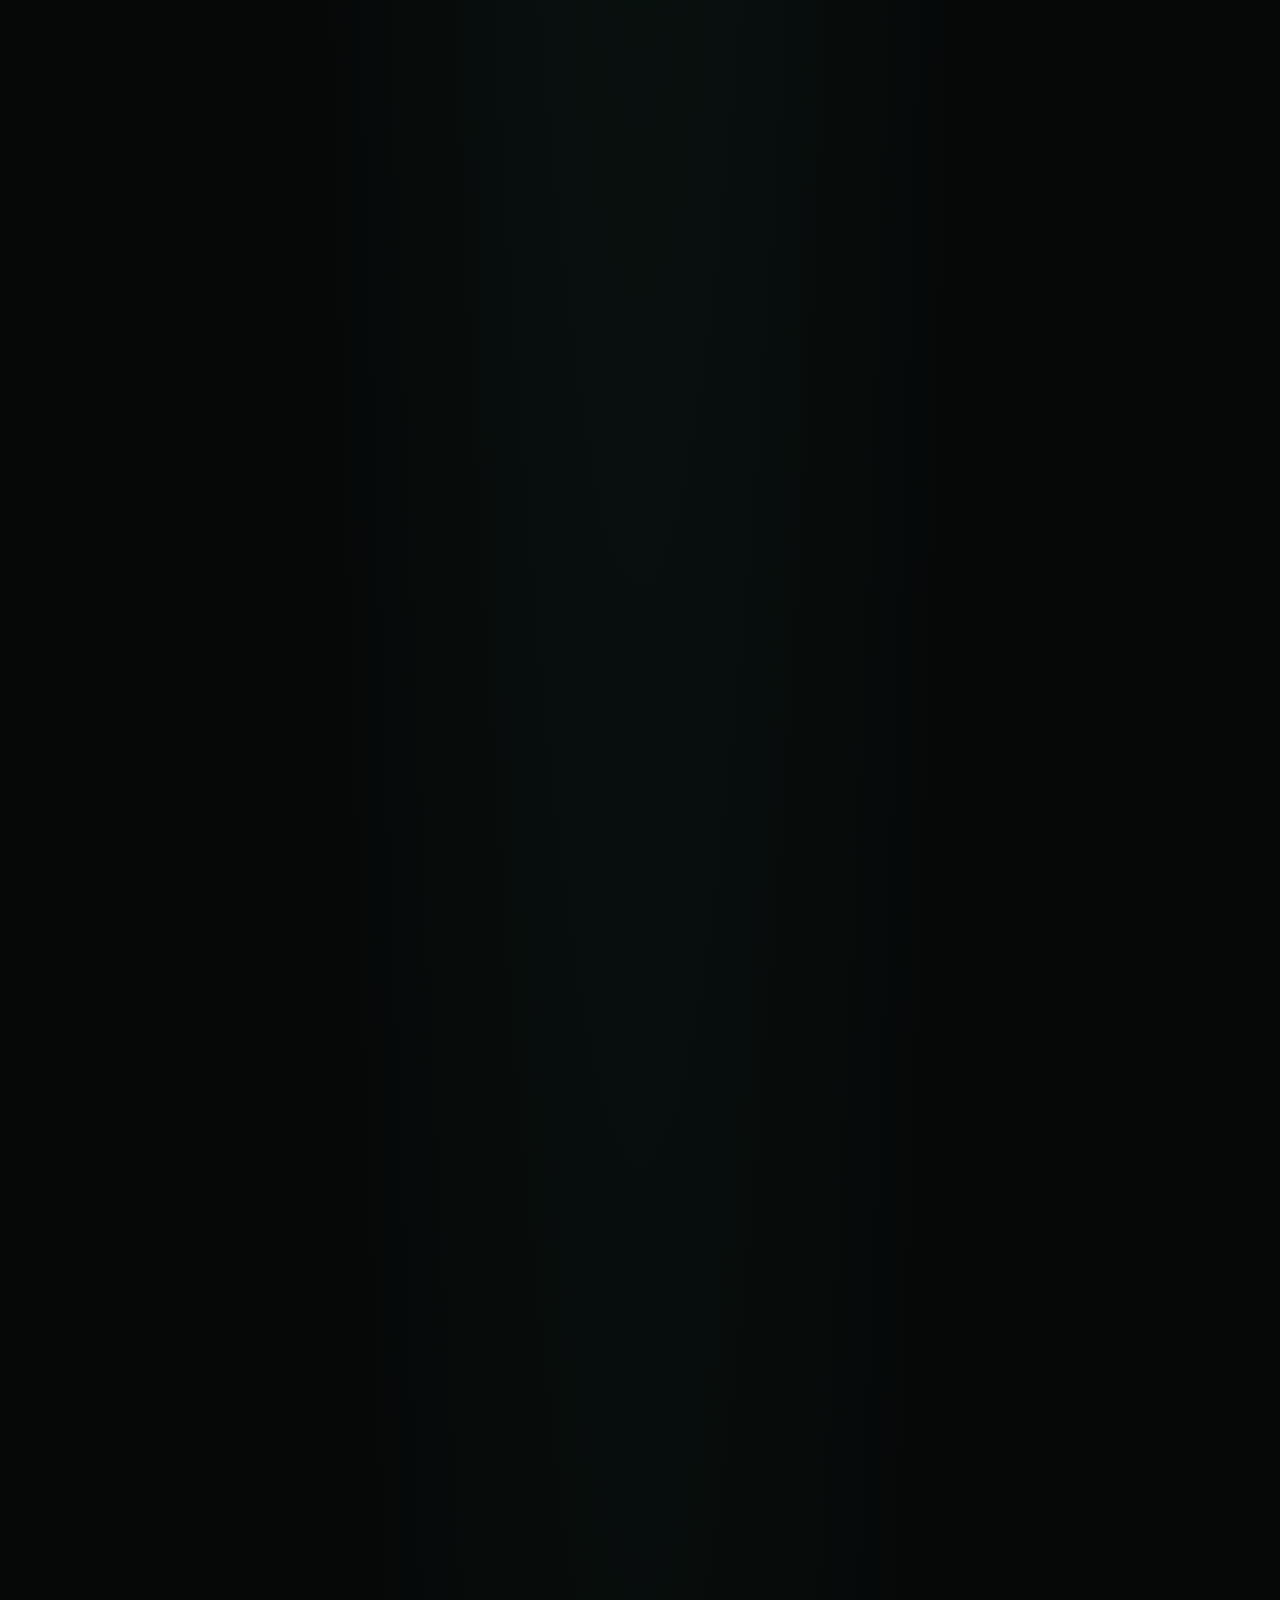
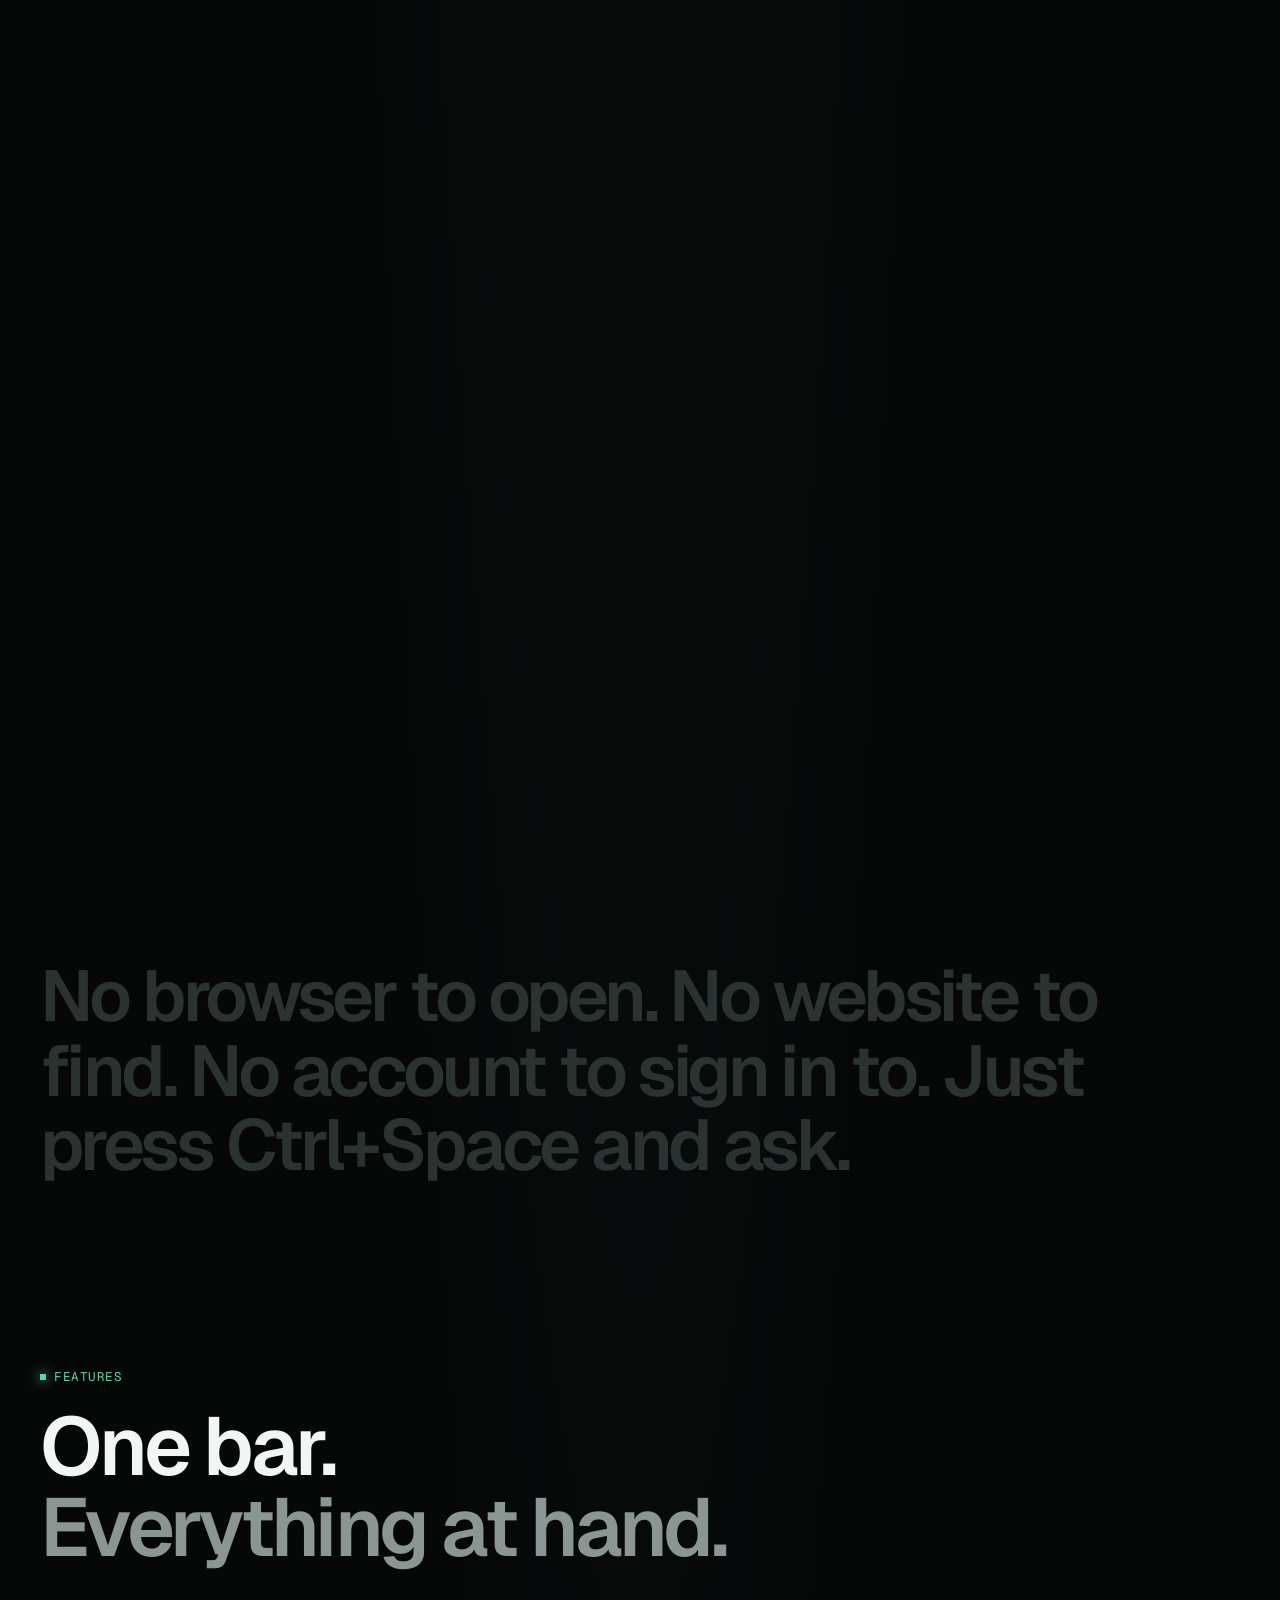
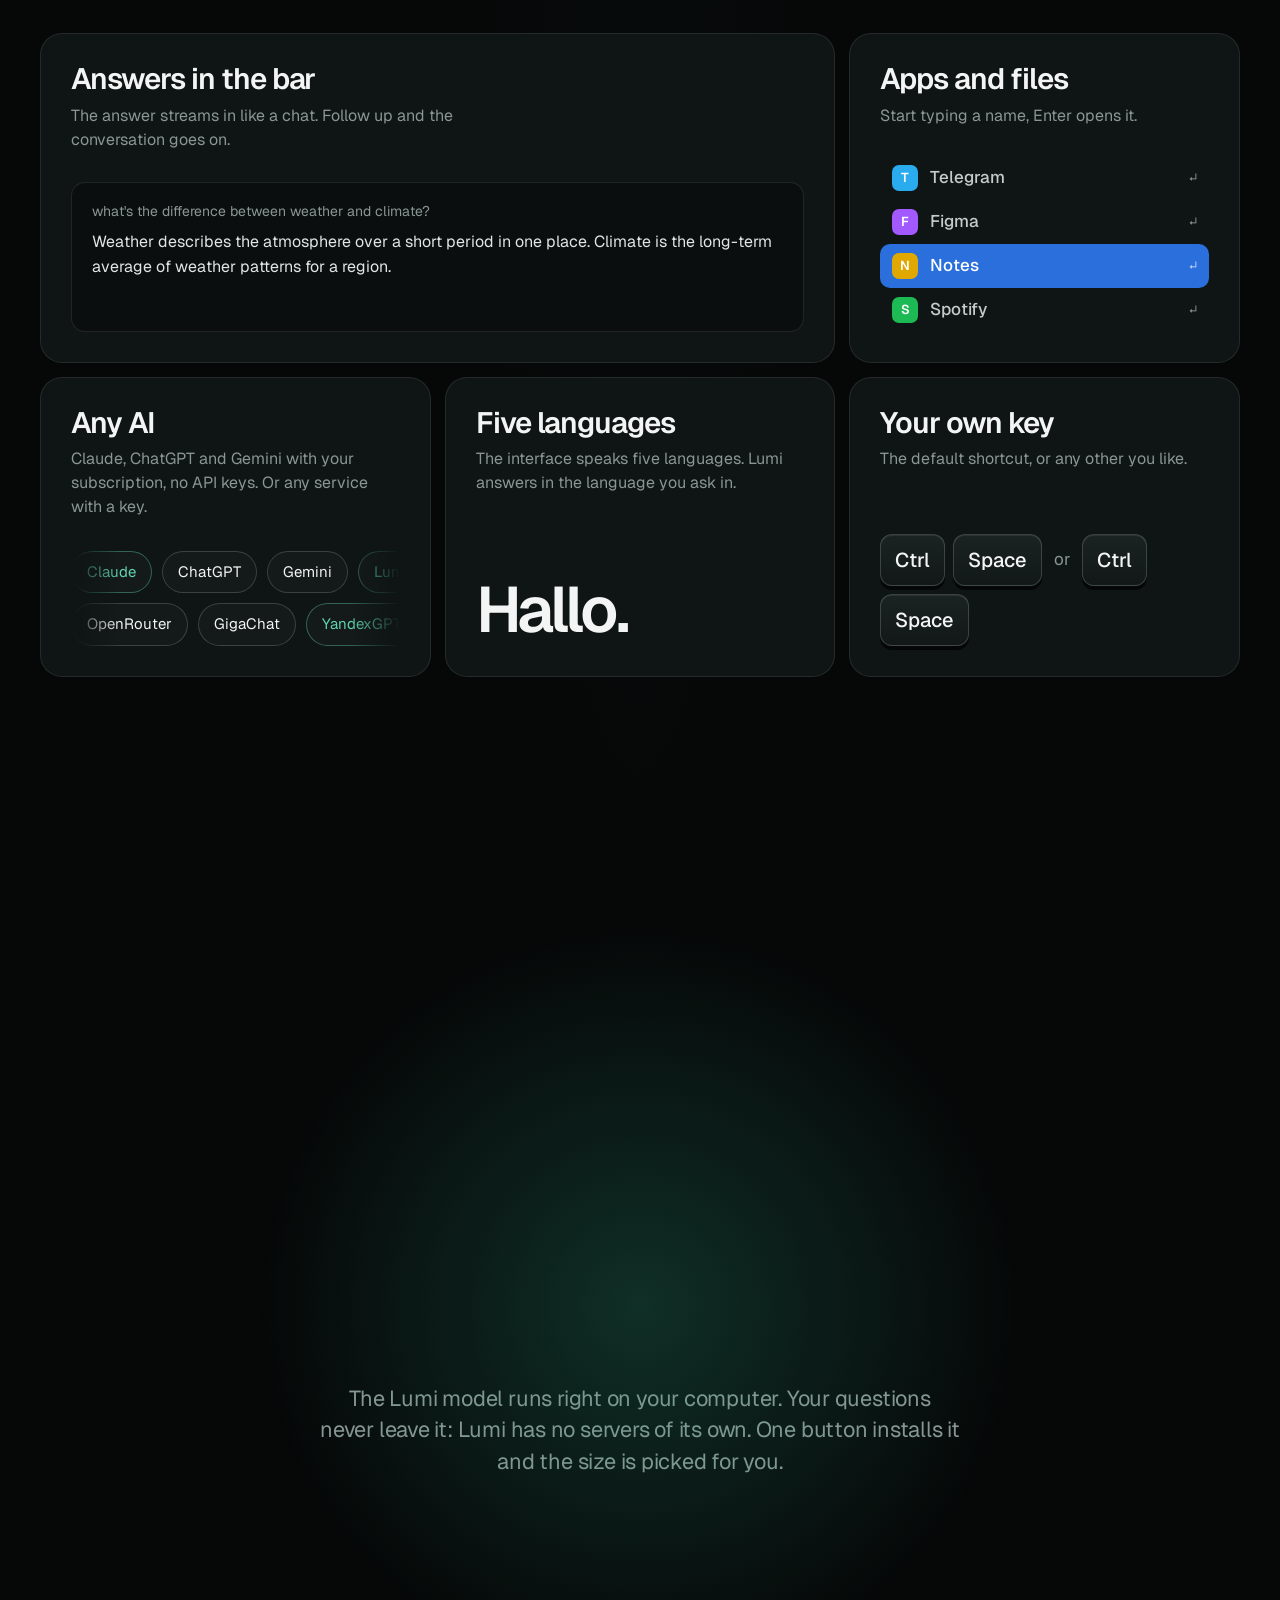
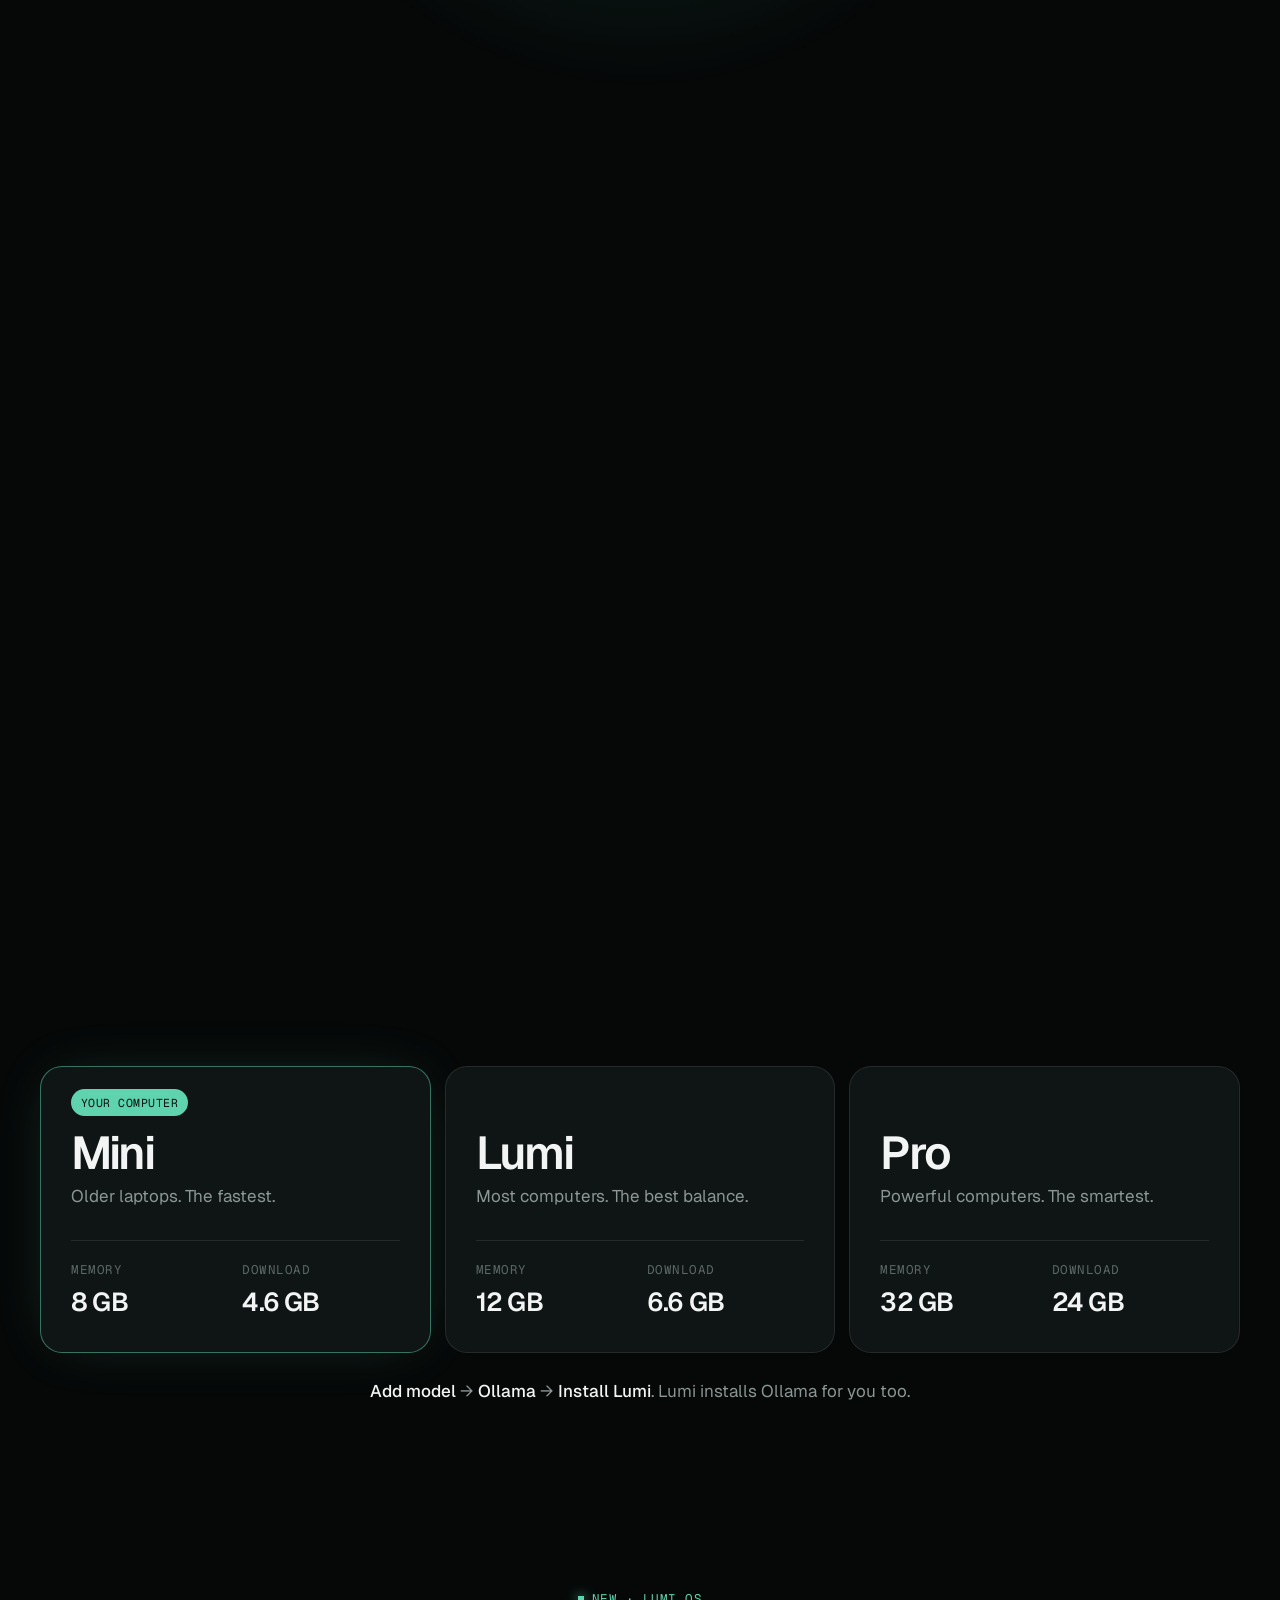
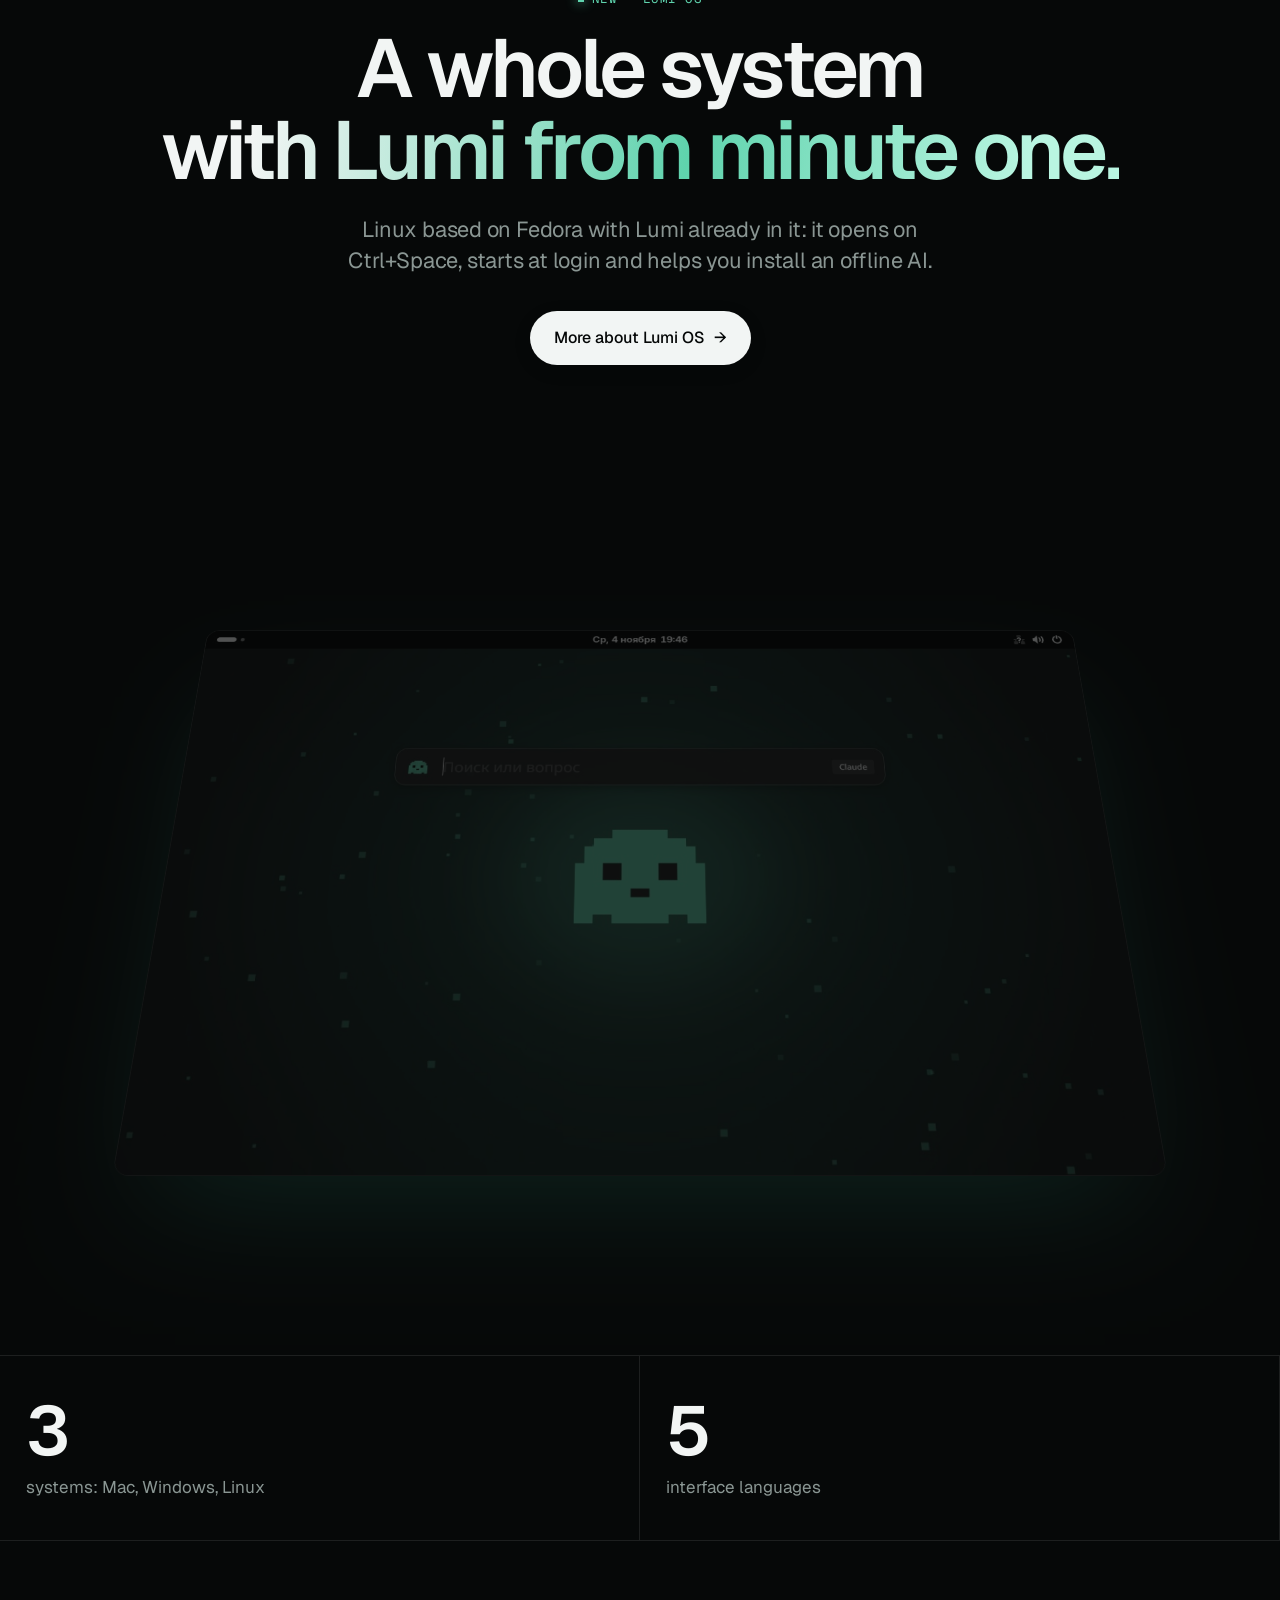
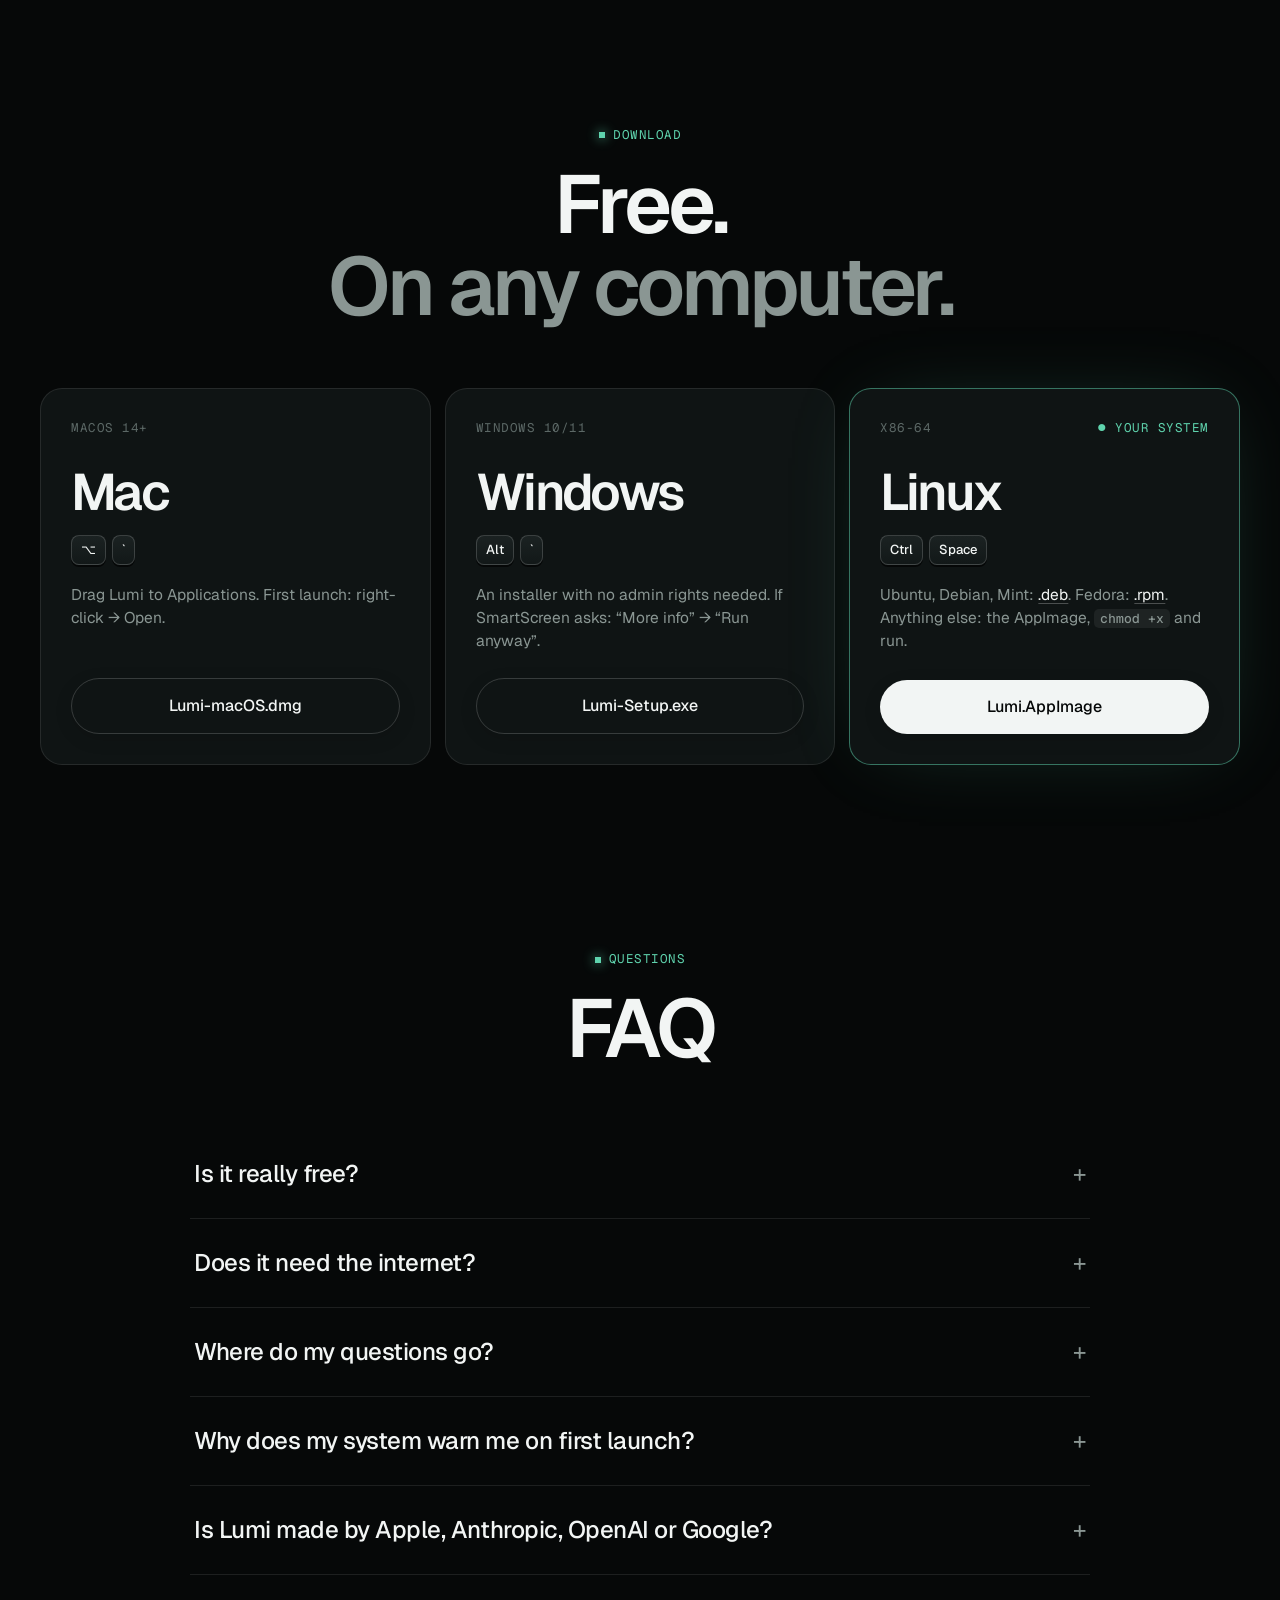
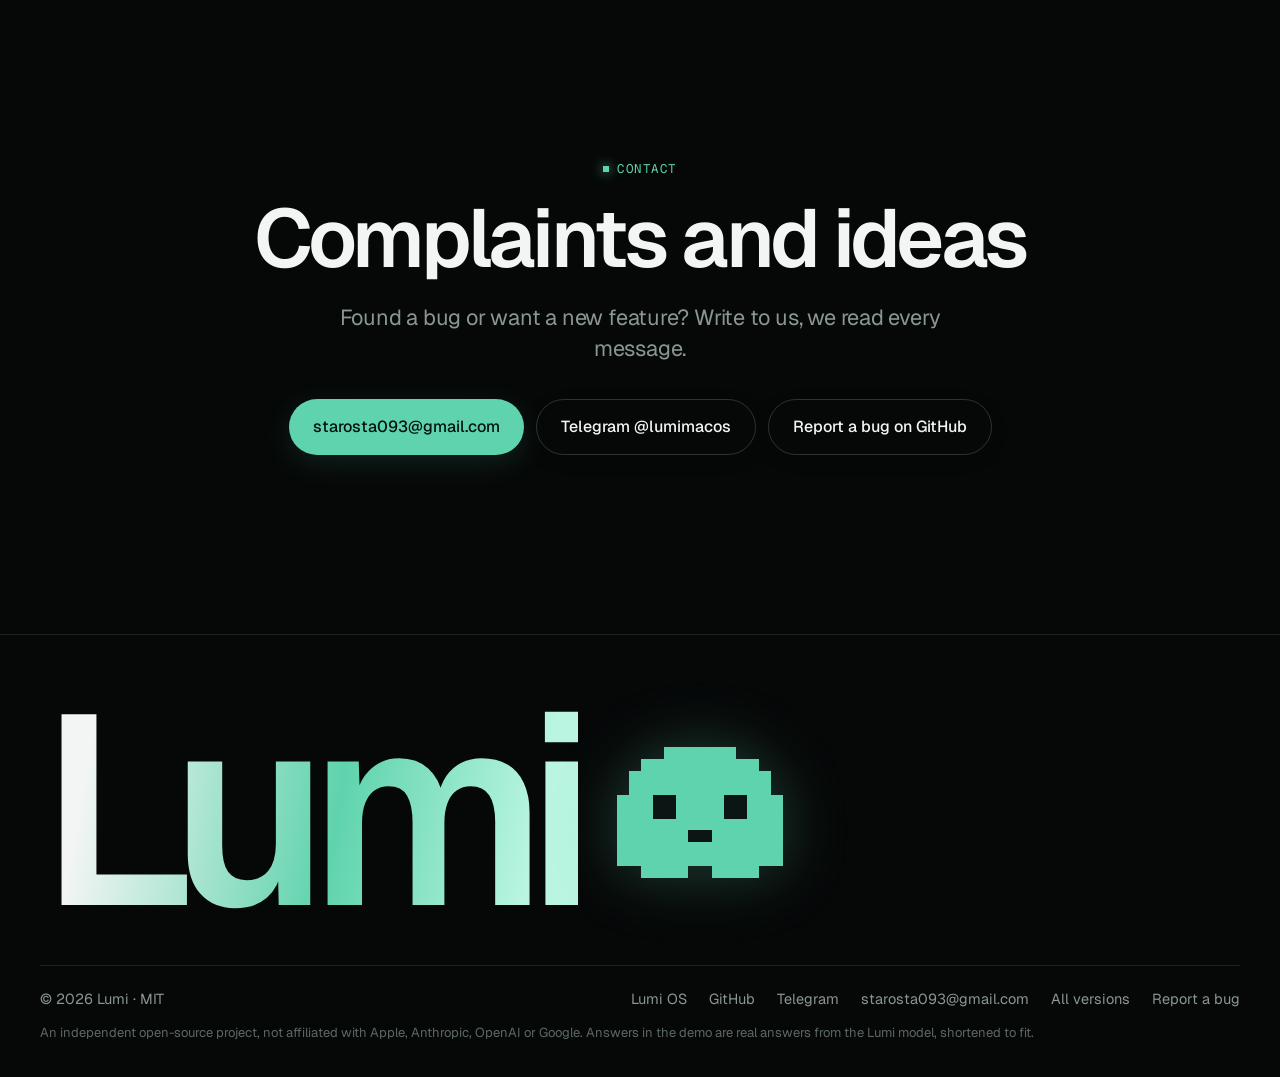
==== commit 90cd363b: "Site: visual refresh, aligned model cards, contact block - refresh.css: softer shadows, background g" ====
--- a/site/index.html
+++ b/site/index.html
@@ -16,6 +16,7 @@
 <link rel="preconnect" href="https://fonts.gstatic.com" crossorigin>
 <link href="https://fonts.googleapis.com/css2?family=Geist:wght@400;500;600&family=Geist+Mono:wght@500&display=swap" rel="stylesheet">
 <link rel="stylesheet" href="style.css">
+<link rel="stylesheet" href="refresh.css">
 <style>
 /* ---------- hero */
 .hero { position: relative; min-height: 100svh; display: grid; place-items: center; text-align: center; padding: 120px 20px 80px; overflow: hidden; }
@@ -103,12 +104,14 @@
 .zoom .glow { position: absolute; width: 900px; height: 900px; border-radius: 50%; background: radial-gradient(circle, rgba(47, 164, 131, .25), transparent 60%); pointer-events: none; }
 .models { display: grid; grid-template-columns: repeat(3, 1fr); gap: 14px; margin-top: 10px; }
 @media (max-width: 860px) { .models { grid-template-columns: 1fr; } }
-.model { padding: 30px; }
-.model .tag { position: absolute; top: 22px; right: 22px; padding: 5px 10px; border-radius: 999px; background: var(--teal); color: #03140f; font-size: 11.5px; display: none; }
+/* the badge sits above the name so it never covers it; the numbers line up at the bottom of every card */
+.model { padding: 30px; display: flex; flex-direction: column; }
+.model .tag { align-self: flex-start; margin: -8px 0 14px; padding: 5px 10px; border-radius: 999px; background: var(--teal); color: #03140f; font-size: 11.5px; visibility: hidden; }
+.model dl { margin-top: auto !important; }
 .model.rec { border-color: #5fd3ad80; box-shadow: 0 0 60px -20px var(--glow); }
-.model.rec .tag { display: block; }
+.model.rec .tag { visibility: visible; }
 .model h3 { font-size: 46px; letter-spacing: -0.05em; }
-.model p { color: var(--mute); margin-top: 8px; }
+.model p { color: var(--mute); margin: 8px 0 30px; }
 .model dl { display: grid; grid-template-columns: 1fr 1fr; gap: 14px; margin: 30px 0 0; padding-top: 20px; border-top: 1px solid var(--line); }
 .model dt { color: var(--dim); }
 .model dd { margin: 4px 0 0; font-size: 26px; font-weight: 600; letter-spacing: -0.03em; }
@@ -321,6 +324,19 @@
   </div>
 </section>
 
+<section id="contact" class="pad-y" style="padding-top:0">
+  <div class="wrap center">
+    <span class="eyebrow mono reveal" data-i18n="c_label">Связь</span>
+    <h2 class="h2 reveal" data-i18n-html="c_title">Жалобы и предложения</h2>
+    <p class="sub reveal" data-i18n="c_sub">Нашли ошибку или хотите новую функцию? Напишите, мы читаем каждое сообщение.</p>
+    <div class="reveal" style="display:flex;gap:12px;justify-content:center;flex-wrap:wrap;margin-top:34px">
+      <a class="btn teal" href="mailto:starosta093@gmail.com?subject=Lumi"><span class="roll"><span>starosta093@gmail.com</span><span>starosta093@gmail.com</span></span></a>
+      <a class="btn ghost" href="https://t.me/lumimacos"><span class="roll"><span>Telegram @lumimacos</span><span>Telegram @lumimacos</span></span></a>
+      <a class="btn ghost" href="https://github.com/AlbertS15/Lumi/issues"><span class="roll"><span data-i18n="c_gh">Ошибка на GitHub</span><span data-i18n="c_gh">Ошибка на GitHub</span></span></a>
+    </div>
+  </div>
+</section>
+
 <footer class="foot">
   <div class="wrap">
     <div class="big"><span class="grad">Lumi</span><canvas class="px ghost live" width="14" height="13"></canvas></div>
@@ -329,7 +345,8 @@
       <div class="r">
         <a href="os.html">Lumi OS</a>
         <a href="https://github.com/AlbertS15/Lumi">GitHub</a>
-        <a href="https://t.me/+3IU-_WIhrTU4MjAy">Telegram</a>
+        <a href="https://t.me/lumimacos">Telegram</a>
+        <a href="mailto:starosta093@gmail.com">starosta093@gmail.com</a>
         <a href="https://github.com/AlbertS15/Lumi/releases" data-i18n="releases">Все версии</a>
         <a href="https://github.com/AlbertS15/Lumi/issues" data-i18n="bug">Сообщить об ошибке</a>
       </div>
@@ -377,6 +394,7 @@
     q3: "Where do my questions go?", a3: "Only to the service you picked. With Lumi's own model, nowhere: everything stays on your computer. Lumi has no servers of its own.",
     q4: "Why does my system warn me on first launch?", a4: "Lumi is an independent project without a paid Apple or Microsoft certificate, so the system doesn't know it yet. The code is fully open on GitHub.",
     q5: "Is Lumi made by Apple, Anthropic, OpenAI or Google?", a5: "No, it's an independent project. Claude, ChatGPT, Gemini, Mac and Spotlight are trademarks of their owners.",
+    c_label: "Contact", c_title: "Complaints and ideas", c_sub: "Found a bug or want a new feature? Write to us, we read every message.", c_gh: "Report a bug on GitHub",
     releases: "All versions", bug: "Report a bug",
     legal: "An independent open-source project, not affiliated with Apple, Anthropic, OpenAI or Google. Answers in the demo are real answers from the Lumi model, shortened to fit.",
   },
--- a/site/refresh.css
+++ b/site/refresh.css
@@ -0,0 +1,35 @@
+/* Lumi visual refresh — presentation only. Original copy, sections, links and behavior are preserved. */
+:root {
+  --line: rgba(255,255,255,.095);
+  --line2: rgba(255,255,255,.17);
+  --glow: rgba(95,211,173,.26);
+}
+body {
+  background:
+    radial-gradient(ellipse at 50% -12%, rgba(47,164,131,.10), transparent 42%),
+    var(--bg);
+}
+.nav {
+  box-shadow: 0 12px 42px rgba(0,0,0,.18);
+  background: rgba(8,13,12,.68);
+}
+.nav.solid { background: rgba(8,13,12,.9); }
+.btn { box-shadow: 0 5px 18px rgba(0,0,0,.12); }
+.btn.teal { box-shadow: 0 8px 30px rgba(95,211,173,.13); }
+.btn.teal:hover { box-shadow: 0 12px 38px rgba(95,211,173,.24); }
+/* .shot is left out: its tilt follows the scroll every frame and must not lag behind */
+:where(.card,.feature,.tile,.download,.platform,.os-card) {
+  transition: border-color .28s ease, background .28s ease, box-shadow .28s ease;
+}
+:where(.card,.feature,.tile,.download,.platform,.os-card):hover {
+  border-color: rgba(95,211,173,.25);
+  box-shadow: 0 16px 46px rgba(0,0,0,.2), 0 0 28px rgba(95,211,173,.045);
+}
+img { height: auto; }
+:focus-visible {
+  outline: 2px solid var(--teal);
+  outline-offset: 4px;
+}
+@media (prefers-reduced-motion: reduce) {
+  *, *::before, *::after { scroll-behavior: auto !important; transition-duration: .01ms !important; animation-duration: .01ms !important; }
+}
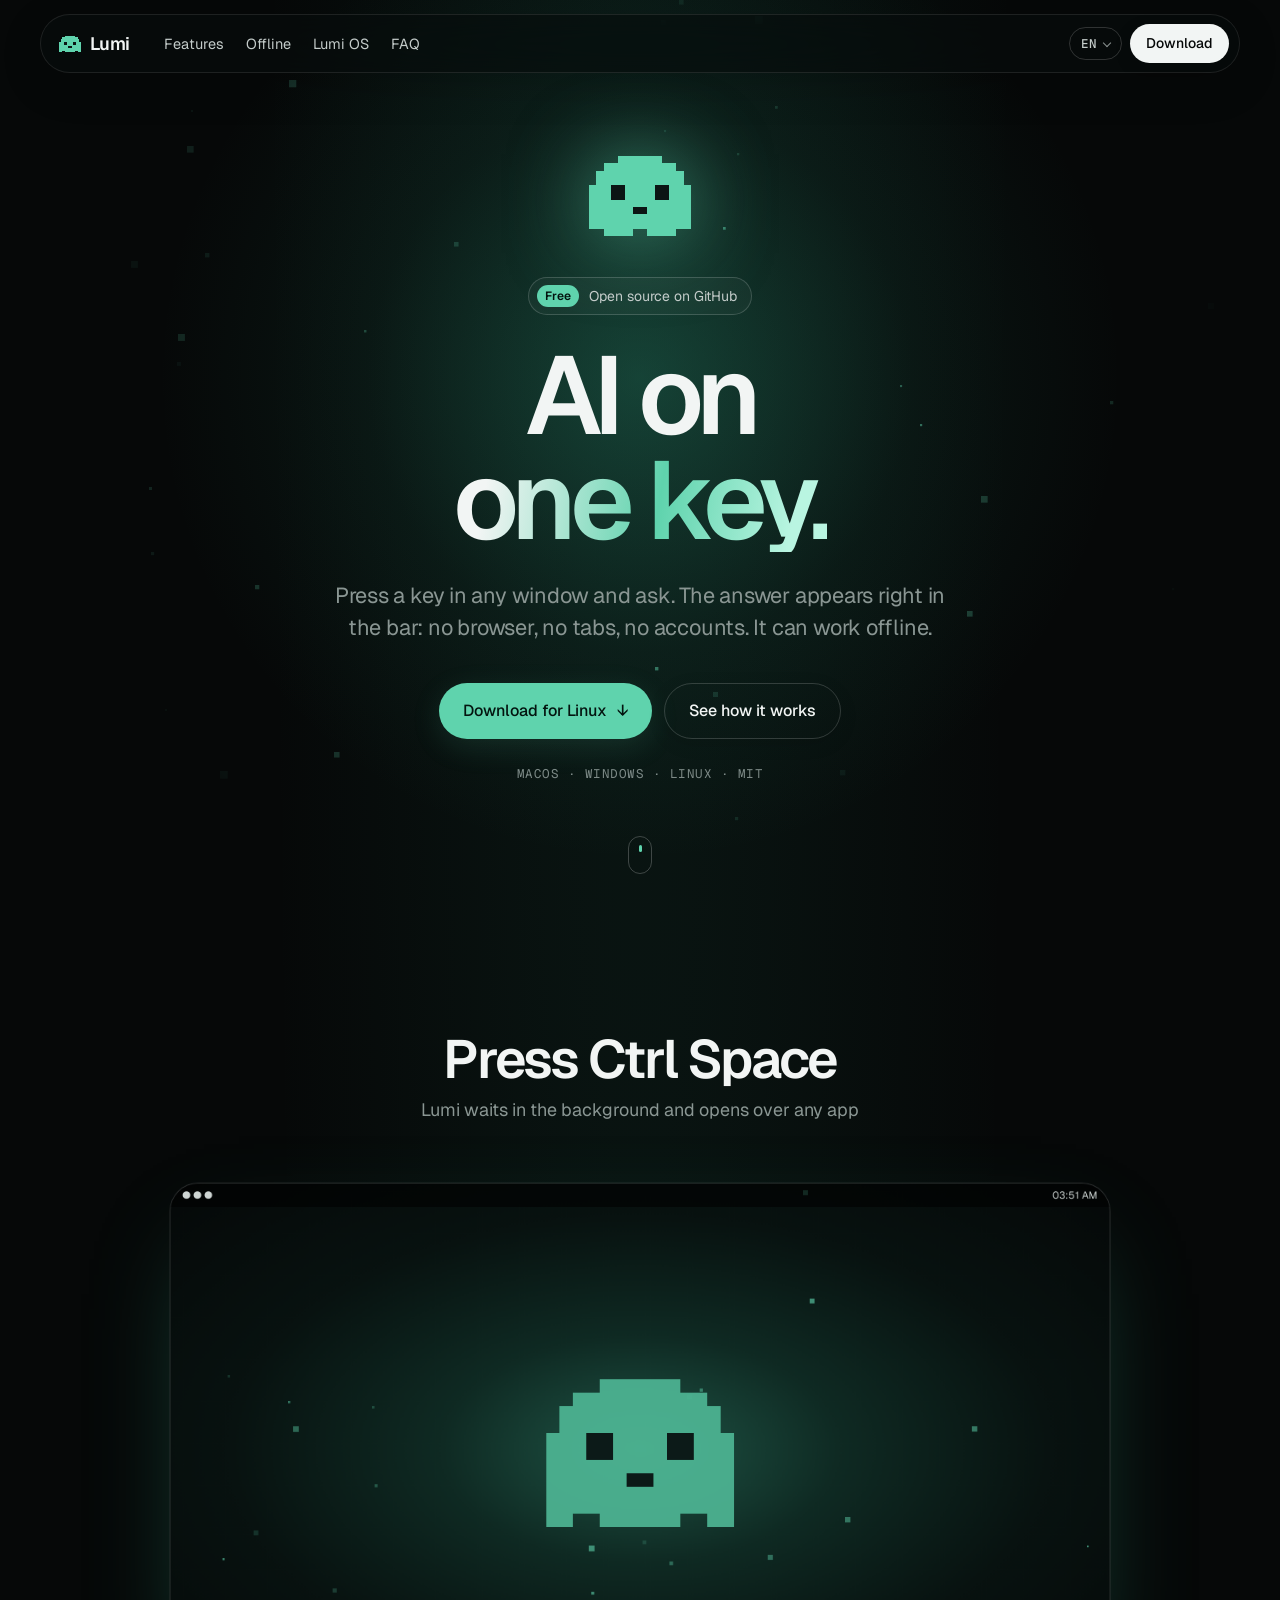
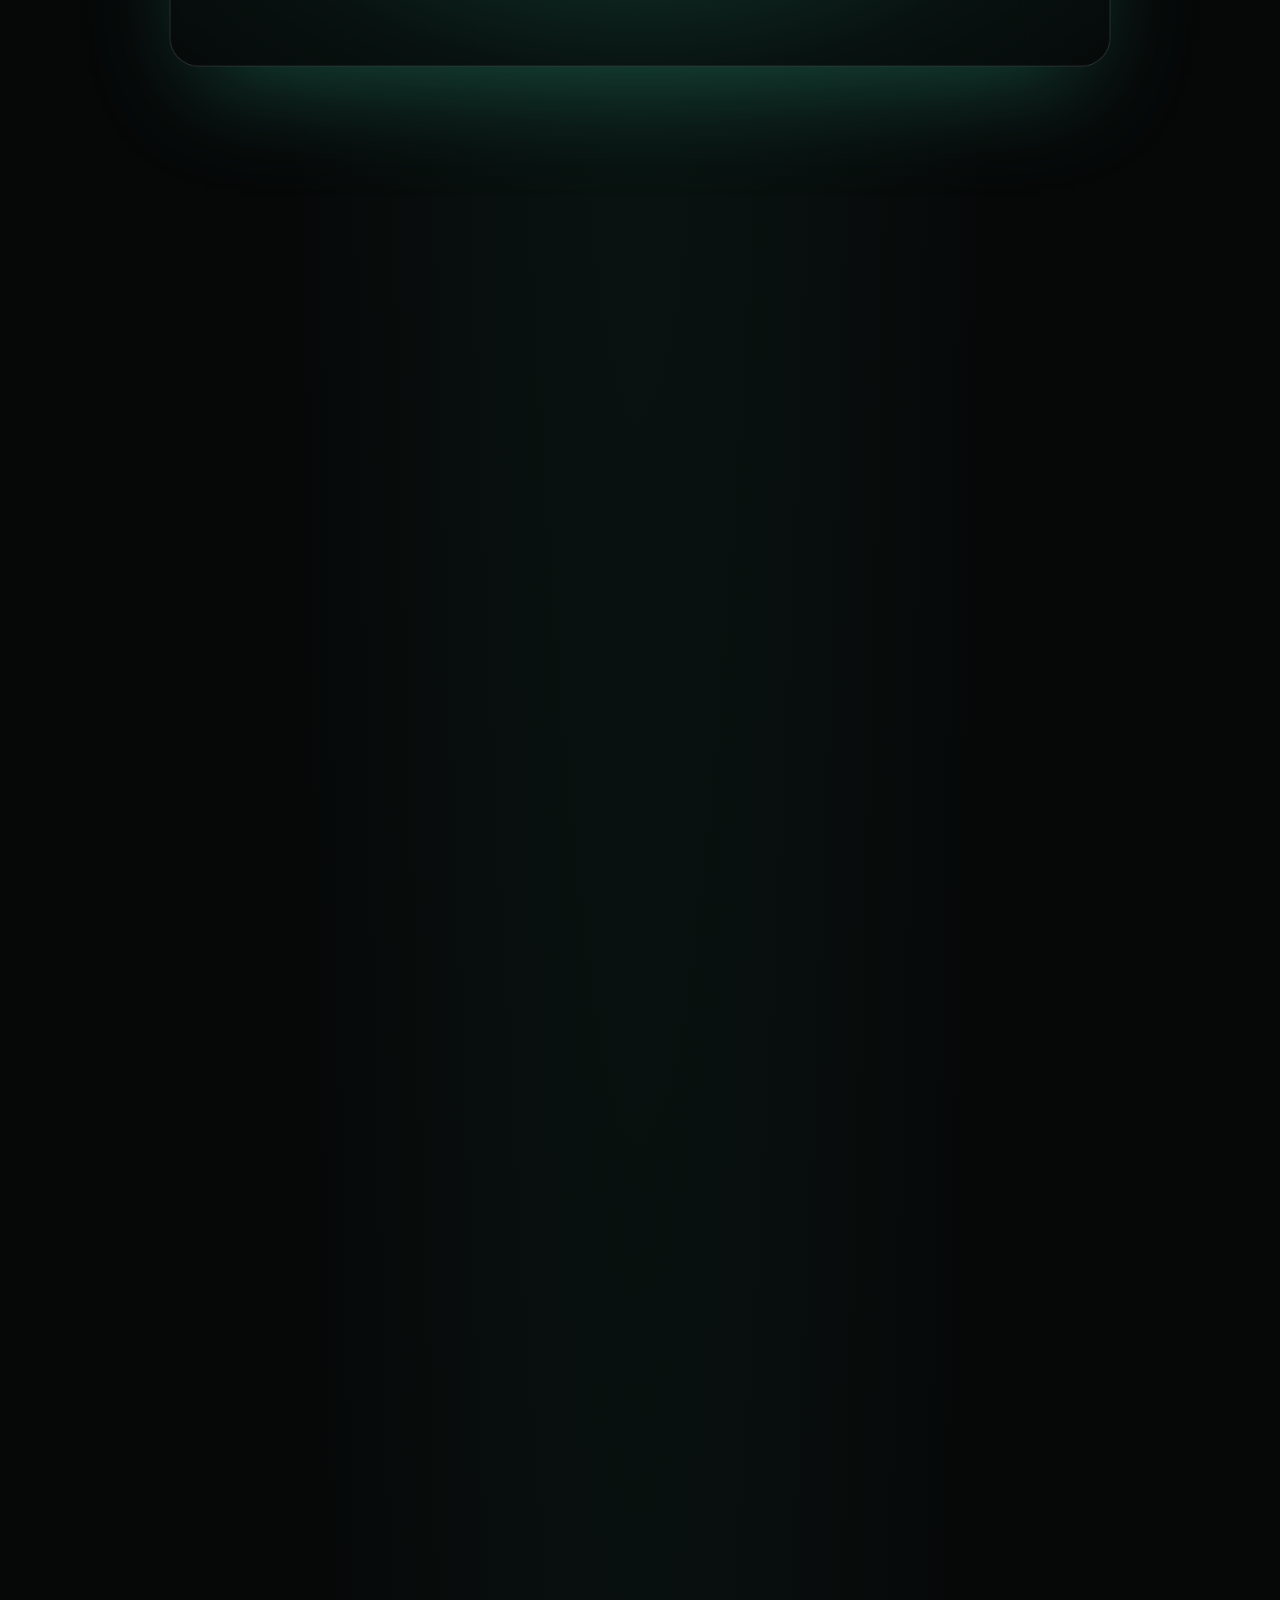
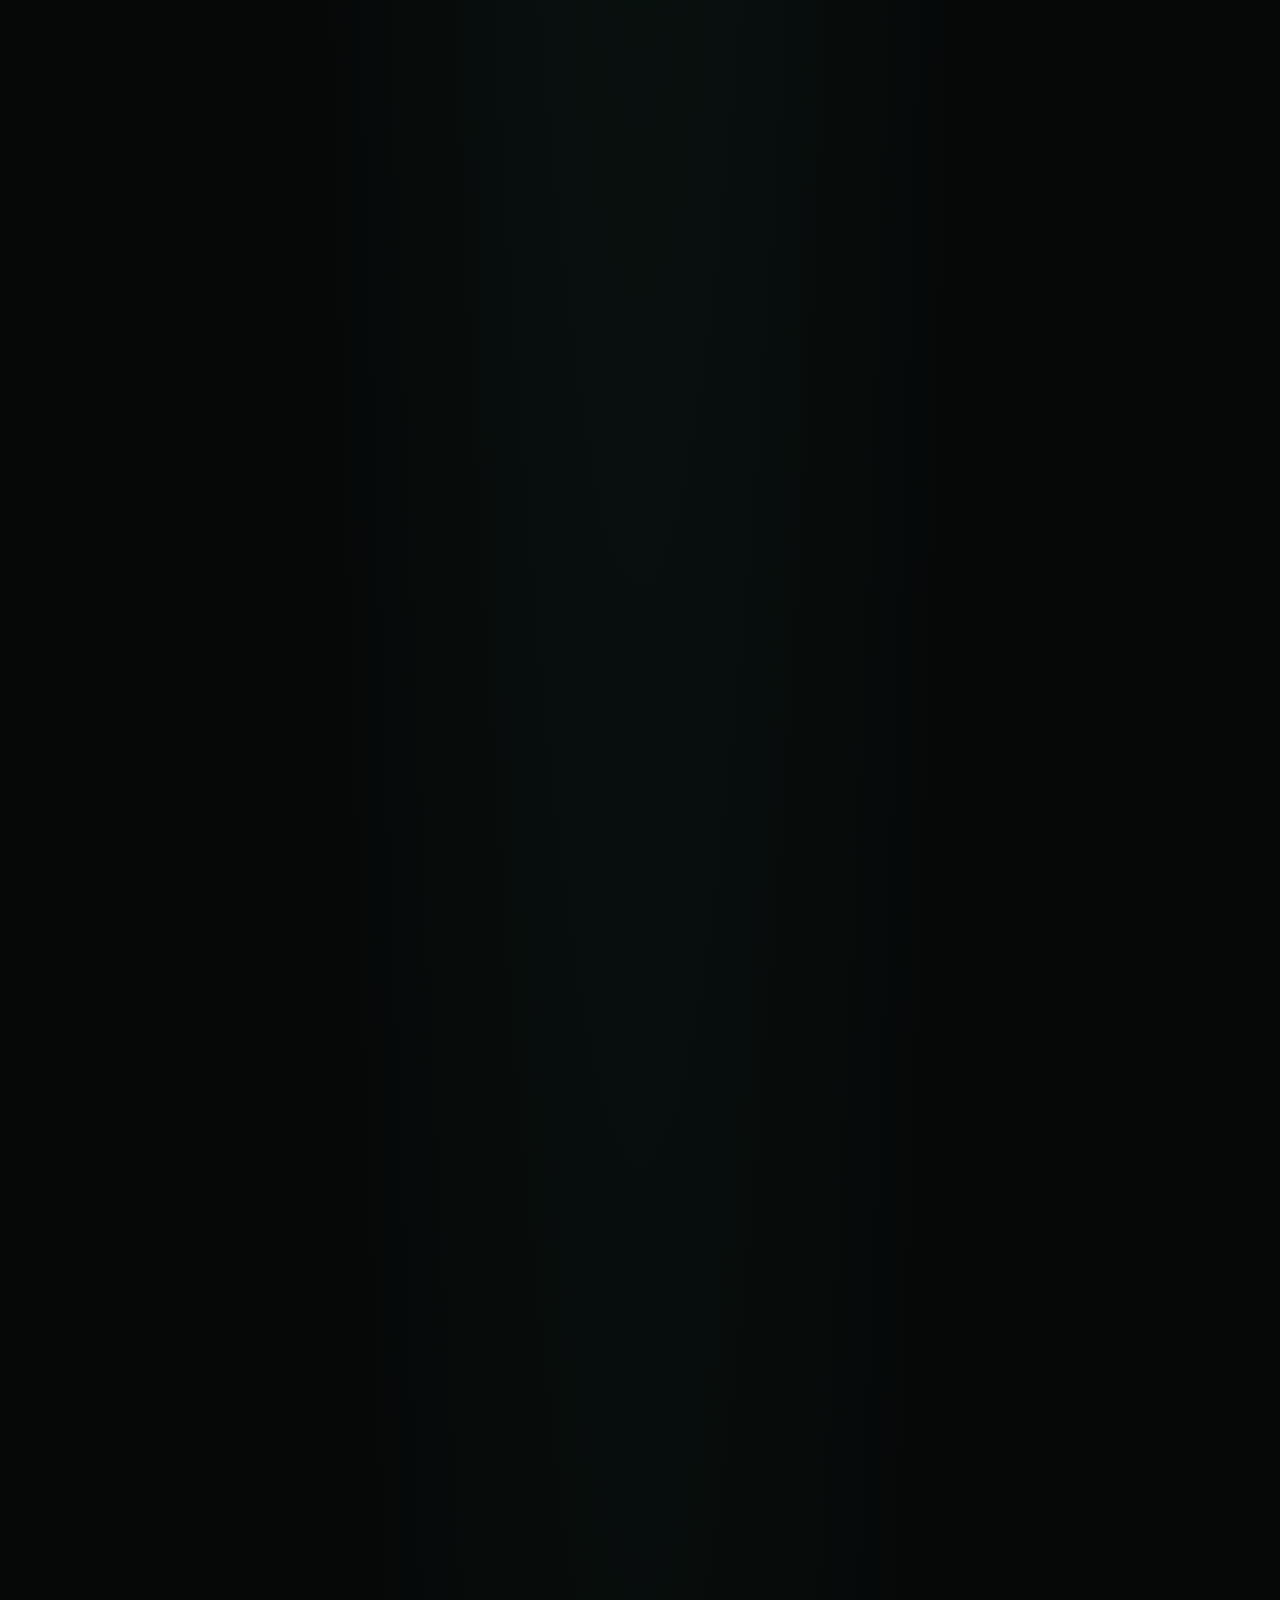
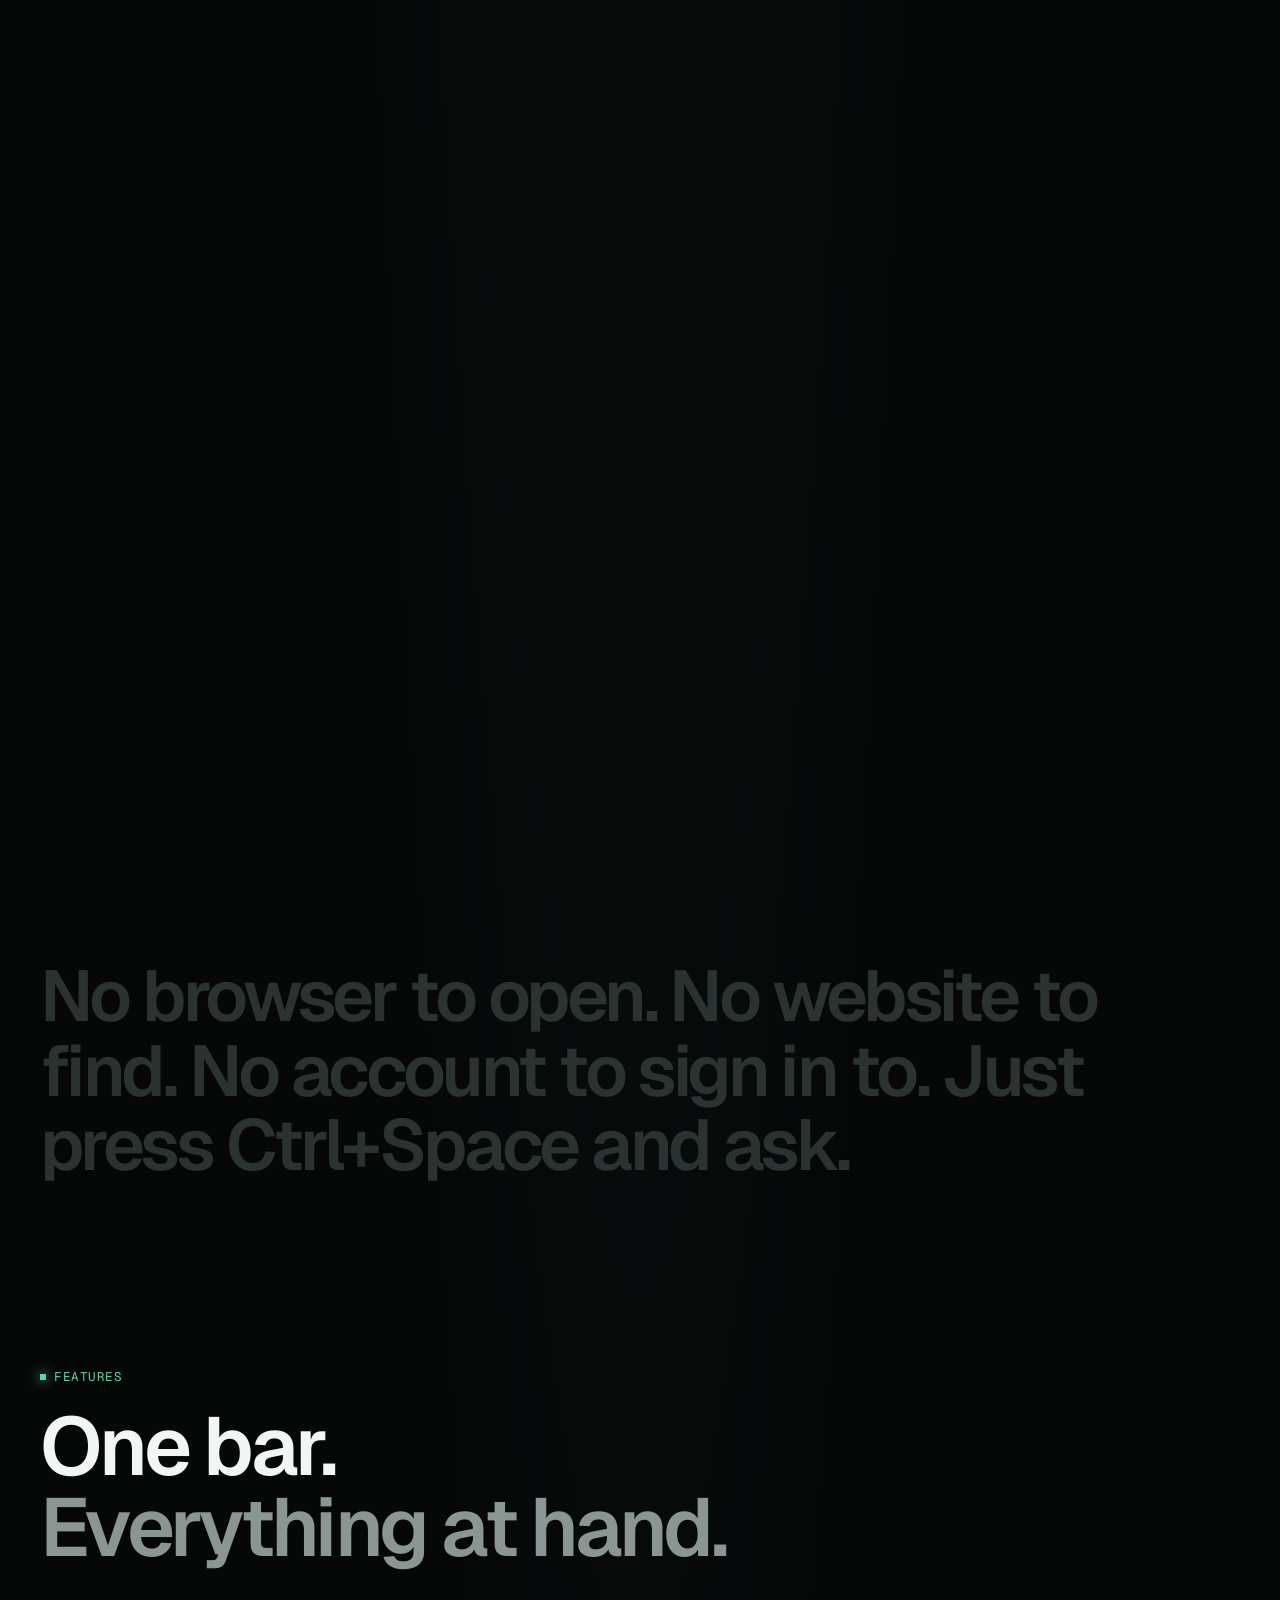
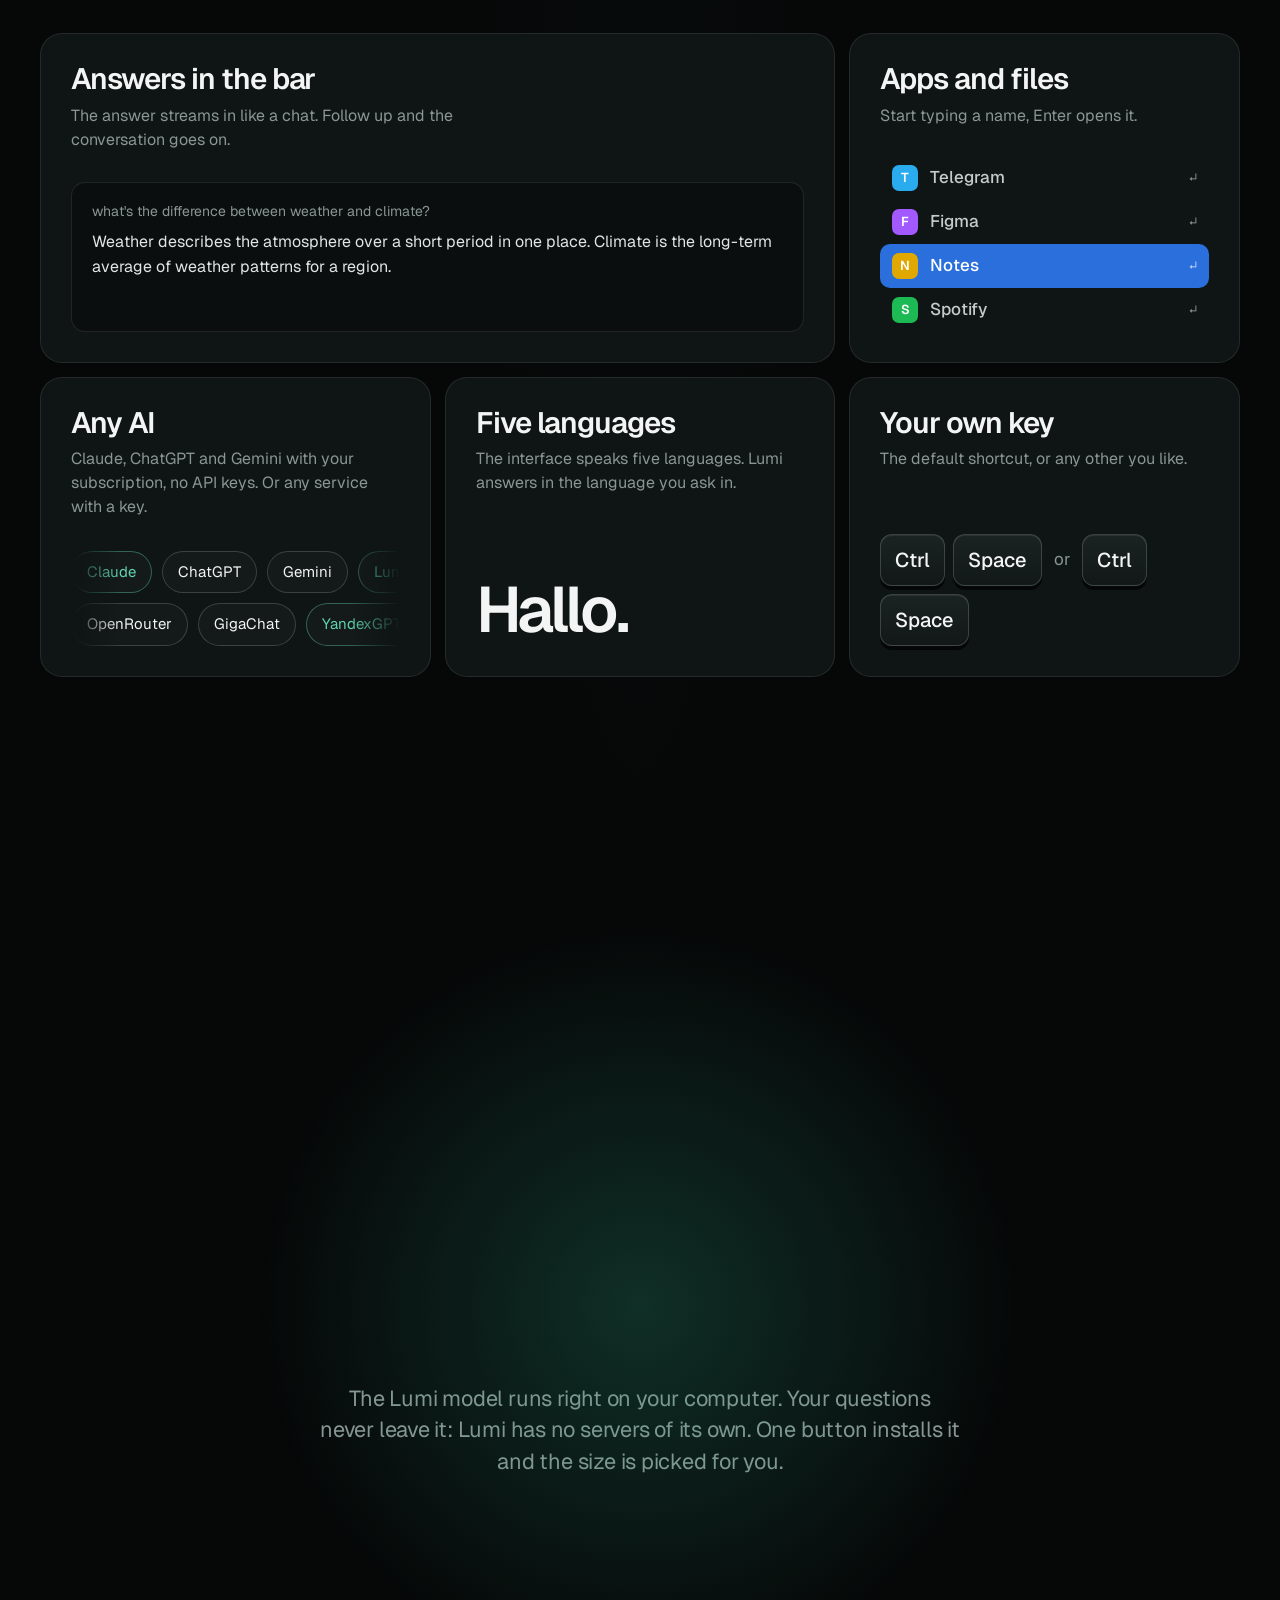
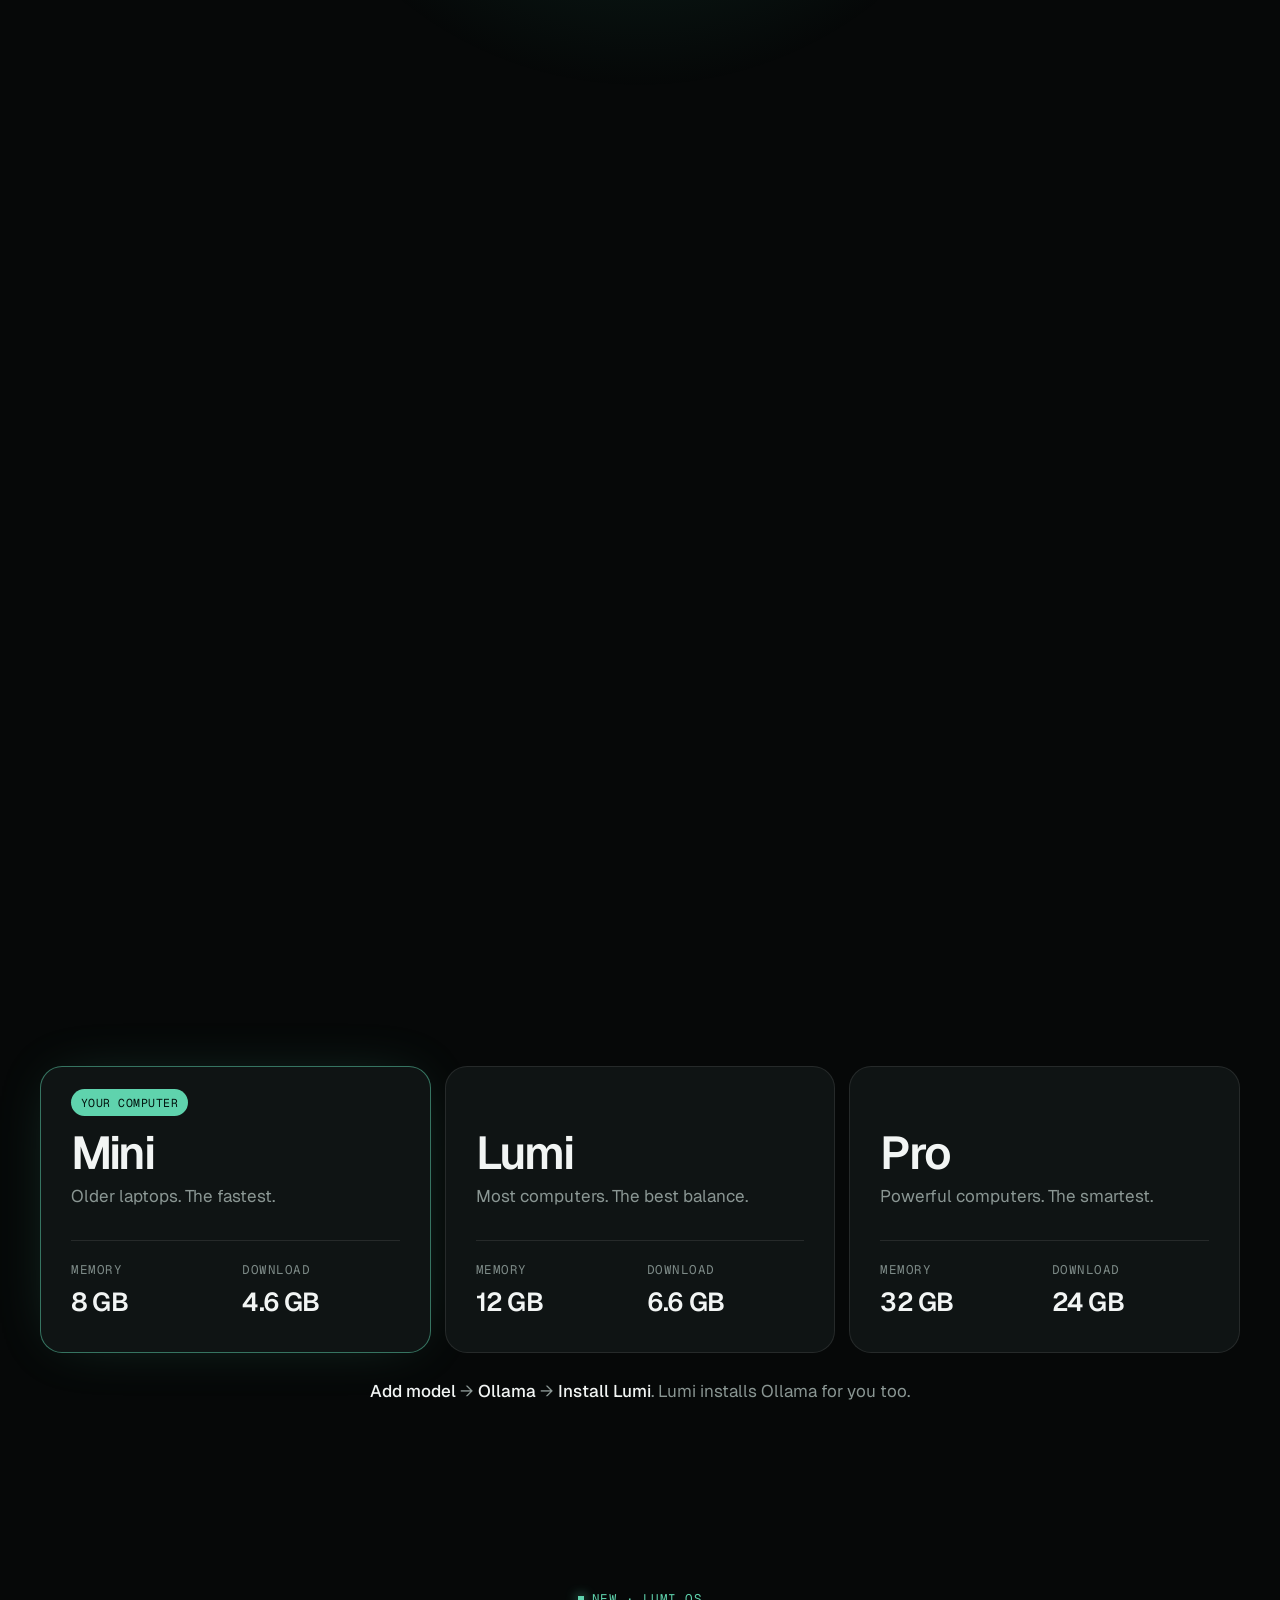
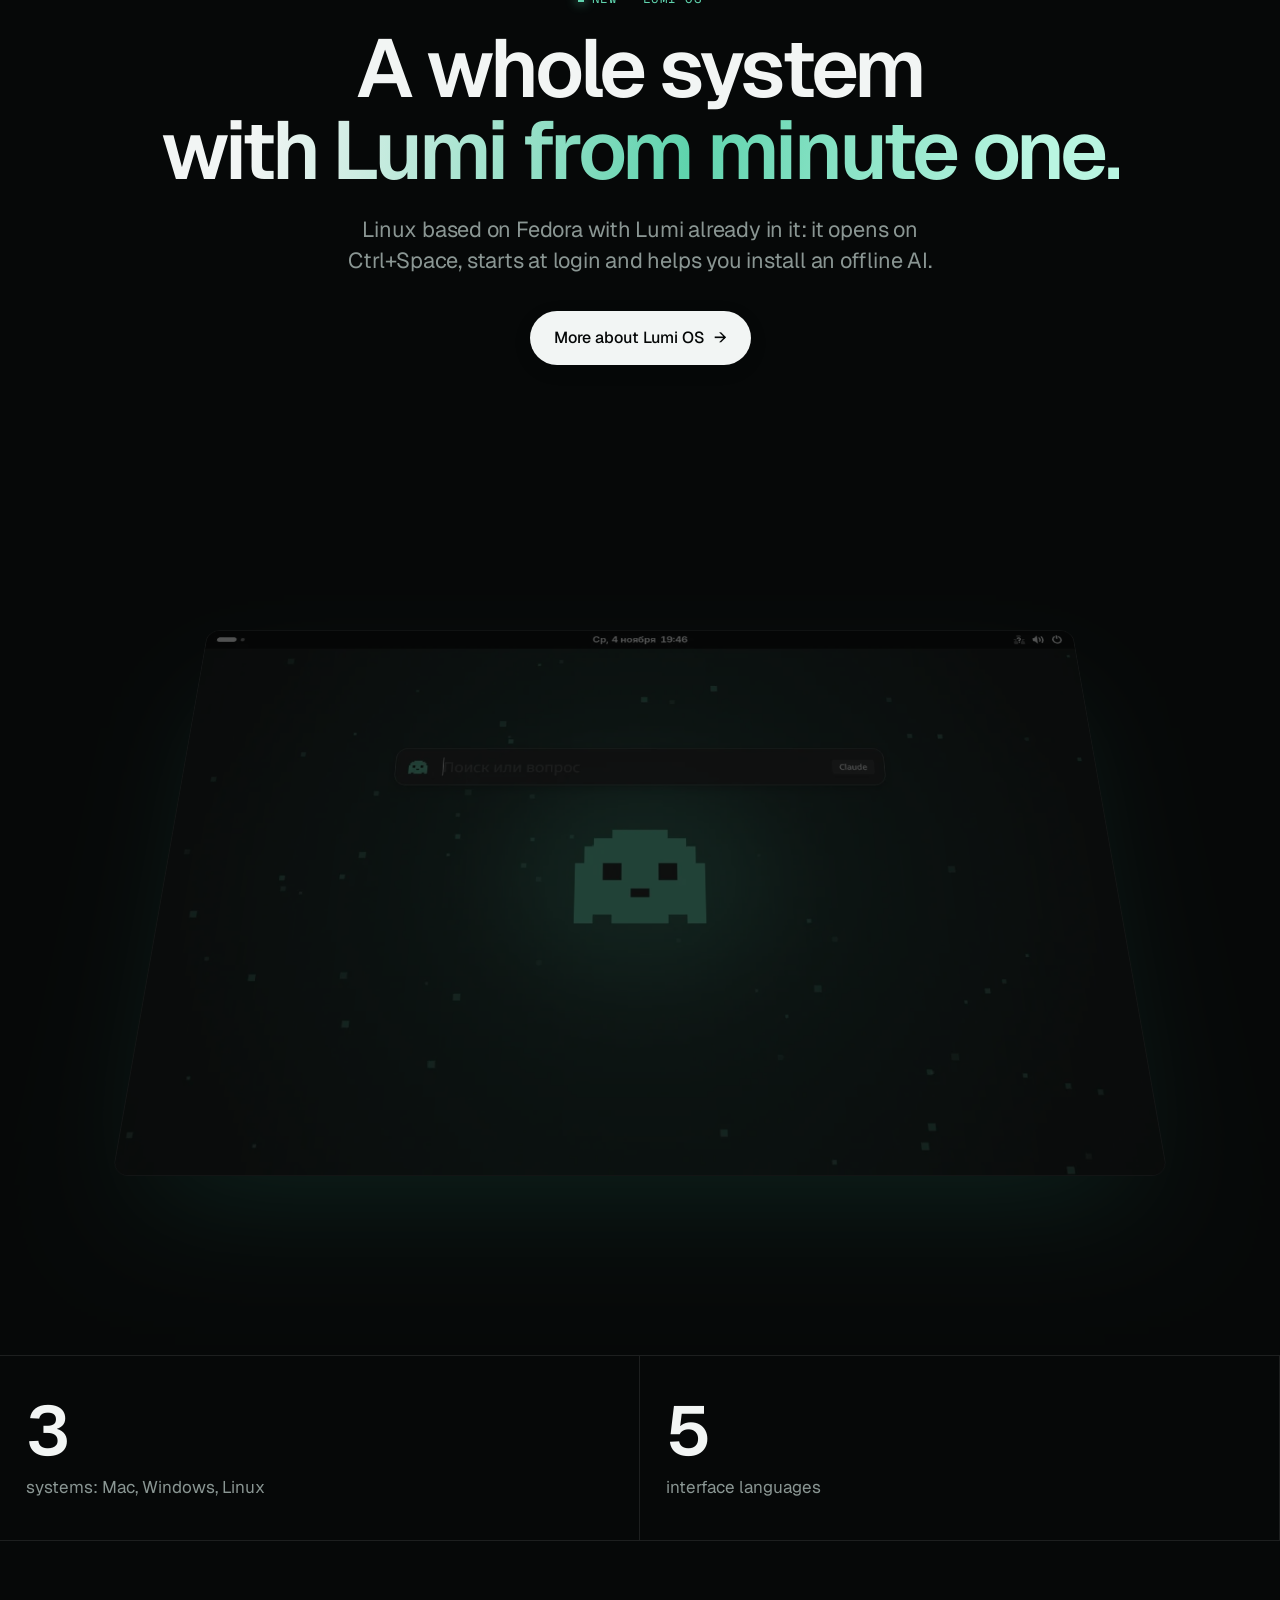
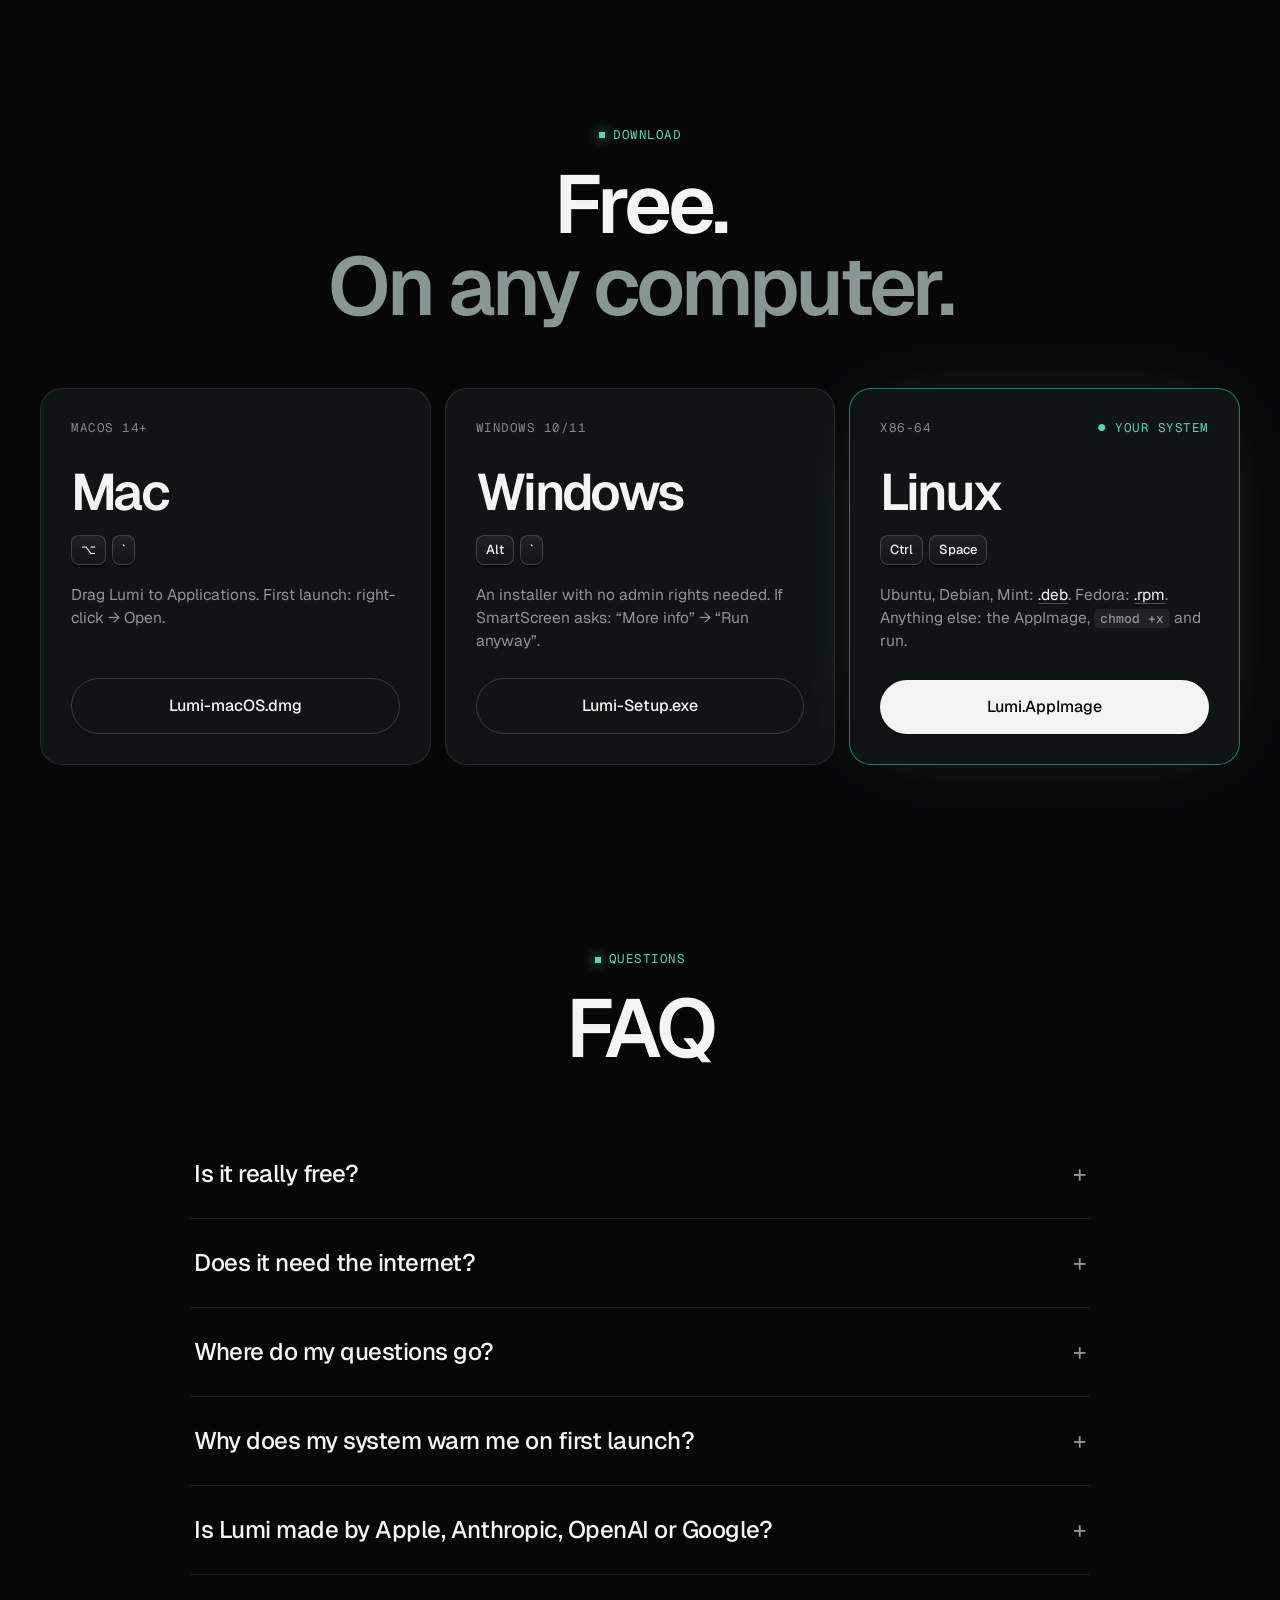
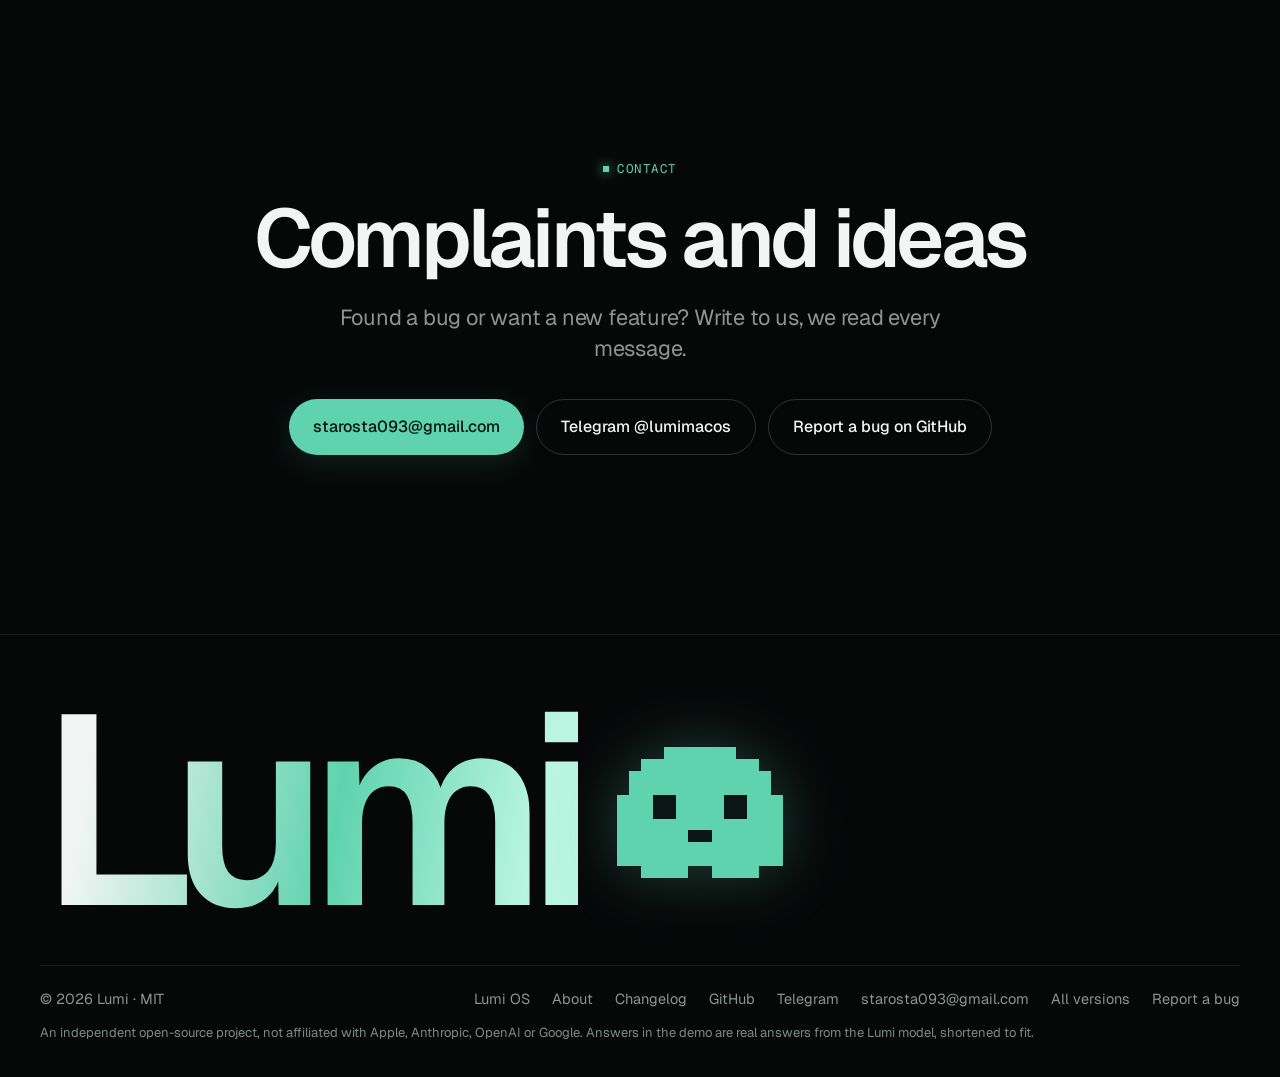
==== commit df4b1dd2: "WIP: unfinished, stopped to continue in a cloud session Co-Authored-By: Claude Opus 5.5 <noreply@ant" ====
--- a/site/index.html
+++ b/site/index.html
@@ -5,16 +5,60 @@
 <meta name="viewport" content="width=device-width, initial-scale=1">
 <title>Lumi — нейросеть одной клавишей</title>
 <meta name="description" content="Lumi — бесплатная строка в стиле Spotlight для Mac, Windows и Linux: открывает программы и файлы и отвечает на вопросы с помощью ИИ. Может работать без интернета.">
+<link rel="canonical" href="https://alberts15.github.io/Lumi/">
+<link rel="alternate" hreflang="ru" href="https://alberts15.github.io/Lumi/?lang=ru">
+<link rel="alternate" hreflang="en" href="https://alberts15.github.io/Lumi/?lang=en">
+<link rel="alternate" hreflang="de" href="https://alberts15.github.io/Lumi/?lang=de">
+<link rel="alternate" hreflang="es" href="https://alberts15.github.io/Lumi/?lang=es">
+<link rel="alternate" hreflang="fr" href="https://alberts15.github.io/Lumi/?lang=fr">
+<link rel="alternate" hreflang="x-default" href="https://alberts15.github.io/Lumi/">
 <meta property="og:title" content="Lumi — нейросеть одной клавишей">
 <meta property="og:description" content="Бесплатная строка с ИИ для Mac, Windows и Linux. Может работать без интернета.">
 <meta property="og:image" content="https://alberts15.github.io/Lumi/og.png">
+<meta property="og:image:width" content="1280">
+<meta property="og:image:height" content="640">
+<meta property="og:image:alt" content="Пиксельный призрак Lumi и надпись «Spotlight + AI in one bar»">
+<meta property="og:url" content="https://alberts15.github.io/Lumi/">
+<meta property="og:site_name" content="Lumi">
 <meta property="og:type" content="website">
+<meta property="og:locale" content="ru_RU">
+<meta property="og:locale:alternate" content="en_US">
+<meta property="og:locale:alternate" content="de_DE">
+<meta property="og:locale:alternate" content="es_ES">
+<meta property="og:locale:alternate" content="fr_FR">
 <meta name="twitter:card" content="summary_large_image">
+<meta name="twitter:title" content="Lumi — нейросеть одной клавишей">
+<meta name="twitter:description" content="Бесплатная строка с ИИ для Mac, Windows и Linux. Может работать без интернета.">
+<meta name="twitter:image" content="https://alberts15.github.io/Lumi/og.png">
 <meta name="theme-color" content="#060808">
-<link rel="icon" href="icon.png">
+<link rel="icon" href="icon-32.png" sizes="32x32" type="image/png">
+<link rel="icon" href="icon-192.png" sizes="192x192" type="image/png">
+<link rel="apple-touch-icon" href="apple-touch-icon.png">
 <link rel="preconnect" href="https://fonts.googleapis.com">
 <link rel="preconnect" href="https://fonts.gstatic.com" crossorigin>
+<link rel="preload" as="style" href="https://fonts.googleapis.com/css2?family=Geist:wght@400;500;600&family=Geist+Mono:wght@500&display=swap">
 <link href="https://fonts.googleapis.com/css2?family=Geist:wght@400;500;600&family=Geist+Mono:wght@500&display=swap" rel="stylesheet">
+<script type="application/ld+json">
+{
+  "@context": "https://schema.org",
+  "@type": "SoftwareApplication",
+  "name": "Lumi",
+  "alternateName": "ClaudeLight",
+  "description": "A free, open-source Spotlight-style bar for macOS, Windows and Linux that opens apps and files and answers questions with Claude, ChatGPT, Gemini or Lumi's own offline model.",
+  "url": "https://alberts15.github.io/Lumi/",
+  "image": "https://alberts15.github.io/Lumi/og.png",
+  "applicationCategory": "UtilitiesApplication",
+  "operatingSystem": "macOS 14+, Windows 10, Windows 11, Linux (x86-64)",
+  "downloadUrl": "https://github.com/AlbertS15/Lumi/releases/latest",
+  "releaseNotes": "https://alberts15.github.io/Lumi/changelog.html",
+  "license": "https://opensource.org/licenses/MIT",
+  "isAccessibleForFree": true,
+  "inLanguage": ["en", "ru", "de", "es", "fr"],
+  "offers": { "@type": "Offer", "price": "0", "priceCurrency": "USD" },
+  "author": { "@type": "Person", "name": "AlbertS15", "url": "https://github.com/AlbertS15" },
+  "sameAs": ["https://github.com/AlbertS15/Lumi", "https://t.me/lumimacos"]
+}
+</script>
 <link rel="stylesheet" href="style.css">
 <link rel="stylesheet" href="refresh.css">
 <style>
@@ -162,9 +206,10 @@
 </style>
 </head>
 <body>
-
-<nav class="nav">
-  <a class="logo" href="#"><canvas class="px ghost" width="14" height="13"></canvas>Lumi</a>
+<a class="skip" href="#main" data-i18n="ui_skip">Перейти к содержанию</a>
+
+<nav class="nav" aria-label="Lumi">
+  <a class="logo" href="./"><canvas class="px ghost" width="14" height="13"></canvas>Lumi</a>
   <div class="links">
     <a href="#features" data-i18n="nav_features">Возможности</a>
     <a href="#offline" data-i18n="nav_offline">Без интернета</a>
@@ -172,11 +217,12 @@
     <a href="#faq" data-i18n="nav_faq">Вопросы</a>
   </div>
   <div class="r">
-    <button class="lang" id="lang">EN</button>
+    <button class="lang" id="lang" type="button" aria-label="Язык: Русский">RU</button>
     <a class="btn sm" href="#download"><span class="roll"><span data-i18n="download">Скачать</span><span data-i18n="download">Скачать</span></span></a>
   </div>
 </nav>
 
+<main id="main" tabindex="-1">
 <header class="hero">
   <canvas class="pixels" data-count="80"></canvas>
   <div class="inner">
@@ -190,7 +236,7 @@
     </div>
     <p class="plats mono fade-in" style="animation-delay:.8s">macOS · Windows · Linux · MIT</p>
   </div>
-  <div class="cue"></div>
+  <div class="cue" aria-hidden="true"></div>
 </header>
 
 <section class="scene" id="demo">
@@ -201,7 +247,7 @@
       <div data-c="2"><h3 data-i18n="cap2">Ответ прямо в строке</h3><p data-i18n="cap2_p">Печатается сразу, как в чате. Можно уточнить, и разговор продолжится</p></div>
       <div data-c="3"><h3 data-i18n="cap3">И даже без интернета</h3><p data-i18n="cap3_p">Своя модель Lumi работает на вашем компьютере</p></div>
     </div>
-    <div class="screen" id="screen">
+    <div class="screen" id="screen" aria-hidden="true">
       <canvas class="pixels" data-count="45"></canvas>
       <div class="menubar"><span>●  ●  ●</span><span id="clock">9:41</span></div>
       <canvas class="px ghost wall" data-color="#4fb896" width="14" height="13"></canvas>
@@ -212,7 +258,7 @@
           <div class="ans"><div class="q" id="asked"></div><div id="answer"></div></div>
         </div>
       </div>
-      <div class="note mono" id="note"><span class="wifi"><svg viewBox="0 0 24 24" fill="none" stroke="currentColor" stroke-width="2"><path d="M2 8.8a15 15 0 0 1 20 0M5 12.6a10 10 0 0 1 14 0M8.5 16.1a5 5 0 0 1 7 0M12 20h.01M3 3l18 18"/></svg><span data-i18n="note">Wi-Fi выключен · настоящий ответ модели Lumi</span></span></div>
+      <div class="note mono" id="note"><span class="wifi"><svg viewBox="0 0 24 24" fill="none" stroke="currentColor" stroke-width="2" aria-hidden="true"><path d="M2 8.8a15 15 0 0 1 20 0M5 12.6a10 10 0 0 1 14 0M8.5 16.1a5 5 0 0 1 7 0M12 20h.01M3 3l18 18"/></svg><span data-i18n="note">Wi-Fi выключен · настоящий ответ модели Lumi</span></span></div>
     </div>
   </div>
 </section>
@@ -227,16 +273,16 @@
     <h2 class="h2 reveal" data-i18n-html="f_title">Одна строка.<br><span class="mute">Всё под рукой.</span></h2>
     <div class="bento">
       <div class="card s4 reveal"><h3 data-i18n="b1_h">Ответы в строке</h3><p data-i18n="b1_p">Ответ печатается сразу, как в чате. Уточняйте, и разговор продолжится.</p>
-        <div class="demo"><div class="stream" id="stream"></div></div></div>
+        <div class="demo" aria-hidden="true"><div class="stream" id="stream"></div></div></div>
       <div class="card s2 reveal d1"><h3 data-i18n="b2_h">Программы и файлы</h3><p data-i18n="b2_p">Начните вводить название, Enter откроет нужное.</p>
-        <div class="demo apps" id="apps"></div></div>
+        <div class="demo apps" id="apps" aria-hidden="true"></div></div>
       <div class="card s2 reveal"><h3 data-i18n="b3_h">Любая нейросеть</h3><p data-i18n="b3_p">Claude, ChatGPT и Gemini по вашей подписке, без API-ключей. Или любой сервис по ключу.</p>
-        <div class="demo marquee">
+        <div class="demo marquee" aria-hidden="true">
           <div class="track"><span class="chip t">Claude</span><span class="chip">ChatGPT</span><span class="chip">Gemini</span><span class="chip t">Lumi</span><span class="chip">DeepSeek</span><span class="chip">Mistral</span><span class="chip t">Claude</span><span class="chip">ChatGPT</span><span class="chip">Gemini</span><span class="chip t">Lumi</span><span class="chip">DeepSeek</span><span class="chip">Mistral</span></div>
           <div class="track rev"><span class="chip">OpenRouter</span><span class="chip">GigaChat</span><span class="chip t">YandexGPT</span><span class="chip">Ollama</span><span class="chip">OpenRouter</span><span class="chip">GigaChat</span><span class="chip t">YandexGPT</span><span class="chip">Ollama</span></div>
         </div></div>
       <div class="card s2 reveal d1"><h3 data-i18n="b4_h">Пять языков</h3><p data-i18n="b4_p">Интерфейс на пяти языках. Lumi отвечает на языке вопроса.</p>
-        <div class="demo"><div class="hello" id="hello"></div></div></div>
+        <div class="demo" aria-hidden="true"><div class="hello" id="hello"></div></div></div>
       <div class="card s2 reveal d2"><h3 data-i18n="b5_h">Своя клавиша</h3><p data-i18n="b5_p">Сочетание по умолчанию или любое другое, какое удобно вам.</p>
         <div class="demo keyshow" id="keyshow"></div></div>
     </div>
@@ -245,7 +291,7 @@
 
 <section class="zoom" id="offline">
   <div class="sticky">
-    <div class="glow"></div>
+    <div class="glow" aria-hidden="true"></div>
     <div class="wrap center">
       <h2 id="zoomh" data-i18n-html="o_title">Свой ИИ.<br><span class="grad">Ноль серверов.</span></h2>
       <p class="sub lead" id="zoomlead" data-i18n="o_lead">Модель Lumi работает прямо на вашем компьютере. Вопросы его не покидают: у Lumi нет своих серверов. Ставится одной кнопкой, а размер подбирается сам.</p>
@@ -274,7 +320,7 @@
     <div class="ctas reveal">
       <a class="btn" href="os.html"><span class="roll"><span data-i18n="os_more">Подробнее о Lumi OS</span><span data-i18n="os_more">Подробнее о Lumi OS</span></span><span class="arr">→</span></a>
     </div>
-    <div class="persp"><div class="shot" id="osshot"><img src="img/os-bar-empty.jpg" width="1280" height="800" alt="Lumi OS: рабочий стол с призраком и строкой Lumi" loading="lazy"></div></div>
+    <div class="persp"><div class="shot" id="osshot"><picture><source type="image/webp" srcset="img/os-bar-empty-640.webp 640w, img/os-bar-empty.webp 1280w" sizes="(max-width: 1240px) calc(100vw - 40px), 1200px"><img src="img/os-bar-empty.jpg" srcset="img/os-bar-empty-640.jpg 640w, img/os-bar-empty.jpg 1280w" sizes="(max-width: 1240px) calc(100vw - 40px), 1200px" width="1280" height="800" alt="Lumi OS: рабочий стол с призраком и строкой Lumi" data-i18n-attr="alt:shot_alt" loading="lazy" decoding="async"></picture></div></div>
   </div>
 </section>
 
@@ -303,7 +349,7 @@
         <p data-i18n="pw">Установщик без прав администратора. Если SmartScreen спросит: «Подробнее» → «Выполнить в любом случае».</p>
         <a class="btn" data-asset="win" href="https://github.com/AlbertS15/Lumi/releases/latest">Lumi-Setup.exe</a></div>
       <div class="card plat reveal d2" data-os="linux"><div class="top mono"><span>x86-64</span><span class="yours" data-i18n="yours">● Ваша система</span></div>
-        <h3>Linux</h3><div class="hk"><kbd class="sm">Ctrl</kbd><kbd class="sm" data-i18n="space">Пробел</kbd></div>
+        <h3>Linux</h3><div class="hk"><kbd class="sm" data-i18n="ctrl">Ctrl</kbd><kbd class="sm" data-i18n="space">Пробел</kbd></div>
         <p data-i18n-html="pl">Ubuntu, Debian, Mint: <a data-asset="deb" href="https://github.com/AlbertS15/Lumi/releases/latest">.deb</a>. Fedora: <a data-asset="rpm" href="https://github.com/AlbertS15/Lumi/releases/latest">.rpm</a>. Остальные: AppImage, <code>chmod +x</code> и запуск.</p>
         <a class="btn" data-asset="linux" href="https://github.com/AlbertS15/Lumi/releases/latest">Lumi.AppImage</a></div>
     </div>
@@ -336,6 +382,7 @@
     </div>
   </div>
 </section>
+</main>
 
 <footer class="foot">
   <div class="wrap">
@@ -344,6 +391,8 @@
       <span>© 2026 Lumi · MIT</span>
       <div class="r">
         <a href="os.html">Lumi OS</a>
+        <a href="about.html" data-i18n="ui_about">О проекте</a>
+        <a href="changelog.html" data-i18n="ui_changelog">Что нового</a>
         <a href="https://github.com/AlbertS15/Lumi">GitHub</a>
         <a href="https://t.me/lumimacos">Telegram</a>
         <a href="mailto:starosta093@gmail.com">starosta093@gmail.com</a>
@@ -357,8 +406,15 @@
 
 <script>
 window.PAGE = {
+  // Only what the script writes; everything else in Russian is the HTML itself.
+  ru: {
+    statement: "Не нужно открывать браузер. Искать сайт. Входить в аккаунт. Просто нажмите *Alt+Ё* и спросите.",
+    js_ph: "Поиск или вопрос", js_followup: "Уточните вопрос…", js_dl_for: "Скачать для ", js_dl_free: "Скачать бесплатно",
+    js_or: "или", js_press: "Нажмите", js_pill: "{n} ★ на GitHub · открытый код",
+  },
   en: {
     title: "Lumi — AI on one key",
+    description: "Lumi is a free Spotlight-style bar for Mac, Windows and Linux: it opens apps and files and answers questions with AI. It can work offline.",
     nav_features: "Features", nav_offline: "Offline", nav_faq: "FAQ", download: "Download", free: "Free", pill: "Open source on GitHub",
     hero_title: '<span class="ln"><span style="animation-delay:.15s">AI on</span></span><span class="ln"><span class="grad" style="animation-delay:.27s">one key.</span></span>',
     hero_sub: "Press a key in any window and ask. The answer appears right in the bar: no browser, no tabs, no accounts. It can work offline.",
@@ -382,13 +438,13 @@
     howto: "<b>Add model</b> → <b>Ollama</b> → <b>Install Lumi</b>. Lumi installs Ollama for you too.",
     os_label: "New · Lumi OS", os_title: 'A whole system<br><span class="grad">with Lumi from minute one.</span>',
     os_sub: "Linux based on Fedora with Lumi already in it: it opens on Ctrl+Space, starts at login and helps you install an offline AI.",
-    os_more: "More about Lumi OS",
+    os_more: "More about Lumi OS", shot_alt: "Lumi OS: the desktop with the ghost and the Lumi bar",
     n_os: "systems: Mac, Windows, Linux", n_lang: "interface languages",
     d_label: "Download", d_title: 'Free.<br><span class="mute">On any computer.</span>', yours: "● Your system",
     pm: "Drag Lumi to Applications. First launch: right-click → Open.",
     pw: "An installer with no admin rights needed. If SmartScreen asks: “More info” → “Run anyway”.",
     pl: 'Ubuntu, Debian, Mint: <a data-asset="deb" href="https://github.com/AlbertS15/Lumi/releases/latest">.deb</a>. Fedora: <a data-asset="rpm" href="https://github.com/AlbertS15/Lumi/releases/latest">.rpm</a>. Anything else: the AppImage, <code>chmod +x</code> and run.',
-    space: "Space", q_label: "Questions", q_title: "FAQ",
+    space: "Space", ctrl: "Ctrl", q_label: "Questions", q_title: "FAQ",
     q1: "Is it really free?", a1: "Yes. Lumi is free and open source. You only pay for the AI itself if you choose a paid service, and nothing at all with Lumi's own model.",
     q2: "Does it need the internet?", a2: "Cloud AIs do. Lumi's own model works fully offline; you only need the internet once to download it.",
     q3: "Where do my questions go?", a3: "Only to the service you picked. With Lumi's own model, nowhere: everything stays on your computer. Lumi has no servers of its own.",
@@ -397,6 +453,140 @@
     c_label: "Contact", c_title: "Complaints and ideas", c_sub: "Found a bug or want a new feature? Write to us, we read every message.", c_gh: "Report a bug on GitHub",
     releases: "All versions", bug: "Report a bug",
     legal: "An independent open-source project, not affiliated with Apple, Anthropic, OpenAI or Google. Answers in the demo are real answers from the Lumi model, shortened to fit.",
+    js_ph: "Search or ask", js_followup: "Ask a follow-up…", js_dl_for: "Download for ", js_dl_free: "Download for free",
+    js_or: "or", js_press: "Press", js_pill: "{n} ★ on GitHub · open source",
+  },
+  de: {
+    title: "Lumi — KI auf einer Taste",
+    description: "Lumi ist eine kostenlose Leiste im Stil von Spotlight für Mac, Windows und Linux: Sie öffnet Programme und Dateien und beantwortet Fragen mit KI. Auch offline.",
+    nav_features: "Funktionen", nav_offline: "Offline", nav_faq: "Fragen", download: "Download", free: "Kostenlos", pill: "Open Source auf GitHub",
+    hero_title: '<span class="ln"><span style="animation-delay:.15s">KI auf</span></span><span class="ln"><span class="grad" style="animation-delay:.27s">einer Taste.</span></span>',
+    hero_sub: "Drücken Sie in jedem Fenster eine Taste und fragen Sie. Die Antwort erscheint direkt in der Leiste: ohne Browser, Tabs und Konten. Auch offline.",
+    see: "So funktioniert es",
+    cap0_p: "Lumi wartet im Hintergrund und erscheint über jedem Programm",
+    cap1: "Fragen Sie, was Sie wollen", cap1_p: "Oder tippen Sie den Namen eines Programms oder einer Datei",
+    cap2: "Die Antwort direkt in der Leiste", cap2_p: "Sie erscheint Wort für Wort wie in einem Chat. Rückfragen setzen das Gespräch fort",
+    cap3: "Sogar ohne Internet", cap3_p: "Lumis eigenes Modell läuft auf Ihrem Computer",
+    note: "WLAN aus · eine echte Antwort des Lumi-Modells",
+    statement: "Keinen Browser öffnen. Keine Website suchen. Bei keinem Konto anmelden. Einfach *Alt+^* drücken und fragen.",
+    f_label: "Funktionen", f_title: 'Eine Leiste.<br><span class="mute">Alles griffbereit.</span>',
+    b1_h: "Antworten in der Leiste", b1_p: "Die Antwort erscheint Wort für Wort wie in einem Chat. Rückfragen setzen das Gespräch fort.",
+    b2_h: "Programme und Dateien", b2_p: "Namen eintippen, Enter öffnet es.",
+    b3_h: "Jede KI", b3_p: "Claude, ChatGPT und Gemini mit Ihrem Abo, ohne API-Schlüssel. Oder jeder Dienst mit Schlüssel.",
+    b4_h: "Fünf Sprachen", b4_p: "Die Oberfläche gibt es in fünf Sprachen. Lumi antwortet in der Sprache der Frage.",
+    b5_h: "Ihr eigenes Kürzel", b5_p: "Das Standardkürzel oder jedes andere, das Ihnen passt.",
+    o_title: 'Eigene KI.<br><span class="grad">Null Server.</span>',
+    o_lead: "Das Lumi-Modell läuft direkt auf Ihrem Computer. Ihre Fragen verlassen ihn nicht: Lumi hat keine eigenen Server. Ein Klick installiert es, die Größe wird automatisch gewählt.",
+    rec: "Ihr Computer", rec_most: "Passt für die meisten", ram: "Speicher", size: "Download",
+    m0: "Ältere Laptops. Am schnellsten.", m1: "Die meisten Computer. Die beste Balance.", m2: "Leistungsstarke Computer. Am klügsten.",
+    howto: "<b>Modell verbinden</b> → <b>Ollama</b> → <b>Lumi installieren</b>. Lumi installiert Ollama gleich mit.",
+    os_label: "Neu · Lumi OS", os_title: 'Ein ganzes System,<br><span class="grad">mit Lumi ab der ersten Minute.</span>',
+    os_sub: "Ein Linux auf Fedora-Basis, in dem Lumi schon steckt: Es öffnet sich mit Strg+Leertaste, startet bei der Anmeldung und hilft, eine Offline-KI einzurichten.",
+    os_more: "Mehr über Lumi OS", shot_alt: "Lumi OS: der Desktop mit dem Geist und der Lumi-Leiste",
+    n_os: "Systeme: Mac, Windows, Linux", n_lang: "Sprachen der Oberfläche",
+    d_label: "Download", d_title: 'Kostenlos.<br><span class="mute">Auf jedem Computer.</span>', yours: "● Ihr System",
+    pm: "Lumi in „Programme“ ziehen. Beim ersten Start: Rechtsklick → „Öffnen“.",
+    pw: "Installation ohne Administratorrechte. Wenn SmartScreen nachfragt: „Weitere Informationen“ → „Trotzdem ausführen“.",
+    pl: 'Ubuntu, Debian, Mint: <a data-asset="deb" href="https://github.com/AlbertS15/Lumi/releases/latest">.deb</a>. Fedora: <a data-asset="rpm" href="https://github.com/AlbertS15/Lumi/releases/latest">.rpm</a>. Alle anderen: das AppImage, <code>chmod +x</code> und starten.',
+    space: "Leertaste", ctrl: "Strg", q_label: "Fragen", q_title: "Häufige Fragen",
+    q1: "Ist das wirklich kostenlos?", a1: "Ja. Lumi ist kostenlos und Open Source. Bezahlen müssen Sie nur die KI selbst, wenn Sie einen kostenpflichtigen Dienst wählen. Mit Lumis eigenem Modell zahlen Sie gar nichts.",
+    q2: "Braucht Lumi Internet?", a2: "Für Cloud-KIs ja. Lumis eigenes Modell arbeitet komplett offline: Internet brauchen Sie nur einmal zum Herunterladen.",
+    q3: "Wohin gehen meine Fragen?", a3: "Nur an den Dienst, den Sie gewählt haben. Mit Lumis eigenem Modell nirgendwohin: Alles bleibt auf Ihrem Computer. Lumi hat keine eigenen Server.",
+    q4: "Warum warnt mein System beim ersten Start?", a4: "Lumi ist ein unabhängiges Projekt ohne kostenpflichtiges Apple- oder Microsoft-Zertifikat, deshalb kennt das System es noch nicht. Der Code liegt vollständig offen auf GitHub.",
+    q5: "Gehört Lumi zu Apple, Anthropic, OpenAI oder Google?", a5: "Nein, es ist ein unabhängiges Projekt. Claude, ChatGPT, Gemini, Mac und Spotlight sind Marken ihrer Inhaber.",
+    c_label: "Kontakt", c_title: "Kritik und Ideen", c_sub: "Einen Fehler gefunden oder eine Idee für eine neue Funktion? Schreiben Sie uns, wir lesen jede Nachricht.", c_gh: "Fehler auf GitHub melden",
+    releases: "Alle Versionen", bug: "Fehler melden",
+    legal: "Ein unabhängiges Open-Source-Projekt, nicht mit Apple, Anthropic, OpenAI oder Google verbunden. Die Antworten in der Demo sind echte Antworten des Lumi-Modells (auf Englisch), für den Bildschirm gekürzt.",
+    js_ph: "Suchen oder fragen", js_followup: "Rückfrage stellen…", js_dl_for: "Download für ", js_dl_free: "Kostenlos herunterladen",
+    js_or: "oder", js_press: "Drücken Sie", js_pill: "{n} ★ auf GitHub · Open Source",
+  },
+  es: {
+    title: "Lumi — IA en una tecla",
+    description: "Lumi es una barra gratuita al estilo de Spotlight para Mac, Windows y Linux: abre aplicaciones y archivos y responde preguntas con IA. También sin conexión.",
+    nav_features: "Funciones", nav_offline: "Sin conexión", nav_faq: "Preguntas", download: "Descargar", free: "Gratis", pill: "Código abierto en GitHub",
+    hero_title: '<span class="ln"><span style="animation-delay:.15s">IA en</span></span><span class="ln"><span class="grad" style="animation-delay:.27s">una tecla.</span></span>',
+    hero_sub: "Pulsa una tecla en cualquier ventana y pregunta. La respuesta aparece en la propia barra: sin navegador, sin pestañas, sin cuentas. También funciona sin conexión.",
+    see: "Mira cómo funciona",
+    cap0_p: "Lumi espera en segundo plano y aparece encima de cualquier aplicación",
+    cap1: "Pregunta lo que quieras", cap1_p: "O empieza a escribir el nombre de una aplicación o de un archivo",
+    cap2: "La respuesta, en la propia barra", cap2_p: "Se escribe a medida que llega, como en un chat. Sigue preguntando y la conversación continúa",
+    cap3: "Incluso sin conexión", cap3_p: "El modelo propio de Lumi funciona en tu ordenador",
+    note: "Wi-Fi apagado · una respuesta real del modelo Lumi",
+    statement: "Sin abrir el navegador. Sin buscar una web. Sin iniciar sesión. Solo pulsa *Alt+º* y pregunta.",
+    f_label: "Funciones", f_title: 'Una barra.<br><span class="mute">Todo a mano.</span>',
+    b1_h: "Respuestas en la barra", b1_p: "La respuesta se escribe a medida que llega, como en un chat. Sigue preguntando y la conversación continúa.",
+    b2_h: "Aplicaciones y archivos", b2_p: "Empieza a escribir un nombre e Intro lo abre.",
+    b3_h: "Cualquier IA", b3_p: "Claude, ChatGPT y Gemini con tu suscripción, sin claves de API. O cualquier servicio con clave.",
+    b4_h: "Cinco idiomas", b4_p: "La interfaz está en cinco idiomas. Lumi responde en el idioma de la pregunta.",
+    b5_h: "Tu propio atajo", b5_p: "El atajo predeterminado o el que te resulte más cómodo.",
+    o_title: 'Tu propia IA.<br><span class="grad">Cero servidores.</span>',
+    o_lead: "El modelo Lumi funciona en tu propio ordenador. Tus preguntas no salen de él: Lumi no tiene servidores propios. Se instala con un botón y el tamaño se elige solo.",
+    rec: "Tu ordenador", rec_most: "Para la mayoría", ram: "Memoria", size: "Descarga",
+    m0: "Portátiles antiguos. El más rápido.", m1: "La mayoría de ordenadores. El mejor equilibrio.", m2: "Ordenadores potentes. El más inteligente.",
+    howto: "<b>Conectar un modelo</b> → <b>Ollama</b> → <b>Instalar Lumi</b>. Lumi también instala Ollama por ti.",
+    os_label: "Nuevo · Lumi OS", os_title: 'Un sistema entero<br><span class="grad">con Lumi desde el primer minuto.</span>',
+    os_sub: "Un Linux basado en Fedora con Lumi ya dentro: se abre con Ctrl+Espacio, arranca al iniciar sesión y te ayuda a instalar una IA sin conexión.",
+    os_more: "Más sobre Lumi OS", shot_alt: "Lumi OS: el escritorio con el fantasma y la barra de Lumi",
+    n_os: "sistemas: Mac, Windows, Linux", n_lang: "idiomas de la interfaz",
+    d_label: "Descargar", d_title: 'Gratis.<br><span class="mute">En cualquier ordenador.</span>', yours: "● Tu sistema",
+    pm: "Arrastra Lumi a Aplicaciones. La primera vez: clic derecho → Abrir.",
+    pw: "Un instalador que no requiere permisos de administrador. Si SmartScreen avisa: «Más información» → «Ejecutar de todas formas».",
+    pl: 'Ubuntu, Debian, Mint: <a data-asset="deb" href="https://github.com/AlbertS15/Lumi/releases/latest">.deb</a>. Fedora: <a data-asset="rpm" href="https://github.com/AlbertS15/Lumi/releases/latest">.rpm</a>. Cualquier otra: el AppImage, <code>chmod +x</code> y a funcionar.',
+    space: "Espacio", ctrl: "Ctrl", q_label: "Preguntas", q_title: "Preguntas frecuentes",
+    q1: "¿De verdad es gratis?", a1: "Sí. Lumi es gratuita y de código abierto. Solo pagas por la IA si eliges un servicio de pago. Con el modelo propio de Lumi no pagas nada.",
+    q2: "¿Necesita internet?", a2: "Las IA en la nube, sí. El modelo propio de Lumi funciona totalmente sin conexión: solo necesitas internet una vez para descargarlo.",
+    q3: "¿Adónde van mis preguntas?", a3: "Solo al servicio que hayas elegido. Con el modelo propio de Lumi, a ninguna parte: todo se queda en tu ordenador. Lumi no tiene servidores propios.",
+    q4: "¿Por qué el sistema me avisa la primera vez?", a4: "Lumi es un proyecto independiente sin un certificado de pago de Apple o Microsoft, así que el sistema todavía no la conoce. El código está abierto en GitHub.",
+    q5: "¿Lumi es de Apple, Anthropic, OpenAI o Google?", a5: "No, es un proyecto independiente. Claude, ChatGPT, Gemini, Mac y Spotlight son marcas de sus propietarios.",
+    c_label: "Contacto", c_title: "Quejas y sugerencias", c_sub: "¿Has encontrado un error o quieres una función nueva? Escríbenos, leemos todos los mensajes.", c_gh: "Avisar de un error en GitHub",
+    releases: "Todas las versiones", bug: "Avisar de un error",
+    legal: "Proyecto independiente de código abierto, sin relación con Apple, Anthropic, OpenAI ni Google. Las respuestas de la demostración son respuestas reales del modelo Lumi (en inglés), acortadas para la pantalla.",
+    js_ph: "Buscar o preguntar", js_followup: "Haz una pregunta de seguimiento…", js_dl_for: "Descargar para ", js_dl_free: "Descargar gratis",
+    js_or: "o", js_press: "Pulsa", js_pill: "{n} ★ en GitHub · código abierto",
+  },
+  fr: {
+    title: "Lumi — l'IA sur une touche",
+    description: "Lumi est une barre gratuite façon Spotlight pour Mac, Windows et Linux : elle ouvre applications et fichiers et répond aux questions avec l'IA. Même hors ligne.",
+    nav_features: "Fonctionnalités", nav_offline: "Hors ligne", nav_faq: "Questions", download: "Télécharger", free: "Gratuit", pill: "Code ouvert sur GitHub",
+    hero_title: '<span class="ln"><span style="animation-delay:.15s">L\'IA sur</span></span><span class="ln"><span class="grad" style="animation-delay:.27s">une touche.</span></span>',
+    hero_sub: "Appuyez sur une touche dans n'importe quelle fenêtre et posez votre question. La réponse s'affiche dans la barre : sans navigateur, sans onglets, sans compte. Même hors ligne.",
+    see: "Voir comment ça marche",
+    cap0_p: "Lumi attend en arrière-plan et s'ouvre par-dessus n'importe quelle application",
+    cap1: "Demandez ce que vous voulez", cap1_p: "Ou commencez à taper le nom d'une application ou d'un fichier",
+    cap2: "La réponse, dans la barre", cap2_p: "Elle s'affiche au fil de l'eau, comme dans un chat. Posez une question de suivi et la conversation continue",
+    cap3: "Même hors ligne", cap3_p: "Le modèle de Lumi tourne sur votre ordinateur",
+    note: "Wi-Fi coupé · une vraie réponse du modèle Lumi",
+    statement: "Pas de navigateur à ouvrir. Pas de site à chercher. Pas de compte. Appuyez sur *Alt+²* et demandez.",
+    f_label: "Fonctionnalités", f_title: 'Une barre.<br><span class="mute">Tout sous la main.</span>',
+    b1_h: "Réponses dans la barre", b1_p: "La réponse s'affiche au fil de l'eau, comme dans un chat. Posez une question de suivi et la conversation continue.",
+    b2_h: "Applications et fichiers", b2_p: "Tapez un nom, Entrée l'ouvre.",
+    b3_h: "N'importe quelle IA", b3_p: "Claude, ChatGPT et Gemini avec votre abonnement, sans clé d'API. Ou tout service avec une clé.",
+    b4_h: "Cinq langues", b4_p: "L'interface existe en cinq langues. Lumi répond dans la langue de la question.",
+    b5_h: "Votre raccourci", b5_p: "Le raccourci par défaut ou celui qui vous convient.",
+    o_title: 'Votre propre IA.<br><span class="grad">Zéro serveur.</span>',
+    o_lead: "Le modèle Lumi tourne directement sur votre ordinateur. Vos questions n'en sortent pas : Lumi n'a pas de serveurs. Un bouton l'installe et la taille est choisie pour vous.",
+    rec: "Votre ordinateur", rec_most: "Convient à la plupart", ram: "Mémoire", size: "Téléchargement",
+    m0: "Anciens portables. Le plus rapide.", m1: "La plupart des ordinateurs. Le meilleur équilibre.", m2: "Ordinateurs puissants. Le plus intelligent.",
+    howto: "<b>Connecter un modèle</b> → <b>Ollama</b> → <b>Installer Lumi</b>. Lumi installe aussi Ollama pour vous.",
+    os_label: "Nouveau · Lumi OS", os_title: 'Tout un système<br><span class="grad">avec Lumi dès la première minute.</span>',
+    os_sub: "Un Linux basé sur Fedora où Lumi est déjà là : elle s'ouvre avec Ctrl+Espace, démarre à la connexion et aide à installer une IA hors ligne.",
+    os_more: "En savoir plus sur Lumi OS", shot_alt: "Lumi OS : le bureau avec le fantôme et la barre Lumi",
+    n_os: "systèmes : Mac, Windows, Linux", n_lang: "langues d'interface",
+    d_label: "Télécharger", d_title: 'Gratuit.<br><span class="mute">Sur tout ordinateur.</span>', yours: "● Votre système",
+    pm: "Glissez Lumi dans Applications. Au premier lancement : clic droit → Ouvrir.",
+    pw: "Un installateur sans droits administrateur. Si SmartScreen demande : « Informations complémentaires » → « Exécuter quand même ».",
+    pl: 'Ubuntu, Debian, Mint : <a data-asset="deb" href="https://github.com/AlbertS15/Lumi/releases/latest">.deb</a>. Fedora : <a data-asset="rpm" href="https://github.com/AlbertS15/Lumi/releases/latest">.rpm</a>. Les autres : l\'AppImage, <code>chmod +x</code> et c\'est parti.',
+    space: "Espace", ctrl: "Ctrl", q_label: "Questions", q_title: "Questions fréquentes",
+    q1: "C'est vraiment gratuit ?", a1: "Oui. Lumi est gratuite et open source. Vous ne payez que l'IA elle-même si vous choisissez un service payant. Avec le modèle de Lumi, rien du tout.",
+    q2: "Faut-il internet ?", a2: "Pour les IA dans le cloud, oui. Le modèle de Lumi fonctionne entièrement hors ligne : internet ne sert qu'une fois, pour le télécharger.",
+    q3: "Où vont mes questions ?", a3: "Uniquement vers le service que vous avez choisi. Avec le modèle de Lumi, nulle part : tout reste sur votre ordinateur. Lumi n'a pas de serveurs.",
+    q4: "Pourquoi mon système m'avertit au premier lancement ?", a4: "Lumi est un projet indépendant sans certificat payant d'Apple ou de Microsoft, donc le système ne la connaît pas encore. Le code est entièrement ouvert sur GitHub.",
+    q5: "Lumi vient-elle d'Apple, Anthropic, OpenAI ou Google ?", a5: "Non, c'est un projet indépendant. Claude, ChatGPT, Gemini, Mac et Spotlight sont des marques de leurs propriétaires.",
+    c_label: "Contact", c_title: "Remarques et idées", c_sub: "Vous avez trouvé un bug ou voulez une nouvelle fonction ? Écrivez-nous, nous lisons chaque message.", c_gh: "Signaler un bug sur GitHub",
+    releases: "Toutes les versions", bug: "Signaler un bug",
+    legal: "Projet indépendant et open source, sans lien avec Apple, Anthropic, OpenAI ou Google. Les réponses de la démo sont de vraies réponses du modèle Lumi (en anglais), raccourcies pour l'écran.",
+    js_ph: "Rechercher ou poser une question", js_followup: "Posez une question de suivi…", js_dl_for: "Télécharger pour ", js_dl_free: "Télécharger gratuitement",
+    js_or: "ou", js_press: "Appuyez sur", js_pill: "{n} ★ sur GitHub · open source",
   },
   onLang: l => window.pageLang && window.pageLang(l),
   onCounts: (c, l) => window.pagePill && window.pagePill(c, l),
@@ -405,9 +595,12 @@
 <script src="site.js"></script>
 <script>
 const { reduced, os } = Site;
-const RU_STATEMENT = "Не нужно открывать браузер. Искать сайт. Входить в аккаунт. Просто нажмите *Alt+Ё* и спросите.";
-
-// Real answers from the lumi model (Gemma 4 E4B), 10 Oct 2026, lightly shortened.
+const T = Site.t;
+// The key left of 1 as it's printed on each language's keyboard.
+const KEY = { ru: "Ё", en: "`", de: "^", es: "º", fr: "²" };
+
+// Real answers from the lumi model (Gemma 4 E4B), 10 Oct 2026, lightly shortened. German, Spanish and French pages show the
+// English ones until real answers in those languages are recorded.
 const SCENE = {
   ru: ["как выйти из vim?", "Сначала нажмите Esc, затем введите :q и Enter. Чтобы сохранить изменения перед выходом — :wq. Чтобы выйти, не сохраняя, — :q!"],
   en: ["how do I exit vim?", "Press Esc to make sure you're in normal mode. Type :q and Enter to quit, :q! to quit without saving, or :wq to save and quit."],
@@ -424,11 +617,12 @@
 const HELLO = ["Привет.", "Hello.", "Hallo.", "Hola.", "Bonjour."];
 
 let lang = Site.lang;
-const hotkey = () => os === "linux" ? ["Ctrl", lang === "ru" ? "Пробел" : "Space"] : [os === "win" ? "Alt" : "⌥", lang === "ru" ? "Ё" : "`"];
+const hotkey = () => os === "linux" ? [T("ctrl"), T("space")] : [os === "win" ? "Alt" : "⌥", KEY[lang]];
+const scene = () => SCENE[lang] || SCENE.en, streams = () => STREAM[lang] || STREAM.en;
 const esc = s => s.replace(/&/g, "&amp;").replace(/</g, "&lt;");
 
 // ---------- the scroll scene
-const scene = document.getElementById("demo"), screen = document.getElementById("screen"), sbar = document.getElementById("sbar");
+const sceneEl = document.getElementById("demo"), screen = document.getElementById("screen"), sbar = document.getElementById("sbar");
 const typed = document.getElementById("typed"), asked = document.getElementById("asked"), answer = document.getElementById("answer");
 const keys = document.getElementById("keys"), k1 = document.getElementById("k1"), k2 = document.getElementById("k2"), note = document.getElementById("note");
 const caps = [...document.querySelectorAll(".captions > div")];
@@ -436,8 +630,8 @@
 const ease = x => 1 - Math.pow(1 - x, 3);
 let lastCap = -1;
 function drawScene() {
-  const p = reduced ? 0.8 : Site.progress(scene);
-  const [q, a] = SCENE[lang];
+  const p = reduced ? 0.8 : Site.progress(sceneEl);
+  const [q, a] = scene();
   const grow = ease(clamp(p / 0.12));
   screen.style.transform = `scale(${0.84 + 0.16 * grow})`;
   screen.style.borderRadius = 34 - 16 * grow + "px";
@@ -452,11 +646,11 @@
   sbar.classList.toggle("answered", answered);
   if (answered) {
     asked.textContent = q;
-    typed.innerHTML = '<span class="ph">' + (lang === "ru" ? "Уточните вопрос…" : "Ask a follow-up…") + "</span>";
+    typed.innerHTML = '<span class="ph">' + esc(T("js_followup")) + "</span>";
     const m = Math.round(clamp((p - 0.47) / 0.3) * a.length);
     answer.innerHTML = esc(a.slice(0, m)) + (m < a.length ? '<span class="caret"></span>' : "");
   } else {
-    typed.innerHTML = n ? esc(q.slice(0, n)) + '<span class="caret"></span>' : '<span class="ph">' + (lang === "ru" ? "Поиск или вопрос" : "Search or ask") + "</span>";
+    typed.innerHTML = n ? esc(q.slice(0, n)) + '<span class="caret"></span>' : '<span class="ph">' + esc(T("js_ph")) + "</span>";
   }
   note.classList.toggle("on", p > 0.8);
   const c = p < 0.2 ? 0 : p < 0.45 ? 1 : p < 0.8 ? 2 : 3;
@@ -468,7 +662,7 @@
 function buildStatement() {
   const el = document.getElementById("statement");
   const [a, b] = hotkey();
-  const text = (lang === "ru" ? RU_STATEMENT : PAGE.en.statement).replace(/\*[^*]+\*/, "*" + a + "+" + b + "*");
+  const text = T("statement").replace(/\*[^*]+\*/, "*" + a + "+" + b + "*");
   el.innerHTML = "";
   for (const part of text.split(/(\*[^*]+\*)/)) {
     if (!part) continue;
@@ -478,7 +672,7 @@
 }
 function lightStatement() {
   const el = document.getElementById("statement");
-  const r = el.getBoundingClientRect();
+  const r = Site.rect(el);
   const p = clamp((innerHeight * 0.85 - r.top) / (r.height + innerHeight * 0.35));
   const words = el.querySelectorAll(".w");
   words.forEach((w, i) => w.classList.toggle("on", reduced || i < Math.round(p * words.length)));
@@ -498,7 +692,7 @@
 // ---------- Lumi OS screenshot tilts flat as it comes in
 const shot = document.getElementById("osshot");
 Site.onScroll(() => {
-  const p = reduced ? 1 : ease(Site.entering(shot));
+  const p = reduced ? 1 : ease(Site.entering(shot.parentNode));   // the frame around it, so its own tilt does not feed back
   shot.style.transform = `rotateX(${(1 - p) * 28}deg) scale(${0.88 + 0.12 * p})`;
   shot.style.opacity = 0.3 + 0.7 * p;
 });
@@ -510,8 +704,8 @@
 const loop = fn => { const id = run; const wait = async ms => { await sleep(ms); if (id !== run) throw 0; }; fn(wait).catch(() => {}); };
 async function streamDemo(wait) {
   const box = document.getElementById("stream");
-  for (let i = 0; ; i = (i + 1) % STREAM[lang].length) {
-    const [q, a] = STREAM[lang][i];
+  for (let i = 0; ; i = (i + 1) % streams().length) {
+    const [q, a] = streams()[i];
     box.innerHTML = '<div class="q"></div><div class="txt"></div>';
     box.querySelector(".q").textContent = q;
     const txt = box.querySelector(".txt");
@@ -539,7 +733,7 @@
 const assets = {};
 function setOs() {
   const label = { mac: "Mac", win: "Windows", linux: "Linux" }[os];
-  const text = label ? (lang === "ru" ? "Скачать для " : "Download for ") + label : (lang === "ru" ? "Скачать бесплатно" : "Download for free");
+  const text = label ? T("js_dl_for") + label : T("js_dl_free");
   document.getElementById("dl-label").textContent = text; document.getElementById("dl-label2").textContent = text;
   document.getElementById("dl-main").href = (os && assets[os]) || "#download";
   document.querySelectorAll("[data-asset]").forEach(a => { if (assets[a.dataset.asset]) a.href = assets[a.dataset.asset]; });
@@ -560,7 +754,7 @@
 // ---------- the pill shows live stars once GitHub answers
 window.pagePill = (c, l) => {
   if (c.stars == null) return;
-  document.getElementById("pill-text").textContent = l === "ru" ? `${c.stars} ★ на GitHub · открытый код` : `${c.stars} ★ on GitHub · open source`;
+  document.getElementById("pill-text").textContent = T("js_pill").replace("{n}", c.stars.toLocaleString(Site.locale));
 };
 
 // ---------- the recommended model. Browsers don't tell real memory (Chrome caps it at 8 GB, Safari and Firefox say
@@ -573,9 +767,9 @@
   lang = l;
   const [a, b] = hotkey();
   k1.textContent = a; k2.textContent = b;
-  document.getElementById("cap0").textContent = (l === "ru" ? "Нажмите " : "Press ") + a + " " + b;
-  document.querySelectorAll(".lk").forEach(k => k.textContent = l === "ru" ? "Ё" : "`");
-  document.getElementById("keyshow").innerHTML = `<kbd>${a}</kbd><kbd>${b}</kbd><span>&nbsp;${l === "ru" ? "или" : "or"}&nbsp;</span><kbd>Ctrl</kbd><kbd>${l === "ru" ? "Пробел" : "Space"}</kbd>`;
+  document.getElementById("cap0").textContent = T("js_press") + " " + a + " " + b;
+  document.querySelectorAll(".lk").forEach(k => k.textContent = KEY[l]);
+  document.getElementById("keyshow").innerHTML = `<kbd>${a}</kbd><kbd>${b}</kbd><span>&nbsp;${T("js_or")}&nbsp;</span><kbd>${T("ctrl")}</kbd><kbd>${T("space")}</kbd>`;
   buildStatement(); lightStatement(); drawScene(); setOs(); restart();
 };
 document.getElementById("clock").textContent = new Date().toLocaleTimeString([], { hour: "2-digit", minute: "2-digit" });
--- a/site/style.css
+++ b/site/style.css
@@ -1,8 +1,8 @@
-/* Lumi site: shared styles for index.html and os.html. Dark, one teal accent, the pixel ghost. */
+/* Lumi site: shared styles for every page. Dark, one teal accent, the pixel ghost. */
 :root {
   --bg: #060808; --bg2: #0b0f0f; --card: #0f1414; --card2: #141a1a;
   --line: rgba(255, 255, 255, .08); --line2: rgba(255, 255, 255, .14);
-  --text: #f2f5f4; --mute: #8a9693; --dim: #5c6866;
+  --text: #f2f5f4; --mute: #8a9693; --dim: #7d8a87; /* --dim passes 4.5:1 on the page and on cards */
   --teal: #5fd3ad; --teal2: #2fa483; --glow: rgba(95, 211, 173, .35);
   --r: 22px; --ease: cubic-bezier(.2, .8, .2, 1);
   --max: 1200px;
@@ -35,7 +35,27 @@
 .nav .links a:hover, .nav .links a.on { color: #fff; }
 .nav .r { margin-left: auto; display: flex; gap: 8px; align-items: center; }
 .nav .lang { background: none; border: 1px solid var(--line2); color: #c4ccca; border-radius: 999px; padding: 7px 11px; font: 500 12.5px "Geist Mono", monospace; cursor: pointer; }
-.nav .lang:hover { color: #fff; border-color: #fff3; }
+.nav .lang:hover, .nav .lang[aria-expanded="true"] { color: #fff; border-color: #fff3; }
+.nav .lang::after { content: ""; display: inline-block; width: 5px; height: 5px; margin: 0 0 2px 7px; border: solid currentColor; border-width: 0 1.5px 1.5px 0; transform: rotate(45deg); opacity: .7; }
+/* the language menu hangs under its button, glass like the nav */
+.langs { position: relative; }
+.lang-menu { position: absolute; top: calc(100% + 10px); right: 0; min-width: 180px; margin: 0; padding: 6px; list-style: none; border-radius: 18px;
+  background: rgba(10, 14, 14, .94); border: 1px solid var(--line2); box-shadow: 0 20px 60px rgba(0, 0, 0, .45);
+  backdrop-filter: blur(18px) saturate(1.4); -webkit-backdrop-filter: blur(18px) saturate(1.4); }
+.lang-menu[hidden] { display: none; }
+.lang-menu button { display: flex; align-items: center; gap: 12px; width: 100%; padding: 9px 12px; border: 0; border-radius: 12px; background: none;
+  color: #c4ccca; font: 500 14.5px "Geist", sans-serif; text-align: left; cursor: pointer; }
+.lang-menu button .mono { color: var(--dim); width: 22px; }
+.lang-menu button:hover, .lang-menu button:focus-visible { background: #ffffff0d; color: #fff; outline: none; }
+.lang-menu button[aria-checked="true"] { color: var(--teal); }
+.lang-menu button[aria-checked="true"] .mono { color: var(--teal); }
+
+/* ---------- skip link: hidden until a keyboard user tabs onto it */
+.skip { position: fixed; left: 16px; top: 16px; z-index: 100; padding: 10px 16px; border-radius: 999px; background: var(--teal); color: #03140f; font-weight: 500;
+  transform: translateY(-160%); transition: transform .2s var(--ease); }
+.skip:focus { transform: none; }
+.sr-only { position: absolute; width: 1px; height: 1px; padding: 0; margin: -1px; overflow: hidden; clip: rect(0 0 0 0); white-space: nowrap; border: 0; }
+main:focus { outline: none; }
 @media (max-width: 780px) { .nav .links { display: none; } .nav { gap: 10px; } }
 
 /* ---------- buttons with rolling labels */
@@ -117,4 +137,9 @@
   .lines .ln > span { animation: none; transform: none; }
   .reveal { opacity: 1; transform: none; transition: none; }
   html { scroll-behavior: auto; }
+  /* endless loops (marquee, floating ghost, scroll cue, caret) stop instead of spinning at 0.01 ms */
+  *, *::before, *::after { animation-iteration-count: 1 !important; }
 }
+
+/* <picture> only picks the file; the <img> inside keeps its own layout */
+picture { display: contents; }
